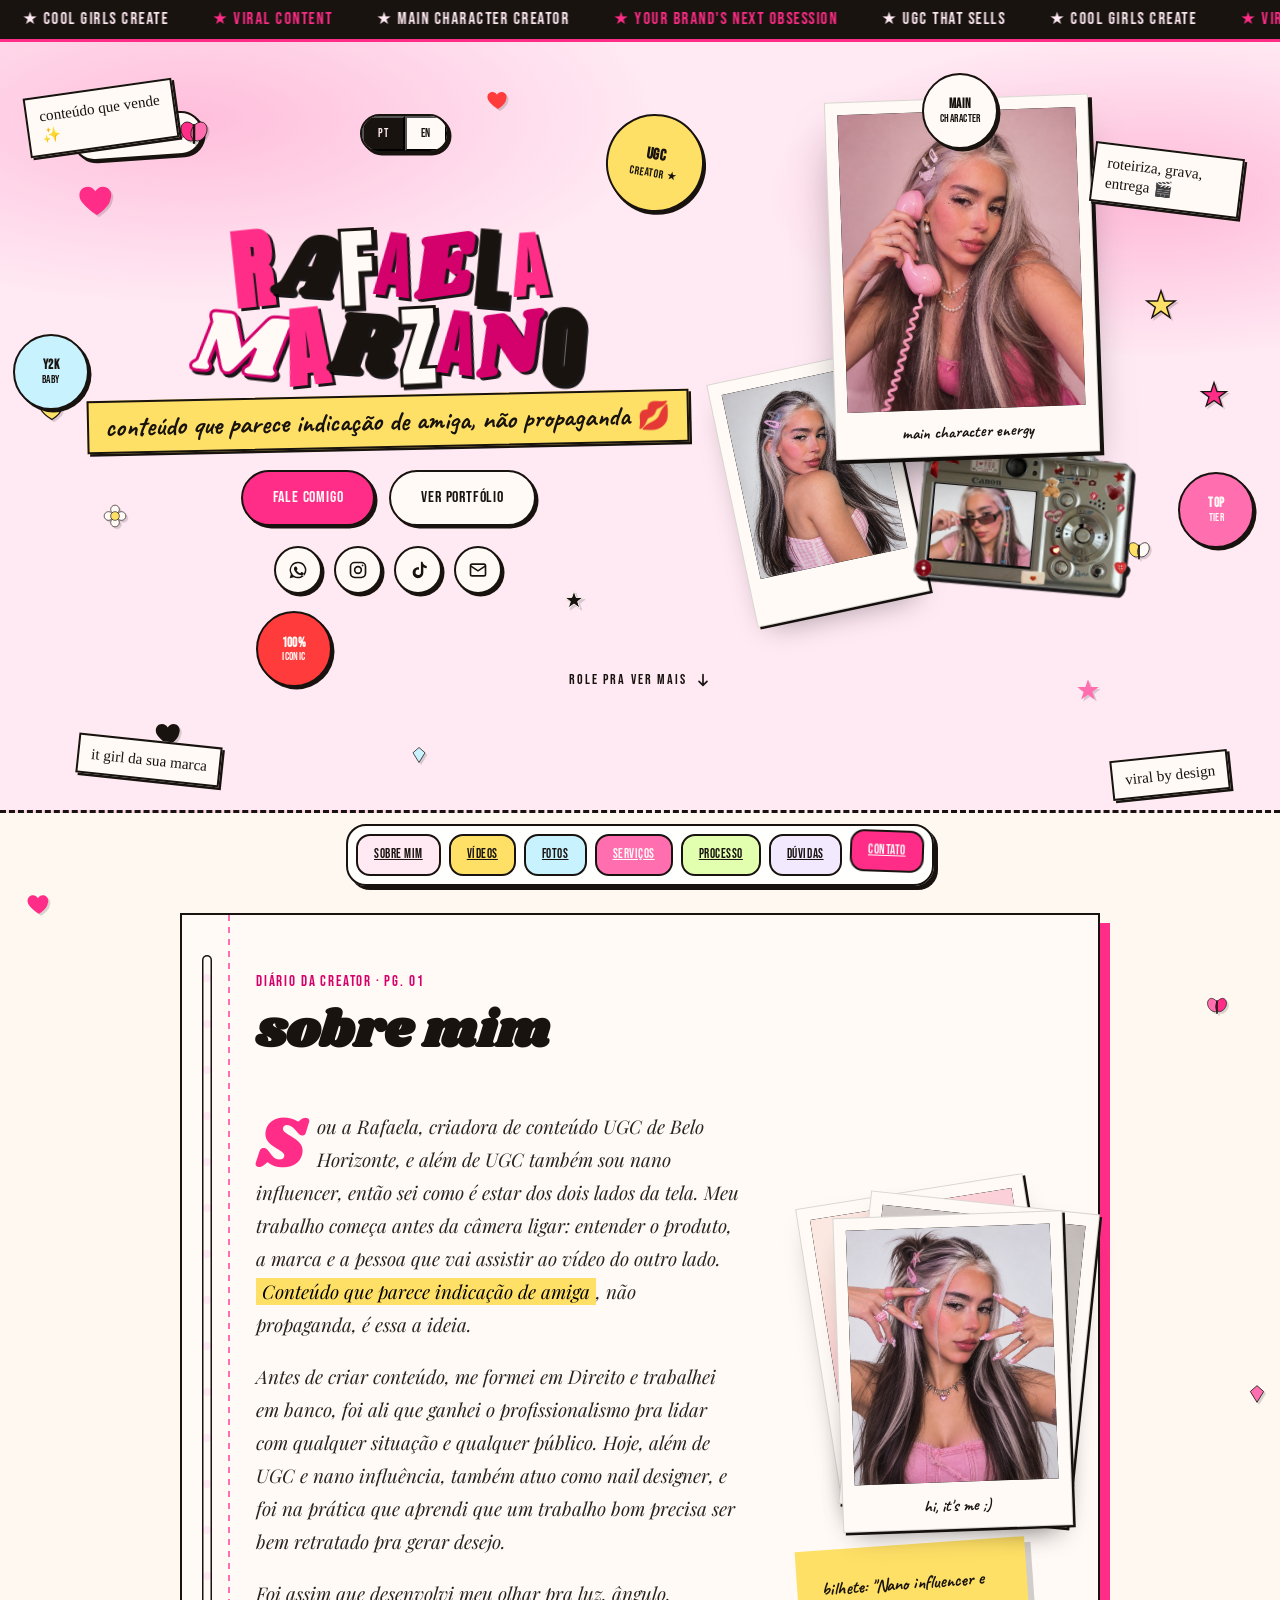
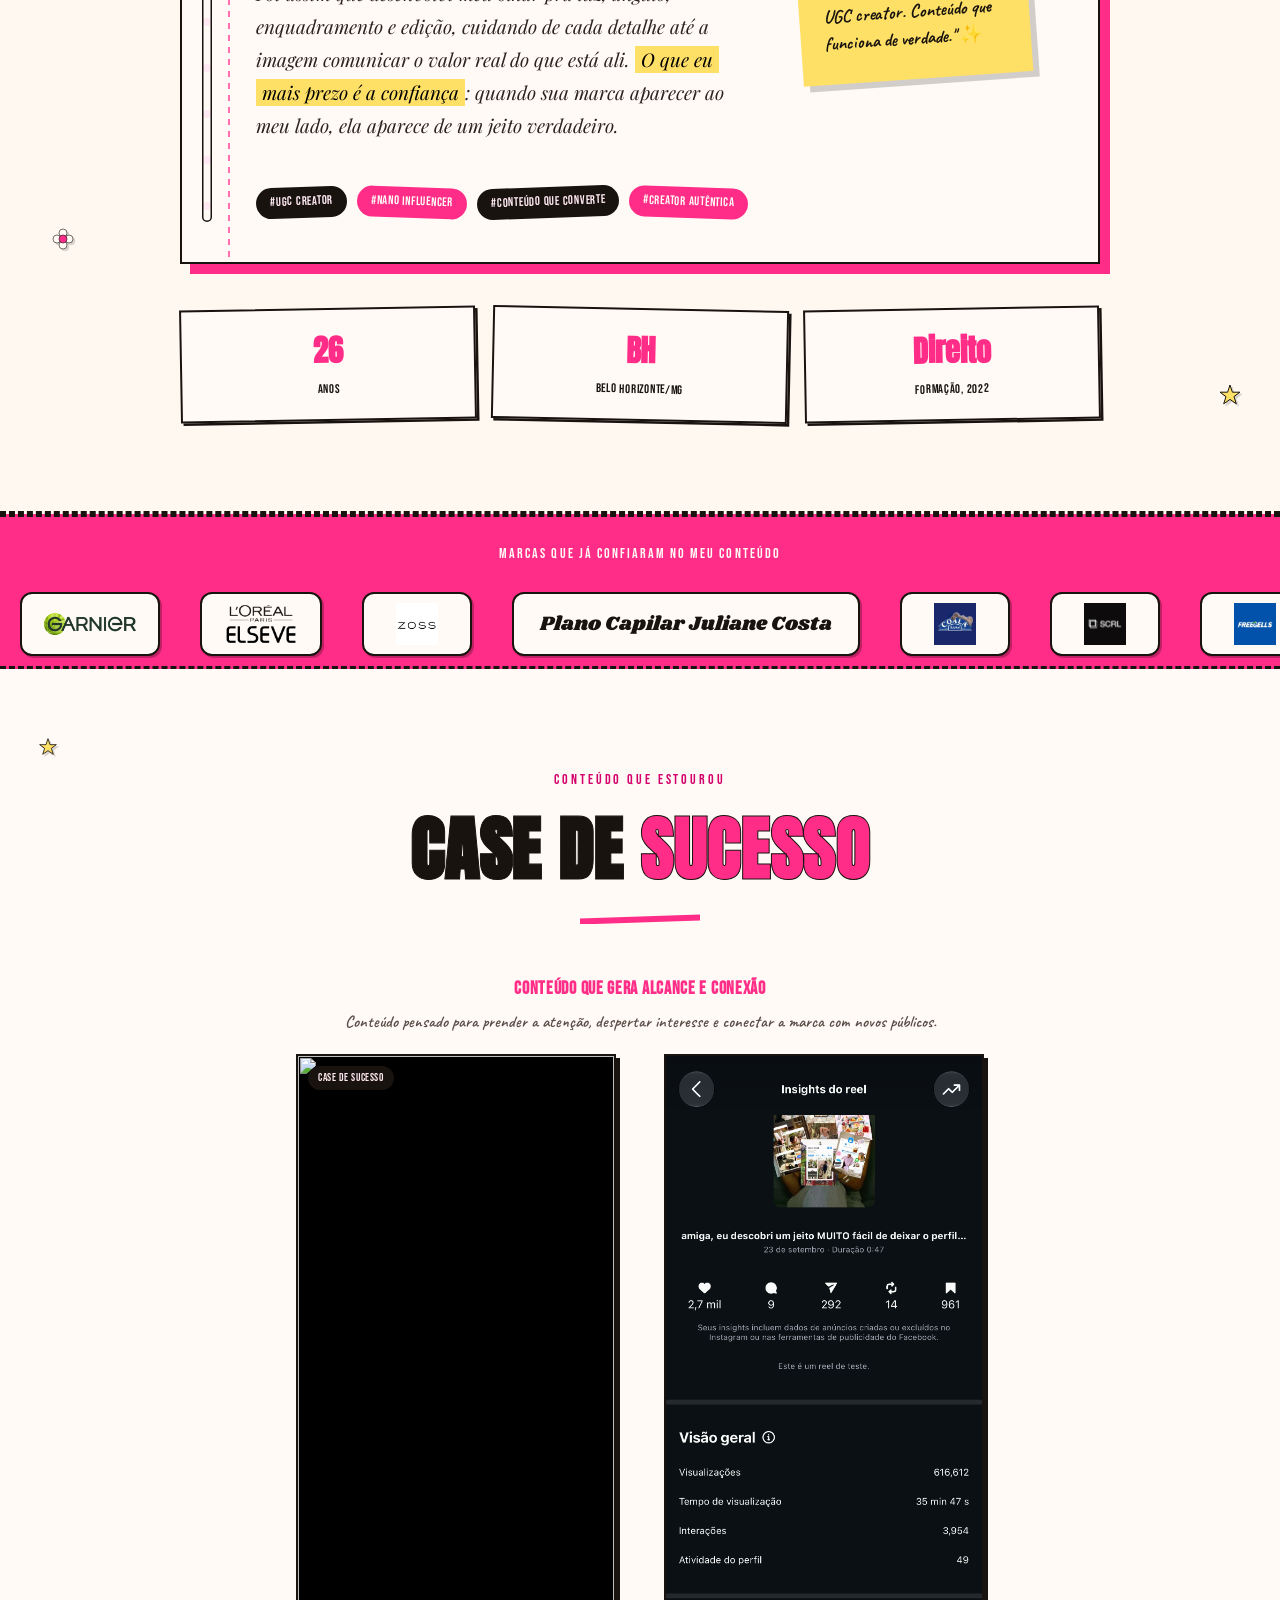
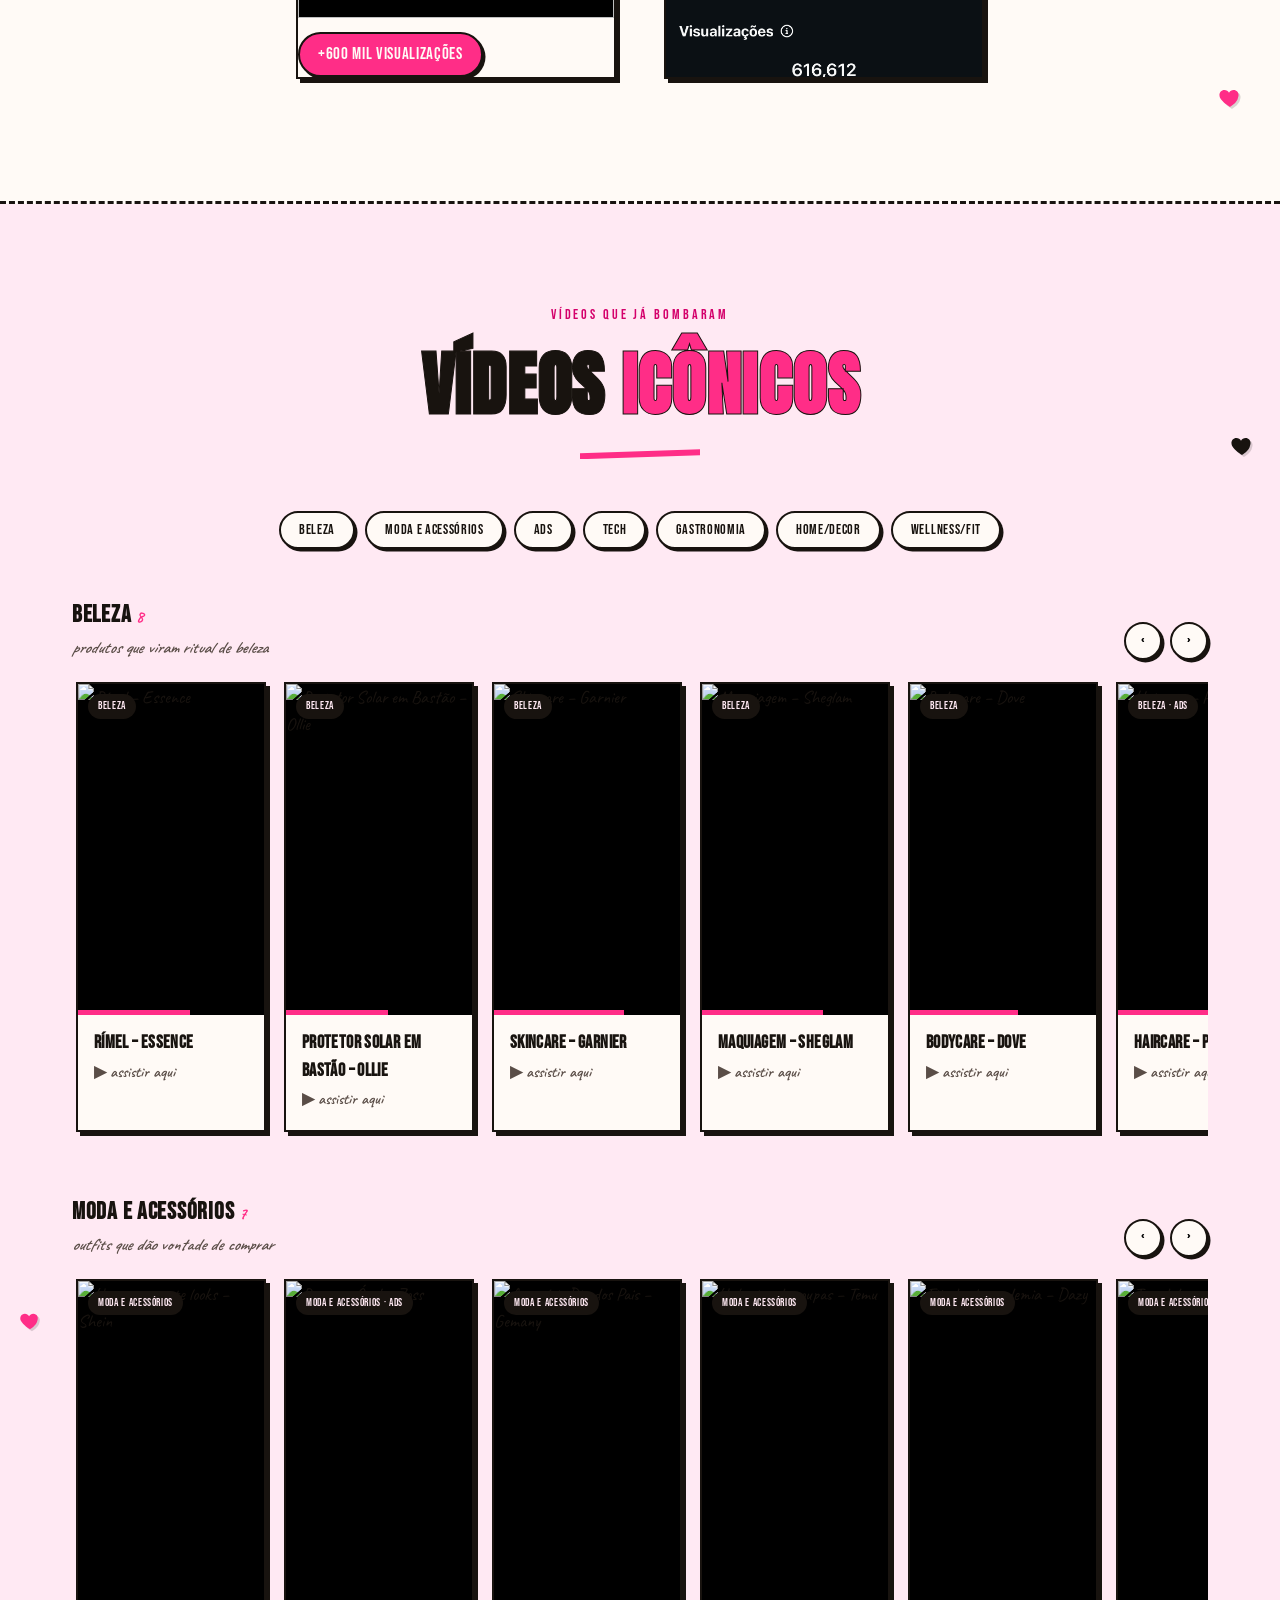
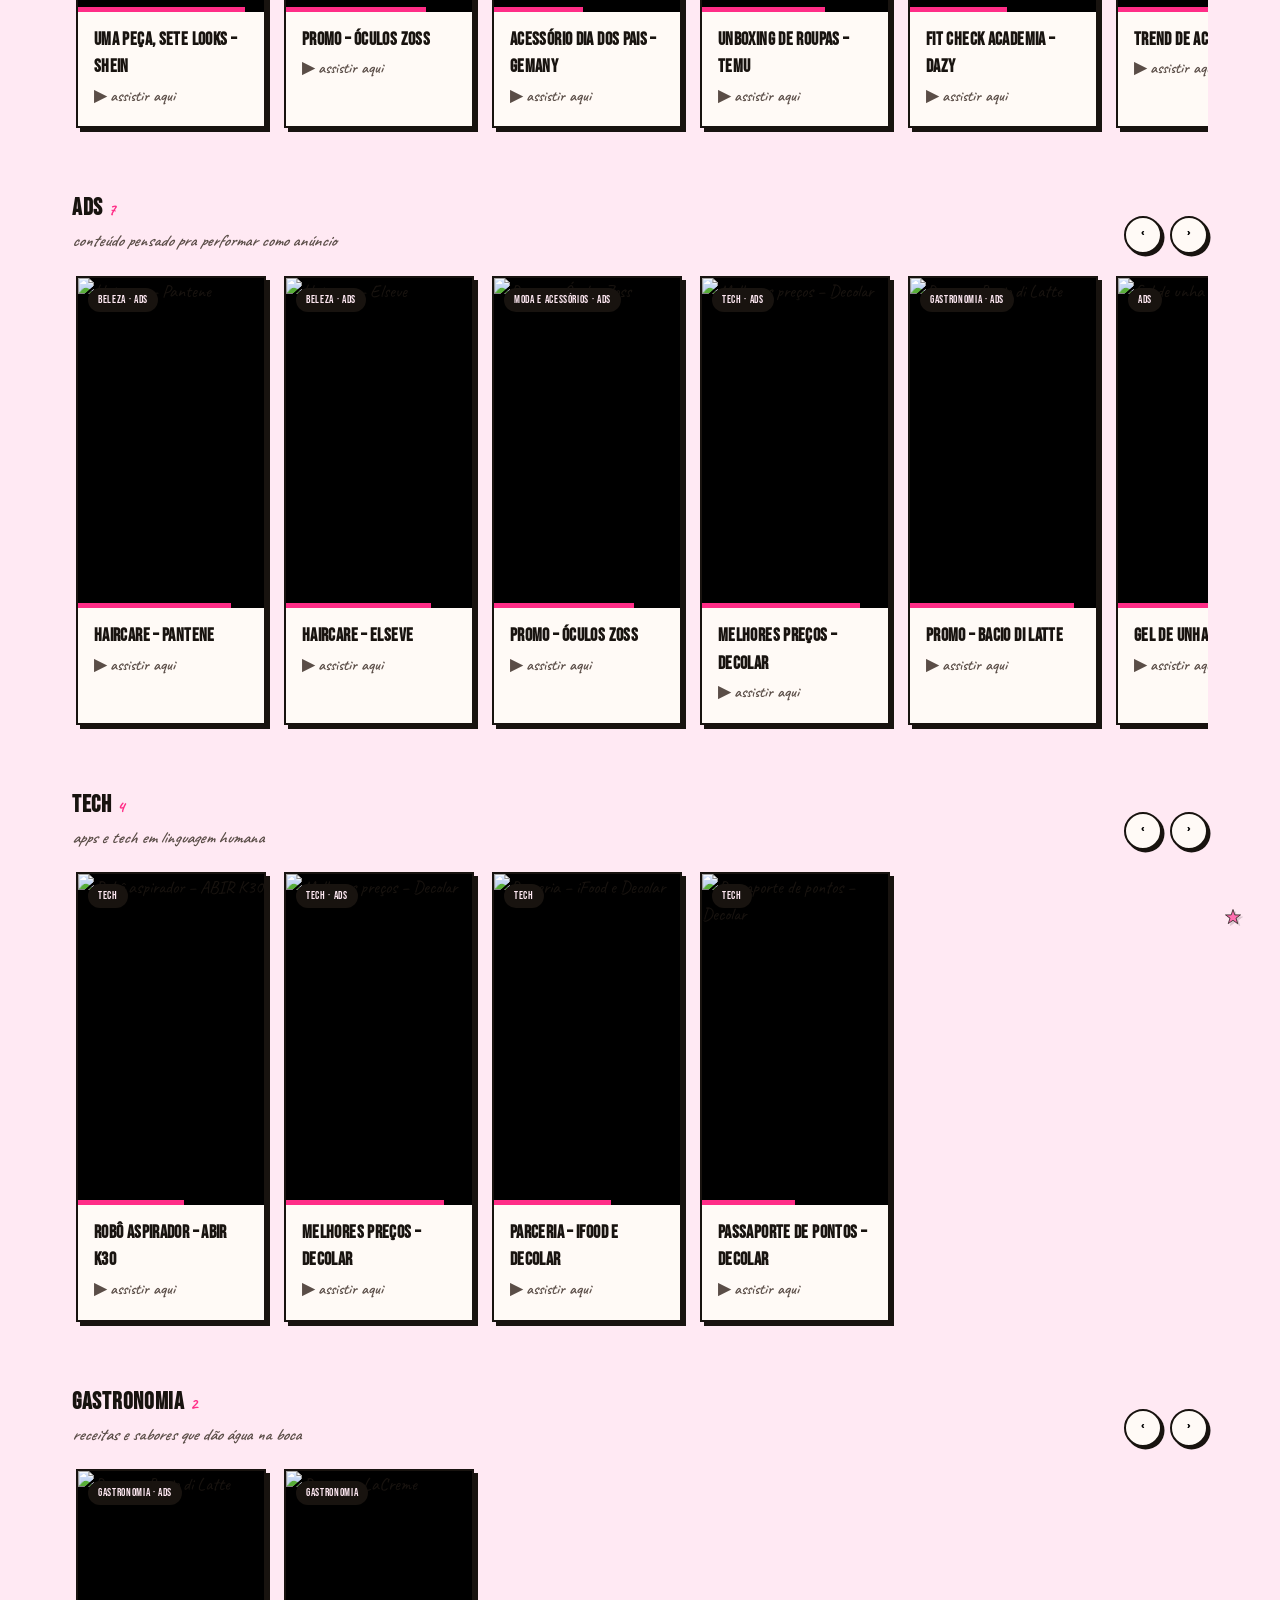
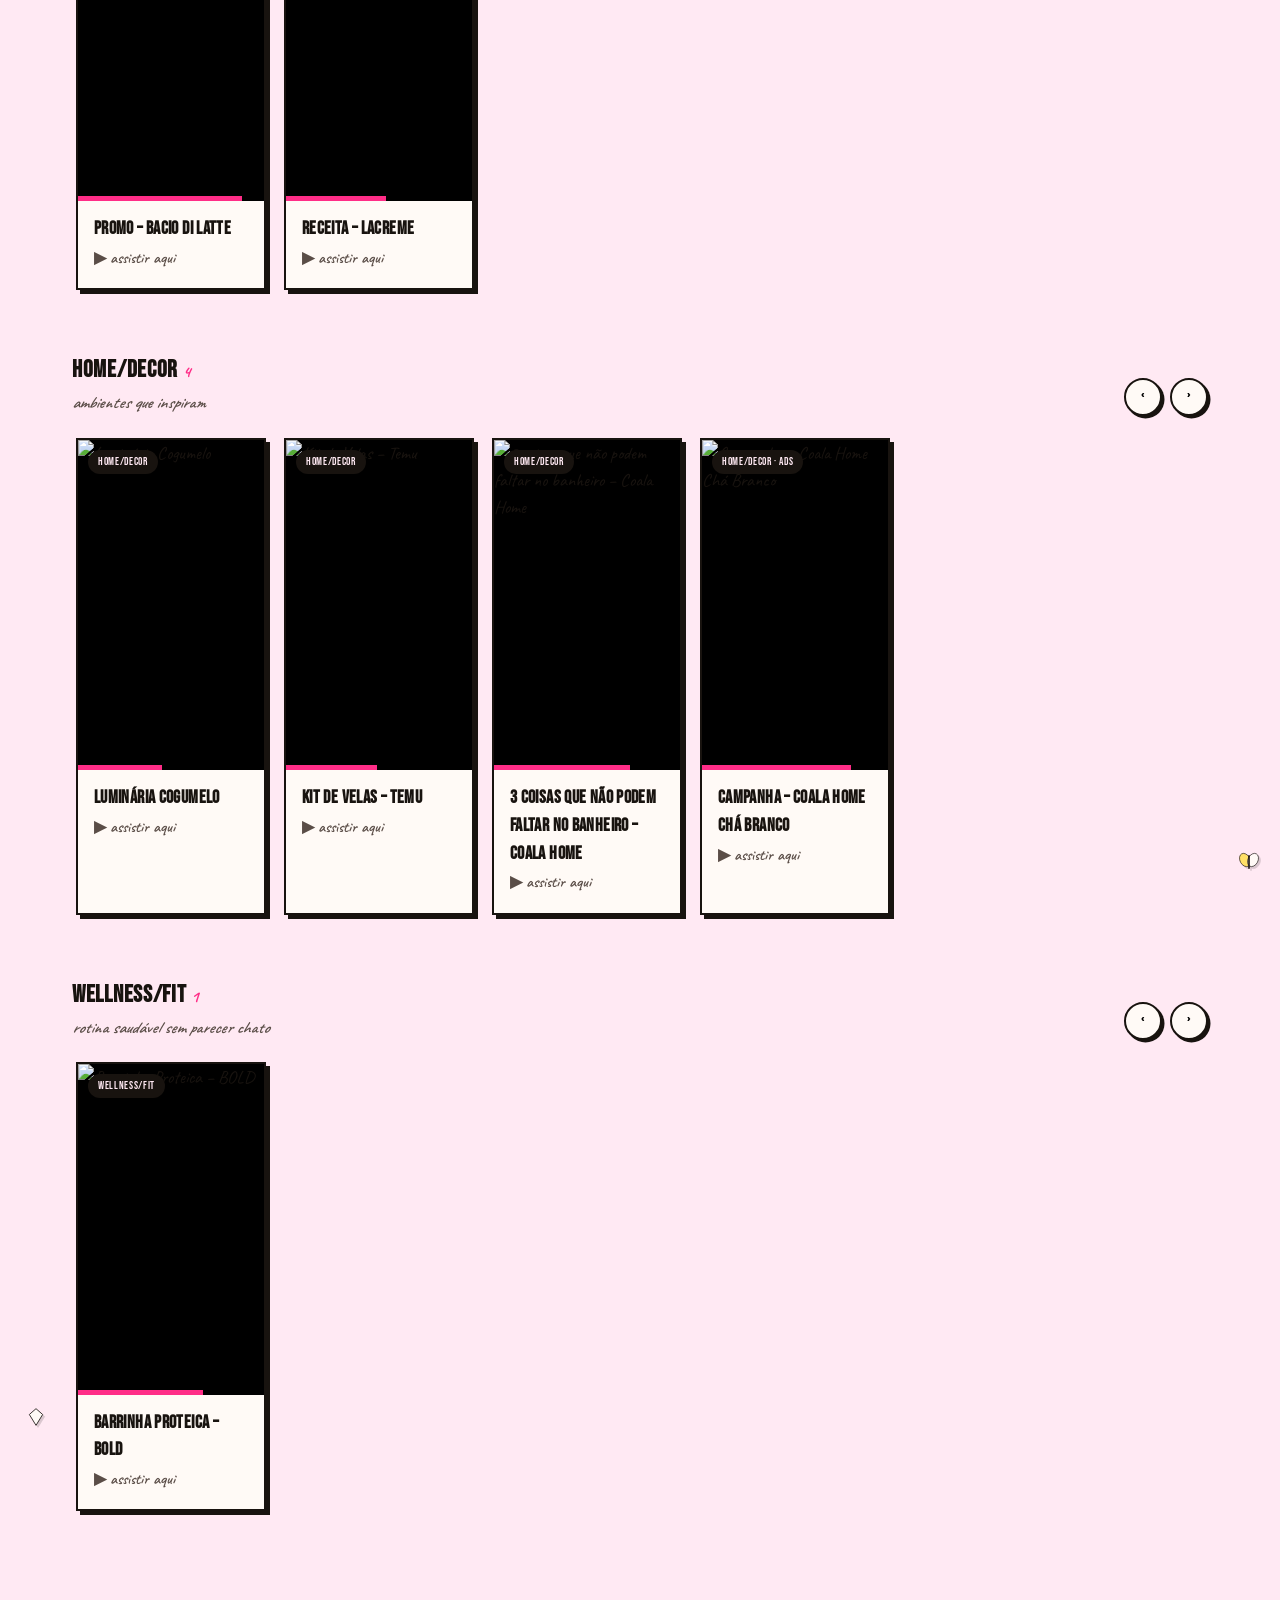
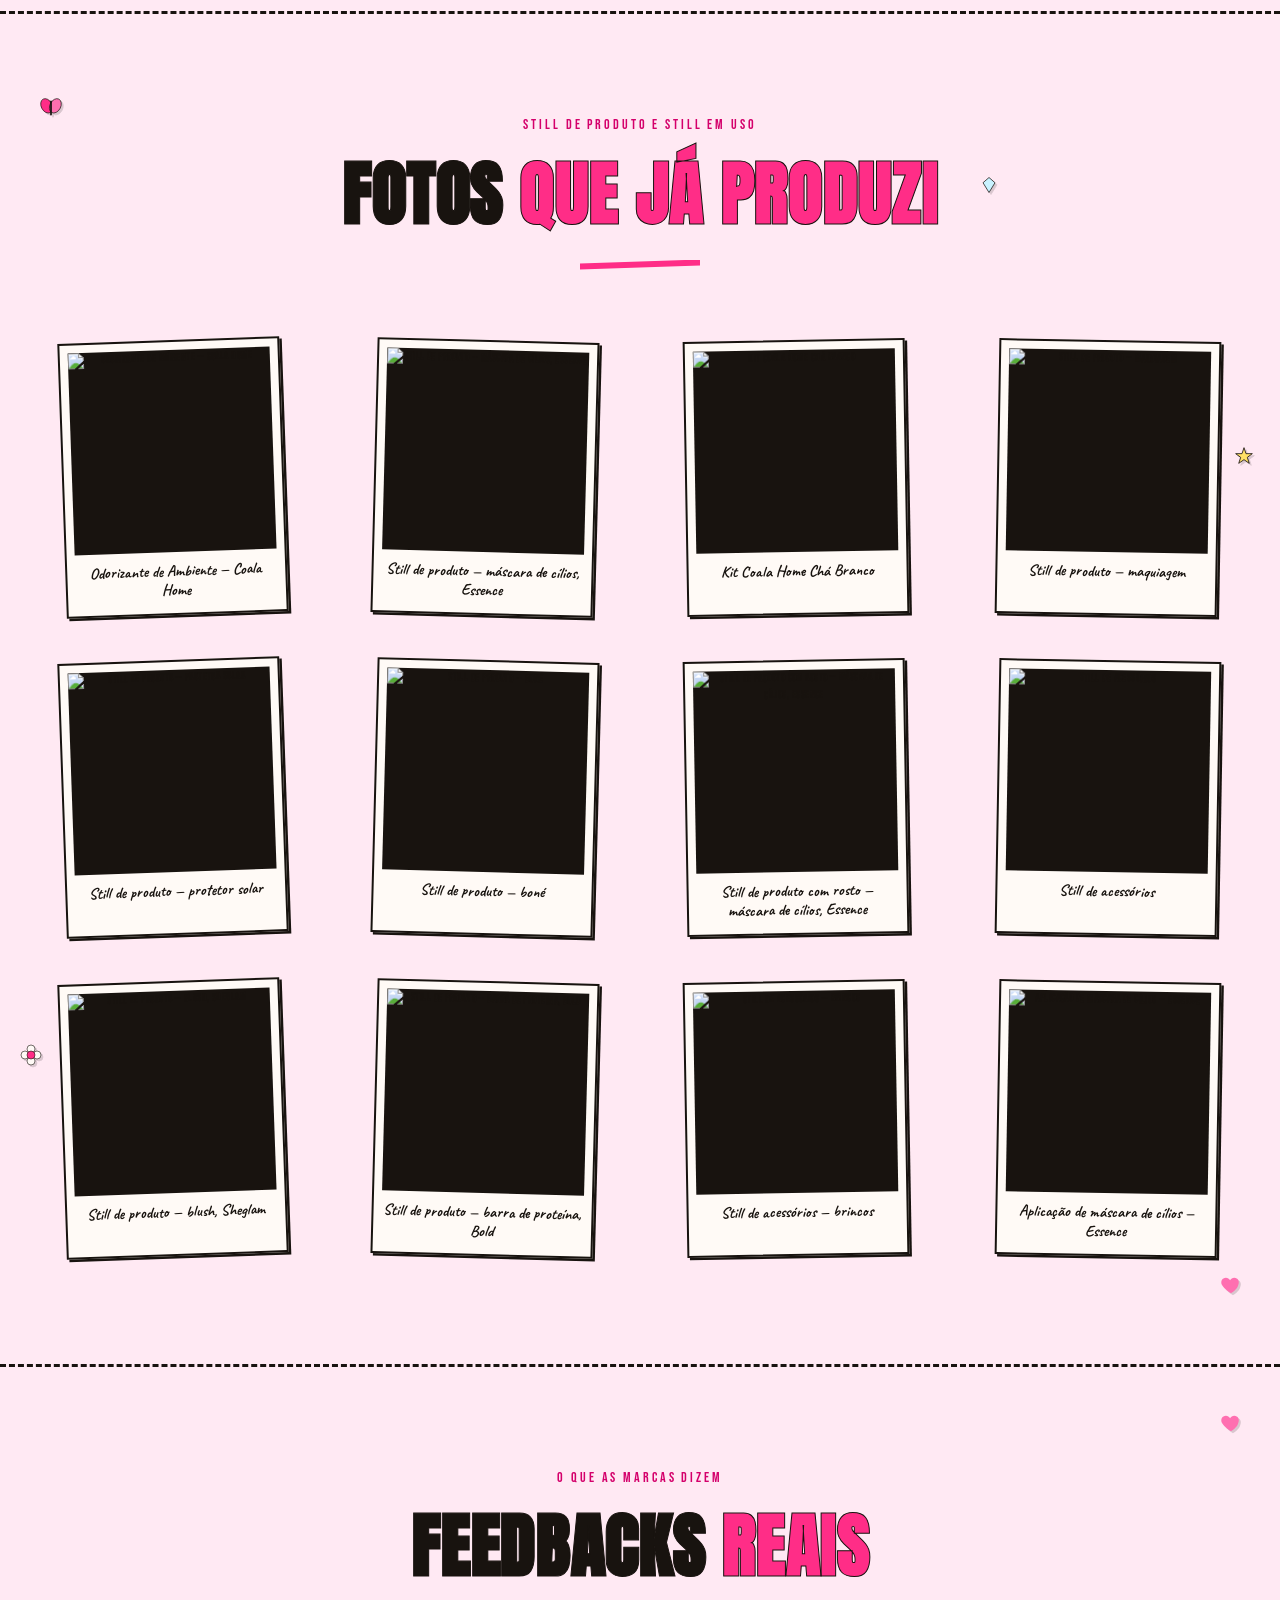
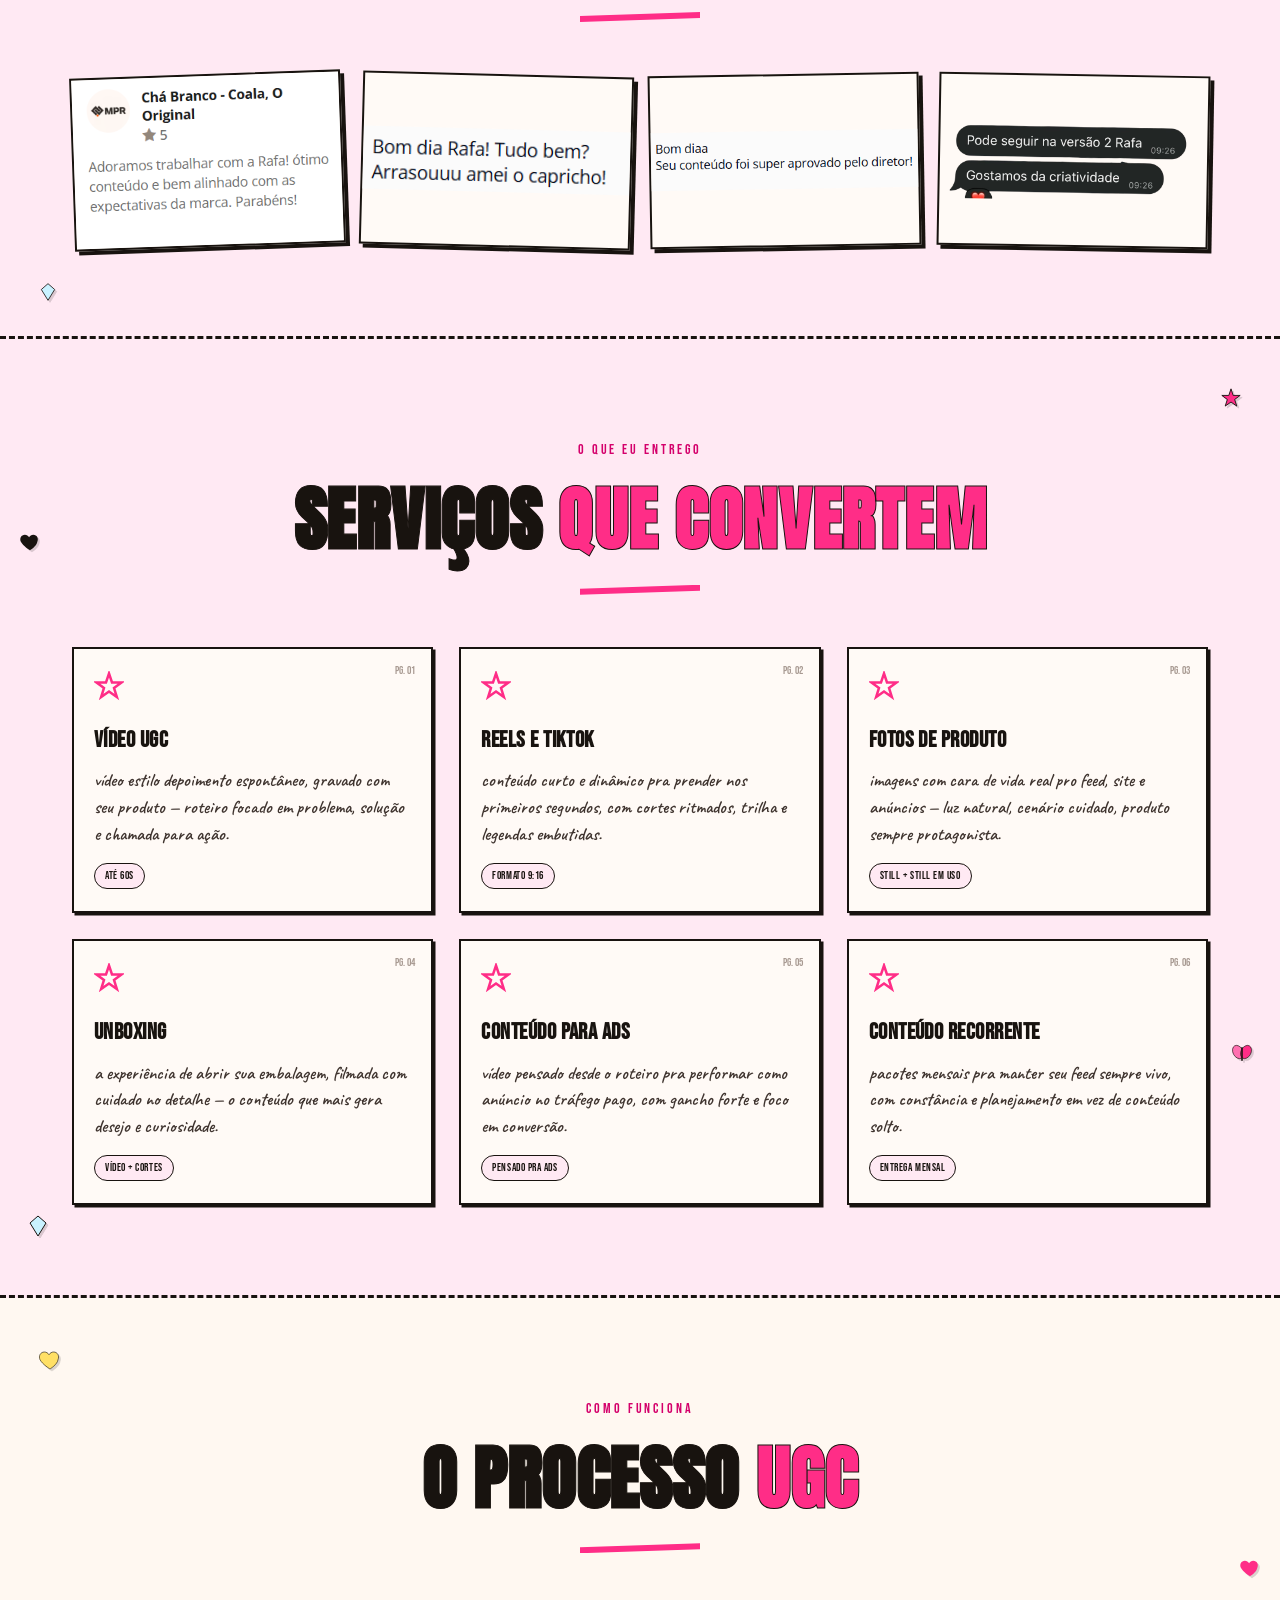
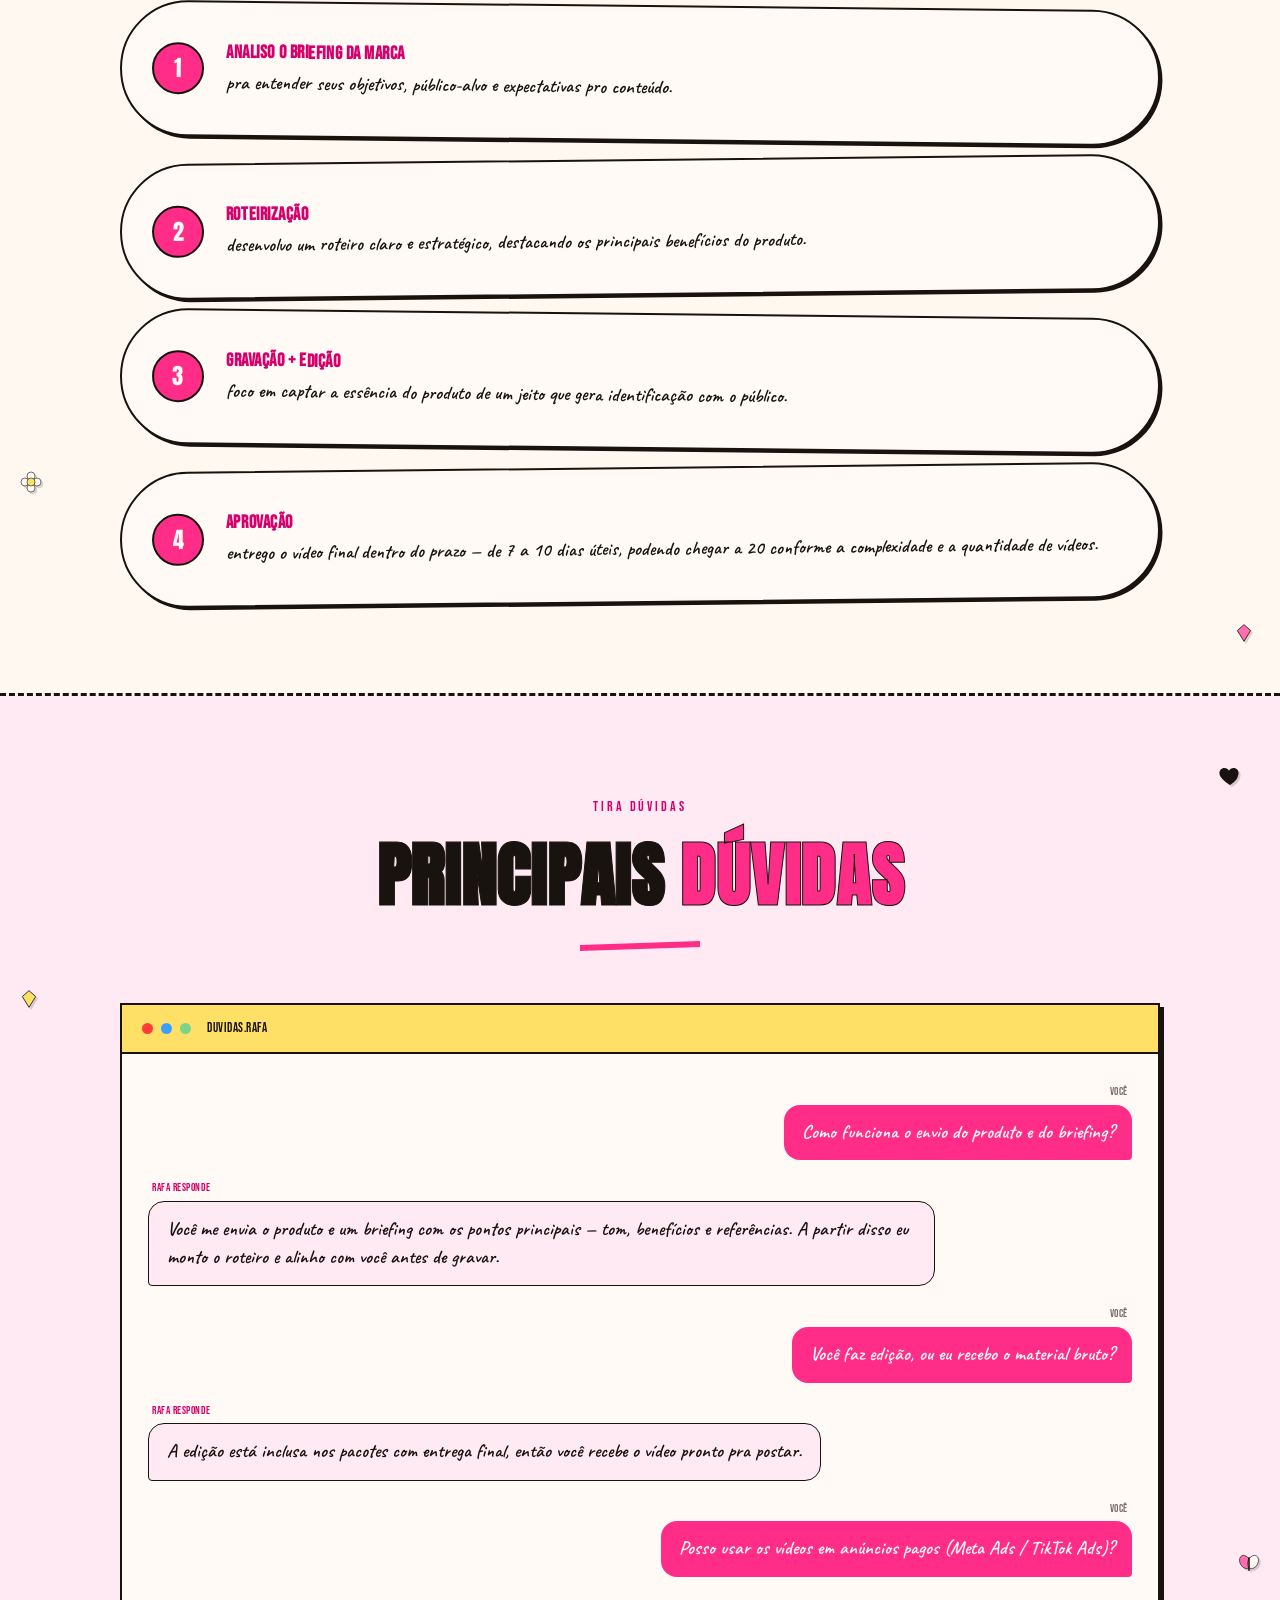
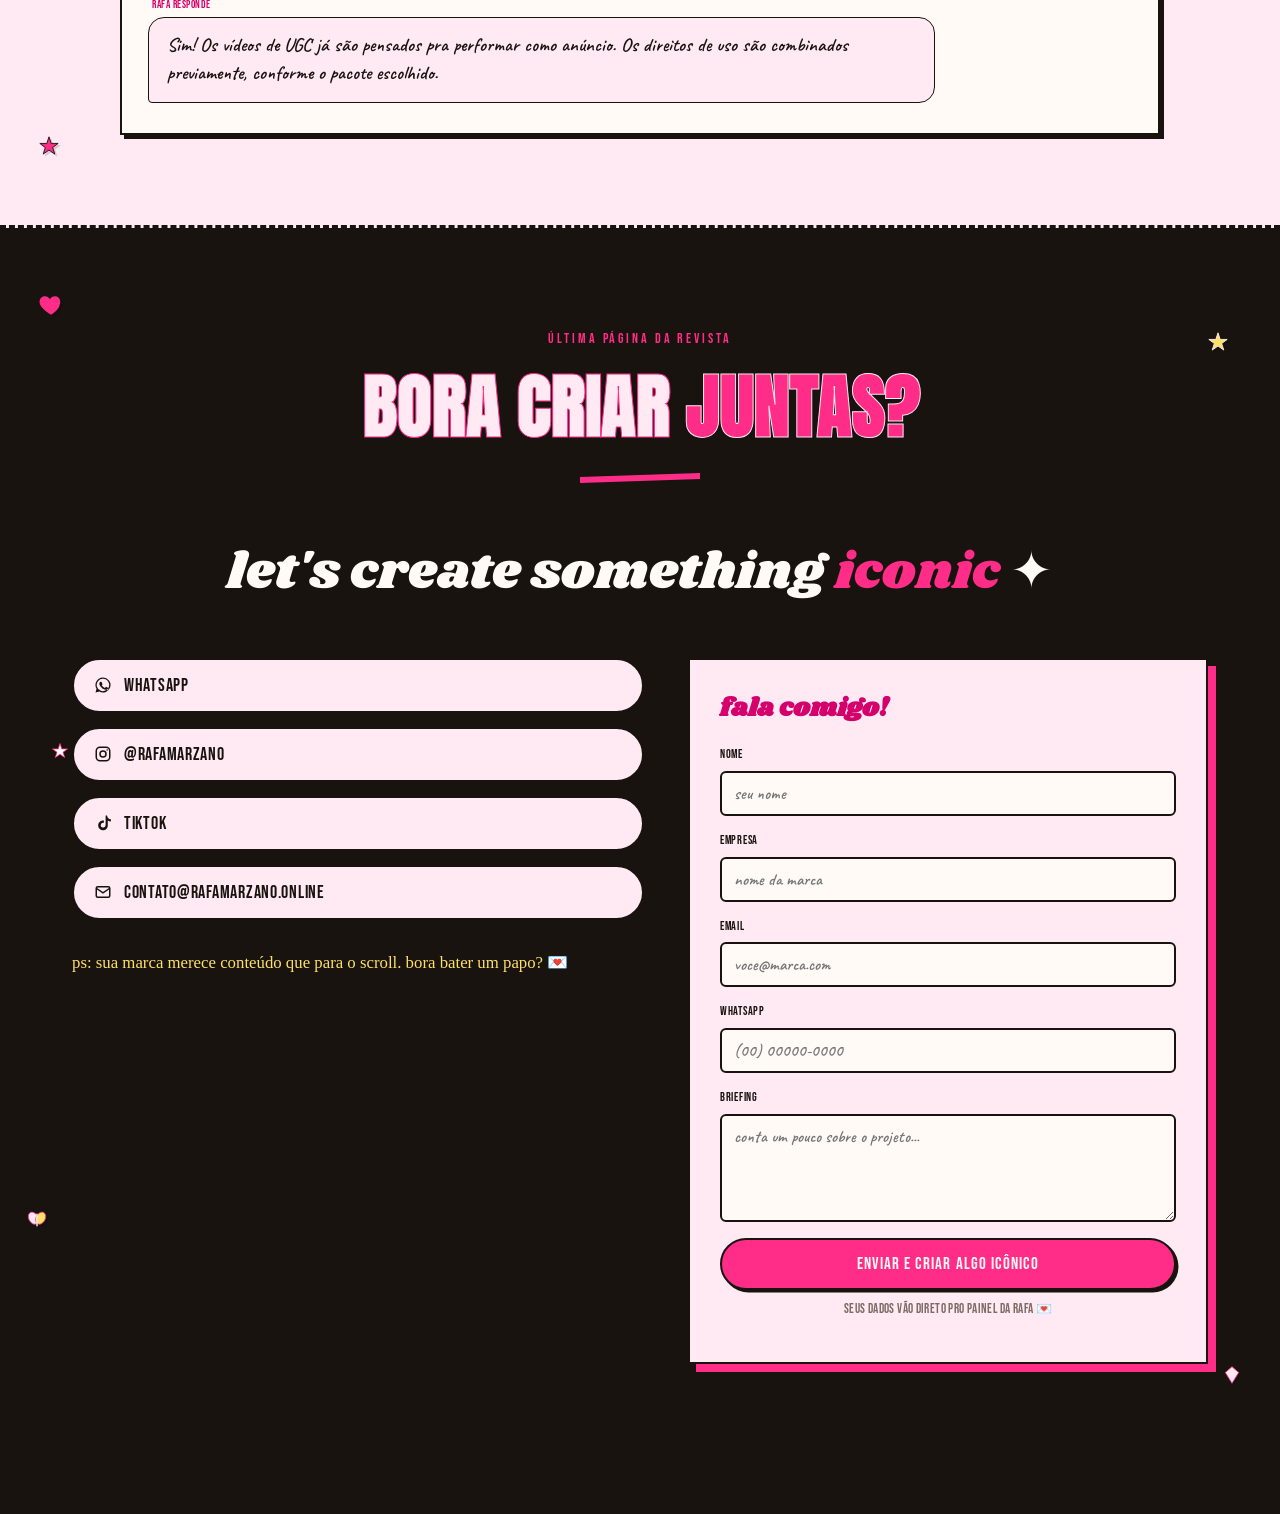
==== index.html @ 855f467f "Vídeos por categoria com subcategorias de beleza, case de sucesso, feedbacks e marcas - Vídeos: subc" ====
<!DOCTYPE html>
<html lang="pt-BR">
<head>
<meta charset="UTF-8">
<meta name="viewport" content="width=device-width, initial-scale=1.0, viewport-fit=cover">
<title>Rafaela Marzano · UGC Creator</title>
<meta name="description" content="Rafaela Marzano — UGC creator. Portfólio editorial pink com vídeos, fotos, serviços e contato.">
<meta name="theme-color" content="#ff2d87">

<!--
  ============================================================================
  PORTFÓLIO UGC — RAFAELA MARZANO
  ============================================================================
  HTML + CSS + JS, sem libs externas além do Google Fonts e do cliente
  Supabase (js/tracking.js), usado só pra registrar visitas, cliques de
  contato, vídeos assistidos e mensagens do formulário no painel
  administrativo existente (painel.html). Ver comentários perto do
  fechamento do <body>.

  COMO EDITAR O CONTEÚDO:
  - Quase todo o conteúdo de texto está direto no HTML abaixo, organizado por
    seções comentadas (TICKER, HERO, SOBRE MIM, TICKER DE MARCAS, VÍDEOS,
    FOTOS, PROCESSO, DÚVIDAS, SERVIÇOS, CONTATO).
  - Vídeos, fotos, marcas e serviços ficam em arrays JS (procure por "DADOS
    EDITÁVEIS" no <script> no final do arquivo).
  - Conteúdo (bio, categorias, títulos de vídeo, legendas de foto, serviços)
    foi migrado do site real rafamarzano.online — ajuste livremente.
  - FOTOS/VÍDEOS: todo lugar que hoje é um gradiente rosa com legenda tipo
    "creator hero 4:5" é placeholder visual. Para trocar por imagem real,
    procure o comentário "TROCAR POR IMAGEM REAL" mais próximo — normalmente
    é só substituir a div.ph por uma <img src="sua-foto.jpg" alt="..."> (ou
    <video> no caso da capa de vídeo) dentro do mesmo container, mantendo as
    classes para não perder o efeito de moldura/glossy/rotação.
  ============================================================================
-->

<link rel="preconnect" href="https://fonts.googleapis.com">
<link rel="preconnect" href="https://fonts.gstatic.com" crossorigin>
<link href="https://fonts.googleapis.com/css2?family=Anton&family=Bebas+Neue&family=Caveat:wght@400;600;700&family=Permanent+Marker&family=Playfair+Display:ital,wght@0,500;0,700;1,500;1,700&family=Shrikhand&display=swap" rel="stylesheet">

<style>
/* ==========================================================================
   TOKENS
   ========================================================================== */
:root{
  --pink-pale:   #ffe9f3;
  --pink-paper:  #fff3f9;
  --pink:        #ff6fb0;
  --pink-hot:    #ff2d87;
  --pink-deep:   #d4006b;
  --black:       #18130f;
  --white:       #fffaf6;
  --cream:       #fff8f1;
  --red:         #ff3b3b;
  --yellow:      #ffe066;
  --line:        rgba(24,19,15,.16);
  --shadow-hard: 4px 4px 0 var(--black);
  --shadow-hard-sm: 2.5px 2.5px 0 var(--black);
  --f-display: 'Anton', sans-serif;
  --f-alt:     'Shrikhand', cursive;
  --f-label:   'Bebas Neue', sans-serif;
  --f-hand:    'Permanent Marker', cursive;
  --f-script:  'Caveat', cursive;
  --f-serif:   'Playfair Display', serif;
}

*,*::before,*::after{ box-sizing:border-box; }
@media (prefers-reduced-motion: reduce){
  *,*::before,*::after{ animation-duration:.001ms !important; transition-duration:.001ms !important; scroll-behavior:auto !important; }
}

html{ scroll-behavior:smooth; }

body{
  margin:0;
  background:var(--pink-paper);
  color:var(--black);
  font-family:var(--f-script);
  font-size:18px;
  line-height:1.5;
  -webkit-font-smoothing:antialiased;
  overflow-x:hidden;
  /* textura de grão/papel sutil */
  background-image:
    radial-gradient(circle at 1px 1px, rgba(24,19,15,.05) 1px, transparent 0);
  background-size:14px 14px;
}

a{ color:inherit; }
img{ max-width:100%; display:block; }
button{ font-family:inherit; cursor:pointer; }
.wrap{ max-width:1180px; margin:0 auto; padding:0 22px; }
section{ position:relative; padding:100px 0 90px; }

::selection{ background:var(--pink-hot); color:var(--white); }

/* placeholder de foto/vídeo — degradê rosa + legenda */
.ph{
  position:relative;
  display:flex; align-items:center; justify-content:center; text-align:center;
  background:linear-gradient(135deg,#ffd1e8 0%, #ff9ecb 45%, #ff5fa2 100%);
  color:var(--black);
  font-family:var(--f-label);
  letter-spacing:.04em;
  padding:14px;
  overflow:hidden;
}
.ph::after{ /* brilho glossy diagonal */
  content:"";
  position:absolute; inset:0;
  background:linear-gradient(115deg, rgba(255,255,255,.55) 0%, rgba(255,255,255,0) 28%, rgba(255,255,255,0) 60%, rgba(255,255,255,.35) 78%, rgba(255,255,255,0) 100%);
  mix-blend-mode:screen;
  transform:translateX(-30%);
  transition:transform .6s ease;
  pointer-events:none;
}
.ph:hover::after{ transform:translateX(10%); }

/* .ph-real: mesma moldura do placeholder, mas com foto de verdade dentro (sem o brilho glossy) */
.ph.ph-real{ padding:0; background:var(--black); }
.ph.ph-real::after{ content:none; }
.ph.ph-real img{ position:absolute; inset:0; width:100%; height:100%; object-fit:cover; }
.ph span{ font-size:.8rem; opacity:.75; }

/* doodle svg base */
.doodle{ position:absolute; pointer-events:none; filter:drop-shadow(2px 2px 0 rgba(0,0,0,.15)); }
.float-a{ animation:floatA 6s ease-in-out infinite; }
.float-b{ animation:floatB 7s ease-in-out infinite; }
.spin-slow{ animation:spinSlow 14s linear infinite; }
@keyframes floatA{ 0%,100%{ transform:translateY(0) rotate(var(--r,0deg)); } 50%{ transform:translateY(-14px) rotate(var(--r,0deg)); } }
@keyframes floatB{ 0%,100%{ transform:translateY(0) rotate(-6deg); } 50%{ transform:translateY(10px) rotate(6deg); } }
@keyframes spinSlow{ from{ transform:rotate(0deg); } to{ transform:rotate(360deg); } }

/* doodles interativos (hero) — clicáveis, reagem no hover e no clique */
.doodle-interactive{ pointer-events:auto; cursor:pointer; }
.doodle-interactive:hover{ transform:scale(1.35) rotate(14deg) !important; }
.doodle-interactive.pop{ animation:doodlePop .5s ease !important; }
@keyframes doodlePop{ 0%{ transform:scale(1); } 45%{ transform:scale(1.7) rotate(20deg); } 100%{ transform:scale(1); } }

/* fita adesiva */
.tape{
  position:absolute;
  width:90px; height:28px;
  background:repeating-linear-gradient(45deg, rgba(255,255,255,.55) 0 6px, rgba(255,224,102,.55) 6px 12px);
  background-color:rgba(255,240,180,.55);
  border:1px solid rgba(0,0,0,.08);
  box-shadow:0 2px 6px rgba(0,0,0,.15);
  opacity:.9;
}

/* sticker redondo com borda preta + sombra dura */
.sticker{
  display:inline-flex; align-items:center; justify-content:center;
  border-radius:999px; border:2.5px solid var(--black);
  box-shadow:var(--shadow-hard-sm);
  font-family:var(--f-label);
  letter-spacing:.04em;
  background:var(--yellow);
}

/* reveal ao rolar */
.reveal{ opacity:0; transform:translateY(28px); transition:opacity .7s ease, transform .7s ease; }
.reveal.in{ opacity:1; transform:translateY(0); }
.reveal.rot{ transform:translateY(28px) rotate(var(--rot,0deg)); }
.reveal.rot.in{ transform:translateY(0) rotate(var(--rot,0deg)); }

/* ==========================================================================
   TICKER
   ========================================================================== */
.ticker{
  position:sticky; top:0; z-index:60;
  background:var(--black); color:var(--pink-pale);
  overflow:hidden; white-space:nowrap;
  border-bottom:3px solid var(--pink-hot);
  height:42px; display:flex; align-items:center;
}
.ticker-track{
  display:inline-flex; align-items:center;
  animation:tickerScroll 26s linear infinite;
  will-change:transform;
}
.ticker:hover .ticker-track{ animation-play-state:paused; }
.ticker-track span{
  font-family:var(--f-label); font-size:1.05rem; letter-spacing:.09em;
  text-transform:uppercase; padding:0 22px; display:inline-flex; align-items:center; gap:10px;
}
.ticker-track span.pink{ color:var(--pink-hot); }
@keyframes tickerScroll{ from{ transform:translateX(0); } to{ transform:translateX(-50%); } }

/* ==========================================================================
   HERO
   ========================================================================== */
.hero{
  padding:56px 0 120px;
  position:relative;
  background:
    radial-gradient(ellipse 60% 40% at 15% 10%, rgba(255,111,176,.35), transparent 60%),
    radial-gradient(ellipse 50% 35% at 90% 20%, rgba(255,45,135,.25), transparent 60%),
    var(--pink-pale);
  border-bottom:3px dashed var(--black);
  overflow:hidden;
}
.hero-grid{
  display:grid; grid-template-columns:1.15fr .85fr; gap:36px; align-items:center;
}
@media (max-width:900px){ .hero-grid{ grid-template-columns:1fr; } }
.hero-col-photo{ display:flex; justify-content:center; }

.hero-top{
  display:flex; justify-content:space-between; align-items:flex-start;
  gap:20px; margin-bottom:20px;
}
.hero-handle{
  font-family:var(--f-hand); color:var(--pink-deep);
  background:var(--white); border:2.5px solid var(--black);
  padding:8px 16px; border-radius:999px; box-shadow:var(--shadow-hard-sm);
  transform:rotate(-4deg); font-size:1rem;
}
.hero-badge{
  width:98px; height:98px; text-align:center; font-size:.72rem; line-height:1.15;
  transform:rotate(9deg); flex-direction:column; gap:2px;
}

.lang-toggle{
  display:flex; border:2.5px solid var(--black); border-radius:999px; overflow:hidden;
  box-shadow:var(--shadow-hard-sm); background:var(--white); flex-shrink:0;
}
.lang-btn{
  font-family:var(--f-label); font-size:.78rem; letter-spacing:.05em;
  padding:8px 14px; background:transparent; color:var(--black);
  transition:background .2s ease, color .2s ease;
}
.lang-btn.active{ background:var(--black); color:var(--pink-pale); }
.hero-badge b{ font-size:1rem; display:block; }

/* mini-stickers y2k espalhados pelo hero pra preencher o espaço */
.hero-mini-badge{
  position:absolute; z-index:7; width:76px; height:76px; text-align:center; font-size:.66rem;
  line-height:1.15; flex-direction:column; gap:1px;
}
.hero-mini-badge b{ font-size:.8rem; display:block; }
.mb1{ top:38%; left:1%; }
.mb2{ top:56%; right:2%; }
.mb3{ top:4%; right:22%; }
.mb4{ bottom:16%; left:20%; }
@media (max-width:820px){ .hero-mini-badge{ display:none; } }

.hero-name{
  text-align:center; margin:10px 0 6px; position:relative; z-index:2;
}
.hero-name .row{ display:flex; justify-content:center; flex-wrap:wrap; gap:.02em; }
.lt{
  display:inline-block;
  font-size:clamp(2.2rem, 7.2vw, 5.4rem);
  line-height:.9;
  filter:drop-shadow(3px 3px 0 rgba(0,0,0,.9));
  padding:0 .015em;
}
@media (max-width:900px){ .lt{ font-size:clamp(2.6rem, 12vw, 8rem); } }
.lt-1{ font-family:var(--f-display); color:var(--pink-hot); transform:rotate(-6deg); }
.lt-2{ font-family:var(--f-alt); color:var(--black); transform:rotate(4deg); }
.lt-3{ font-family:var(--f-display); color:var(--white); -webkit-text-stroke:3px var(--black); transform:rotate(-3deg); }
.lt-4{ font-family:var(--f-label); color:var(--pink-deep); transform:rotate(7deg); }
.lt-5{ font-family:var(--f-alt); color:var(--pink-deep); transform:rotate(-8deg); }
.lt-6{ font-family:var(--f-display); color:var(--black); transform:rotate(5deg); }
.lt-7{ font-family:var(--f-label); color:var(--pink-hot); transform:rotate(-4deg); }
.lt-8{ font-family:var(--f-alt); color:var(--white); -webkit-text-stroke:3px var(--pink-deep); transform:rotate(6deg); }

.hero-sub{
  text-align:center; font-family:var(--f-script); font-weight:700;
  font-size:clamp(1.2rem, 3vw, 1.7rem); color:var(--black); max-width:620px;
  margin:8px auto 0; background:var(--yellow); display:table; padding:4px 16px;
  transform:rotate(-1.2deg); box-shadow:var(--shadow-hard-sm); border:2px solid var(--black);
}

.hero-actions{
  display:flex; justify-content:center; flex-wrap:wrap; gap:14px; margin-top:22px;
}
.hero-btn{
  font-family:var(--f-label); font-size:1rem; letter-spacing:.05em; text-transform:uppercase;
  padding:14px 30px; border-radius:999px; border:2.5px solid var(--black);
  box-shadow:var(--shadow-hard-sm); transition:transform .2s ease, background .2s ease, color .2s ease;
  text-decoration:none;
}
.hero-btn.primary{ background:var(--pink-hot); color:var(--white); }
.hero-btn.outline{ background:var(--white); color:var(--black); }
.hero-btn:hover{ transform:translateY(-3px) rotate(-1.5deg); }

.hero-social{
  display:flex; justify-content:center; flex-wrap:wrap; gap:12px; margin-top:20px;
}
.hero-icon{
  width:48px; height:48px; border-radius:50%; display:flex; align-items:center; justify-content:center;
  background:var(--white); border:2.5px solid var(--black); box-shadow:var(--shadow-hard-sm);
  color:var(--black); transition:transform .2s ease, background .2s ease, color .2s ease;
}
.hero-icon svg{ width:20px; height:20px; }
.hero-icon:hover{ background:var(--pink-hot); color:var(--white); transform:translateY(-3px) rotate(-6deg); }

.scrap-row{
  display:flex; justify-content:center; align-items:flex-end; gap:26px;
  flex-wrap:wrap; margin-top:48px; position:relative;
}
.scrap-row.single{ margin-top:0; }
@media (max-width:900px){ .scrap-row.single{ margin-top:36px; } }
.polaroid{
  background:var(--white); padding:12px 12px 46px; border:1.5px solid rgba(0,0,0,.15);
  box-shadow:0 14px 30px -14px rgba(0,0,0,.4), var(--shadow-hard-sm);
  width:190px; position:relative; transition:transform .35s ease, box-shadow .35s ease;
}
.polaroid:hover{ transform:translateY(-8px) rotate(0deg) scale(1.03); z-index:5; }
.polaroid .ph{ width:100%; aspect-ratio:4/5; font-size:.72rem; }
.polaroid figcaption{
  position:absolute; bottom:10px; left:0; right:0; text-align:center;
  font-family:var(--f-script); font-weight:700; font-size:1.05rem; color:var(--black);
}
.p1{ transform:rotate(-9deg); }
.p2{ transform:rotate(5deg); margin-bottom:26px; }
.p3{ transform:rotate(-3deg); }
.p4{ transform:rotate(10deg); align-self:flex-start; margin-top:10px; }
.polaroid.cover-photo{ width:min(420px,86vw); padding:16px 16px 56px; transform:rotate(-2.5deg); box-shadow:0 24px 50px -18px rgba(0,0,0,.45), 5px 5px 0 var(--black); }
.polaroid.cover-photo .ph{ aspect-ratio:4/5; font-size:1rem; }
.polaroid.cover-photo figcaption{ font-size:1.2rem; bottom:16px; }

.hero-note{
  position:absolute; z-index:7; font-family:var(--f-hand); color:var(--black);
  font-size:.95rem; background:var(--white); border:2px solid var(--black);
  padding:8px 12px; box-shadow:var(--shadow-hard-sm); max-width:150px; line-height:1.3;
}
.n1{ top:6%; left:2%; transform:rotate(-8deg); }
.n2{ top:14%; right:3%; transform:rotate(7deg); }
.n3{ bottom:4%; left:6%; transform:rotate(6deg); }
.n4{ bottom:2%; right:4%; transform:rotate(-6deg); }
@media (max-width:820px){ .hero-note{ display:none; } }

/* colagem de 3 fotos no hero, bem coladas pra ler como uma composição só:
   foto 1 (principal, com a frase) tem o maior z-index e nunca é tampada;
   foto 2 (câmera) e foto 3 (polaroid pequena) se encaixam por baixo/atrás dela,
   podem se cruzar entre si e espiar por baixo da principal, sem cobri-la */
.hero-photo-cluster{
  position:relative;
  width:clamp(240px, 32vw, 400px);
  aspect-ratio:1/1.28;
  margin:0 auto;
}
.hero-photo-cluster .polaroid{ position:absolute; margin:0; transition:transform .3s ease, box-shadow .3s ease; }
.hero-photo-cluster .polaroid .ph{ aspect-ratio:4/5; font-size:.8rem; }

/* foto 1 (principal, com a frase) — maior z-index de todos, nada fica por cima dela */
.hp1{
  width:66%; top:0; left:14%; z-index:5; transform:rotate(-2deg);
  box-shadow:0 26px 46px -16px rgba(0,0,0,.5), var(--shadow-hard);
}
.hp1:hover{ transform:rotate(-2deg) translateY(-6px) scale(1.03); }

/* foto 3 — pequena, encaixada por baixo da principal (só a pontinha espia) */
.hp2{ width:44%; top:52%; left:-11%; z-index:1; transform:rotate(-12deg); }
.hp2:hover{ transform:rotate(-12deg) translateY(-6px) scale(1.05); z-index:4; }

/* foto 2 — moldura real de câmera digital (imagens/moldura-camera/dd.png) com a foto
   encaixada no "vidro" da tela, atrás da moldura; encostada bem junto da principal, sem vão */
.cam-frame{
  position:absolute; z-index:2; width:68%; top:67%; right:1%;
  aspect-ratio:1308/736;
  transform:rotate(5deg);
  transition:transform .3s ease;
  filter:drop-shadow(4px 4px 0 rgba(0,0,0,.9));
}
.cam-frame:hover{ transform:rotate(5deg) translateY(-6px) scale(1.04); z-index:4; }
.cam-photo-wrap{
  position:absolute; z-index:1; overflow:hidden; background:var(--black);
  left:12.77%; top:33.29%; width:37.23%; height:49.32%;
}
.cam-photo-wrap img{ width:100%; height:100%; object-fit:cover; object-position:50% 15%; display:block; }
.cam-overlay{
  position:absolute; inset:0; z-index:2; width:100%; height:100%; pointer-events:none;
}
@media (max-width:640px){ .hero-photo-cluster{ width:min(320px, 80vw); } }

.scroll-cue{
  display:flex; justify-content:center; margin-top:60px;
  font-family:var(--f-label); letter-spacing:.15em; font-size:.85rem; color:var(--black);
  gap:8px; align-items:center;
}
.scroll-cue svg{ animation:floatB 1.6s ease-in-out infinite; }

/* ==========================================================================
   ABOUT — página de diário/revista
   ========================================================================== */
.about{ background:var(--cream); border-bottom:3px dashed var(--black); }
.diary{
  position:relative; background:var(--white);
  border:2px solid var(--black); box-shadow:10px 10px 0 var(--pink-hot);
  padding:52px 44px 44px 74px; max-width:920px; margin:0 auto;
}
.diary::before{ /* margem de caderno */
  content:""; position:absolute; left:46px; top:0; bottom:0; width:2px;
  background:repeating-linear-gradient(var(--pink), var(--pink) 6px, transparent 6px, transparent 12px);
}
.diary::after{ /* furos de caderno */
  content:""; position:absolute; left:20px; top:40px; bottom:40px; width:10px;
  background-image:radial-gradient(circle, var(--pink-pale) 4px, transparent 4.5px);
  background-size:10px 46px; background-repeat:repeat-y;
  box-shadow:0 0 0 1.5px var(--black) inset;
  border-radius:6px;
}
.about-kicker{
  font-family:var(--f-label); letter-spacing:.12em; color:var(--pink-deep);
  font-size:.95rem; margin-bottom:10px;
}
.about-title{ font-family:var(--f-alt); font-size:clamp(2rem,5vw,3.2rem); color:var(--black); margin:0 0 20px; }
.about-body{ display:flex; gap:34px; flex-wrap:wrap; align-items:center; }
.about-text{ flex:1 1 340px; font-family:var(--f-serif); font-style:italic; font-size:1.18rem; line-height:1.75; color:#2b2320; }
.about-text .cap{
  float:left; font-family:var(--f-alt); font-style:normal; font-size:4.6rem; line-height:.8;
  color:var(--pink-hot); padding:6px 10px 0 0;
}
.about-text mark{ background:var(--yellow); padding:1px 6px; box-decoration-break:clone; -webkit-box-decoration-break:clone; }
.about-side{ flex:0 0 280px; display:flex; flex-direction:column; align-items:center; gap:30px; }
.photo-stack{ position:relative; width:230px; height:340px; }
.photo-stack .polaroid{ position:absolute; top:0; left:0; width:230px; transition:transform .3s ease; }
.photo-stack .polaroid:nth-child(1){ transform:rotate(-9deg) translate(-20px,-6px); z-index:1; }
.photo-stack .polaroid:nth-child(2){ transform:rotate(6deg) translate(16px,8px); z-index:2; }
.photo-stack .polaroid:nth-child(3){ transform:rotate(-2deg) translate(-2px,22px); z-index:3; }
.photo-stack:hover .polaroid:nth-child(1){ transform:rotate(-21deg) translate(-92px,-58px); }
.photo-stack:hover .polaroid:nth-child(2){ transform:rotate(15deg) translate(86px,-44px); }
.photo-stack:hover .polaroid:nth-child(3){ transform:rotate(-1deg) translate(0,14px); }
@media (max-width:640px){
  .photo-stack{ width:180px; height:270px; }
  .photo-stack .polaroid{ width:180px; }
}
.postit{
  width:230px; background:var(--yellow); padding:26px 24px; box-shadow:6px 6px 0 rgba(0,0,0,.18);
  font-family:var(--f-script); font-weight:700; font-size:1.15rem; line-height:1.5;
  transform:rotate(-4deg); color:var(--black);
}
@media (max-width:640px){ .postit{ width:180px; } }
.about-tags{ display:flex; flex-wrap:wrap; gap:10px; margin-top:26px; }
.about-tags span{
  font-family:var(--f-label); font-size:.78rem; letter-spacing:.06em;
  background:var(--black); color:var(--pink-pale); padding:6px 14px; border-radius:999px;
  transform:rotate(-2deg);
}
.about-tags span:nth-child(even){ background:var(--pink-hot); color:var(--white); transform:rotate(2deg); }

.stat-strip{
  max-width:920px; margin:44px auto 0; display:grid;
  grid-template-columns:repeat(auto-fit,minmax(140px,1fr)); gap:16px;
}
.stat{
  background:var(--white); border:2.5px solid var(--black); box-shadow:var(--shadow-hard-sm);
  text-align:center; padding:18px 10px; transform:rotate(-1deg);
}
.stat:nth-child(even){ transform:rotate(1.2deg); }
.stat b{ display:block; font-family:var(--f-display); font-size:1.9rem; color:var(--pink-hot); }
.stat span{ font-family:var(--f-label); font-size:.78rem; letter-spacing:.06em; color:var(--black); }

/* ==========================================================================
   SEÇÃO — título estilo revista
   ========================================================================== */
.sec-head{ text-align:center; margin-bottom:52px; position:relative; }
.sec-kicker{
  font-family:var(--f-label); letter-spacing:.2em; text-transform:uppercase;
  color:var(--pink-deep); font-size:.9rem; margin-bottom:6px; display:block;
}
.sec-title{
  font-family:var(--f-display); font-size:clamp(2.4rem,6vw,4.4rem); margin:0;
  color:var(--black); text-transform:uppercase; letter-spacing:.01em;
  -webkit-text-stroke:1px var(--black);
}
.sec-title .hl{ color:var(--pink-hot); -webkit-text-stroke:1px var(--black); }
.sec-underline{ width:120px; height:10px; margin:12px auto 0; background:var(--pink-hot);
  clip-path:polygon(0 40%,100% 0,100% 60%,0 100%); }

/* ==========================================================================
   VÍDEOS
   ========================================================================== */
.videos{ background:var(--pink-pale); border-bottom:3px dashed var(--black); }

/* menuzinho de categorias: pílulas que rolam a página até a linha da categoria */
.cat-nav-pills{
  display:flex; flex-wrap:wrap; gap:10px; align-items:center; justify-content:center; margin-bottom:48px;
}
.cat-nav-pill{
  border:2.5px solid var(--black); background:var(--white); color:var(--black);
  font-family:var(--f-label); letter-spacing:.05em; font-size:.85rem;
  padding:9px 18px; border-radius:999px; box-shadow:var(--shadow-hard-sm);
  transition:transform .2s ease, background .2s ease, color .2s ease;
}
.cat-nav-pill:hover{ transform:translateY(-3px) rotate(-2deg); background:var(--pink-hot); color:var(--white); }
.cat-nav-pill.ativo{ background:var(--pink-hot); color:var(--white); }

/* subpílulas de beleza (makeup/skincare/haircare) — só existem no DOM quando a
   pessoa clica em "beleza", encostadas do lado direito do próprio botão */
.cat-sub-pills-inline{
  display:inline-flex; flex-wrap:wrap; gap:8px; align-items:center;
  padding-left:12px; margin-left:2px; border-left:2px dashed var(--black);
}
.cat-sub-pill{
  border:2px dashed var(--black); background:var(--pink-paper); color:var(--black);
  font-family:var(--f-label); letter-spacing:.05em; font-size:.78rem;
  padding:7px 16px; border-radius:999px; transition:transform .2s ease, background .2s ease, color .2s ease;
}
.cat-sub-pill:hover{ transform:translateY(-2px); }
.cat-sub-pill.ativo{ background:var(--black); color:var(--pink-pale); border-style:solid; }

.video-rows{ display:flex; flex-direction:column; gap:52px; }
.cat-row{ scroll-margin-top:60px; }
.cat-row-head{
  display:flex; justify-content:space-between; align-items:flex-end; gap:20px;
  margin-bottom:18px; flex-wrap:wrap;
}
.cat-row-title-linha{ display:flex; align-items:center; flex-wrap:wrap; gap:4px; }
.cat-row-title{
  font-family:var(--f-label); font-size:1.5rem; letter-spacing:.03em;
  text-transform:uppercase; margin:0;
}
.cat-row-count{ font-family:var(--f-script); font-weight:700; font-size:1.05rem; color:var(--pink-hot); }
.cat-row-sub{ font-family:var(--f-script); font-style:italic; font-weight:600; font-size:1.05rem; color:#5a4d47; margin:2px 0 0; }
.cat-row-nav{ display:flex; gap:8px; flex-shrink:0; }
.cat-nav-btn{
  width:38px; height:38px; border-radius:50%; border:2.5px solid var(--black);
  background:var(--white); box-shadow:var(--shadow-hard-sm); font-family:var(--f-label);
  font-size:1.2rem; line-height:1; display:flex; align-items:center; justify-content:center;
  transition:transform .2s ease, background .2s ease, color .2s ease;
}
.cat-nav-btn:hover{ background:var(--pink-hot); color:var(--white); transform:translateY(-2px); }
.cat-row-scroll{
  display:flex; gap:18px; overflow-x:auto; padding:4px 4px 10px; scroll-behavior:smooth;
  scrollbar-width:none;
}
.cat-row-scroll::-webkit-scrollbar{ display:none; }
.cat-row-scroll .vcard{ flex:0 0 190px; }
@media (max-width:640px){ .cat-row-scroll .vcard{ flex-basis:150px; } }

.vcard{
  display:block; background:var(--white); border:2.5px solid var(--black); box-shadow:var(--shadow-hard);
  overflow:hidden; transition:transform .3s ease, box-shadow .3s ease; cursor:pointer;
}
.vcard:hover{ transform:translateY(-8px) rotate(-1deg); box-shadow:8px 10px 0 var(--pink-hot); }
.vcard .cover{ position:relative; aspect-ratio:9/16; background:#000; overflow:hidden; }
.vcard .cover .ph{ position:absolute; inset:0; font-size:.75rem; overflow-wrap:anywhere; }
.vcard .cover-img{ position:absolute; inset:0; width:100%; height:100%; object-fit:cover; }
.vcard .preview-frame{ position:absolute; inset:0; width:100%; height:100%; z-index:1; border:0; pointer-events:none; }
.vcard .cat-tag{
  position:absolute; top:10px; left:10px; font-family:var(--f-label); font-size:.68rem;
  letter-spacing:.06em; background:var(--black); color:var(--pink-pale); padding:4px 10px;
  border-radius:999px; text-transform:uppercase; z-index:2;
}
.vcard .play{
  position:absolute; inset:0; display:flex; align-items:center; justify-content:center; z-index:2;
  opacity:0; transition:opacity .25s ease;
}
.vcard:hover .play{ opacity:1; }
.vcard .play span{
  width:58px; height:58px; border-radius:50%; background:rgba(255,255,255,.9);
  border:2.5px solid var(--black); display:flex; align-items:center; justify-content:center;
}
.vcard .progress{ position:absolute; left:0; right:0; bottom:0; height:5px; background:rgba(0,0,0,.15); z-index:2; }
.vcard .progress i{ display:block; height:100%; background:var(--pink-hot); width:var(--p,35%); }
.vcard .meta{ padding:14px 16px 18px; }
.vcard .meta h3{ font-family:var(--f-label); font-size:1.15rem; letter-spacing:.02em; margin:0 0 4px; overflow-wrap:anywhere; }
.vcard .meta p{ font-family:var(--f-script); font-weight:600; font-size:.98rem; color:#5a4d47; margin:0; overflow-wrap:anywhere; }

/* ==========================================================================
   CASE DE SUCESSO — antes da seção de vídeos
   ========================================================================== */
.case{ background:var(--white); border-bottom:3px dashed var(--black); }
.case-grid{ display:flex; flex-wrap:wrap; justify-content:center; gap:48px; margin-bottom:32px; }
.case-video{ width:100%; max-width:320px; }
.case-video .cover{ aspect-ratio:9/16; }
.case-video-metric{
  margin-top:14px; display:inline-block; background:var(--pink-hot); color:var(--white);
  font-family:var(--f-label); letter-spacing:.04em; font-size:1.05rem;
  padding:8px 18px; border-radius:999px; border:2.5px solid var(--black); box-shadow:var(--shadow-hard-sm);
}
.case-info{ max-width:680px; margin:0 auto 8px; }
.case-reach{ margin:0 0 20px; text-align:center; }
.case-reach-title{
  font-family:var(--f-label); letter-spacing:.04em; font-size:1.1rem; text-transform:uppercase;
  color:var(--pink-hot); margin:0 0 6px;
}
.case-reach-text{ font-family:var(--f-script); font-weight:600; font-size:1.05rem; color:#5a4d47; margin:0; }

/* placeholder com upload posterior: a pessoa arrasta o print depois e ele aparece
   automaticamente, sem precisar editar código (basta salvar com o nome indicado) */
.ph-upload .ph-img{ display:none; }
.ph-upload.tem-imagem{ padding:0; background:var(--black); }
.ph-upload.tem-imagem::after{ content:none; }
.ph-upload.tem-imagem .ph-img{ display:block; position:absolute; inset:0; width:100%; height:100%; object-fit:cover; }
.ph-upload.tem-imagem .ph-texto{ display:none; }
.ph-texto small{ display:block; font-family:var(--f-script); font-weight:600; opacity:.8; margin-top:6px; font-size:.78rem; letter-spacing:0; text-transform:none; }

.case-metric-ph{ width:100%; max-width:320px; aspect-ratio:9/16; border:2.5px solid var(--black); box-shadow:var(--shadow-hard); }
.case-metric-ph::after{ content:none; }

/* ==========================================================================
   FEEDBACKS
   ========================================================================== */
.feedbacks{ background:var(--pink-pale); border-bottom:3px dashed var(--black); }
.feedback-grid{ display:grid; grid-template-columns:repeat(4,1fr); gap:18px; }
@media (max-width:1000px){ .feedback-grid{ grid-template-columns:repeat(2,1fr); } }
@media (max-width:460px){ .feedback-grid{ grid-template-columns:1fr; } }
.feedback-card{ border:2.5px solid var(--black); box-shadow:var(--shadow-hard); margin:0; }
.feedback-card.tem-imagem{ background:var(--white); display:flex; align-items:center; justify-content:center; }
.feedback-card.tem-imagem .ph-img{ position:static; width:100%; height:auto; object-fit:contain; }
.feedback-card:nth-child(4n+1){ transform:rotate(-2deg); }
.feedback-card:nth-child(4n+2){ transform:rotate(1.5deg); }
.feedback-card:nth-child(4n+3){ transform:rotate(-1deg); }
.feedback-card:nth-child(4n){ transform:rotate(1deg); }
.feedback-card:hover{ transform:translateY(-6px) rotate(0deg) scale(1.03); z-index:3; }
.feedback-card .ph-texto{ font-size:.82rem; }
.feedback-card::after{ content:none; }

/* lightbox: reproduz o vídeo dentro da própria página, sem sair pro youtube */
.video-lightbox{
  position:fixed; inset:0; background:rgba(24,19,15,.85); z-index:100;
  display:flex; align-items:center; justify-content:center; padding:24px;
  opacity:0; pointer-events:none; transition:opacity .3s ease;
}
.video-lightbox.show{ opacity:1; pointer-events:auto; }
.video-lightbox-inner{ position:relative; width:100%; max-width:420px; }
.video-lightbox-frame{
  position:relative; width:100%; aspect-ratio:9/16; background:#000;
  border:3px solid var(--black); box-shadow:8px 8px 0 var(--pink-hot); overflow:hidden;
}
.video-lightbox-frame iframe{ position:absolute; inset:0; width:100%; height:100%; border:0; }
.video-lightbox-close{
  position:absolute; top:-16px; right:-16px; width:38px; height:38px; border-radius:50%;
  background:var(--white); border:2.5px solid var(--black); box-shadow:var(--shadow-hard-sm);
  font-family:var(--f-label); font-size:1.1rem; z-index:2;
}

/* ==========================================================================
   TICKER DE MARCAS (variante não-fixa do ticker do topo)
   ========================================================================== */
.brand-ticker-wrap{ background:var(--pink-hot); border-top:3px dashed var(--black); border-bottom:3px dashed var(--black); }
.brand-ticker-label{
  text-align:center; padding:14px 0 4px; font-family:var(--f-label); letter-spacing:.15em;
  text-transform:uppercase; font-size:.85rem; color:var(--white);
}
.brand-ticker{
  overflow:hidden; white-space:nowrap; height:84px; display:flex; align-items:center;
}
.brand-ticker-track{ display:inline-flex; align-items:center; animation:tickerScroll 32s linear infinite; will-change:transform; }
.brand-ticker:hover .brand-ticker-track{ animation-play-state:paused; }
.brand-ticker-item{ display:inline-flex; align-items:center; padding:0 20px; }
.brand-logo-chip{
  display:inline-flex; align-items:center; justify-content:center;
  background:var(--white); border:2px solid var(--black); border-radius:12px;
  padding:10px 22px; height:64px; min-width:110px; box-shadow:2px 2px 0 rgba(0,0,0,.25);
}
.brand-logo-img{ max-height:42px; max-width:190px; width:auto; height:auto; object-fit:contain; display:block; }
.brand-logo-fallback{ font-family:var(--f-alt); font-size:1.25rem; color:var(--black); padding:0 4px; white-space:nowrap; }

/* ==========================================================================
   FOTOS
   ========================================================================== */
.photos{ background:var(--pink-pale); border-bottom:3px dashed var(--black); }
.photos .wrap{ max-width:1320px; }
.photo-grid{ display:grid; grid-template-columns:repeat(4,1fr); gap:10px; }
@media (max-width:680px){ .photo-grid{ grid-template-columns:repeat(2,1fr); } }
@media (max-width:420px){ .photo-grid{ grid-template-columns:1fr; } }
.pcard{
  background:var(--white); border:2.5px solid var(--black); box-shadow:var(--shadow-hard-sm);
  padding:8px 8px 12px; transition:transform .3s ease, box-shadow .3s ease;
}
.pcard:nth-child(4n+1){ transform:rotate(-2deg); }
.pcard:nth-child(4n+2){ transform:rotate(1.5deg); }
.pcard:nth-child(4n+3){ transform:rotate(-1deg); }
.pcard:nth-child(4n){ transform:rotate(1deg); }
.pcard:hover{ transform:translateY(-8px) rotate(0deg) scale(1.03); z-index:3; box-shadow:6px 8px 0 var(--pink-hot); }
.pcard .ph{ width:100%; aspect-ratio:1/1; font-size:.7rem; }
.pcard figcaption{
  font-family:var(--f-script); font-weight:700; font-size:.98rem; text-align:center;
  padding-top:10px; color:var(--black); line-height:1.25;
}

/* ==========================================================================
   SERVIÇOS
   ========================================================================== */
.services{ background:var(--pink-pale); border-bottom:3px dashed var(--black); }
.serv-grid{ display:grid; grid-template-columns:repeat(3,1fr); gap:26px; }
@media (max-width:900px){ .serv-grid{ grid-template-columns:repeat(2,1fr); } }
@media (max-width:560px){ .serv-grid{ grid-template-columns:1fr; } }
.serv-card{
  background:var(--white); border:2.5px solid var(--black); box-shadow:var(--shadow-hard-sm);
  padding:22px 20px; position:relative; transition:transform .25s ease, box-shadow .25s ease;
}
.serv-card:hover{ transform:translateY(-6px) rotate(1.5deg); box-shadow:6px 8px 0 var(--pink-hot); }
.serv-page{ position:absolute; top:14px; right:16px; font-family:var(--f-label); font-size:.7rem; color:#a89a92; }
.serv-icon{ margin-bottom:14px; }
.serv-card h3{ font-family:var(--f-label); font-size:1.45rem; letter-spacing:.02em; margin:0 0 10px; text-transform:uppercase; }
.serv-card p{ font-family:var(--f-script); font-weight:600; font-size:1.15rem; line-height:1.45; color:#3f342f; margin:0 0 12px; }
.serv-tag{
  display:inline-block; font-family:var(--f-label); font-size:.68rem; letter-spacing:.05em;
  text-transform:uppercase; background:var(--pink-pale); border:1.5px solid var(--black);
  padding:4px 10px; border-radius:999px;
}

/* ==========================================================================
   PROCESSO
   ========================================================================== */
.processo{ background:var(--cream); border-bottom:3px dashed var(--black); }
.processo-list{ display:flex; flex-direction:column; gap:18px; max-width:1040px; margin:0 auto; }
.processo-item{
  display:flex; align-items:center; gap:22px; background:var(--white);
  border:2.5px solid var(--black); border-radius:999px; padding:18px 30px;
  box-shadow:var(--shadow-hard-sm); transition:transform .25s ease, box-shadow .25s ease;
}
.processo-item:nth-child(odd){ transform:rotate(.6deg); }
.processo-item:nth-child(even){ transform:rotate(-.6deg); }
.processo-item:hover{ transform:translateY(-4px) scale(1.01); box-shadow:5px 6px 0 var(--pink-hot); }
.processo-num{
  flex-shrink:0; width:52px; height:52px; border-radius:50%; background:var(--pink-hot);
  border:2.5px solid var(--black); color:var(--white); font-family:var(--f-display);
  font-size:1.4rem; display:flex; align-items:center; justify-content:center;
}
.processo-text{ font-family:var(--f-script); font-weight:600; font-size:1.2rem; line-height:1.45; }
.processo-text strong{
  font-family:var(--f-label); letter-spacing:.03em; text-transform:uppercase;
  color:var(--pink-deep); display:block; margin-bottom:3px; font-size:1.15rem;
}
@media (max-width:640px){
  .processo-item{ border-radius:22px; align-items:flex-start; padding:18px 20px; }
}

/* ==========================================================================
   DÚVIDAS (FAQ estilo chat)
   ========================================================================== */
.duvidas{ background:var(--pink-pale); border-bottom:3px dashed var(--black); }
.chat-window{
  max-width:1040px; margin:0 auto; background:var(--white); border:2.5px solid var(--black);
  box-shadow:var(--shadow-hard); overflow:hidden; transform:rotate(-.6deg);
}
.chat-bar{
  display:flex; align-items:center; gap:8px; padding:14px 20px;
  background:var(--yellow); border-bottom:2.5px solid var(--black);
}
.chat-dot{ width:11px; height:11px; border-radius:50%; }
.chat-dot.red{ background:var(--red); }
.chat-dot.blue{ background:#3aa0ff; }
.chat-dot.green{ background:#7bd389; }
.chat-name{ margin-left:8px; font-family:var(--f-label); font-size:.8rem; letter-spacing:.04em; color:var(--black); }
.chat-body{ padding:30px 26px; display:flex; flex-direction:column; gap:20px; }
.chat-msg{ max-width:80%; display:flex; flex-direction:column; gap:4px; }
.chat-msg.q{ align-self:flex-end; align-items:flex-end; }
.chat-msg.a{ align-self:flex-start; align-items:flex-start; }
.chat-who{
  font-family:var(--f-label); font-size:.68rem; letter-spacing:.05em; text-transform:uppercase;
  padding:0 4px; color:#7a6b64;
}
.chat-msg.a .chat-who{ color:var(--pink-deep); }
.chat-bubble{ padding:14px 18px; border-radius:16px; font-family:var(--f-script); font-weight:600; font-size:1.2rem; line-height:1.45; }
.chat-msg.q .chat-bubble{ background:var(--pink-hot); color:var(--white); border-bottom-right-radius:4px; }
.chat-msg.a .chat-bubble{ background:var(--pink-pale); border:1.5px solid var(--black); border-bottom-left-radius:4px; }
@media (max-width:640px){ .chat-msg{ max-width:92%; } .chat-body{ padding:22px 18px; } }

/* ==========================================================================
   CONTATO
   ========================================================================== */
.contact{ background:var(--black); color:var(--pink-pale); position:relative; overflow:hidden; padding-bottom:150px; }
.contact .sec-title{ color:var(--pink-pale); -webkit-text-stroke:1px var(--pink-hot); }
.contact .sec-title .hl{ color:var(--pink-hot); -webkit-text-stroke:1px var(--pink-pale); }
.contact-cta{
  text-align:center; font-family:var(--f-alt); font-size:clamp(1.8rem,5vw,3.2rem);
  color:var(--white); margin:0 0 46px;
}
.contact-cta span{ color:var(--pink-hot); }

.contact-grid{ display:grid; grid-template-columns:1.1fr 1fr; gap:44px; align-items:start; }
@media (max-width:860px){ .contact-grid{ grid-template-columns:1fr; } }

.social-stickers{ display:flex; flex-direction:column; gap:14px; margin-bottom:30px; }
.social-stickers a{
  text-decoration:none; display:flex; align-items:center; justify-content:flex-start; gap:12px;
  background:var(--pink-pale); color:var(--black); border:2.5px solid var(--black);
  padding:12px 20px; border-radius:999px; font-family:var(--f-label); letter-spacing:.04em;
  box-shadow:var(--shadow-hard-sm); transition:transform .2s ease;
  width:100%;
}
.social-stickers a:hover{ transform:translateX(6px) rotate(-1deg); background:var(--pink-hot); color:var(--white); }
.contact-note{ font-family:var(--f-hand); font-size:1.05rem; color:var(--yellow); line-height:1.5; }

.form{ background:var(--pink-pale); border:2.5px solid var(--black); box-shadow:8px 8px 0 var(--pink-hot); padding:30px; color:var(--black); }
.form h3{ font-family:var(--f-alt); font-size:1.6rem; margin:0 0 18px; color:var(--pink-deep); }
.field{ margin-bottom:16px; display:flex; flex-direction:column; gap:6px; }
.field label{ font-family:var(--f-label); font-size:.78rem; letter-spacing:.06em; text-transform:uppercase; }
.field input, .field textarea{
  font-family:var(--f-script); font-weight:600; font-size:1.05rem;
  border:2px solid var(--black); background:var(--white); padding:10px 12px; border-radius:6px;
  resize:vertical;
}
.field input:focus, .field textarea:focus{ outline:3px solid var(--pink-hot); }
.submit-btn{
  width:100%; font-family:var(--f-label); font-size:1.05rem; letter-spacing:.06em;
  background:var(--pink-hot); color:var(--white); border:2.5px solid var(--black);
  padding:14px; border-radius:999px; box-shadow:var(--shadow-hard-sm); text-transform:uppercase;
  transition:transform .2s ease;
}
.submit-btn:hover{ transform:translateY(-3px) rotate(-1deg); }
.form-note{ font-size:.8rem; text-align:center; margin-top:10px; color:#7a6b64; font-family:var(--f-label); letter-spacing:.03em; }
.form-success{ display:none; text-align:center; font-family:var(--f-alt); color:var(--pink-deep); font-size:1.2rem; padding:20px 0; }

/* ==========================================================================
   MENU FIXO INFERIOR (scrapbook tabs)
   ========================================================================== */
.dock{
  position:fixed; left:0; right:0; bottom:14px; z-index:80;
  display:flex; justify-content:center; padding:0 12px;
  pointer-events:none;
}
.dock-inner{
  pointer-events:auto;
  display:flex; gap:8px; background:rgba(255,255,255,.9); backdrop-filter:blur(6px);
  border:2.5px solid var(--black); border-radius:20px; padding:8px;
  box-shadow:var(--shadow-hard); overflow-x:auto; max-width:100%;
  scrollbar-width:none;
}
.dock-inner::-webkit-scrollbar{ display:none; }
.dock-tab{
  flex:0 0 auto; border:2px solid var(--black); border-radius:14px;
  padding:9px 16px; font-family:var(--f-label); font-size:.82rem; letter-spacing:.04em;
  text-transform:uppercase; background:var(--white); color:var(--black);
  transition:transform .2s ease, background .2s ease, color .2s ease;
  white-space:nowrap;
}
.dock-tab:nth-child(1){ background:var(--pink-pale); }
.dock-tab:nth-child(2){ background:var(--yellow); }
.dock-tab:nth-child(3){ background:#c9f2ff; }
.dock-tab:nth-child(4){ background:var(--pink); color:var(--white); }
.dock-tab:nth-child(5){ background:#e2ffb0; }
.dock-tab:nth-child(6){ background:#f3e9ff; }
.dock-tab:nth-child(7){ background:var(--black); color:var(--pink-pale); }
.dock-tab:hover{ transform:translateY(-6px) rotate(-4deg); }
.dock-tab.active{ background:var(--pink-hot); color:var(--white); transform:translateY(-4px) rotate(2deg); }

/* ==========================================================================
   RESPONSIVE
   ========================================================================== */
@media (max-width:640px){
  section{ padding:70px 0 60px; }
  .diary{ padding:40px 22px 34px 52px; }
  .diary::after, .diary::before{ display:none; }
  .about-body{ gap:24px; }
  .scrap-row{ gap:14px; }
  .polaroid{ width:150px; }
}
</style>
</head>
<body>

<!-- ==========================================================================
     TICKER
     ========================================================================== -->
<div class="ticker" aria-hidden="true">
  <div class="ticker-track" id="tickerTrack"></div>
</div>

<!-- ==========================================================================
     HERO
     ========================================================================== -->
<header class="hero" id="home">
  <div class="wrap">
    <div class="hero-grid">
      <div class="hero-col-text">
        <div class="hero-top">
          <span class="hero-handle">@rafamarzano</span>
          <div class="lang-toggle" role="group" aria-label="Idioma do site">
            <button type="button" class="lang-btn active" data-lang="pt">PT</button>
            <button type="button" class="lang-btn" data-lang="en">EN</button>
          </div>
          <span class="sticker hero-badge"><b>UGC</b>creator ★</span>
        </div>

        <h1 class="hero-name">
          <span class="row">
            <span class="lt lt-1">R</span><span class="lt lt-2">A</span><span class="lt lt-3">F</span><span class="lt lt-4">A</span><span class="lt lt-5">E</span><span class="lt lt-6">L</span><span class="lt lt-7">A</span>
          </span>
          <span class="row">
            <span class="lt lt-8">M</span><span class="lt lt-1">A</span><span class="lt lt-2">R</span><span class="lt lt-3">Z</span><span class="lt lt-4">A</span><span class="lt lt-5">N</span><span class="lt lt-6">O</span>
          </span>
        </h1>

        <!-- frase real, adaptada do site rafamarzano.online -->
        <p class="hero-sub" data-i18n="heroSub">conteúdo que parece indicação de amiga, não propaganda&nbsp;💋</p>

        <div class="hero-actions">
          <a class="hero-btn primary" href="#contact" data-i18n="ctaPrimary">fale comigo</a>
          <a class="hero-btn outline" href="#videos" data-i18n="ctaSecondary">ver portfólio</a>
        </div>
        <div class="hero-social">
          <a class="hero-icon" href="https://wa.me/5531983494752" target="_blank" rel="noopener noreferrer" aria-label="WhatsApp" data-canal="whatsapp">
            <svg viewBox="0 0 24 24" fill="currentColor"><path d="M12 2a10 10 0 0 0-8.6 15.1L2 22l5-1.36A10 10 0 1 0 12 2Zm0 1.8a8.2 8.2 0 0 1 6.98 12.5l-.24.4.7 2.55-2.62-.7-.4.24A8.2 8.2 0 1 1 12 3.8Zm-3.1 3.9c-.2 0-.5.06-.77.36-.26.3-1 .98-1 2.4 0 1.4 1.02 2.76 1.16 2.95.14.2 2 3.2 4.9 4.36 2.4.96 2.9.77 3.42.72.53-.05 1.7-.7 1.94-1.36.24-.67.24-1.24.17-1.36-.07-.13-.26-.2-.53-.34-.28-.14-1.62-.8-1.87-.9-.25-.09-.44-.14-.62.14-.18.28-.7.9-.86 1.08-.16.18-.32.2-.6.07-.28-.14-1.16-.43-2.2-1.37-.82-.73-1.37-1.63-1.53-1.9-.16-.28-.02-.43.12-.57.13-.13.28-.32.42-.48.14-.16.18-.28.28-.46.09-.18.05-.34-.02-.48-.07-.14-.6-1.5-.85-2.05-.22-.5-.44-.5-.62-.5Z"/></svg>
          </a>
          <a class="hero-icon" href="https://instagram.com/rafamarzano" target="_blank" rel="noopener noreferrer" aria-label="Instagram" data-canal="instagram">
            <svg viewBox="0 0 24 24" fill="none" stroke="currentColor" stroke-width="2"><rect x="3" y="3" width="18" height="18" rx="5"/><circle cx="12" cy="12" r="4"/><circle cx="17.5" cy="6.5" r="1" fill="currentColor" stroke="none"/></svg>
          </a>
          <a class="hero-icon" href="https://tiktok.com/@rafamarzano" target="_blank" rel="noopener noreferrer" aria-label="TikTok" data-canal="tiktok">
            <svg viewBox="0 0 24 24" fill="currentColor"><path d="M14.5 2h2.9c.16 1.4.7 2.6 1.6 3.5.9.9 2.1 1.4 3.5 1.6v2.9c-1.5 0-2.9-.4-4.1-1.2v6.6c0 3.5-2.85 6.4-6.4 6.4A6.4 6.4 0 0 1 5.6 15c0-3.5 2.85-6.4 6.4-6.4.4 0 .8.04 1.2.1v3.05a3.2 3.2 0 1 0 2.3 3.07V2Z"/></svg>
          </a>
          <a class="hero-icon" href="mailto:contato@rafamarzano.online" aria-label="E-mail" data-canal="email">
            <svg viewBox="0 0 24 24" fill="none" stroke="currentColor" stroke-width="2"><rect x="3" y="5" width="18" height="14" rx="2"/><path d="m3 7 9 6 9-6"/></svg>
          </a>
        </div>
      </div>

      <div class="hero-col-photo">
        <!-- TROCAR POR IMAGEM REAL: 3 fotos da colagem —
             imagens/hero-1.png = foto principal, em destaque, sempre por cima (tem a frase)
             imagens/hero-2.png = segunda foto, mostrada na tela da câmera
             imagens/hero-3.png = terceira foto, polaroid pequena espalhada embaixo -->
        <div class="hero-photo-cluster">
          <figure class="polaroid hp1">
            <div class="ph ph-real"><img src="imagens/hero-1.png" alt="Rafaela Marzano"></div>
            <figcaption>main character energy</figcaption>
          </figure>
          <figure class="polaroid hp2">
            <div class="ph ph-real"><img src="imagens/hero-3.png" alt="Rafaela Marzano"></div>
          </figure>
          <div class="cam-frame">
            <div class="cam-photo-wrap"><img src="imagens/hero-2.png" alt="Rafaela Marzano"></div>
            <img class="cam-overlay" src="imagens/moldura-camera/dd.png" alt="">
          </div>
        </div>
      </div>
    </div>

    <div class="hero-note n1" data-i18n="note1">conteúdo que vende ✨</div>
    <div class="hero-note n2" data-i18n="note2">roteiriza, grava, entrega 🎬</div>
    <div class="hero-note n3" data-i18n="note3">it girl da sua marca</div>
    <div class="hero-note n4" data-i18n="note4">viral by design</div>

    <!-- mini-stickers y2k pra dar mais textura e preencher o espaço em volta -->
    <span class="sticker hero-mini-badge mb1 float-a" style="background:#c9f2ff; --r:-8deg;"><b>Y2K</b>baby</span>
    <span class="sticker hero-mini-badge mb2 float-b" style="background:var(--pink); color:var(--white);"><b>TOP</b>tier</span>
    <span class="sticker hero-mini-badge mb3 float-a" style="background:var(--white); --r:-6deg;"><b>MAIN</b>character</span>
    <span class="sticker hero-mini-badge mb4 float-b" style="background:var(--red); color:var(--white);"><b>100%</b>iconic</span>

    <div class="scroll-cue">
      <span data-i18n="scrollCue">role pra ver mais</span>
      <svg width="16" height="16" viewBox="0 0 24 24" fill="none" stroke="currentColor" stroke-width="2.5" stroke-linecap="round"><path d="M12 4v16M6 14l6 6 6-6"/></svg>
    </div>
  </div>

  <!-- doodles flutuantes e interativos (clique/hover neles!) -->
  <svg class="doodle float-a doodle-interactive" style="top:18%;left:6%;--r:-8deg" width="40" height="40" viewBox="0 0 24 24" fill="var(--pink-hot)"><path d="M12 21s-7.5-4.6-10-9.3C0.4 8 2.4 4 6.4 4c2 0 3.6 1.1 4.6 2.7C12 5.1 13.6 4 15.6 4c4 0 6 4 4.4 7.7C19.5 16.4 12 21 12 21z"/></svg>
  <svg class="doodle spin-slow doodle-interactive" style="top:32%;right:8%" width="34" height="34" viewBox="0 0 24 24" fill="var(--yellow)" stroke="var(--black)" stroke-width="1"><path d="M12 2l2.4 7.2H22l-6 4.4 2.3 7.2L12 16.4l-6.3 4.4L8 13.6 2 9.2h7.6z"/></svg>
  <svg class="doodle float-b doodle-interactive" style="bottom:8%;left:12%" width="30" height="30" viewBox="0 0 24 24" fill="var(--black)"><path d="M12 21s-7.5-4.6-10-9.3C0.4 8 2.4 4 6.4 4c2 0 3.6 1.1 4.6 2.7C12 5.1 13.6 4 15.6 4c4 0 6 4 4.4 7.7C19.5 16.4 12 21 12 21z"/></svg>
  <svg class="doodle float-a doodle-interactive" style="bottom:14%;right:14%;--r:10deg" width="26" height="26" viewBox="0 0 24 24" fill="var(--pink)"><path d="M12 2l2.4 7.2H22l-6 4.4 2.3 7.2L12 16.4l-6.3 4.4L8 13.6 2 9.2h7.6z"/></svg>
  <svg class="doodle float-b doodle-interactive" style="top:6%;left:38%;--r:6deg" width="24" height="24" viewBox="0 0 24 24" fill="var(--red)"><path d="M12 21s-7.5-4.6-10-9.3C0.4 8 2.4 4 6.4 4c2 0 3.6 1.1 4.6 2.7C12 5.1 13.6 4 15.6 4c4 0 6 4 4.4 7.7C19.5 16.4 12 21 12 21z"/></svg>
  <svg class="doodle spin-slow doodle-interactive" style="bottom:26%;left:44%" width="22" height="22" viewBox="0 0 24 24" fill="var(--black)" stroke="var(--white)" stroke-width="1"><path d="M12 2l2.4 7.2H22l-6 4.4 2.3 7.2L12 16.4l-6.3 4.4L8 13.6 2 9.2h7.6z"/></svg>
  <svg class="doodle float-a doodle-interactive" style="top:46%;left:3%;--r:12deg" width="28" height="28" viewBox="0 0 24 24" fill="var(--yellow)" stroke="var(--black)" stroke-width="1"><path d="M12 21s-7.5-4.6-10-9.3C0.4 8 2.4 4 6.4 4c2 0 3.6 1.1 4.6 2.7C12 5.1 13.6 4 15.6 4c4 0 6 4 4.4 7.7C19.5 16.4 12 21 12 21z"/></svg>
  <svg class="doodle float-b doodle-interactive" style="top:44%;right:4%;--r:-10deg" width="30" height="30" viewBox="0 0 24 24" fill="var(--pink-hot)" stroke="var(--black)" stroke-width="1"><path d="M12 2l2.4 7.2H22l-6 4.4 2.3 7.2L12 16.4l-6.3 4.4L8 13.6 2 9.2h7.6z"/></svg>

  <!-- mais doodles y2k: borboleta, margarida e gema -->
  <svg class="doodle float-a doodle-interactive" style="top:10%;left:14%;--r:-14deg" width="30" height="30" viewBox="0 0 24 24">
    <ellipse cx="8" cy="10" rx="6" ry="8" transform="rotate(-28 8 10)" fill="var(--pink-hot)" stroke="var(--black)" stroke-width=".6"/>
    <ellipse cx="16" cy="10" rx="6" ry="8" transform="rotate(28 16 10)" fill="var(--pink)" stroke="var(--black)" stroke-width=".6"/>
    <rect x="11" y="4" width="2" height="16" rx="1" fill="var(--black)"/>
  </svg>
  <svg class="doodle float-b doodle-interactive" style="bottom:32%;right:10%" width="26" height="26" viewBox="0 0 24 24">
    <ellipse cx="8" cy="10" rx="5" ry="7" transform="rotate(-28 8 10)" fill="var(--yellow)" stroke="var(--black)" stroke-width=".6"/>
    <ellipse cx="16" cy="10" rx="5" ry="7" transform="rotate(28 16 10)" fill="var(--white)" stroke="var(--black)" stroke-width=".6"/>
    <rect x="11.2" y="5" width="1.6" height="14" rx="1" fill="var(--black)"/>
  </svg>
  <svg class="doodle float-a doodle-interactive" style="top:60%;left:8%;--r:8deg" width="26" height="26" viewBox="0 0 24 24">
    <circle cx="12" cy="6" r="4" fill="var(--white)" stroke="var(--black)" stroke-width=".6"/>
    <circle cx="12" cy="18" r="4" fill="var(--white)" stroke="var(--black)" stroke-width=".6"/>
    <circle cx="6" cy="12" r="4" fill="var(--white)" stroke="var(--black)" stroke-width=".6"/>
    <circle cx="18" cy="12" r="4" fill="var(--white)" stroke="var(--black)" stroke-width=".6"/>
    <circle cx="12" cy="12" r="4" fill="var(--yellow)" stroke="var(--black)" stroke-width=".6"/>
  </svg>
  <svg class="doodle spin-slow doodle-interactive" style="top:8%;right:26%" width="20" height="20" viewBox="0 0 24 24"><polygon points="12,2 20,9 12,22 4,9" fill="var(--pink)" stroke="var(--black)" stroke-width="1"/></svg>
  <svg class="doodle float-b doodle-interactive" style="bottom:6%;left:32%;--r:-10deg" width="18" height="18" viewBox="0 0 24 24"><polygon points="12,2 20,9 12,22 4,9" fill="#c9f2ff" stroke="var(--black)" stroke-width="1"/></svg>
</header>

<!-- ==========================================================================
     SOBRE MIM
     ========================================================================== -->
<section class="about" id="about">
  <svg class="doodle doodle-interactive float-a" style="top:6%;left:2%;--r:-10deg" width="26" height="26" viewBox="0 0 24 24" fill="var(--pink-hot)"><path d="M12 21s-7.5-4.6-10-9.3C0.4 8 2.4 4 6.4 4c2 0 3.6 1.1 4.6 2.7C12 5.1 13.6 4 15.6 4c4 0 6 4 4.4 7.7C19.5 16.4 12 21 12 21z"/></svg>
  <svg class="doodle doodle-interactive spin-slow" style="bottom:8%;right:3%" width="24" height="24" viewBox="0 0 24 24" fill="var(--yellow)" stroke="var(--black)" stroke-width="1"><path d="M12 2l2.4 7.2H22l-6 4.4 2.3 7.2L12 16.4l-6.3 4.4L8 13.6 2 9.2h7.6z"/></svg>
  <svg class="doodle doodle-interactive float-b" style="top:14%;right:4%;--r:10deg" width="24" height="24" viewBox="0 0 24 24">
    <ellipse cx="8" cy="10" rx="5" ry="7" transform="rotate(-28 8 10)" fill="var(--pink)" stroke="var(--black)" stroke-width=".6"/>
    <ellipse cx="16" cy="10" rx="5" ry="7" transform="rotate(28 16 10)" fill="var(--pink-hot)" stroke="var(--black)" stroke-width=".6"/>
    <rect x="11.2" y="5" width="1.6" height="14" rx="1" fill="var(--black)"/>
  </svg>
  <svg class="doodle doodle-interactive float-a" style="bottom:20%;left:4%;--r:8deg" width="24" height="24" viewBox="0 0 24 24">
    <circle cx="12" cy="6" r="4" fill="var(--white)" stroke="var(--black)" stroke-width=".6"/>
    <circle cx="12" cy="18" r="4" fill="var(--white)" stroke="var(--black)" stroke-width=".6"/>
    <circle cx="6" cy="12" r="4" fill="var(--white)" stroke="var(--black)" stroke-width=".6"/>
    <circle cx="18" cy="12" r="4" fill="var(--white)" stroke="var(--black)" stroke-width=".6"/>
    <circle cx="12" cy="12" r="4" fill="var(--pink-hot)" stroke="var(--black)" stroke-width=".6"/>
  </svg>
  <svg class="doodle doodle-interactive spin-slow" style="top:44%;right:1%" width="20" height="20" viewBox="0 0 24 24"><polygon points="12,2 20,9 12,22 4,9" fill="var(--pink)" stroke="var(--black)" stroke-width="1"/></svg>
  <div class="wrap">
    <div class="diary reveal">
      <span class="about-kicker" data-i18n="aboutKicker">diário da creator · pg. 01</span>
      <h2 class="about-title" data-i18n="aboutTitle">sobre mim</h2>
      <div class="about-body">
        <div class="about-text" id="aboutText">
          <p><span class="cap">S</span>ou a Rafaela, criadora de conteúdo UGC de Belo Horizonte, e além de UGC também sou nano influencer, então sei como é estar dos dois lados da tela. Meu trabalho começa antes da câmera ligar: entender o produto, a marca e a pessoa que vai assistir ao vídeo do outro lado. <mark>Conteúdo que parece indicação de amiga</mark>, não propaganda, é essa a ideia.</p>
          <p>Antes de criar conteúdo, me formei em Direito e trabalhei em banco, foi ali que ganhei o profissionalismo pra lidar com qualquer situação e qualquer público. Hoje, além de UGC e nano influência, também atuo como nail designer, e foi na prática que aprendi que um trabalho bom precisa ser bem retratado pra gerar desejo.</p>
          <p>Foi assim que desenvolvi meu olhar pra luz, ângulo, enquadramento e edição, cuidando de cada detalhe até a imagem comunicar o valor real do que está ali. <mark>O que eu mais prezo é a confiança</mark>: quando sua marca aparecer ao meu lado, ela aparece de um jeito verdadeiro.</p>
        </div>
        <div class="about-side">
          <div class="photo-stack">
            <figure class="polaroid">
              <div class="ph ph-real"><img src="imagens/3-retrato-hi-its-me.jpg" alt="Rafaela Marzano nos bastidores"></div>
            </figure>
            <figure class="polaroid">
              <div class="ph ph-real"><img src="imagens/2-retrato-hi-its-me.png" alt="Rafaela Marzano"></div>
              <figcaption>hi, it's me</figcaption>
            </figure>
            <figure class="polaroid">
              <div class="ph ph-real"><img src="imagens/hi-its-mee.png" alt="Rafaela Marzano, nano influencer"></div>
              <figcaption>hi, it's me ;)</figcaption>
            </figure>
          </div>
          <div class="postit" data-i18n="aboutPostit">bilhete: "Nano influencer e UGC creator. Conteúdo que funciona de verdade." ✨</div>
        </div>
      </div>
      <div class="about-tags">
        <span data-i18n="tag1">#ugc creator</span><span data-i18n="tag2">#nano influencer</span><span data-i18n="tag3">#conteúdo que converte</span><span data-i18n="tag4">#creator autêntica</span>
      </div>
    </div>

    <div class="stat-strip reveal">
      <div class="stat"><b>26</b><span data-i18n="statYears">anos</span></div>
      <div class="stat"><b>BH</b><span data-i18n="statCity">belo horizonte/mg</span></div>
      <div class="stat"><b data-i18n="statDegree">Direito</b><span data-i18n="statDegreeYear">formação, 2022</span></div>
    </div>
    <!-- [EDITAR] troque por métricas de audiência (seguidores, alcance, engajamento)
         quando fizer sentido divulgar — hoje o site real usa destaques pessoais. -->
  </div>
</section>

<!-- ==========================================================================
     TICKER DE MARCAS — rola antes da seção de vídeos
     ========================================================================== -->
<div class="brand-ticker-wrap reveal">
  <p class="brand-ticker-label" data-i18n="brandTickerLabel">marcas que já confiaram no meu conteúdo</p>
  <div class="brand-ticker" aria-hidden="true">
    <div class="brand-ticker-track" id="brandTickerTrack"></div>
  </div>
</div>

<!-- ==========================================================================
     CASE DE SUCESSO — antes da seção de vídeos
     ========================================================================== -->
<section class="case" id="case">
  <svg class="doodle doodle-interactive spin-slow" style="top:6%;left:3%" width="20" height="20" viewBox="0 0 24 24"><path d="M12 2l2.4 7.2H22l-6 4.4 2.3 7.2L12 16.4l-6.3 4.4L8 13.6 2 9.2h7.6z" fill="var(--yellow)" stroke="var(--black)" stroke-width="1"/></svg>
  <svg class="doodle doodle-interactive float-a" style="bottom:8%;right:3%;--r:10deg" width="24" height="24" viewBox="0 0 24 24" fill="var(--pink-hot)"><path d="M12 21s-7.5-4.6-10-9.3C0.4 8 2.4 4 6.4 4c2 0 3.6 1.1 4.6 2.7C12 5.1 13.6 4 15.6 4c4 0 6 4 4.4 7.7C19.5 16.4 12 21 12 21z"/></svg>
  <div class="wrap">
    <div class="sec-head reveal">
      <span class="sec-kicker" data-i18n="caseKicker">conteúdo que estourou</span>
      <h2 class="sec-title" data-i18n-html="caseTitle">case de <span class="hl">sucesso</span></h2>
      <div class="sec-underline"></div>
    </div>
    <div class="case-info reveal">
      <div class="case-reach">
        <h3 class="case-reach-title" data-i18n="caseIntroTitulo">conteúdo que gera alcance e conexão</h3>
        <p class="case-reach-text" data-i18n="caseIntroTexto">Conteúdo pensado para prender a atenção, despertar interesse e conectar a marca com novos públicos.</p>
      </div>
    </div>
    <div class="case-grid reveal">
      <div class="case-video vcard" tabindex="0" role="button" id="caseVideoCard" aria-label="Assistir case de sucesso" data-video-id="0DwORexkXMs" data-video-url="https://youtube.com/shorts/0DwORexkXMs">
        <div class="cover">
          <span class="cat-tag" data-i18n="caseTag">case de sucesso</span>
          <img class="cover-img" src="https://i.ytimg.com/vi/0DwORexkXMs/maxresdefault.jpg" onerror="this.onerror=null;this.src='https://i.ytimg.com/vi/0DwORexkXMs/hqdefault.jpg';" alt="" loading="lazy">
          <div class="play"><span>
            <svg width="20" height="20" viewBox="0 0 24 24" fill="var(--black)"><path d="M8 5v14l11-7z"/></svg>
          </span></div>
        </div>
        <div class="case-video-metric" data-i18n="caseMetric">+600 mil visualizações</div>
      </div>
      <!-- [EDITAR] depois de salvar o print das métricas em imagens/portfolio-fotos/case-sucesso-metricas.png
           (mesmo nome do arquivo abaixo), ele substitui este quadro automaticamente. O quadro
           fica no mesmo enquadramento 9:16 do vídeo ao lado, pra ficarem do mesmo tamanho. -->
      <div class="ph ph-upload case-metric-ph">
        <img class="ph-img" src="imagens/portfolio-fotos/case-sucesso-metricas.png" alt=""
          onload="this.closest('.ph').classList.add('tem-imagem')"
          onerror="this.remove()">
        <span class="ph-texto" data-i18n-html="casePlaceholder">📊 cole aqui o print das métricas<br><small>imagens/portfolio-fotos/case-sucesso-metricas.png</small></span>
      </div>
    </div>
  </div>
</section>

<!-- ==========================================================================
     VÍDEOS
     ========================================================================== -->
<section class="videos" id="videos">
  <svg class="doodle doodle-interactive float-b" style="top:5%;right:2%;--r:8deg" width="24" height="24" viewBox="0 0 24 24" fill="var(--black)"><path d="M12 21s-7.5-4.6-10-9.3C0.4 8 2.4 4 6.4 4c2 0 3.6 1.1 4.6 2.7C12 5.1 13.6 4 15.6 4c4 0 6 4 4.4 7.7C19.5 16.4 12 21 12 21z"/></svg>
  <svg class="doodle doodle-interactive spin-slow" style="bottom:4%;left:2%" width="20" height="20" viewBox="0 0 24 24" fill="var(--white)" stroke="var(--black)" stroke-width="1"><polygon points="12,2 20,9 12,22 4,9"/></svg>
  <svg class="doodle doodle-interactive float-a" style="top:24%;left:1.5%;--r:-8deg" width="22" height="22" viewBox="0 0 24 24" fill="var(--pink-hot)"><path d="M12 21s-7.5-4.6-10-9.3C0.4 8 2.4 4 6.4 4c2 0 3.6 1.1 4.6 2.7C12 5.1 13.6 4 15.6 4c4 0 6 4 4.4 7.7C19.5 16.4 12 21 12 21z"/></svg>
  <svg class="doodle doodle-interactive float-b" style="bottom:16%;right:1.5%;--r:12deg" width="24" height="24" viewBox="0 0 24 24">
    <ellipse cx="8" cy="10" rx="5" ry="7" transform="rotate(-28 8 10)" fill="var(--yellow)" stroke="var(--black)" stroke-width=".6"/>
    <ellipse cx="16" cy="10" rx="5" ry="7" transform="rotate(28 16 10)" fill="var(--white)" stroke="var(--black)" stroke-width=".6"/>
    <rect x="11.2" y="5" width="1.6" height="14" rx="1" fill="var(--black)"/>
  </svg>
  <svg class="doodle doodle-interactive spin-slow" style="top:50%;right:3%" width="18" height="18" viewBox="0 0 24 24" fill="var(--pink)" stroke="var(--black)" stroke-width="1"><path d="M12 2l2.4 7.2H22l-6 4.4 2.3 7.2L12 16.4l-6.3 4.4L8 13.6 2 9.2h7.6z"/></svg>
  <div class="wrap">
    <div class="sec-head reveal">
      <span class="sec-kicker" data-i18n="videosKicker">vídeos que já bombaram</span>
      <h2 class="sec-title" data-i18n-html="videosTitle">vídeos <span class="hl">icônicos</span></h2>
      <div class="sec-underline"></div>
    </div>

    <div class="cat-nav-pills" id="catNavPills"></div>
    <div class="video-rows" id="videoRows"></div>
  </div>
</section>

<!-- ==========================================================================
     FOTOS
     ========================================================================== -->
<section class="photos" id="photos">
  <svg class="doodle doodle-interactive float-a" style="top:6%;left:3%;--r:12deg" width="26" height="26" viewBox="0 0 24 24">
    <ellipse cx="8" cy="10" rx="5" ry="7" transform="rotate(-28 8 10)" fill="var(--pink-hot)" stroke="var(--black)" stroke-width=".6"/>
    <ellipse cx="16" cy="10" rx="5" ry="7" transform="rotate(28 16 10)" fill="var(--pink)" stroke="var(--black)" stroke-width=".6"/>
    <rect x="11.2" y="5" width="1.6" height="14" rx="1" fill="var(--black)"/>
  </svg>
  <svg class="doodle doodle-interactive float-b" style="bottom:5%;right:3%;--r:-8deg" width="22" height="22" viewBox="0 0 24 24" fill="var(--pink)"><path d="M12 21s-7.5-4.6-10-9.3C0.4 8 2.4 4 6.4 4c2 0 3.6 1.1 4.6 2.7C12 5.1 13.6 4 15.6 4c4 0 6 4 4.4 7.7C19.5 16.4 12 21 12 21z"/></svg>
  <svg class="doodle doodle-interactive spin-slow" style="top:32%;right:2%" width="20" height="20" viewBox="0 0 24 24" fill="var(--yellow)" stroke="var(--black)" stroke-width="1"><path d="M12 2l2.4 7.2H22l-6 4.4 2.3 7.2L12 16.4l-6.3 4.4L8 13.6 2 9.2h7.6z"/></svg>
  <svg class="doodle doodle-interactive float-a" style="bottom:22%;left:1.5%;--r:14deg" width="24" height="24" viewBox="0 0 24 24">
    <circle cx="12" cy="6" r="4" fill="var(--white)" stroke="var(--black)" stroke-width=".6"/>
    <circle cx="12" cy="18" r="4" fill="var(--white)" stroke="var(--black)" stroke-width=".6"/>
    <circle cx="6" cy="12" r="4" fill="var(--white)" stroke="var(--black)" stroke-width=".6"/>
    <circle cx="18" cy="12" r="4" fill="var(--white)" stroke="var(--black)" stroke-width=".6"/>
    <circle cx="12" cy="12" r="4" fill="var(--pink-hot)" stroke="var(--black)" stroke-width=".6"/>
  </svg>
  <svg class="doodle doodle-interactive spin-slow" style="top:12%;right:22%" width="18" height="18" viewBox="0 0 24 24" fill="#c9f2ff" stroke="var(--black)" stroke-width="1"><polygon points="12,2 20,9 12,22 4,9"/></svg>
  <div class="wrap">
    <div class="sec-head reveal">
      <span class="sec-kicker" data-i18n="photosKicker">still de produto e still em uso</span>
      <h2 class="sec-title" data-i18n-html="photosTitle">fotos <span class="hl">que já produzi</span></h2>
      <div class="sec-underline"></div>
    </div>

    <div class="photo-grid" id="photoGrid"></div>
  </div>
</section>

<!-- ==========================================================================
     FEEDBACKS
     ========================================================================== -->
<section class="feedbacks" id="feedbacks">
  <svg class="doodle doodle-interactive float-b" style="top:8%;right:3%;--r:-8deg" width="22" height="22" viewBox="0 0 24 24" fill="var(--pink)"><path d="M12 21s-7.5-4.6-10-9.3C0.4 8 2.4 4 6.4 4c2 0 3.6 1.1 4.6 2.7C12 5.1 13.6 4 15.6 4c4 0 6 4 4.4 7.7C19.5 16.4 12 21 12 21z"/></svg>
  <svg class="doodle doodle-interactive spin-slow" style="bottom:6%;left:3%" width="20" height="20" viewBox="0 0 24 24"><polygon points="12,2 20,9 12,22 4,9" fill="#c9f2ff" stroke="var(--black)" stroke-width="1"/></svg>
  <div class="wrap">
    <div class="sec-head reveal">
      <span class="sec-kicker" data-i18n="feedbacksKicker">o que as marcas dizem</span>
      <h2 class="sec-title" data-i18n-html="feedbacksTitle">feedbacks <span class="hl">reais</span></h2>
      <div class="sec-underline"></div>
    </div>
    <!-- [EDITAR] cada card espera um print salvo em imagens/portfolio-fotos/ com o
         nome indicado (feedback-1.jpg, feedback-2.jpg...) — veja o array FEEDBACKS
         no <script> no final do arquivo para adicionar mais cards. -->
    <div class="feedback-grid reveal" id="feedbackGrid"></div>
  </div>
</section>

<!-- ==========================================================================
     SERVIÇOS
     ========================================================================== -->
<section class="services" id="services">
  <svg class="doodle doodle-interactive spin-slow" style="top:5%;right:3%" width="22" height="22" viewBox="0 0 24 24" fill="var(--pink-hot)" stroke="var(--black)" stroke-width="1"><path d="M12 2l2.4 7.2H22l-6 4.4 2.3 7.2L12 16.4l-6.3 4.4L8 13.6 2 9.2h7.6z"/></svg>
  <svg class="doodle doodle-interactive float-a" style="bottom:6%;left:2%;--r:-10deg" width="24" height="24" viewBox="0 0 24 24" fill="#c9f2ff" stroke="var(--black)" stroke-width="1"><polygon points="12,2 20,9 12,22 4,9"/></svg>
  <svg class="doodle doodle-interactive float-b" style="top:20%;left:1.5%;--r:10deg" width="22" height="22" viewBox="0 0 24 24" fill="var(--black)"><path d="M12 21s-7.5-4.6-10-9.3C0.4 8 2.4 4 6.4 4c2 0 3.6 1.1 4.6 2.7C12 5.1 13.6 4 15.6 4c4 0 6 4 4.4 7.7C19.5 16.4 12 21 12 21z"/></svg>
  <svg class="doodle doodle-interactive spin-slow" style="bottom:24%;right:2%" width="24" height="24" viewBox="0 0 24 24">
    <ellipse cx="8" cy="10" rx="5" ry="7" transform="rotate(-28 8 10)" fill="var(--pink)" stroke="var(--black)" stroke-width=".6"/>
    <ellipse cx="16" cy="10" rx="5" ry="7" transform="rotate(28 16 10)" fill="var(--pink-hot)" stroke="var(--black)" stroke-width=".6"/>
    <rect x="11.2" y="5" width="1.6" height="14" rx="1" fill="var(--black)"/>
  </svg>
  <div class="wrap">
    <div class="sec-head reveal">
      <span class="sec-kicker" data-i18n="servicesKicker">o que eu entrego</span>
      <h2 class="sec-title" data-i18n-html="servicesTitle">serviços <span class="hl">que convertem</span></h2>
      <div class="sec-underline"></div>
    </div>

    <div class="serv-grid" id="servGrid"></div>
  </div>
</section>

<!-- ==========================================================================
     PROCESSO
     ========================================================================== -->
<section class="processo" id="processo">
  <svg class="doodle doodle-interactive float-b" style="top:5%;left:3%;--r:6deg" width="24" height="24" viewBox="0 0 24 24" fill="var(--yellow)" stroke="var(--black)" stroke-width=".6"><path d="M12 21s-7.5-4.6-10-9.3C0.4 8 2.4 4 6.4 4c2 0 3.6 1.1 4.6 2.7C12 5.1 13.6 4 15.6 4c4 0 6 4 4.4 7.7C19.5 16.4 12 21 12 21z"/></svg>
  <svg class="doodle doodle-interactive spin-slow" style="bottom:5%;right:2%" width="20" height="20" viewBox="0 0 24 24" fill="var(--pink)" stroke="var(--black)" stroke-width="1"><polygon points="12,2 20,9 12,22 4,9"/></svg>
  <svg class="doodle doodle-interactive float-a" style="top:26%;right:1.5%;--r:-12deg" width="22" height="22" viewBox="0 0 24 24" fill="var(--pink-hot)"><path d="M12 21s-7.5-4.6-10-9.3C0.4 8 2.4 4 6.4 4c2 0 3.6 1.1 4.6 2.7C12 5.1 13.6 4 15.6 4c4 0 6 4 4.4 7.7C19.5 16.4 12 21 12 21z"/></svg>
  <svg class="doodle doodle-interactive float-b" style="bottom:20%;left:1.5%;--r:8deg" width="24" height="24" viewBox="0 0 24 24">
    <circle cx="12" cy="6" r="4" fill="var(--white)" stroke="var(--black)" stroke-width=".6"/>
    <circle cx="12" cy="18" r="4" fill="var(--white)" stroke="var(--black)" stroke-width=".6"/>
    <circle cx="6" cy="12" r="4" fill="var(--white)" stroke="var(--black)" stroke-width=".6"/>
    <circle cx="18" cy="12" r="4" fill="var(--white)" stroke="var(--black)" stroke-width=".6"/>
    <circle cx="12" cy="12" r="4" fill="var(--yellow)" stroke="var(--black)" stroke-width=".6"/>
  </svg>
  <div class="wrap">
    <div class="sec-head reveal">
      <span class="sec-kicker" data-i18n="processoKicker">como funciona</span>
      <h2 class="sec-title" data-i18n-html="processoTitle">o processo <span class="hl">ugc</span></h2>
      <div class="sec-underline"></div>
    </div>

    <div class="processo-list" id="processoList"></div>
  </div>
</section>

<!-- ==========================================================================
     DÚVIDAS
     ========================================================================== -->
<section class="duvidas" id="duvidas">
  <svg class="doodle doodle-interactive float-a" style="top:6%;right:3%;--r:-8deg" width="24" height="24" viewBox="0 0 24 24" fill="var(--black)"><path d="M12 21s-7.5-4.6-10-9.3C0.4 8 2.4 4 6.4 4c2 0 3.6 1.1 4.6 2.7C12 5.1 13.6 4 15.6 4c4 0 6 4 4.4 7.7C19.5 16.4 12 21 12 21z"/></svg>
  <svg class="doodle doodle-interactive spin-slow" style="bottom:6%;left:3%" width="22" height="22" viewBox="0 0 24 24" fill="var(--pink-hot)" stroke="var(--black)" stroke-width="1"><path d="M12 2l2.4 7.2H22l-6 4.4 2.3 7.2L12 16.4l-6.3 4.4L8 13.6 2 9.2h7.6z"/></svg>
  <svg class="doodle doodle-interactive float-b" style="top:26%;left:1.5%;--r:10deg" width="20" height="20" viewBox="0 0 24 24" fill="var(--yellow)" stroke="var(--black)" stroke-width="1"><polygon points="12,2 20,9 12,22 4,9"/></svg>
  <svg class="doodle doodle-interactive float-a" style="bottom:22%;right:1.5%;--r:-10deg" width="24" height="24" viewBox="0 0 24 24">
    <ellipse cx="8" cy="10" rx="5" ry="7" transform="rotate(-28 8 10)" fill="var(--pink)" stroke="var(--black)" stroke-width=".6"/>
    <ellipse cx="16" cy="10" rx="5" ry="7" transform="rotate(28 16 10)" fill="var(--white)" stroke="var(--black)" stroke-width=".6"/>
    <rect x="11.2" y="5" width="1.6" height="14" rx="1" fill="var(--black)"/>
  </svg>
  <div class="wrap">
    <div class="sec-head reveal">
      <span class="sec-kicker" data-i18n="duvidasKicker">tira dúvidas</span>
      <h2 class="sec-title" data-i18n-html="duvidasTitle">principais <span class="hl">dúvidas</span></h2>
      <div class="sec-underline"></div>
    </div>

    <div class="chat-window reveal">
      <div class="chat-bar">
        <span class="chat-dot red"></span><span class="chat-dot blue"></span><span class="chat-dot green"></span>
        <span class="chat-name">duvidas.rafa</span>
      </div>
      <div class="chat-body" id="chatBody"></div>
    </div>
  </div>
</section>

<!-- ==========================================================================
     CONTATO
     ========================================================================== -->
<section class="contact" id="contact">
  <svg class="doodle doodle-interactive float-b" style="top:5%;left:3%;--r:-10deg" width="26" height="26" viewBox="0 0 24 24" fill="var(--pink-hot)"><path d="M12 21s-7.5-4.6-10-9.3C0.4 8 2.4 4 6.4 4c2 0 3.6 1.1 4.6 2.7C12 5.1 13.6 4 15.6 4c4 0 6 4 4.4 7.7C19.5 16.4 12 21 12 21z"/></svg>
  <svg class="doodle doodle-interactive spin-slow" style="top:8%;right:4%" width="22" height="22" viewBox="0 0 24 24" fill="var(--yellow)" stroke="var(--pink-pale)" stroke-width="1"><path d="M12 2l2.4 7.2H22l-6 4.4 2.3 7.2L12 16.4l-6.3 4.4L8 13.6 2 9.2h7.6z"/></svg>
  <svg class="doodle doodle-interactive float-a" style="bottom:10%;right:3%;--r:8deg" width="20" height="20" viewBox="0 0 24 24" fill="var(--pink-pale)" stroke="var(--pink-hot)" stroke-width="1"><polygon points="12,2 20,9 12,22 4,9"/></svg>
  <svg class="doodle doodle-interactive float-b" style="bottom:22%;left:2%;--r:-6deg" width="22" height="22" viewBox="0 0 24 24">
    <ellipse cx="8" cy="10" rx="5" ry="7" transform="rotate(-28 8 10)" fill="var(--pink-pale)" stroke="var(--pink-hot)" stroke-width=".8"/>
    <ellipse cx="16" cy="10" rx="5" ry="7" transform="rotate(28 16 10)" fill="var(--yellow)" stroke="var(--pink-hot)" stroke-width=".8"/>
    <rect x="11.2" y="5" width="1.6" height="14" rx="1" fill="var(--pink-pale)"/>
  </svg>
  <svg class="doodle doodle-interactive spin-slow" style="top:40%;left:4%" width="18" height="18" viewBox="0 0 24 24" fill="var(--white)" stroke="var(--pink-hot)" stroke-width="1"><path d="M12 2l2.4 7.2H22l-6 4.4 2.3 7.2L12 16.4l-6.3 4.4L8 13.6 2 9.2h7.6z"/></svg>
  <div class="wrap">
    <div class="sec-head reveal">
      <span class="sec-kicker" style="color:var(--pink-hot)" data-i18n="contactKicker">última página da revista</span>
      <h2 class="sec-title" data-i18n-html="contactTitle">bora criar <span class="hl">juntas?</span></h2>
      <div class="sec-underline"></div>
    </div>

    <p class="contact-cta reveal">let's create something <span>iconic</span> ✦</p>

    <div class="contact-grid">
      <div class="reveal">
        <div class="social-stickers">
          <a href="https://wa.me/5531983494752" target="_blank" rel="noopener noreferrer" data-canal="whatsapp">
            <svg width="18" height="18" viewBox="0 0 24 24" fill="currentColor"><path d="M12 2a10 10 0 0 0-8.6 15.1L2 22l5-1.36A10 10 0 1 0 12 2Zm0 1.8a8.2 8.2 0 0 1 6.98 12.5l-.24.4.7 2.55-2.62-.7-.4.24A8.2 8.2 0 1 1 12 3.8Zm-3.1 3.9c-.2 0-.5.06-.77.36-.26.3-1 .98-1 2.4 0 1.4 1.02 2.76 1.16 2.95.14.2 2 3.2 4.9 4.36 2.4.96 2.9.77 3.42.72.53-.05 1.7-.7 1.94-1.36.24-.67.24-1.24.17-1.36-.07-.13-.26-.2-.53-.34-.28-.14-1.62-.8-1.87-.9-.25-.09-.44-.14-.62.14-.18.28-.7.9-.86 1.08-.16.18-.32.2-.6.07-.28-.14-1.16-.43-2.2-1.37-.82-.73-1.37-1.63-1.53-1.9-.16-.28-.02-.43.12-.57.13-.13.28-.32.42-.48.14-.16.18-.28.28-.46.09-.18.05-.34-.02-.48-.07-.14-.6-1.5-.85-2.05-.22-.5-.44-.5-.62-.5Z"/></svg>
            whatsapp
          </a>
          <a href="https://instagram.com/rafamarzano" target="_blank" rel="noopener noreferrer" data-canal="instagram">
            <svg width="18" height="18" viewBox="0 0 24 24" fill="none" stroke="currentColor" stroke-width="2"><rect x="3" y="3" width="18" height="18" rx="5"/><circle cx="12" cy="12" r="4"/><circle cx="17.5" cy="6.5" r="1" fill="currentColor" stroke="none"/></svg>
            @rafamarzano
          </a>
          <a href="https://tiktok.com/@rafamarzano" target="_blank" rel="noopener noreferrer" data-canal="tiktok">
            <svg width="18" height="18" viewBox="0 0 24 24" fill="currentColor"><path d="M14.5 2h2.9c.16 1.4.7 2.6 1.6 3.5.9.9 2.1 1.4 3.5 1.6v2.9c-1.5 0-2.9-.4-4.1-1.2v6.6c0 3.5-2.85 6.4-6.4 6.4A6.4 6.4 0 0 1 5.6 15c0-3.5 2.85-6.4 6.4-6.4.4 0 .8.04 1.2.1v3.05a3.2 3.2 0 1 0 2.3 3.07V2Z"/></svg>
            tiktok
          </a>
          <a href="mailto:contato@rafamarzano.online" data-canal="email">
            <svg width="18" height="18" viewBox="0 0 24 24" fill="none" stroke="currentColor" stroke-width="2"><rect x="3" y="5" width="18" height="14" rx="2"/><path d="m3 7 9 6 9-6"/></svg>
            contato@rafamarzano.online
          </a>
        </div>
        <p class="contact-note" data-i18n="contactPs">ps: sua marca merece conteúdo que para o scroll. bora bater um papo? 💌</p>
      </div>

      <form class="form reveal" id="mainForm">
        <h3 data-i18n="formTitle">fala comigo!</h3>
        <div class="field"><label for="mf-nome" data-i18n="formLabelName">nome</label><input id="mf-nome" name="nome" type="text" required data-i18n-placeholder="formPlaceholderName" placeholder="seu nome"></div>
        <div class="field"><label for="mf-empresa" data-i18n="formLabelBrand">empresa</label><input id="mf-empresa" name="empresa" type="text" data-i18n-placeholder="formPlaceholderBrand" placeholder="nome da marca"></div>
        <div class="field"><label for="mf-email" data-i18n="formLabelEmail">email</label><input id="mf-email" name="email" type="email" required data-i18n-placeholder="formPlaceholderEmail" placeholder="voce@marca.com"></div>
        <div class="field"><label for="mf-whats" data-i18n="formLabelWhats">whatsapp</label><input id="mf-whats" name="whatsapp" type="tel" data-i18n-placeholder="formPlaceholderWhats" placeholder="(00) 00000-0000"></div>
        <div class="field"><label for="mf-brief" data-i18n="formLabelBrief">briefing</label><textarea id="mf-brief" name="briefing" rows="4" data-i18n-placeholder="formPlaceholderBrief" placeholder="conta um pouco sobre o projeto..."></textarea></div>
        <button class="submit-btn" type="submit" data-i18n="formSubmit">enviar e criar algo icônico</button>
        <p class="form-success" id="mainFormSuccess" data-i18n="formSuccess">recebido! 💌 em breve eu te chamo.</p>
        <!-- Envia o lead pro Supabase (mesma tabela portfolio_leads do painel.html),
             via window.Tracking.lead(), definido em js/tracking.js. -->
        <p class="form-note" data-i18n="formNote">seus dados vão direto pro painel da Rafa 💌</p>
      </form>
    </div>
  </div>
</section>

<!-- ==========================================================================
     LIGHTBOX DE VÍDEO — abre e reproduz dentro da própria página
     ========================================================================== -->
<div class="video-lightbox" id="videoLightbox">
  <div class="video-lightbox-inner">
    <button class="video-lightbox-close" id="videoLightboxClose" aria-label="Fechar">✕</button>
    <div class="video-lightbox-frame" id="videoLightboxFrame"></div>
  </div>
</div>

<!-- ==========================================================================
     MENU FIXO (dock)
     ========================================================================== -->
<nav class="dock" aria-label="Navegação do portfólio">
  <div class="dock-inner">
    <a class="dock-tab" href="#about" data-target="about" data-i18n="navAbout">sobre mim</a>
    <a class="dock-tab" href="#videos" data-target="videos" data-i18n="navVideos">vídeos</a>
    <a class="dock-tab" href="#photos" data-target="photos" data-i18n="navPhotos">fotos</a>
    <a class="dock-tab" href="#services" data-target="services" data-i18n="navServices">serviços</a>
    <a class="dock-tab" href="#processo" data-target="processo" data-i18n="navProcesso">processo</a>
    <a class="dock-tab" href="#duvidas" data-target="duvidas" data-i18n="navDuvidas">dúvidas</a>
    <a class="dock-tab" href="#contact" data-target="contact" data-i18n="navContact">contato</a>
  </div>
</nav>

<script src="https://cdn.jsdelivr.net/npm/@supabase/supabase-js@2"></script>
<script src="js/tracking.js"></script>

<script>
/* ============================================================================
   DADOS EDITÁVEIS — troque aqui sem mexer no resto do código
   ============================================================================ */

// TICKER — frases que rolam no topo
const TICKER_PHRASES = {
  pt: ["cool girls create", "viral content", "main character creator", "your brand's next obsession", "ugc that sells"],
  en: ["cool girls create", "viral content", "main character creator", "your brand's next obsession", "ugc that sells"],
};

// MARCAS TRABALHADAS — ticker rolante antes da seção de vídeos, agora com logo.
// [EDITAR] lista confirmada pela Rafa: só as marcas reais que já confiaram no trabalho.
// "logo" é o nome do arquivo em imagens/portfolio-fotos/ — se o arquivo ainda não
// existir, aparece o nome da marca em texto no lugar do logo (sem quebrar nada).
const BRANDS = [
  { nome: "Garnier", logo: "garnier.png" },
  { nome: "L'Oréal Paris Elseve", logo: "loreal.png" },
  { nome: "ZOSS", logo: "zoss.png" },
  { nome: "Plano Capilar Juliane Costa", logo: "" },
  { nome: "Coala Home", logo: "coala.jpg" },
  { nome: "SCRL", logo: "scrl.png" },
  { nome: "Freegells", logo: "freegells.jpg" },
];

// DADOS DOS VÍDEOS — categorias reais do portfólio rafamarzano.online.
// "cats" é uma lista (um vídeo pode estar em mais de uma linha, ex. ads).
// A ordem aqui é a ordem das linhas na seção de vídeos (ads fica na 3ª linha).
const CATEGORIES = [
  { key: "beleza", labelPt: "beleza", labelEn: "beauty", subPt: "produtos que viram ritual de beleza", subEn: "products that become a beauty ritual" },
  { key: "moda", labelPt: "moda e acessórios", labelEn: "fashion & accessories", subPt: "outfits que dão vontade de comprar", subEn: "outfits that make you want to shop" },
  { key: "ads", labelPt: "ads", labelEn: "ads", subPt: "conteúdo pensado pra performar como anúncio", subEn: "content designed to perform as an ad" },
  { key: "tech", labelPt: "tech", labelEn: "tech", subPt: "apps e tech em linguagem humana", subEn: "apps and tech in human language" },
  { key: "gastronomia", labelPt: "gastronomia", labelEn: "food", subPt: "receitas e sabores que dão água na boca", subEn: "recipes and flavors that make your mouth water" },
  { key: "decor", labelPt: "home/decor", labelEn: "home/decor", subPt: "ambientes que inspiram", subEn: "spaces that inspire" },
  { key: "wellness-fit", labelPt: "wellness/fit", labelEn: "wellness/fit", subPt: "rotina saudável sem parecer chato", subEn: "healthy routine that doesn't feel boring" },
];

// Subcategorias de beleza — aparecem como pílulas abaixo do menu de categorias
// quando a pessoa clica em "beleza". Cada vídeo de beleza tem um campo "subcat"
// (ver array VIDEOS acima) que diz em qual delas ele entra.
const BELEZA_SUBCATS = [
  { key: "todos", labelPt: "todos", labelEn: "all" },
  { key: "makeup", labelPt: "makeup", labelEn: "makeup" },
  { key: "skincare", labelPt: "skincare", labelEn: "skincare" },
  { key: "haircare", labelPt: "haircare", labelEn: "haircare" },
];

// Vídeos reais do portfólio (rafamarzano.online) — "id" é o ID do vídeo no
// YouTube (o trecho depois de /shorts/), usado pra montar a capa (thumbnail
// real) e o link "assistir no youtube". "progress" é só decorativo (barra
// de progresso do card).
const VIDEOS = [
  { title: "Rímel – Essence", id: "g5e03lePN-s", cats: ["beleza"], subcat: "makeup", progress: 60 },
  { title: "Protetor Solar em Bastão – Ollie", id: "ftPZUbps5l4", cats: ["beleza"], subcat: "skincare", progress: 55 },
  { title: "Skincare – Garnier", id: "4-u_Ixr91U0", capa: "capa-skincare-garnier.jpg", cats: ["beleza"], subcat: "skincare", progress: 70 },
  { title: "Maquiagem – Sheglam", id: "9oCH6CQwJ8w", cats: ["beleza"], subcat: "makeup", progress: 65 },
  { title: "Bodycare – Dove", id: "Wc8cZthCIqY", capa: "capa-bodycare-dove.jpg", cats: ["beleza"], subcat: "skincare", progress: 58 },
  { title: "Haircare – Pantene", id: "OqADOIezdro", capa: "capa-haircare-pantene.jpg", cats: ["beleza", "ads"], subcat: "haircare", progress: 82 },
  { title: "Haircare – Elseve", id: "MhpClbp7ydE", capa: "capa-haircare-elseve.jpg", cats: ["beleza", "ads"], subcat: "haircare", progress: 78 },
  { title: "Skincare ASMR – Garnier", id: "kfmjTGT1gL0", capa: "capa-skincare-garnier-asmr.jpg", cats: ["beleza"], subcat: "skincare", progress: 74 },
  { title: "Uma peça, sete looks – Shein", id: "msCW92ZLvnU", capa: "capa-shein-sete-looks.jpg", cats: ["moda"], progress: 90 },
  { title: "Promo – Óculos Zoss", id: "sEZFEhOwtE0", cats: ["moda", "ads"], progress: 75 },
  { title: "Acessório Dia dos Pais – Gemany", id: "D1PXnbh-mig", cats: ["moda"], progress: 48 },
  { title: "Unboxing de roupas – Temu", id: "h8v-Lkg7GYw", capa: "capa-unboxing-temu.jpg", cats: ["moda"], progress: 66 },
  { title: "Fit check academia – Dazy", id: "3g3cJjOntMw", cats: ["moda"], progress: 52 },
  { title: "Trend de acessórios", id: "hp0bmPDBuFg", cats: ["moda"], progress: 61 },
  { title: "Trend de acessórios", id: "LmCsCfUcFuc", cats: ["moda"], progress: 59 },
  { title: "Robô aspirador – ABIR K30", id: "ZYt1VQgzwhg", cats: ["tech"], progress: 57 },
  { title: "Melhores preços – Decolar", id: "0CGx4KUVYXI", cats: ["tech", "ads"], progress: 85 },
  { title: "Parceria – iFood e Decolar", id: "jE8p0SM-2Ck", cats: ["tech"], progress: 63 },
  { title: "Passaporte de pontos – Decolar", id: "DnmtUWxcj-0", cats: ["tech"], progress: 50 },
  { title: "Promo – Bacio di Latte", id: "PZXHUwaRA58", cats: ["gastronomia", "ads"], progress: 88 },
  { title: "Receita – LaCreme", id: "Bv-hVPY1w54", cats: ["gastronomia"], progress: 54 },
  { title: "Gel de unha – Bluwe", id: "kwDV78lrpYU", cats: ["ads"], progress: 69 },
  { title: "Luminária Cogumelo", id: "udcFJBn_Ycw", cats: ["decor"], progress: 45 },
  { title: "Kit de Velas – Temu", id: "1BbS9kiljks", cats: ["decor"], progress: 49 },
  { title: "3 coisas que não podem faltar no banheiro – Coala Home", id: "QffvCfZHFA8", cats: ["decor"], progress: 73 },
  { title: "Campanha – Coala Home Chá Branco", id: "tN9Ph0Oj8do", cats: ["decor", "ads"], progress: 80 },
  { title: "Barrinha Proteica – BOLD", id: "gODmi9ct7a0", cats: ["wellness-fit"], progress: 67 },
];

// FOTOS — galeria com as fotos reais em imagens/portfolio-fotos/ (já existentes no repositório).
// "pos" é object-position, pra enquadrar melhor o recorte quadrado do card.
const PHOTOS = [
  { caption: "Odorizante de Ambiente — Coala Home", img: "coala-home-odorizante.jpg", pos: "center 15%" },
  { caption: "Still de produto — máscara de cílios, Essence", img: "essence-still.jpg", pos: "center 52%" },
  { caption: "Kit Coala Home Chá Branco", img: "coala-home-kit-cha-branco.png", pos: "center 15%" },
  { caption: "Still de produto — maquiagem", img: "still-maquiagem.jpg", pos: "center" },
  { caption: "Still de produto — protetor solar", img: "protetor-solar.jpg", pos: "center" },
  { caption: "Still de produto — boné", img: "bone.jpg", pos: "center 20%" },
  { caption: "Still de produto com rosto — máscara de cílios, Essence", img: "essence-rosto.jpg", pos: "center 50%" },
  { caption: "Still de acessórios", img: "still-acessorios.jpg", pos: "center 30%" },
  { caption: "Still de produto — blush, Sheglam", img: "sheglam-blush.png", pos: "center 15%" },
  { caption: "Still de produto — barra de proteína, Bold", img: "bold.jpg", pos: "center 85%" },
  { caption: "Still de acessórios — brincos", img: "acessorios-copa.jpg", pos: "center 20%" },
  { caption: "Aplicação de máscara de cílios — Essence", img: "essence-aplicacao.jpg", pos: "center 60%" },
];

// SERVIÇOS — pacotes reais oferecidos hoje (rafamarzano.online).
const SERVICES = [
  { n: "01", titlePt: "Vídeo UGC", titleEn: "UGC Video", descPt: "vídeo estilo depoimento espontâneo, gravado com seu produto — roteiro focado em problema, solução e chamada para ação.", descEn: "spontaneous testimonial-style video, filmed with your product — script focused on problem, solution and call to action.", tagPt: "até 60s", tagEn: "up to 60s" },
  { n: "02", titlePt: "Reels e TikTok", titleEn: "Reels & TikTok", descPt: "conteúdo curto e dinâmico pra prender nos primeiros segundos, com cortes ritmados, trilha e legendas embutidas.", descEn: "short, dynamic content to hook viewers in the first seconds, with rhythmic cuts, music and embedded captions.", tagPt: "formato 9:16", tagEn: "9:16 format" },
  { n: "03", titlePt: "Fotos de Produto", titleEn: "Product Photos", descPt: "imagens com cara de vida real pro feed, site e anúncios — luz natural, cenário cuidado, produto sempre protagonista.", descEn: "real-life-feel images for your feed, site and ads — natural light, curated setting, product always the star.", tagPt: "still + still em uso", tagEn: "still + lifestyle" },
  { n: "04", titlePt: "Unboxing", titleEn: "Unboxing", descPt: "a experiência de abrir sua embalagem, filmada com cuidado no detalhe — o conteúdo que mais gera desejo e curiosidade.", descEn: "the experience of opening your packaging, filmed with careful attention to detail — the content that sparks the most desire and curiosity.", tagPt: "vídeo + cortes", tagEn: "video + cutaways" },
  { n: "05", titlePt: "Conteúdo para Ads", titleEn: "Content for Ads", descPt: "vídeo pensado desde o roteiro pra performar como anúncio no tráfego pago, com gancho forte e foco em conversão.", descEn: "video designed from the script to perform as a paid ad, with a strong hook and focus on conversion.", tagPt: "pensado pra ads", tagEn: "built for ads" },
  { n: "06", titlePt: "Conteúdo Recorrente", titleEn: "Recurring Content", descPt: "pacotes mensais pra manter seu feed sempre vivo, com constância e planejamento em vez de conteúdo solto.", descEn: "monthly packages to keep your feed always alive, with consistency and planning instead of one-off content.", tagPt: "entrega mensal", tagEn: "monthly delivery" },
];

// PROCESSO — passo a passo real, do briefing à aprovação final.
const PROCESSO = [
  { titlePt: "analiso o briefing da marca", titleEn: "I review the brand's briefing", descPt: "pra entender seus objetivos, público-alvo e expectativas pro conteúdo.", descEn: "to understand your goals, target audience and expectations for the content." },
  { titlePt: "roteirização", titleEn: "scripting", descPt: "desenvolvo um roteiro claro e estratégico, destacando os principais benefícios do produto.", descEn: "I develop a clear, strategic script, highlighting the product's key benefits." },
  { titlePt: "gravação + edição", titleEn: "filming + editing", descPt: "foco em captar a essência do produto de um jeito que gera identificação com o público.", descEn: "I focus on capturing the product's essence in a way that connects with the audience." },
  { titlePt: "aprovação", titleEn: "approval", descPt: "entrego o vídeo final dentro do prazo — de 7 a 10 dias úteis, podendo chegar a 20 conforme a complexidade e a quantidade de vídeos.", descEn: "I deliver the final video within the agreed deadline — 7 to 10 business days, up to 20 depending on complexity and number of videos." },
];

// DÚVIDAS — perguntas frequentes em formato de chat.
const FAQ = [
  { qPt: "Como funciona o envio do produto e do briefing?", qEn: "How does sending the product and briefing work?", aPt: "Você me envia o produto e um briefing com os pontos principais — tom, benefícios e referências. A partir disso eu monto o roteiro e alinho com você antes de gravar.", aEn: "You send me the product and a briefing with the key points — tone, benefits and references. From there I build the script and align it with you before filming." },
  { qPt: "Você faz edição, ou eu recebo o material bruto?", qEn: "Do you edit the videos, or do I get the raw footage?", aPt: "A edição está inclusa nos pacotes com entrega final, então você recebe o vídeo pronto pra postar.", aEn: "Editing is included in packages with final delivery, so you receive the video ready to post." },
  { qPt: "Posso usar os vídeos em anúncios pagos (Meta Ads / TikTok Ads)?", qEn: "Can I use the videos in paid ads (Meta Ads / TikTok Ads)?", aPt: "Sim! Os vídeos de UGC já são pensados pra performar como anúncio. Os direitos de uso são combinados previamente, conforme o pacote escolhido.", aEn: "Yes! UGC videos are already designed to perform as ads. Usage rights are agreed on beforehand, according to the chosen package." },
];

/* ============================================================================
   RENDERIZAÇÃO
   ============================================================================ */

// ---- scroll reveal (definido cedo pra poder ser reusado após trocar de idioma) ----
const io = new IntersectionObserver((entries) => {
  entries.forEach(entry => {
    if(entry.isIntersecting){
      entry.target.classList.add('in');
      io.unobserve(entry.target);
    }
  });
}, { threshold: 0.15 });
function observeReveals(){
  document.querySelectorAll('.reveal:not(.in)').forEach(el => io.observe(el));
}

// ---- idioma atual (pt/en) e helper de tradução inline ----
let idiomaAtual = 'pt';
function L(pt, en){ return idiomaAtual === 'pt' ? pt : en; }

// ---- ticker do topo (duplica a lista pra loop infinito sem "salto") ----
function renderTickerTrack(){
  const track = document.getElementById('tickerTrack');
  const build = () => TICKER_PHRASES[idiomaAtual].map((p,i) =>
    `<span class="${i%2===0?'':'pink'}">★ ${p}</span>`
  ).join('');
  track.innerHTML = build() + build();
}

// ---- ticker de marcas trabalhadas (antes da seção de vídeos) — nomes de marca não traduzem ----
(function renderBrandTicker(){
  const track = document.getElementById('brandTickerTrack');
  const build = () => BRANDS.map(b => b.logo
    ? `
    <span class="brand-ticker-item">
      <span class="brand-logo-chip">
        <img class="brand-logo-img" src="imagens/portfolio-fotos/${b.logo}" alt="${b.nome}"
          onerror="this.style.display='none'; this.nextElementSibling.style.display='inline';">
        <span class="brand-logo-fallback" style="display:none;">${b.nome}</span>
      </span>
    </span>`
    : `
    <span class="brand-ticker-item">
      <span class="brand-logo-chip"><span class="brand-logo-fallback">${b.nome}</span></span>
    </span>`
  ).join('');
  track.innerHTML = build() + build();
})();

// ---- vídeos: uma linha por categoria (ver print de referência), com preview
//      silencioso no hover e reprodução dentro da própria página (lightbox) ----
const videoRowsEl = document.getElementById('videoRows');
const catNavPillsEl = document.getElementById('catNavPills');
let belezaSubcatAberto = false;
let belezaSubcatAtivo = 'todos';

function videoCardHtml(v){
  const catLabels = v.cats.map(k => {
    const c = CATEGORIES.find(c => c.key === k);
    return c ? L(c.labelPt, c.labelEn) : k;
  });
  // usa a capa local (imagens/portfolio-videos/) quando existir; senão, a thumbnail do youtube
  const coverImg = v.capa
    ? `<img class="cover-img" src="imagens/portfolio-videos/${v.capa}" alt="${v.title}" loading="lazy">`
    : `<img class="cover-img" src="https://i.ytimg.com/vi/${v.id}/maxresdefault.jpg" onerror="this.onerror=null;this.src='https://i.ytimg.com/vi/${v.id}/hqdefault.jpg';" alt="${v.title}" loading="lazy">`;
  return `
    <div class="vcard reveal in" tabindex="0" role="button" aria-label="${L('Assistir','Watch')}: ${v.title}" data-video-id="${v.id}" data-video-title="${v.title}">
      <div class="cover">
        <span class="cat-tag">${catLabels.join(' · ')}</span>
        ${coverImg}
        <div class="play"><span>
          <svg width="20" height="20" viewBox="0 0 24 24" fill="var(--black)"><path d="M8 5v14l11-7z"/></svg>
        </span></div>
        <div class="progress"><i style="--p:${v.progress}%"></i></div>
      </div>
      <div class="meta">
        <h3>${v.title}</h3>
        <p>${L('▶ assistir aqui', '▶ watch here')}</p>
      </div>
    </div>`;
}

function renderVideosSection(){
  const catsComVideo = CATEGORIES.filter(cat => VIDEOS.some(v => v.cats.includes(cat.key)));

  // menuzinho de pílulas: rola suavemente até a linha da categoria clicada; clicar em
  // "beleza" abre/fecha as subpílulas de makeup/skincare/haircare, que aparecem coladas
  // no título "beleza" de dentro da própria linha de vídeos (não aqui no menu)
  catNavPillsEl.innerHTML = catsComVideo.map(cat =>
    `<button class="cat-nav-pill${cat.key === 'beleza' && belezaSubcatAberto ? ' ativo' : ''}" data-goto="cat-row-${cat.key}">${L(cat.labelPt, cat.labelEn)}</button>`
  ).join('');

  catNavPillsEl.onclick = (e) => {
    const btn = e.target.closest('.cat-nav-pill');
    if(!btn) return;
    const cat = btn.dataset.goto.replace('cat-row-', '');
    if(cat === 'beleza'){
      belezaSubcatAberto = !belezaSubcatAberto;
      if(!belezaSubcatAberto) belezaSubcatAtivo = 'todos';
      renderVideosSection();
    }
    const el = document.getElementById(btn.dataset.goto);
    if(el) el.scrollIntoView({ behavior: 'smooth', block: 'start' });
  };

  videoRowsEl.innerHTML = catsComVideo.map(cat => {
    let vids = VIDEOS.filter(v => v.cats.includes(cat.key));
    if(cat.key === 'beleza' && belezaSubcatAtivo !== 'todos'){
      vids = vids.filter(v => v.subcat === belezaSubcatAtivo);
    }
    const subPillsHtml = (cat.key === 'beleza' && belezaSubcatAberto)
      ? '<span class="cat-sub-pills-inline">' + BELEZA_SUBCATS.map(s =>
          `<button class="cat-sub-pill${s.key === belezaSubcatAtivo ? ' ativo' : ''}" data-subcat="${s.key}">${L(s.labelPt, s.labelEn)}</button>`
        ).join('') + '</span>'
      : '';
    return `
    <div class="cat-row" id="cat-row-${cat.key}">
      <div class="cat-row-head">
        <div>
          <div class="cat-row-title-linha">
            <h3 class="cat-row-title">${L(cat.labelPt, cat.labelEn)} <span class="cat-row-count">${vids.length}</span></h3>
            ${subPillsHtml}
          </div>
          <p class="cat-row-sub">${L(cat.subPt, cat.subEn) || ''}</p>
        </div>
        <div class="cat-row-nav">
          <button class="cat-nav-btn cat-nav-prev" aria-label="${L('voltar','previous')}">‹</button>
          <button class="cat-nav-btn cat-nav-next" aria-label="${L('avançar','next')}">›</button>
        </div>
      </div>
      <div class="cat-row-scroll">${vids.map(videoCardHtml).join('')}</div>
    </div>`;
  }).join('');

  videoRowsEl.querySelectorAll('.cat-sub-pill').forEach(botao => {
    botao.addEventListener('click', (e) => {
      e.stopPropagation();
      belezaSubcatAtivo = botao.dataset.subcat;
      renderVideosSection();
    });
  });

  // setas de navegação horizontal de cada linha
  videoRowsEl.querySelectorAll('.cat-row').forEach(row => {
    const scroller = row.querySelector('.cat-row-scroll');
    row.querySelector('.cat-nav-prev').addEventListener('click', () => scroller.scrollBy({ left: -420, behavior: 'smooth' }));
    row.querySelector('.cat-nav-next').addEventListener('click', () => scroller.scrollBy({ left: 420, behavior: 'smooth' }));
  });

  // hover: preview silencioso (autoplay + mute) direto no card; sai ao tirar o mouse
  videoRowsEl.querySelectorAll('.vcard').forEach(card => {
    const id = card.dataset.videoId;
    const cover = card.querySelector('.cover');
    card.addEventListener('mouseenter', () => {
      if(cover.querySelector('.preview-frame')) return;
      const frame = document.createElement('iframe');
      frame.className = 'preview-frame';
      frame.src = `https://www.youtube.com/embed/${id}?autoplay=1&mute=1&controls=0&loop=1&playlist=${id}&playsinline=1&modestbranding=1&rel=0`;
      frame.setAttribute('allow', 'autoplay; encrypted-media');
      frame.setAttribute('frameborder', '0');
      cover.appendChild(frame);
    });
    card.addEventListener('mouseleave', () => {
      const frame = cover.querySelector('.preview-frame');
      if(frame) frame.remove();
    });
    const abrir = () => openVideoLightbox(id, card.dataset.videoTitle);
    card.addEventListener('click', abrir);
    card.addEventListener('keydown', (e) => { if(e.key === 'Enter' || e.key === ' '){ e.preventDefault(); abrir(); } });
  });

  observeReveals();
}

// lightbox: clique no card reproduz o vídeo (com som) dentro da própria página, sem sair pro youtube
const videoLightbox = document.getElementById('videoLightbox');
const videoLightboxFrame = document.getElementById('videoLightboxFrame');
const videoLightboxClose = document.getElementById('videoLightboxClose');
function openVideoLightbox(id, title){
  videoLightboxFrame.innerHTML = `<iframe src="https://www.youtube.com/embed/${id}?autoplay=1&playsinline=1&rel=0" title="${title}" allow="autoplay; encrypted-media; fullscreen" allowfullscreen></iframe>`;
  videoLightbox.classList.add('show');
  if(window.Tracking) Tracking.evento('video_view', id, { title });
}
function closeVideoLightbox(){
  videoLightbox.classList.remove('show');
  videoLightboxFrame.innerHTML = '';
}
videoLightboxClose.addEventListener('click', closeVideoLightbox);
videoLightbox.addEventListener('click', (e) => { if(e.target === videoLightbox) closeVideoLightbox(); });

// ---- cards de foto (legendas não traduzem — descrições curtas de produto) ----
const photoGrid = document.getElementById('photoGrid');
photoGrid.innerHTML = PHOTOS.map(p => `
  <figure class="pcard reveal in">
    <div class="ph ph-real"><img src="imagens/portfolio-fotos/${p.img}" alt="${p.caption}" style="object-position:${p.pos || 'center'}" loading="lazy"></div>
    <figcaption>${p.caption}</figcaption>
  </figure>
`).join('');

// ---- case de sucesso: clique no card abre o mesmo lightbox usado pelos vídeos ----
// [ATENÇÃO] esse vídeo específico (0DwORexkXMs) está com "reprodução em outros sites"
// desativada nas configurações dele no YouTube/Instagram — por isso o player mostra
// erro 153 ao tentar tocar aqui dentro. Pra tocar dentro do site, like os outros vídeos,
// é preciso habilitar isso nas configurações avançadas do vídeo (ou trocar por outro
// vídeo que já permita). Até lá, o card abre e mostra esse erro do próprio YouTube.
const caseVideoCard = document.getElementById('caseVideoCard');
if(caseVideoCard){
  const abrirCase = () => openVideoLightbox(caseVideoCard.dataset.videoId, L('Case de sucesso', 'Success case'));
  caseVideoCard.addEventListener('click', abrirCase);
  caseVideoCard.addEventListener('keydown', (e) => { if(e.key === 'Enter' || e.key === ' '){ e.preventDefault(); abrirCase(); } });
}

// ---- feedbacks: cada card espera um print em imagens/portfolio-fotos/ com o nome
//      abaixo. Enquanto o arquivo não existir, aparece um quadro tracejado de
//      espaço reservado; assim que você salvar o arquivo com o mesmo nome, o
//      print aparece sozinho (não precisa editar código). Para adicionar mais
//      cards, inclua mais linhas aqui. ----
const FEEDBACKS = [
  { img: "feedback-1.png" },
  { img: "feedback-2.png" },
  { img: "feedback-3.png" },
  { img: "feedback-4.png" },
];
function feedbackCardHtml(f){
  return `
    <figure class="ph ph-upload feedback-card">
      <img class="ph-img" src="imagens/portfolio-fotos/${f.img}" alt=""
        onload="this.closest('.ph').classList.add('tem-imagem')"
        onerror="this.remove()">
      <span class="ph-texto">${L('cole aqui o print do feedback', 'paste the feedback screenshot here')}<br><small>imagens/portfolio-fotos/${f.img}</small></span>
    </figure>`;
}
function renderFeedbacks(){
  const feedbackGrid = document.getElementById('feedbackGrid');
  if(!feedbackGrid) return;
  feedbackGrid.innerHTML = FEEDBACKS.map(feedbackCardHtml).join('');
}

// ---- serviços ----
const servGrid = document.getElementById('servGrid');
function renderServices(){
  servGrid.innerHTML = SERVICES.map(s => `
    <div class="serv-card reveal">
      <span class="serv-page">pg. ${s.n}</span>
      <div class="serv-icon">
        <svg width="30" height="30" viewBox="0 0 24 24" fill="none" stroke="var(--pink-hot)" stroke-width="2"><path d="M12 2l2.4 7.2H22l-6 4.4 2.3 7.2L12 16.4l-6.3 4.4L8 13.6 2 9.2h7.6z"/></svg>
      </div>
      <h3>${L(s.titlePt, s.titleEn)}</h3>
      <p>${L(s.descPt, s.descEn)}</p>
      ${s.tagPt ? `<span class="serv-tag">${L(s.tagPt, s.tagEn)}</span>` : ''}
    </div>
  `).join('');
  observeReveals();
}

// ---- processo (passo a passo) ----
const processoList = document.getElementById('processoList');
function renderProcesso(){
  processoList.innerHTML = PROCESSO.map((p, i) => `
    <div class="processo-item reveal">
      <span class="processo-num">${i + 1}</span>
      <p class="processo-text"><strong>${L(p.titlePt, p.titleEn)}</strong>${L(p.descPt, p.descEn)}</p>
    </div>
  `).join('');
  observeReveals();
}

// ---- dúvidas (chat de faq) ----
const chatBody = document.getElementById('chatBody');
function renderFaq(){
  chatBody.innerHTML = FAQ.map(item => `
    <div class="chat-msg q reveal">
      <span class="chat-who">${L('você', 'you')}</span>
      <div class="chat-bubble">${L(item.qPt, item.qEn)}</div>
    </div>
    <div class="chat-msg a reveal">
      <span class="chat-who">${L('rafa responde', 'rafa answers')}</span>
      <div class="chat-bubble">${L(item.aPt, item.aEn)}</div>
    </div>
  `).join('');
  observeReveals();
}

// ---- textos estáticos (tudo com data-i18n / data-i18n-html / data-i18n-placeholder) ----
const TEXTOS = {
  heroSub: { pt: "conteúdo que parece indicação de amiga, não propaganda&nbsp;💋", en: "content that feels like a friend's recommendation, not an ad&nbsp;💋" },
  ctaPrimary: { pt: "fale comigo", en: "get in touch" },
  ctaSecondary: { pt: "ver portfólio", en: "see portfolio" },
  note1: { pt: "conteúdo que vende ✨", en: "content that sells ✨" },
  note2: { pt: "roteiriza, grava, entrega 🎬", en: "script, film, deliver 🎬" },
  note3: { pt: "it girl da sua marca", en: "your brand's it girl" },
  note4: { pt: "viral by design", en: "viral by design" },
  scrollCue: { pt: "role pra ver mais", en: "scroll for more" },
  aboutKicker: { pt: "diário da creator · pg. 01", en: "creator's diary · pg. 01" },
  aboutTitle: { pt: "sobre mim", en: "about me" },
  aboutPostit: { pt: "bilhete: \"Nano influencer e UGC creator. Conteúdo que funciona de verdade.\" ✨", en: "note: \"Nano influencer and UGC creator. Content that actually works.\" ✨" },
  tag1: { pt: "#ugc creator", en: "#ugc creator" },
  tag2: { pt: "#nano influencer", en: "#nano influencer" },
  tag3: { pt: "#conteúdo que converte", en: "#content that converts" },
  tag4: { pt: "#creator autêntica", en: "#authentic creator" },
  statYears: { pt: "anos", en: "years old" },
  statCity: { pt: "belo horizonte/mg", en: "belo horizonte, brazil" },
  statDegree: { pt: "Direito", en: "Law" },
  statDegreeYear: { pt: "formação, 2022", en: "degree, 2022" },
  brandTickerLabel: { pt: "marcas que já confiaram no meu conteúdo", en: "brands that already trusted my content" },
  caseKicker: { pt: "conteúdo que estourou", en: "content that blew up" },
  caseTitle: { pt: 'case de <span class="hl">sucesso</span>', en: '<span class="hl">success</span> case' },
  caseTag: { pt: "case de sucesso", en: "success case" },
  caseMetric: { pt: "+600 mil visualizações", en: "+600k views" },
  caseIntroTitulo: { pt: "conteúdo que gera alcance e conexão", en: "content that drives reach and connection" },
  caseIntroTexto: { pt: "Conteúdo pensado para prender a atenção, despertar interesse e conectar a marca com novos públicos.", en: "Content designed to grab attention, spark interest and connect the brand with new audiences." },
  casePlaceholder: { pt: "📊 cole aqui o print das métricas<br><small>imagens/portfolio-fotos/case-sucesso-metricas.png</small>", en: "📊 paste the metrics screenshot here<br><small>imagens/portfolio-fotos/case-sucesso-metricas.png</small>" },
  videosKicker: { pt: "vídeos que já bombaram", en: "videos that already blew up" },
  videosTitle: { pt: 'vídeos <span class="hl">icônicos</span>', en: '<span class="hl">iconic</span> videos' },
  photosKicker: { pt: "still de produto e still em uso", en: "product stills and lifestyle shots" },
  photosTitle: { pt: 'fotos <span class="hl">que já produzi</span>', en: 'photos <span class="hl">I\'ve shot</span>' },
  feedbacksKicker: { pt: "o que as marcas dizem", en: "what brands say" },
  feedbacksTitle: { pt: 'feedbacks <span class="hl">reais</span>', en: '<span class="hl">real</span> feedback' },
  servicesKicker: { pt: "o que eu entrego", en: "what I deliver" },
  servicesTitle: { pt: 'serviços <span class="hl">que convertem</span>', en: 'services <span class="hl">that convert</span>' },
  processoKicker: { pt: "como funciona", en: "how it works" },
  processoTitle: { pt: 'o processo <span class="hl">ugc</span>', en: 'the <span class="hl">ugc</span> process' },
  duvidasKicker: { pt: "tira dúvidas", en: "questions answered" },
  duvidasTitle: { pt: 'principais <span class="hl">dúvidas</span>', en: 'frequently <span class="hl">asked</span>' },
  contactKicker: { pt: "última página da revista", en: "the magazine's last page" },
  contactTitle: { pt: 'bora criar <span class="hl">juntas?</span>', en: "let's create <span class=\"hl\">together?</span>" },
  contactPs: { pt: "ps: sua marca merece conteúdo que para o scroll. bora bater um papo? 💌", en: "ps: your brand deserves content that stops the scroll. let's talk? 💌" },
  formTitle: { pt: "fala comigo!", en: "talk to me!" },
  formLabelName: { pt: "nome", en: "name" },
  formLabelBrand: { pt: "empresa", en: "brand" },
  formLabelEmail: { pt: "email", en: "email" },
  formLabelWhats: { pt: "whatsapp", en: "whatsapp" },
  formLabelBrief: { pt: "briefing", en: "briefing" },
  formPlaceholderName: { pt: "seu nome", en: "your name" },
  formPlaceholderBrand: { pt: "nome da marca", en: "brand name" },
  formPlaceholderEmail: { pt: "voce@marca.com", en: "you@brand.com" },
  formPlaceholderWhats: { pt: "(00) 00000-0000", en: "+1 (000) 000-0000" },
  formPlaceholderBrief: { pt: "conta um pouco sobre o projeto...", en: "tell me a bit about the project..." },
  formSubmit: { pt: "enviar e criar algo icônico", en: "send and create something iconic" },
  formSuccess: { pt: "recebido! 💌 em breve eu te chamo.", en: "got it! 💌 talk to you soon." },
  formNote: { pt: "seus dados vão direto pro painel da Rafa 💌", en: "your info goes straight to Rafa's dashboard 💌" },
  navAbout: { pt: "sobre mim", en: "about" },
  navVideos: { pt: "vídeos", en: "videos" },
  navPhotos: { pt: "fotos", en: "photos" },
  navServices: { pt: "serviços", en: "services" },
  navProcesso: { pt: "processo", en: "process" },
  navDuvidas: { pt: "dúvidas", en: "faq" },
  navContact: { pt: "contato", en: "contact" },
};

// os 3 parágrafos do "sobre mim" (com <mark> e capitular) trocam de bloco inteiro
const ABOUT_TEXT_HTML = {
  pt: `<p><span class="cap">S</span>ou a Rafaela, criadora de conteúdo UGC de Belo Horizonte, e além de UGC também sou nano influencer, então sei como é estar dos dois lados da tela. Meu trabalho começa antes da câmera ligar: entender o produto, a marca e a pessoa que vai assistir ao vídeo do outro lado. <mark>Conteúdo que parece indicação de amiga</mark>, não propaganda, é essa a ideia.</p>
    <p>Antes de criar conteúdo, me formei em Direito e trabalhei em banco, foi ali que ganhei o profissionalismo pra lidar com qualquer situação e qualquer público. Hoje, além de UGC e nano influência, também atuo como nail designer, e foi na prática que aprendi que um trabalho bom precisa ser bem retratado pra gerar desejo.</p>
    <p>Foi assim que desenvolvi meu olhar pra luz, ângulo, enquadramento e edição, cuidando de cada detalhe até a imagem comunicar o valor real do que está ali. <mark>O que eu mais prezo é a confiança</mark>: quando sua marca aparecer ao meu lado, ela aparece de um jeito verdadeiro.</p>`,
  en: `<p><span class="cap">I</span>'m Rafaela, a UGC content creator from Belo Horizonte, and besides UGC I'm also a nano influencer, so I know what it's like to be on both sides of the screen. My work starts before the camera turns on: understanding the product, the brand, and the person who'll watch the video on the other side. <mark>Content that feels like a friend's recommendation</mark>, not an ad, that's the idea.</p>
    <p>Before creating content, I got a Law degree and worked at a bank, that's where I picked up the professionalism to handle any situation and any audience. Today, besides UGC and nano influencing, I also work as a nail designer, and it was in practice that I learned good work needs to be well portrayed to create desire.</p>
    <p>That's how I developed my eye for light, angle, framing and editing, taking care of every detail until the image communicates the real value of what's there. <mark>What I value most is trust</mark>: when your brand appears next to mine, it shows up in a genuine way.</p>`,
};

function applyIdioma(lang){
  idiomaAtual = lang;
  document.querySelectorAll('.lang-btn').forEach(b => b.classList.toggle('active', b.dataset.lang === lang));

  document.querySelectorAll('[data-i18n]').forEach(el => {
    const t = TEXTOS[el.dataset.i18n];
    if(t) el.innerHTML = t[lang];
  });
  document.querySelectorAll('[data-i18n-html]').forEach(el => {
    const t = TEXTOS[el.dataset.i18nHtml];
    if(t) el.innerHTML = t[lang];
  });
  document.querySelectorAll('[data-i18n-placeholder]').forEach(el => {
    const t = TEXTOS[el.dataset.i18nPlaceholder];
    if(t) el.setAttribute('placeholder', t[lang]);
  });
  document.getElementById('aboutText').innerHTML = ABOUT_TEXT_HTML[lang];

  renderTickerTrack();
  renderVideosSection();
  renderFeedbacks();
  renderServices();
  renderProcesso();
  renderFaq();
}

document.querySelectorAll('.lang-btn').forEach(btn => {
  btn.addEventListener('click', () => {
    if(btn.dataset.lang !== idiomaAtual) applyIdioma(btn.dataset.lang);
  });
});

applyIdioma('pt');

/* ============================================================================
   INTERAÇÕES
   ============================================================================ */

// (scroll reveal já foi observado nas funções de render acima, via observeReveals())

// ---- rastreamento de cliques nos canais de contato (hero e seção de contato) ----
// Mesma convenção do painel: cliques em whatsapp/instagram/email contam como
// "contact_<canal>"; tiktok é registrado sem o prefixo (não é intenção de contato).
function rastrearCliqueDeCanal(e){
  const link = e.target.closest('[data-canal]');
  if(!link) return;
  const canal = link.dataset.canal;
  const canaisDeContato = ['whatsapp', 'email', 'instagram'];
  const nomeEvento = canaisDeContato.includes(canal) ? 'contact_' + canal : canal;
  if(window.Tracking) Tracking.evento('button_click', nomeEvento);
}
document.querySelectorAll('.hero-social, .social-stickers').forEach(el =>
  el.addEventListener('click', rastrearCliqueDeCanal)
);

// ---- doodles interativos do hero: hover já reage via CSS, clique dá um "pop" ----
document.querySelectorAll('.doodle-interactive').forEach(el => {
  el.addEventListener('click', () => {
    el.classList.remove('pop');
    void el.offsetWidth; // reinicia a animação mesmo em cliques seguidos
    el.classList.add('pop');
  });
  el.addEventListener('animationend', () => el.classList.remove('pop'));
});

// ---- dock: marca aba ativa conforme seção visível ----
const sections = ['about','videos','photos','services','processo','duvidas','contact'].map(id => document.getElementById(id));
const dockTabs = document.querySelectorAll('.dock-tab');
const sectionIo = new IntersectionObserver((entries) => {
  entries.forEach(entry => {
    if(entry.isIntersecting){
      dockTabs.forEach(t => t.classList.toggle('active', t.dataset.target === entry.target.id));
    }
  });
}, { threshold: 0.4 });
sections.forEach(s => s && sectionIo.observe(s));

// ---- formulário de contato: grava o lead na mesma tabela do painel (portfolio_leads) ----
function handleFormSubmit(form, successEl){
  form.addEventListener('submit', (e) => {
    e.preventDefault();
    const dados = new FormData(form);
    if(window.Tracking){
      Tracking.lead({
        name: dados.get('nome') || null,
        email: dados.get('email') || null,
        phone: dados.get('whatsapp') || null,
        brand: dados.get('empresa') || null,
        message: dados.get('briefing') || null,
        source: 'contact',
      });
    }
    form.style.display = 'none';
    successEl.style.display = 'block';
  });
}
handleFormSubmit(document.getElementById('mainForm'), document.getElementById('mainFormSuccess'));
</script>
</body>
</html>
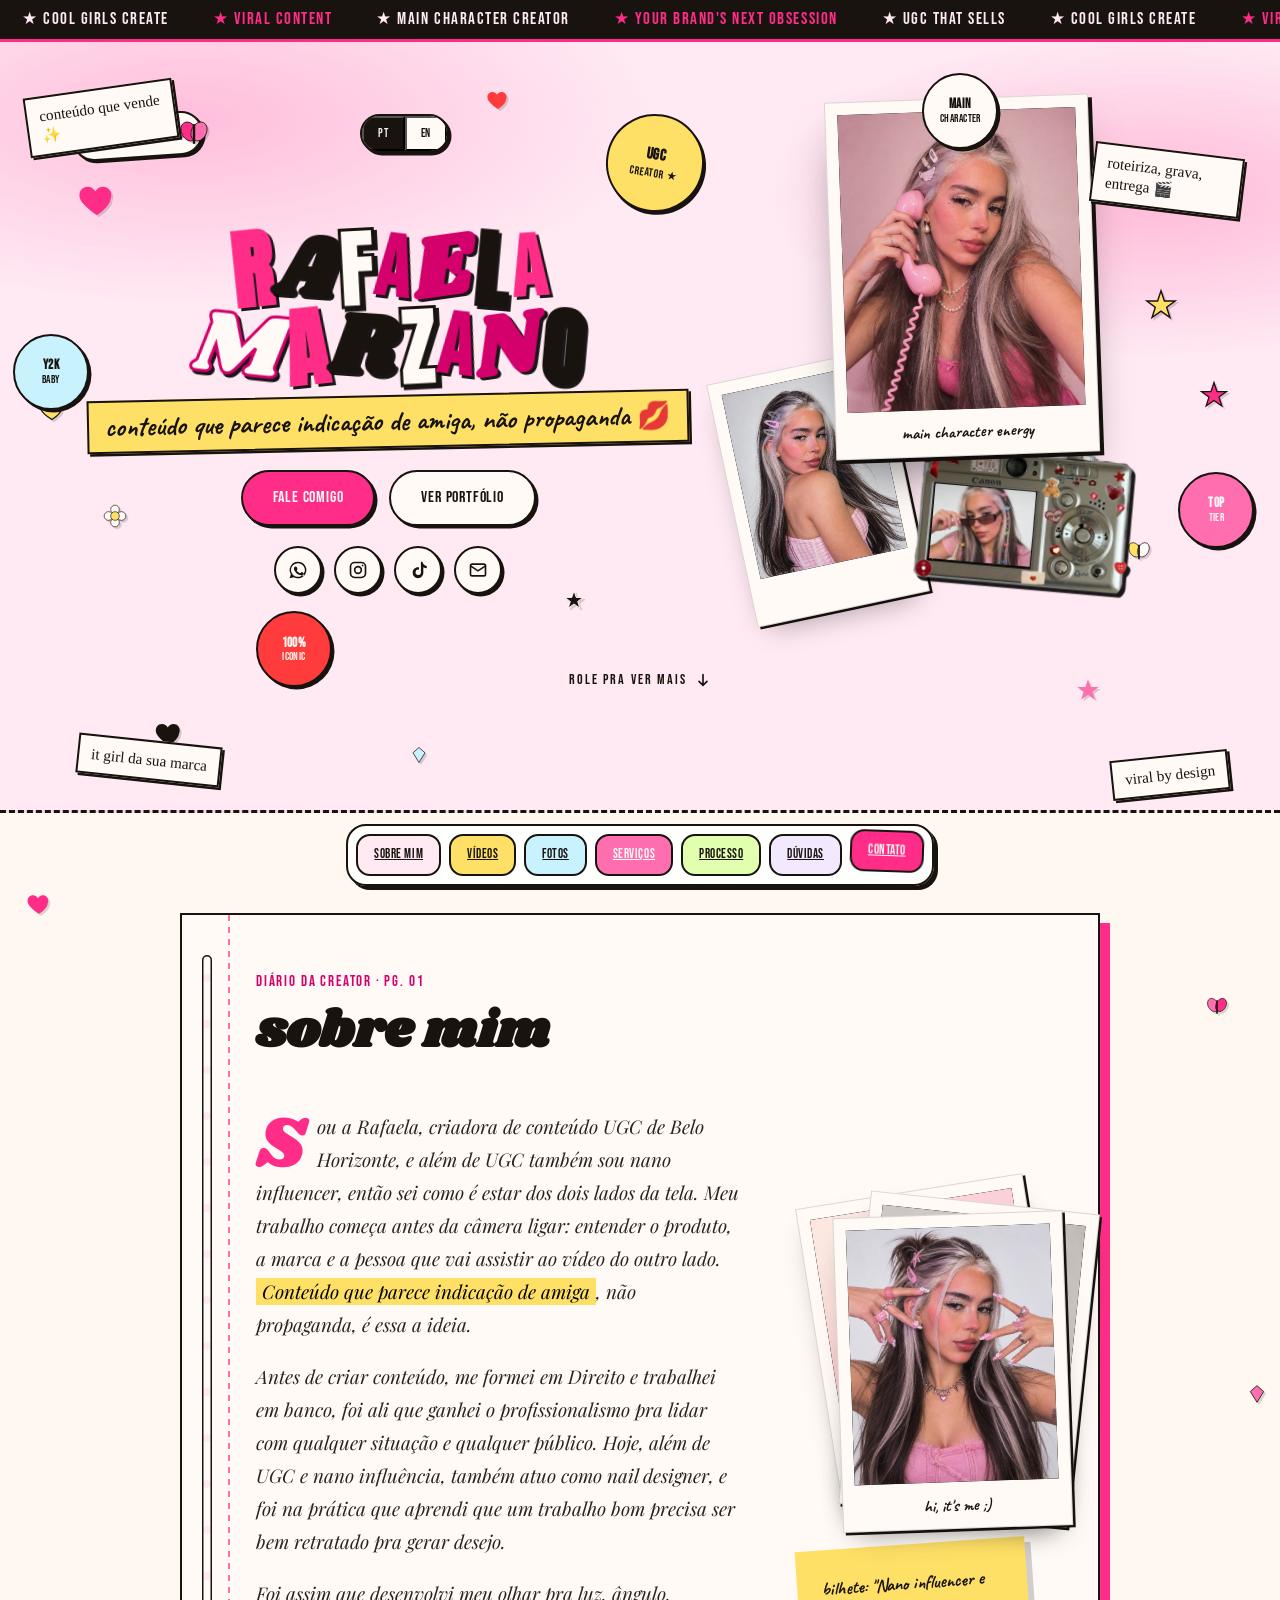
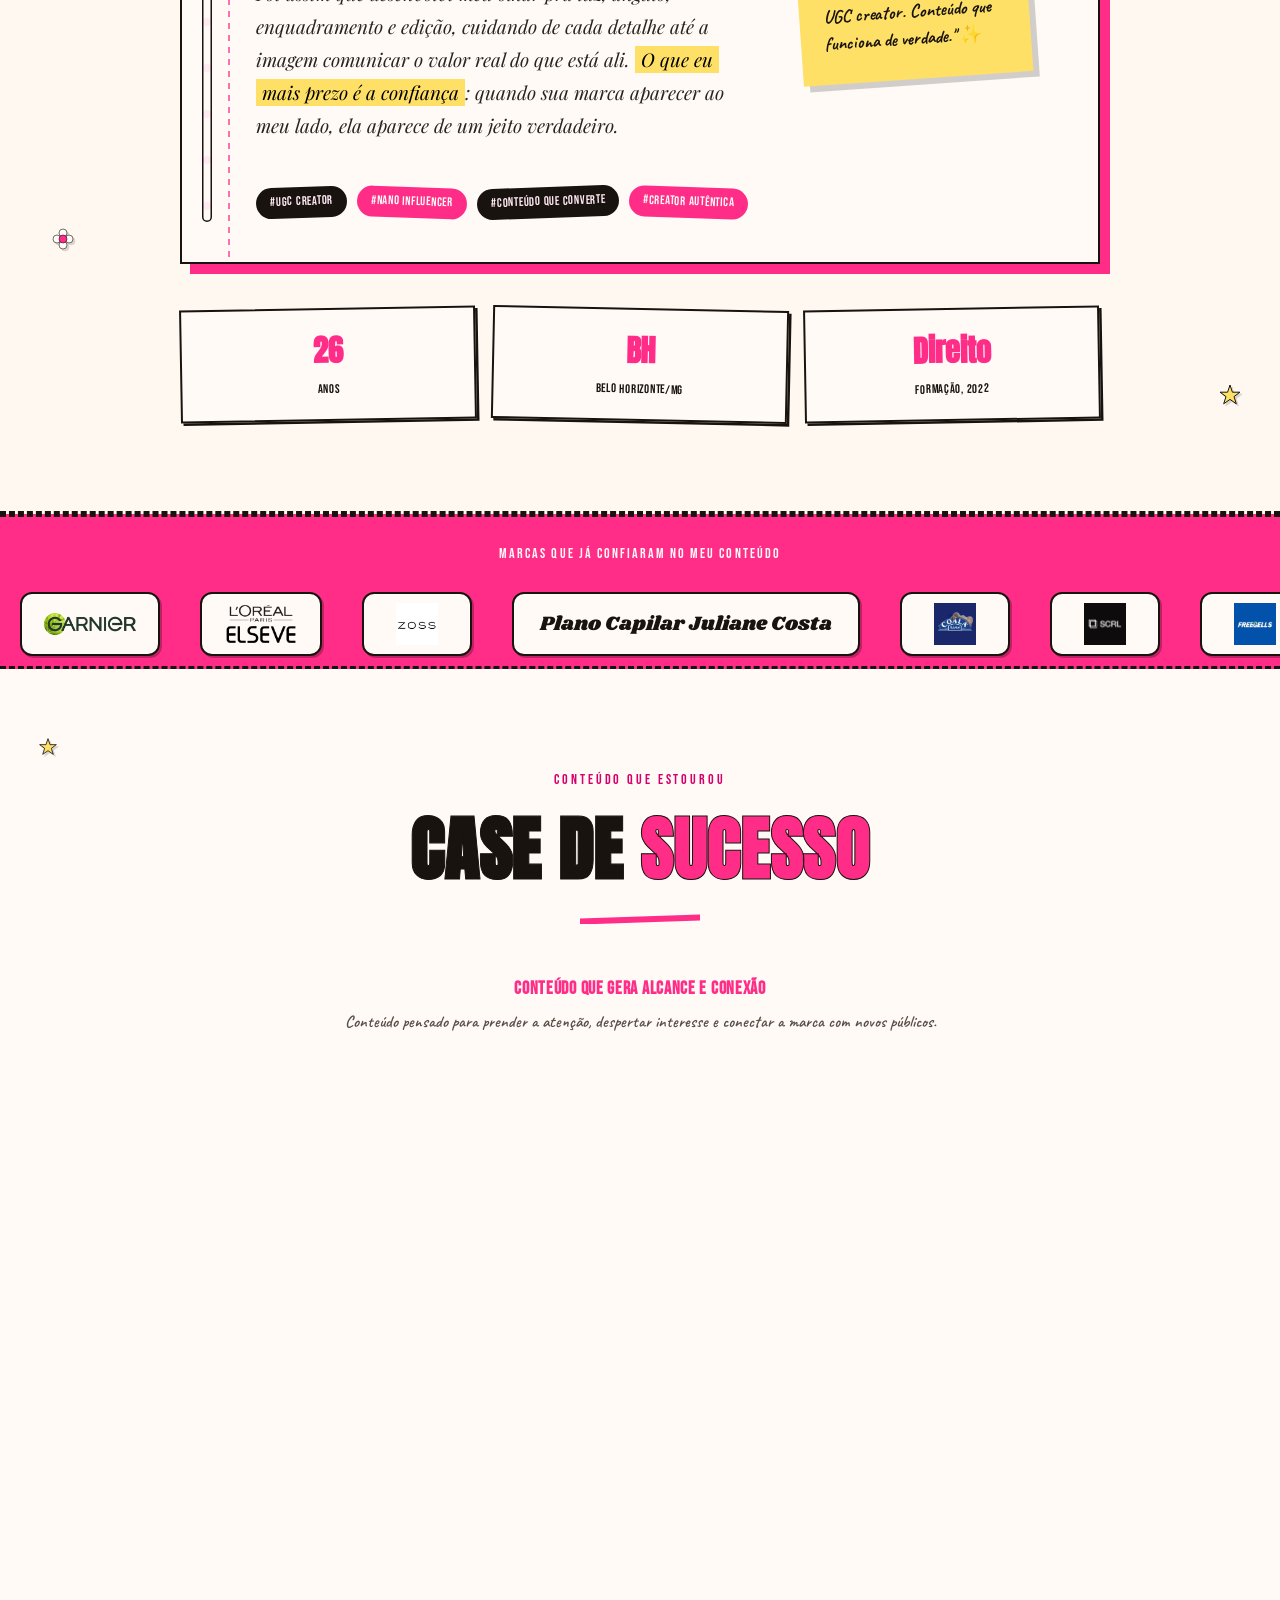
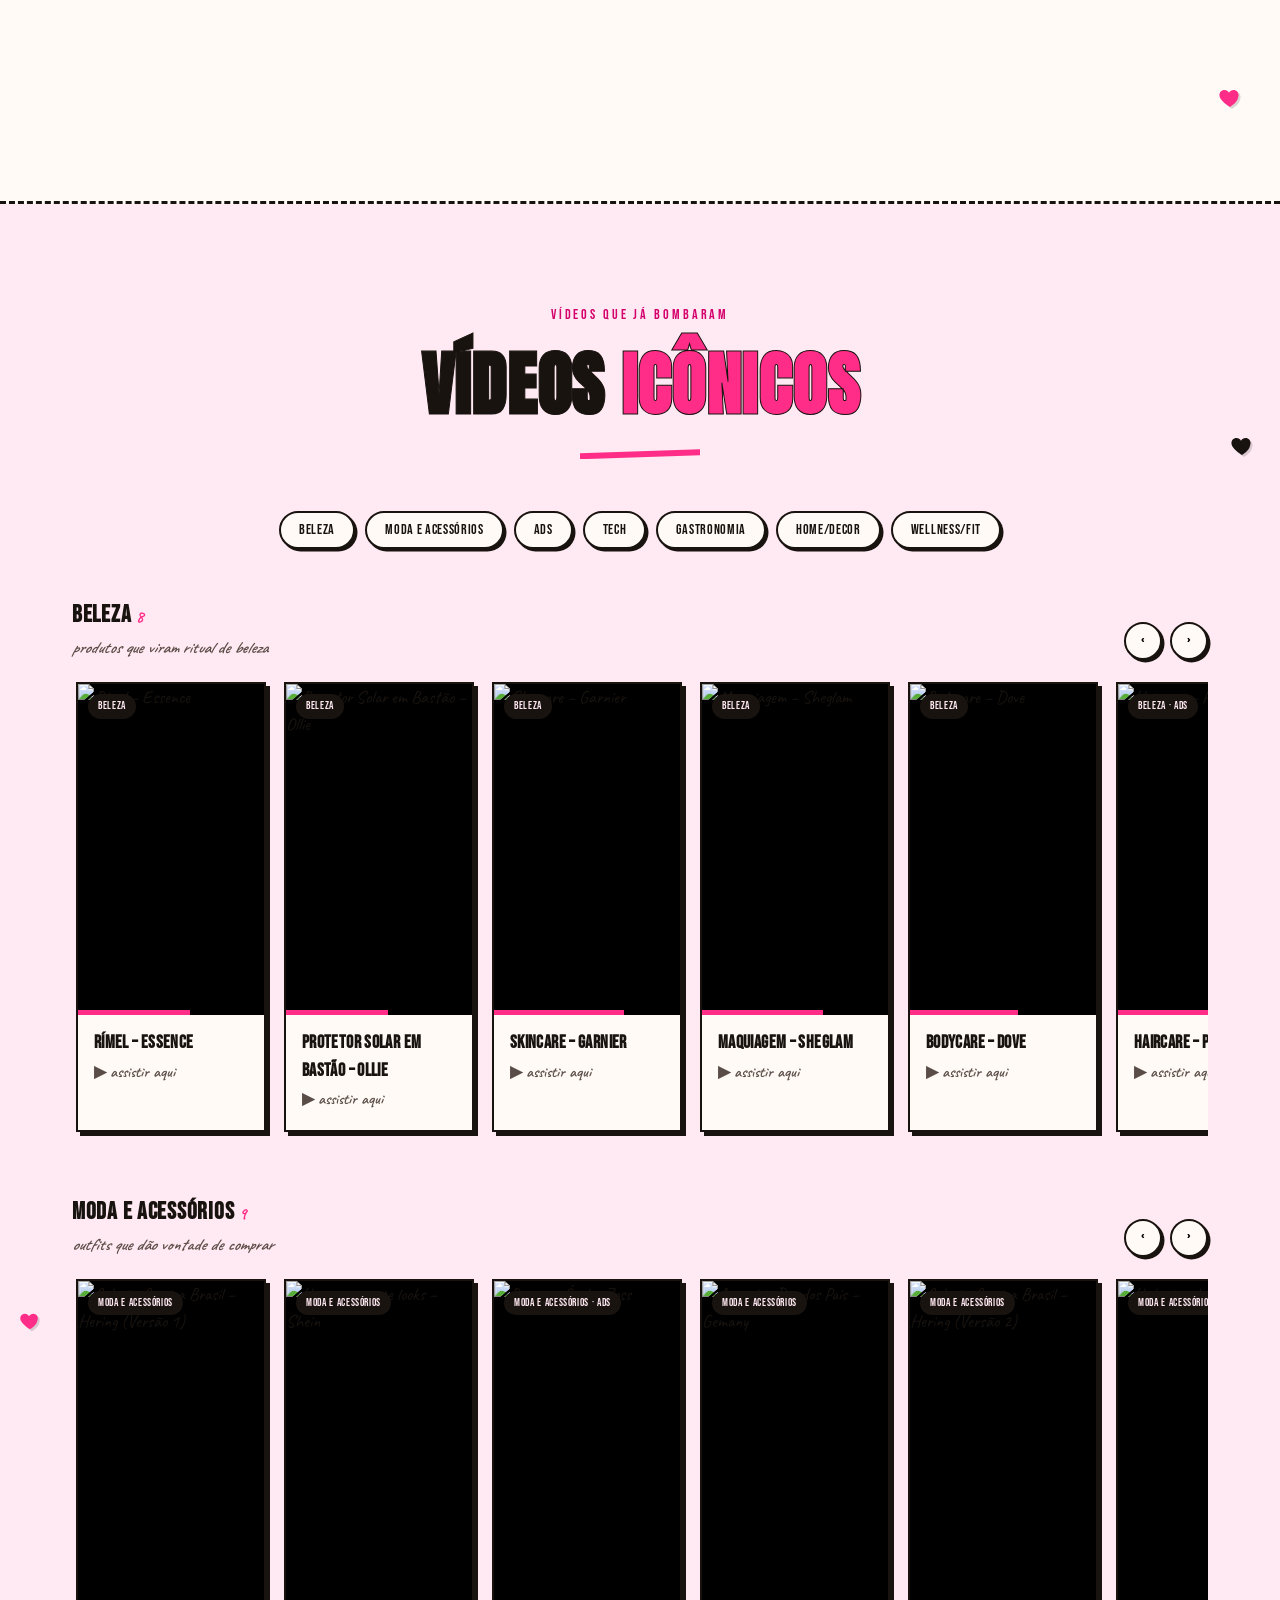
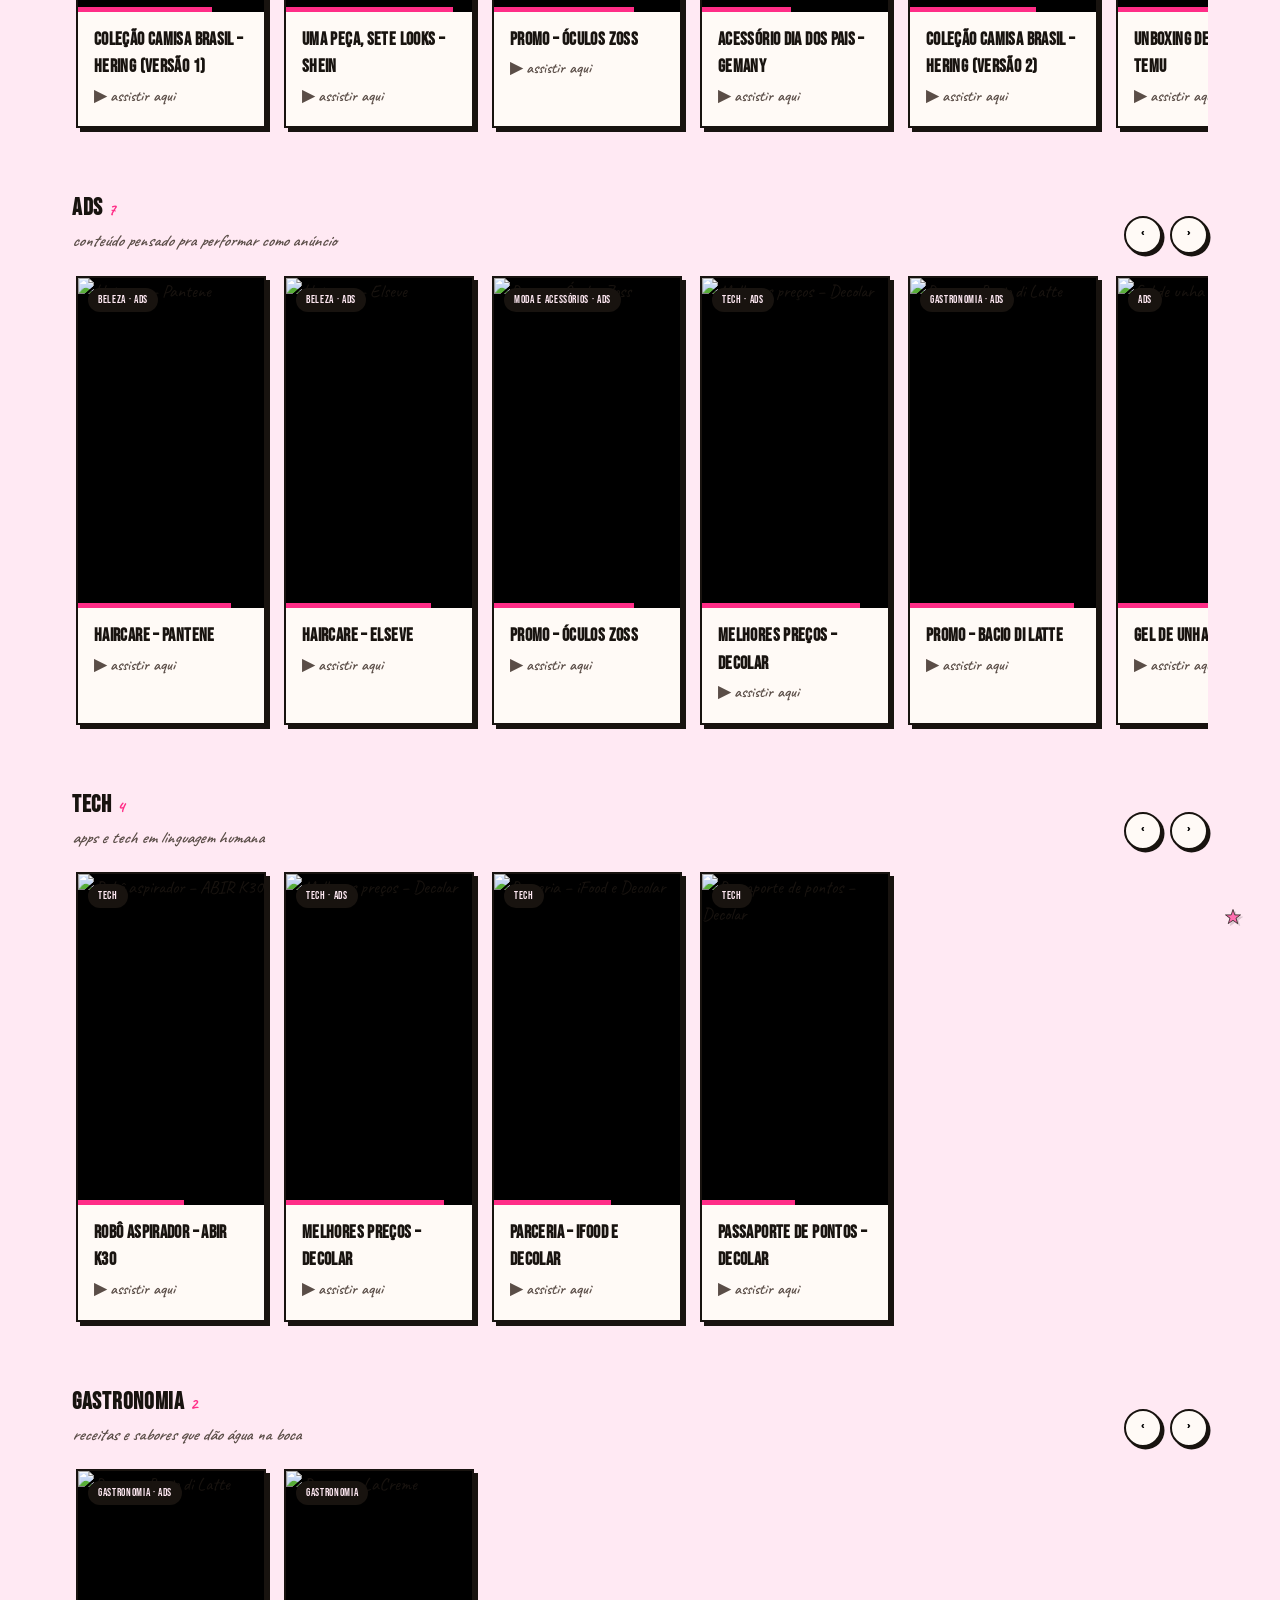
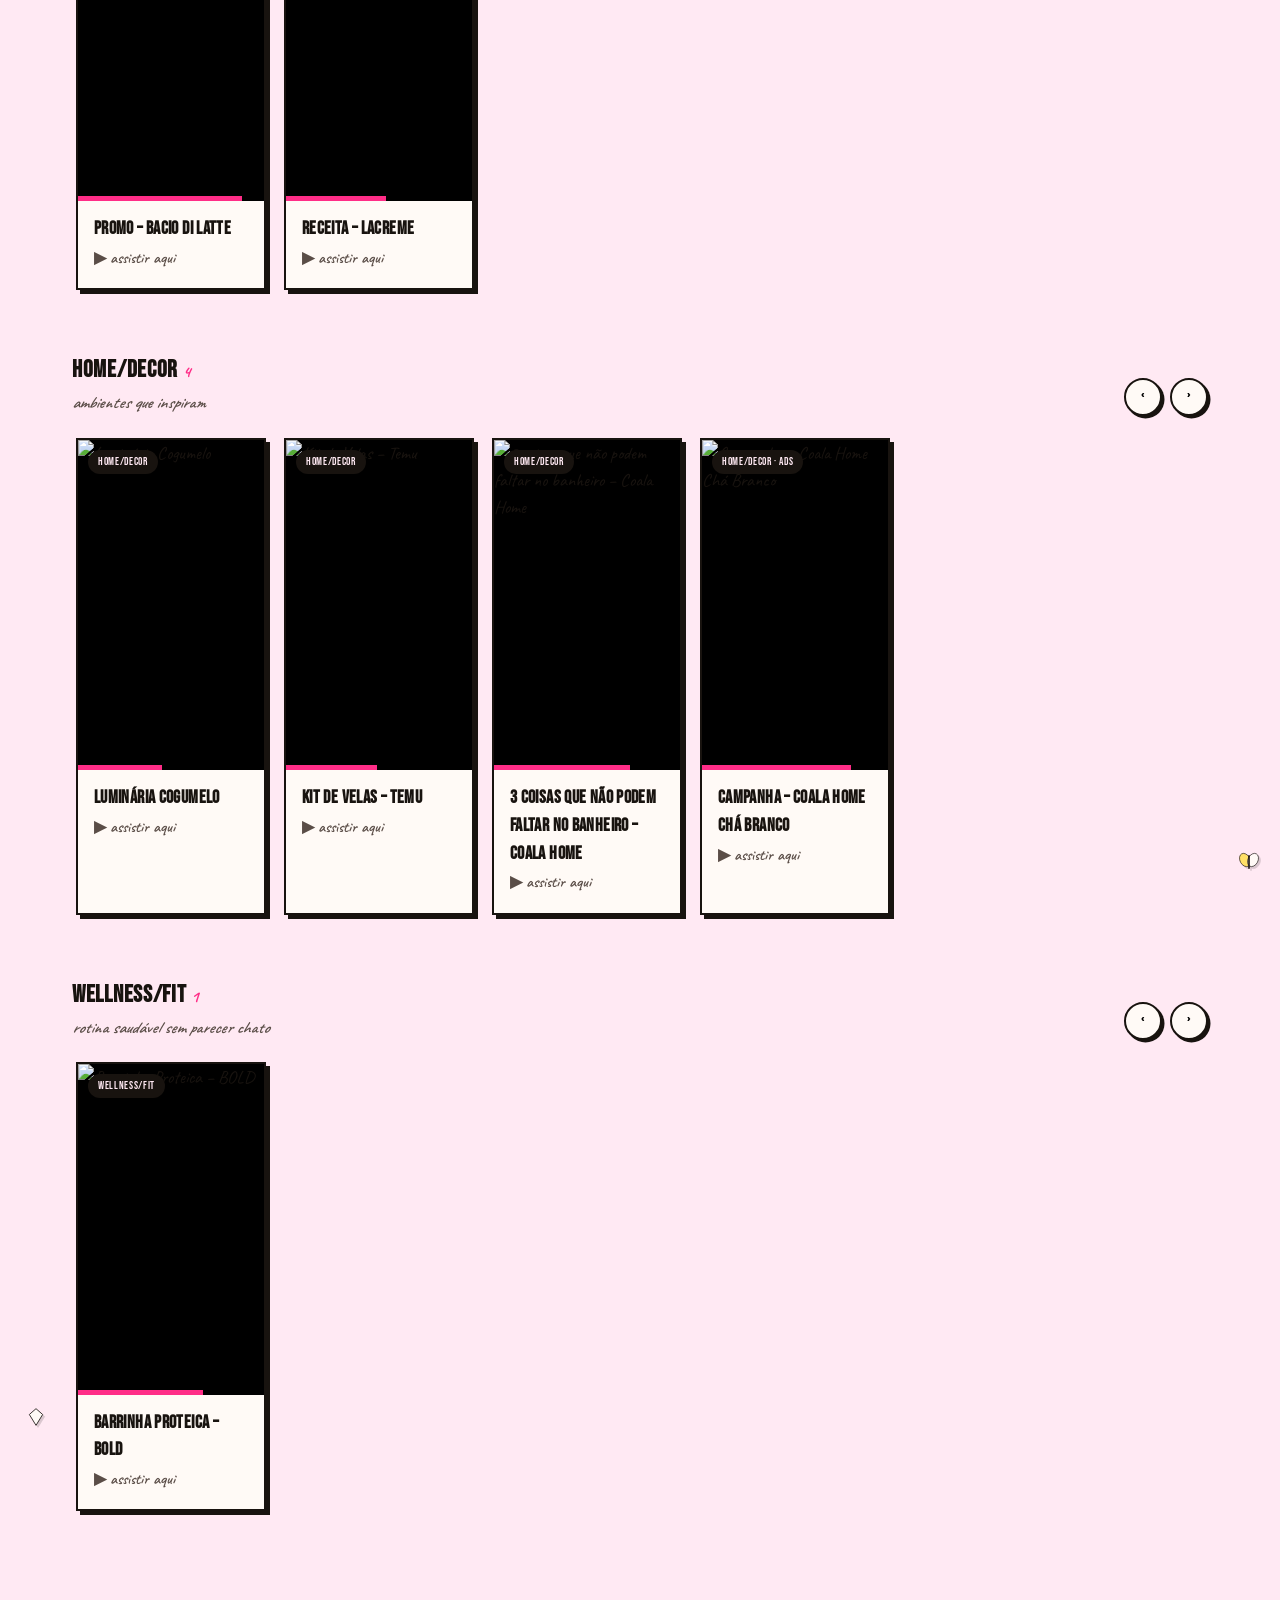
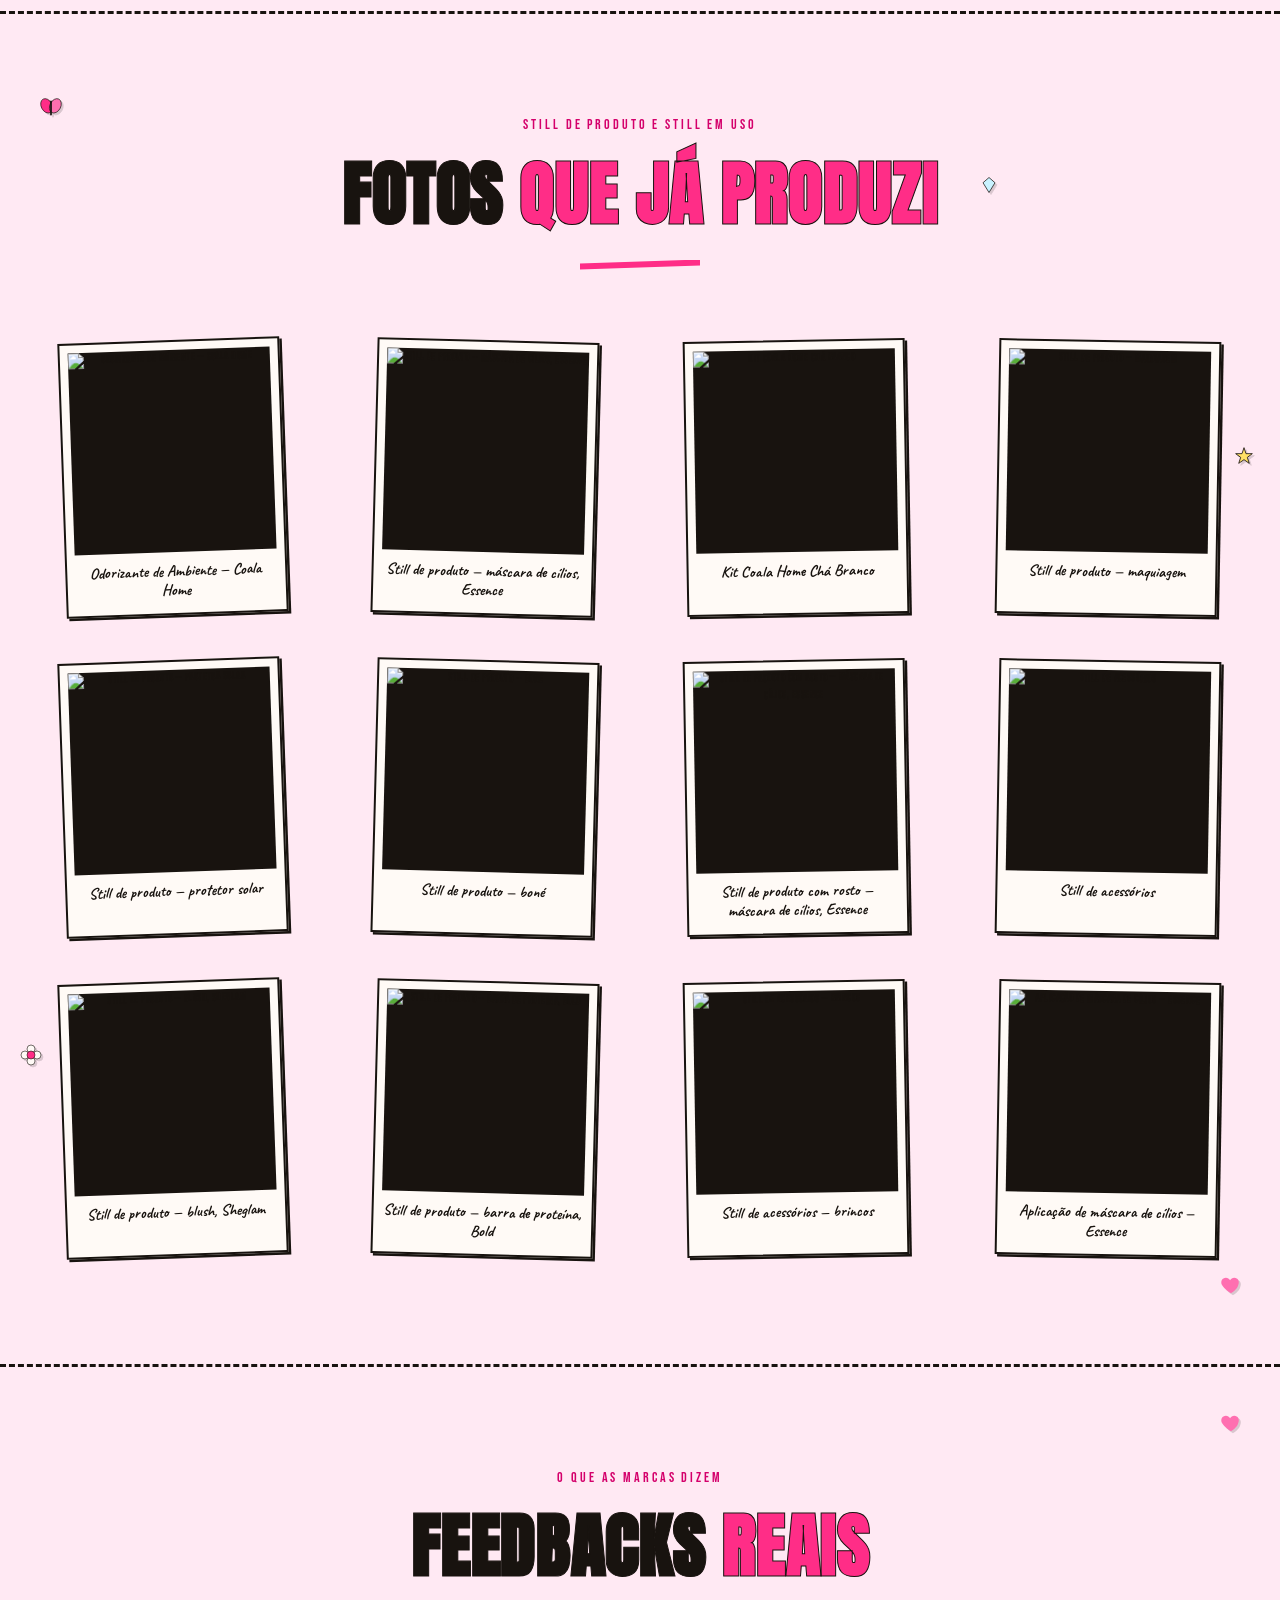
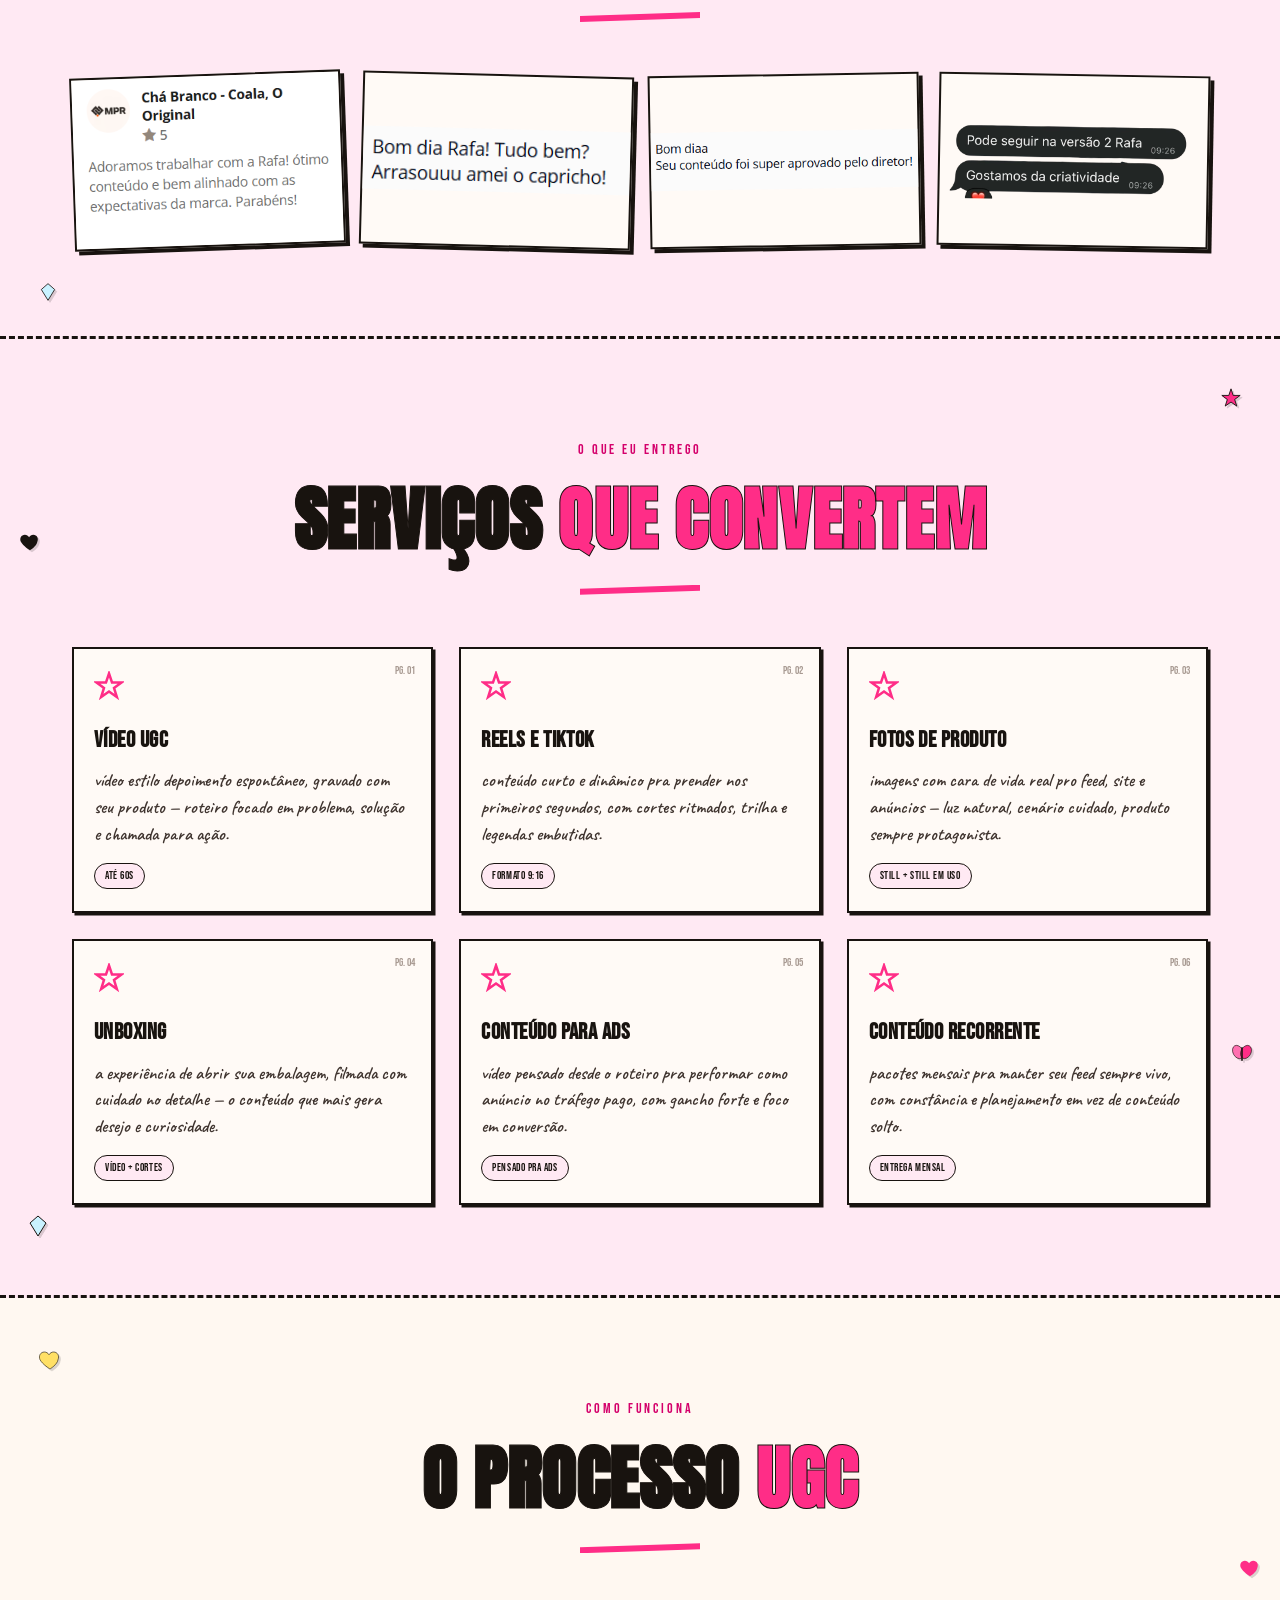
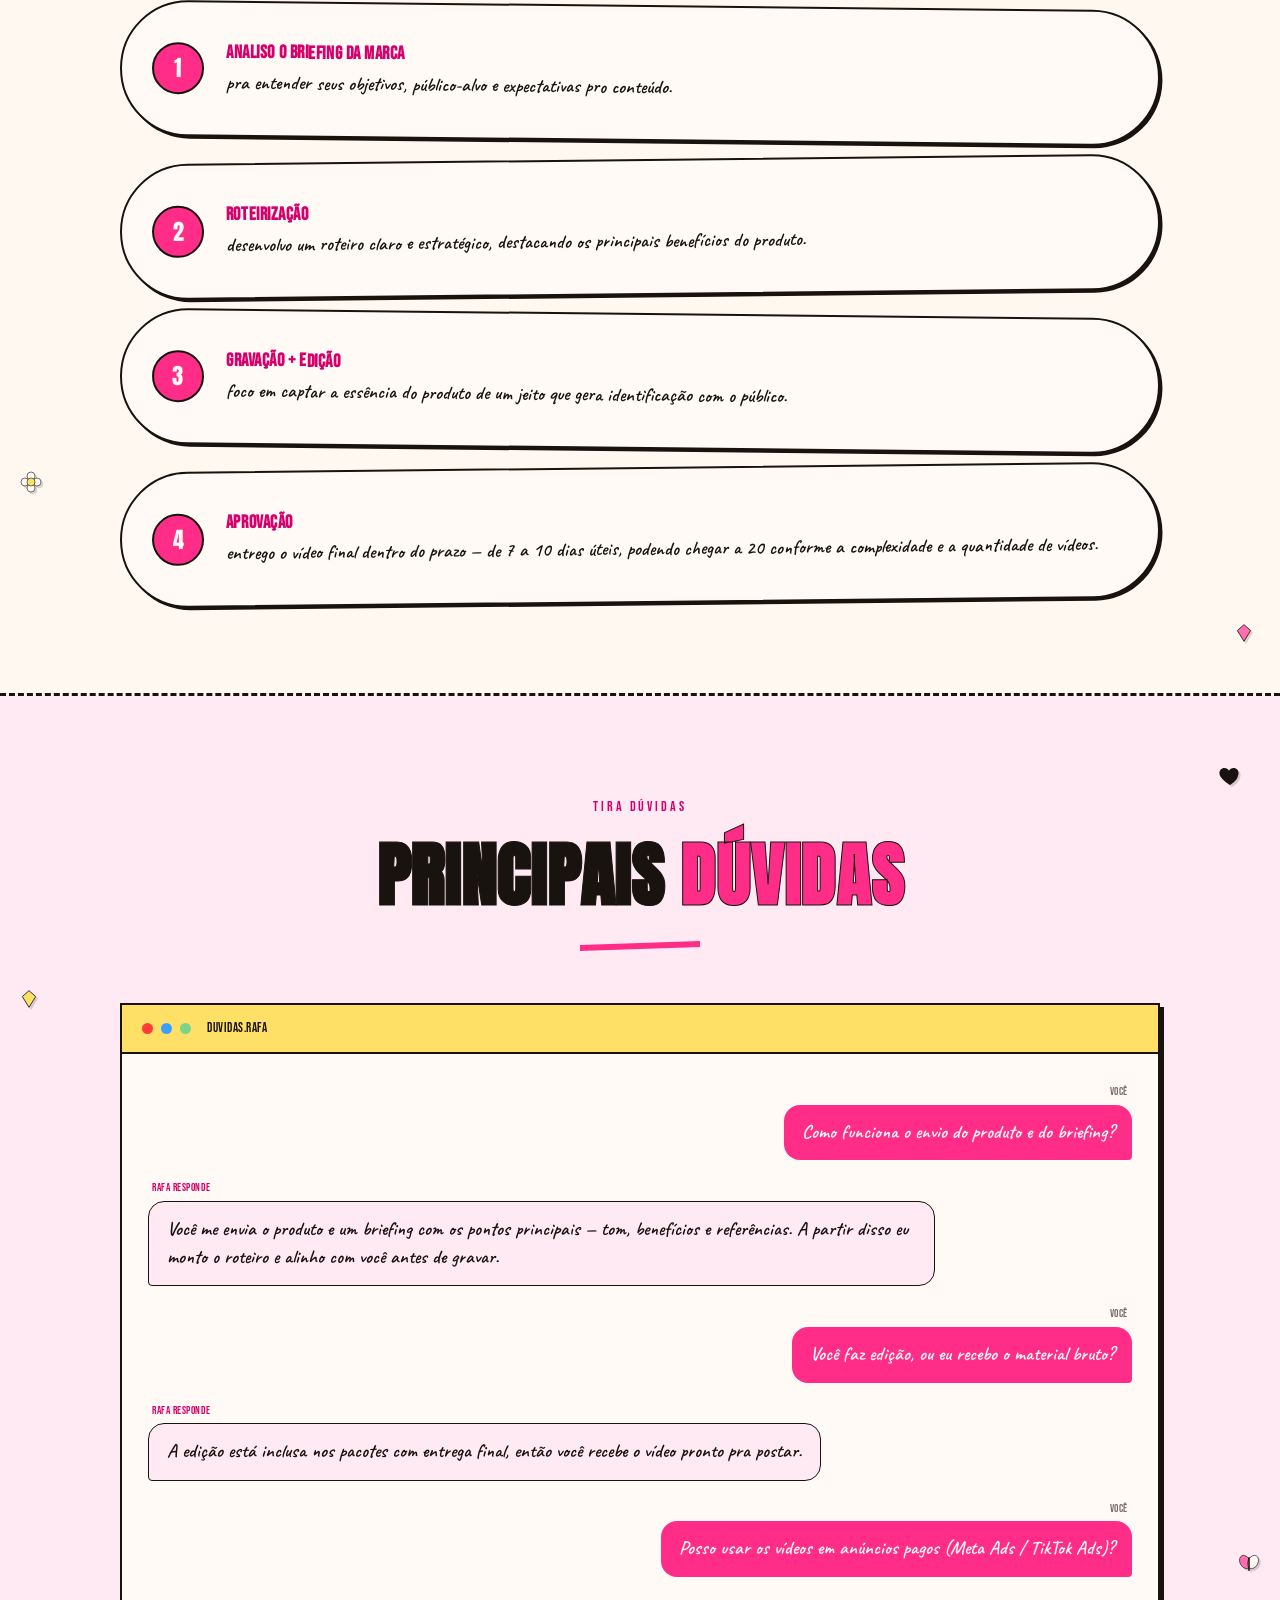
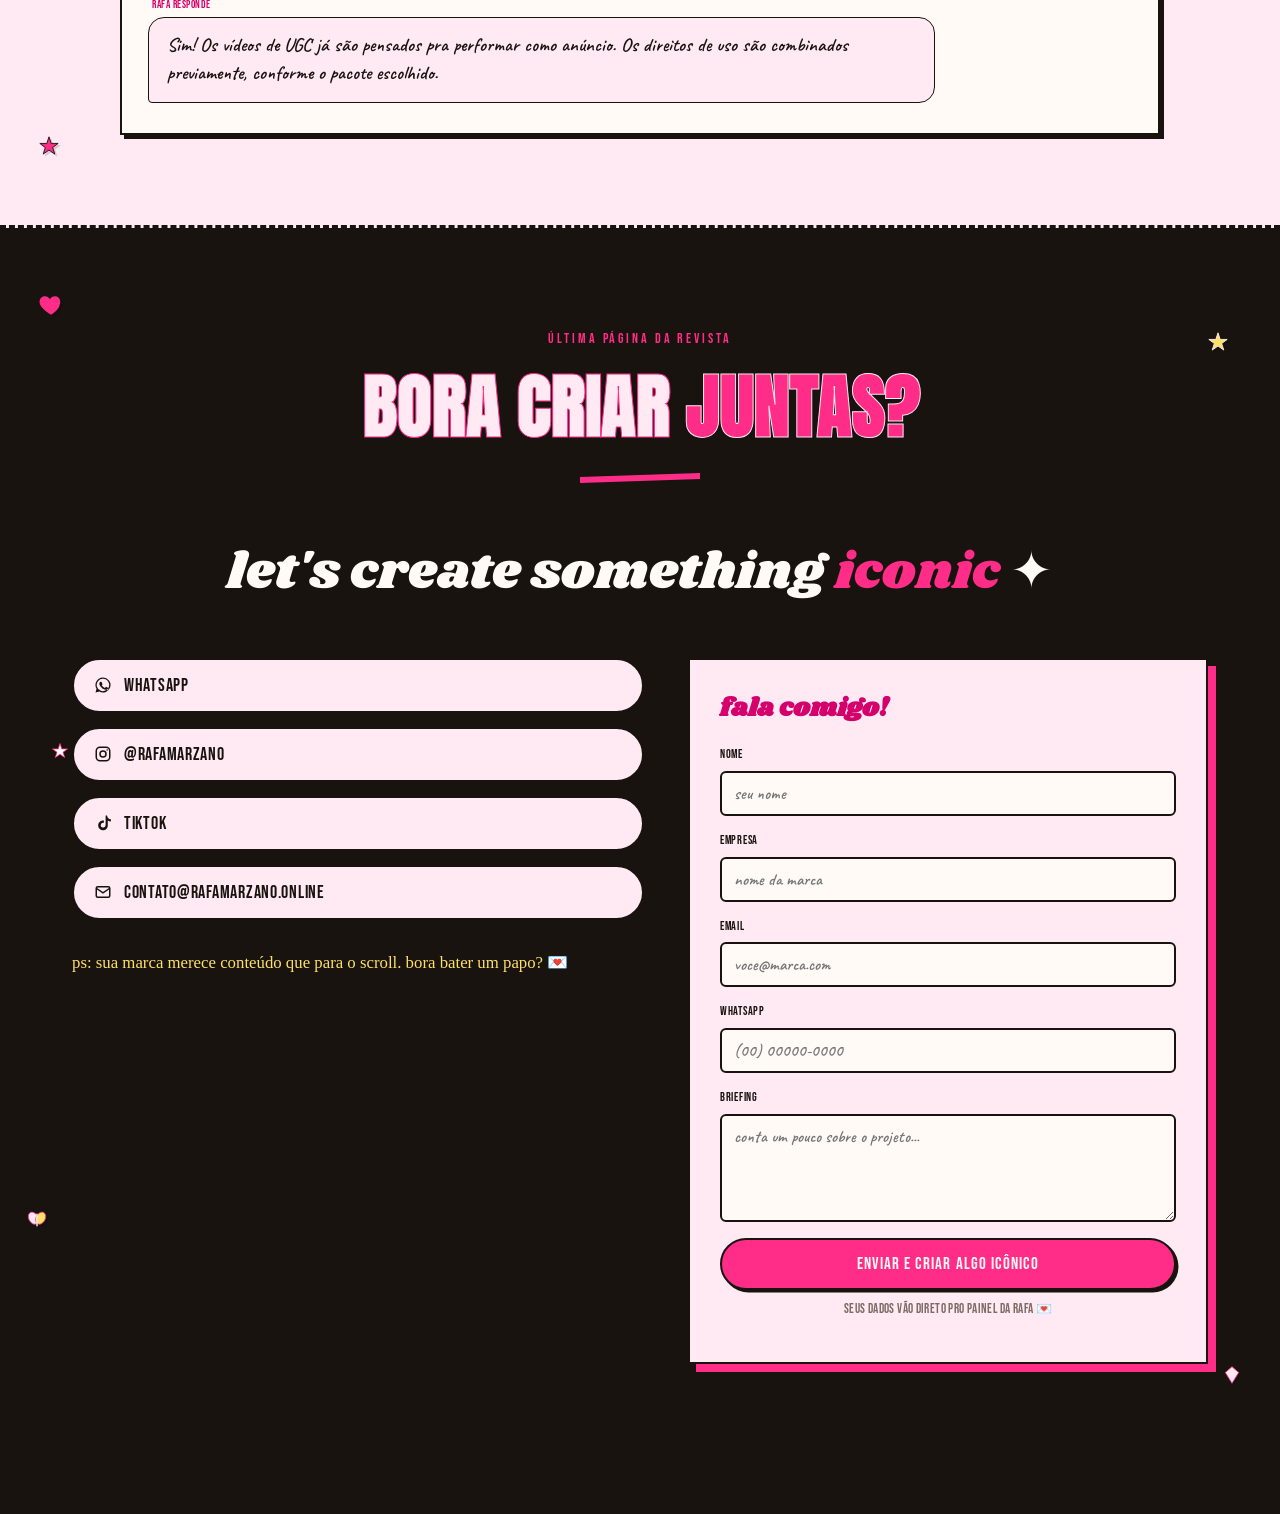
==== commit 311bf602: "Adiciona vídeos Coleção Camisa Brasil Hering (Versão 1 e 2) em moda Co-Authored-By: Claude Sonnet 5." ====
--- a/index.html
+++ b/index.html
@@ -1390,9 +1390,11 @@
   { title: "Haircare – Pantene", id: "OqADOIezdro", capa: "capa-haircare-pantene.jpg", cats: ["beleza", "ads"], subcat: "haircare", progress: 82 },
   { title: "Haircare – Elseve", id: "MhpClbp7ydE", capa: "capa-haircare-elseve.jpg", cats: ["beleza", "ads"], subcat: "haircare", progress: 78 },
   { title: "Skincare ASMR – Garnier", id: "kfmjTGT1gL0", capa: "capa-skincare-garnier-asmr.jpg", cats: ["beleza"], subcat: "skincare", progress: 74 },
+  { title: "Coleção Camisa Brasil – Hering (Versão 1)", id: "VJhkm73EYhU", cats: ["moda"], progress: 72 },
   { title: "Uma peça, sete looks – Shein", id: "msCW92ZLvnU", capa: "capa-shein-sete-looks.jpg", cats: ["moda"], progress: 90 },
   { title: "Promo – Óculos Zoss", id: "sEZFEhOwtE0", cats: ["moda", "ads"], progress: 75 },
   { title: "Acessório Dia dos Pais – Gemany", id: "D1PXnbh-mig", cats: ["moda"], progress: 48 },
+  { title: "Coleção Camisa Brasil – Hering (Versão 2)", id: "TyRHn7K93JM", cats: ["moda"], progress: 68 },
   { title: "Unboxing de roupas – Temu", id: "h8v-Lkg7GYw", capa: "capa-unboxing-temu.jpg", cats: ["moda"], progress: 66 },
   { title: "Fit check academia – Dazy", id: "3g3cJjOntMw", cats: ["moda"], progress: 52 },
   { title: "Trend de acessórios", id: "hp0bmPDBuFg", cats: ["moda"], progress: 61 },
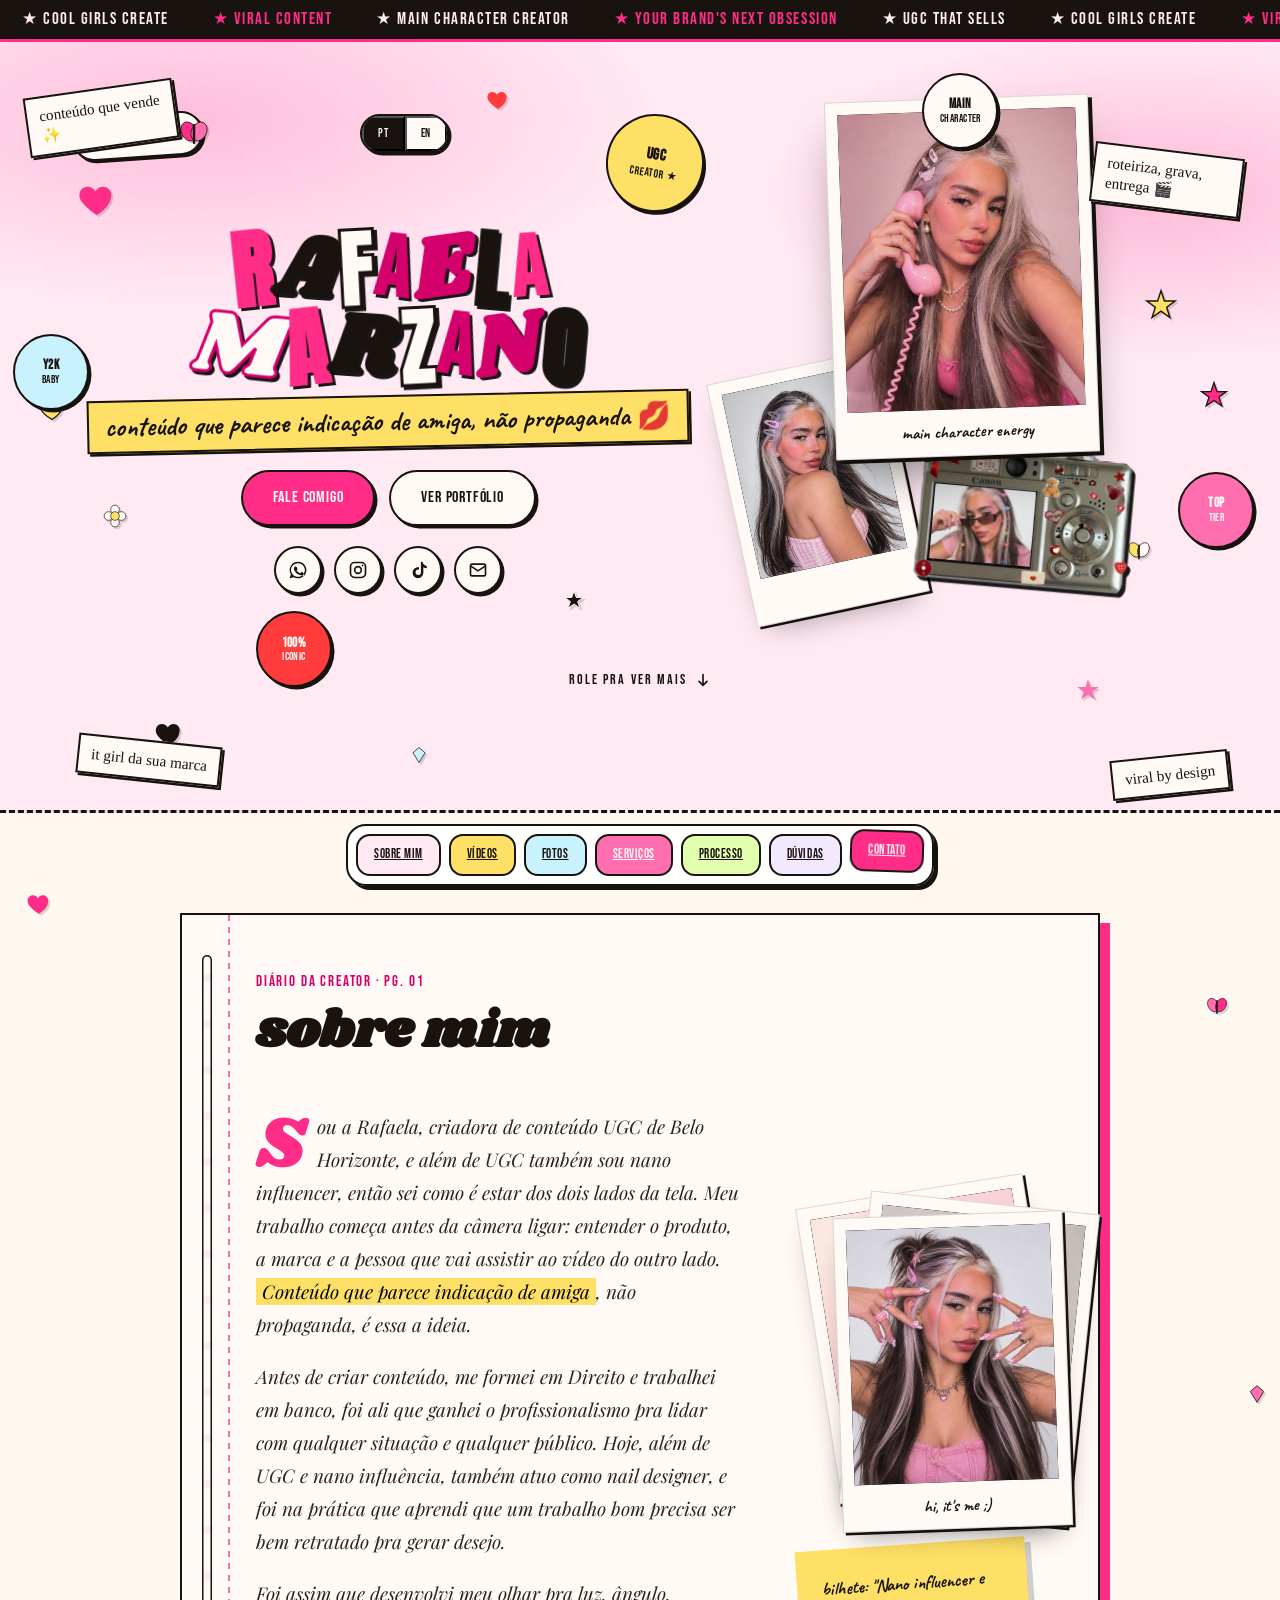
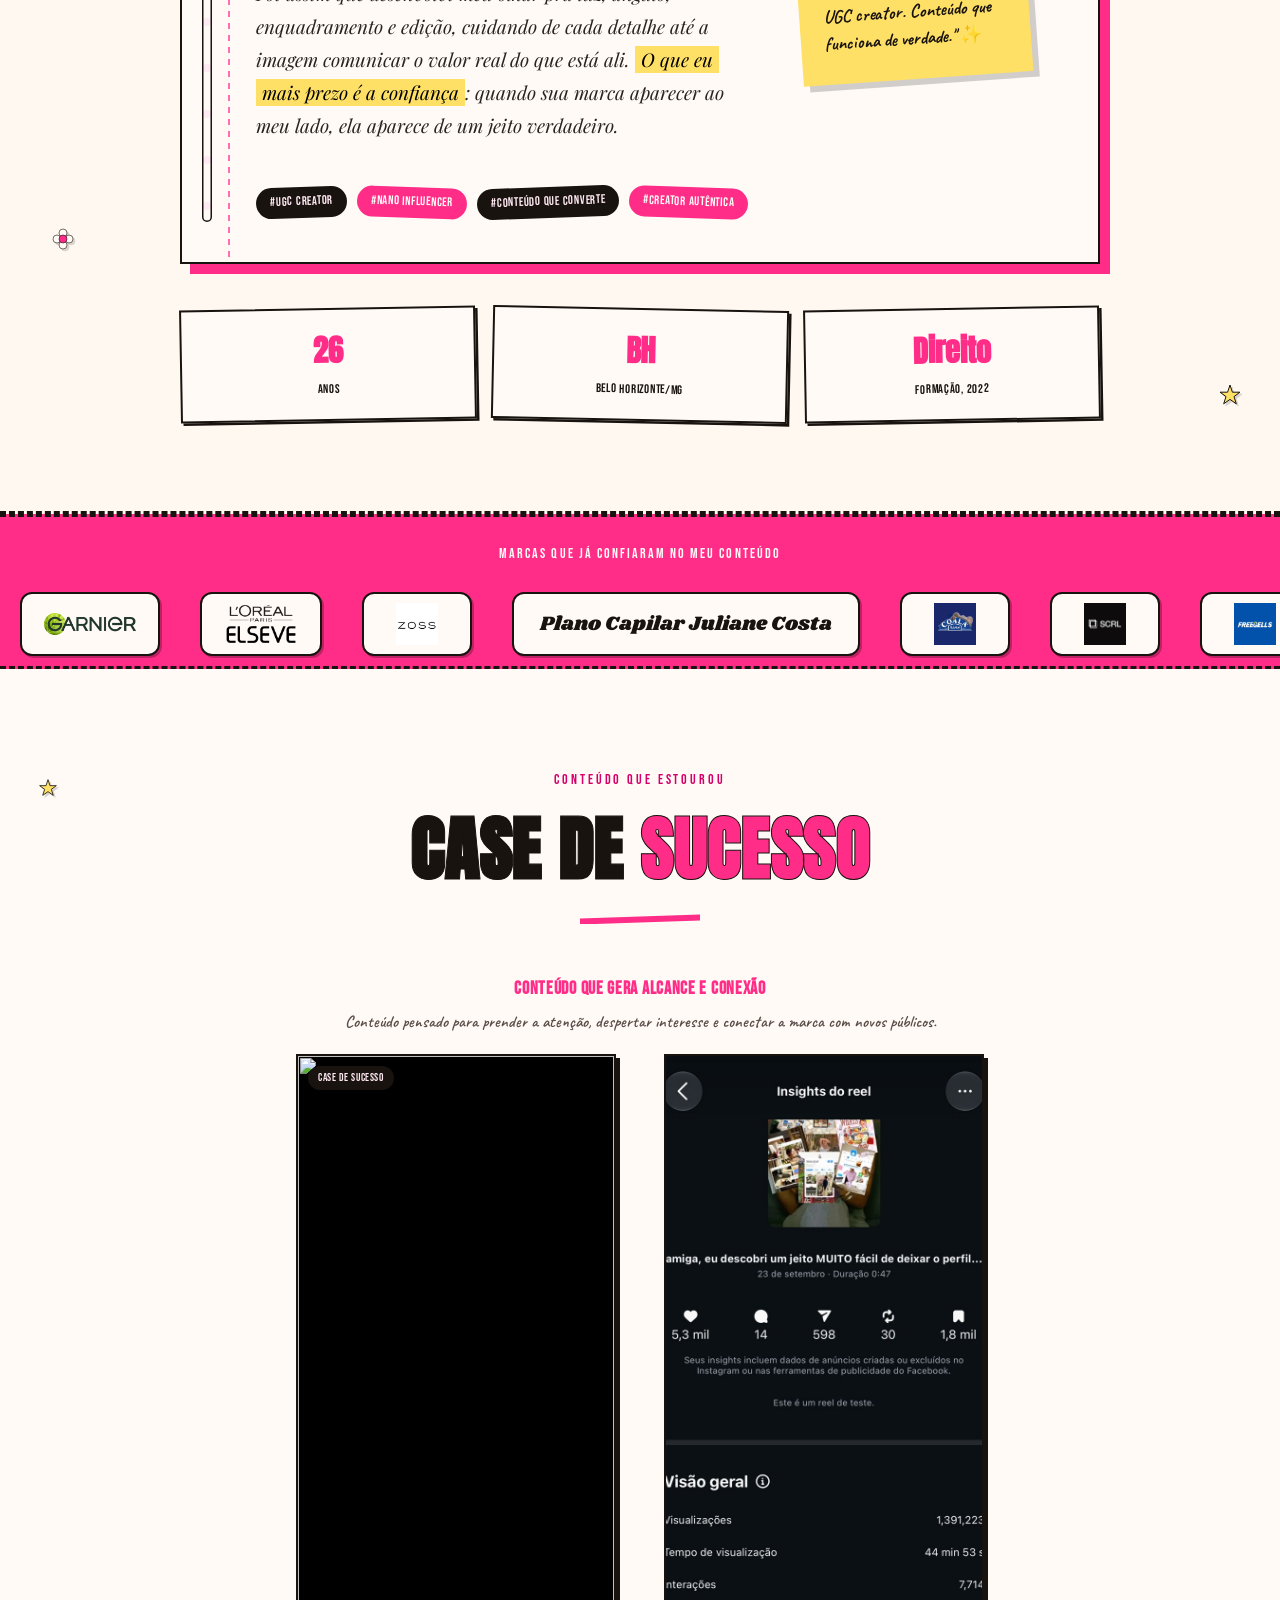
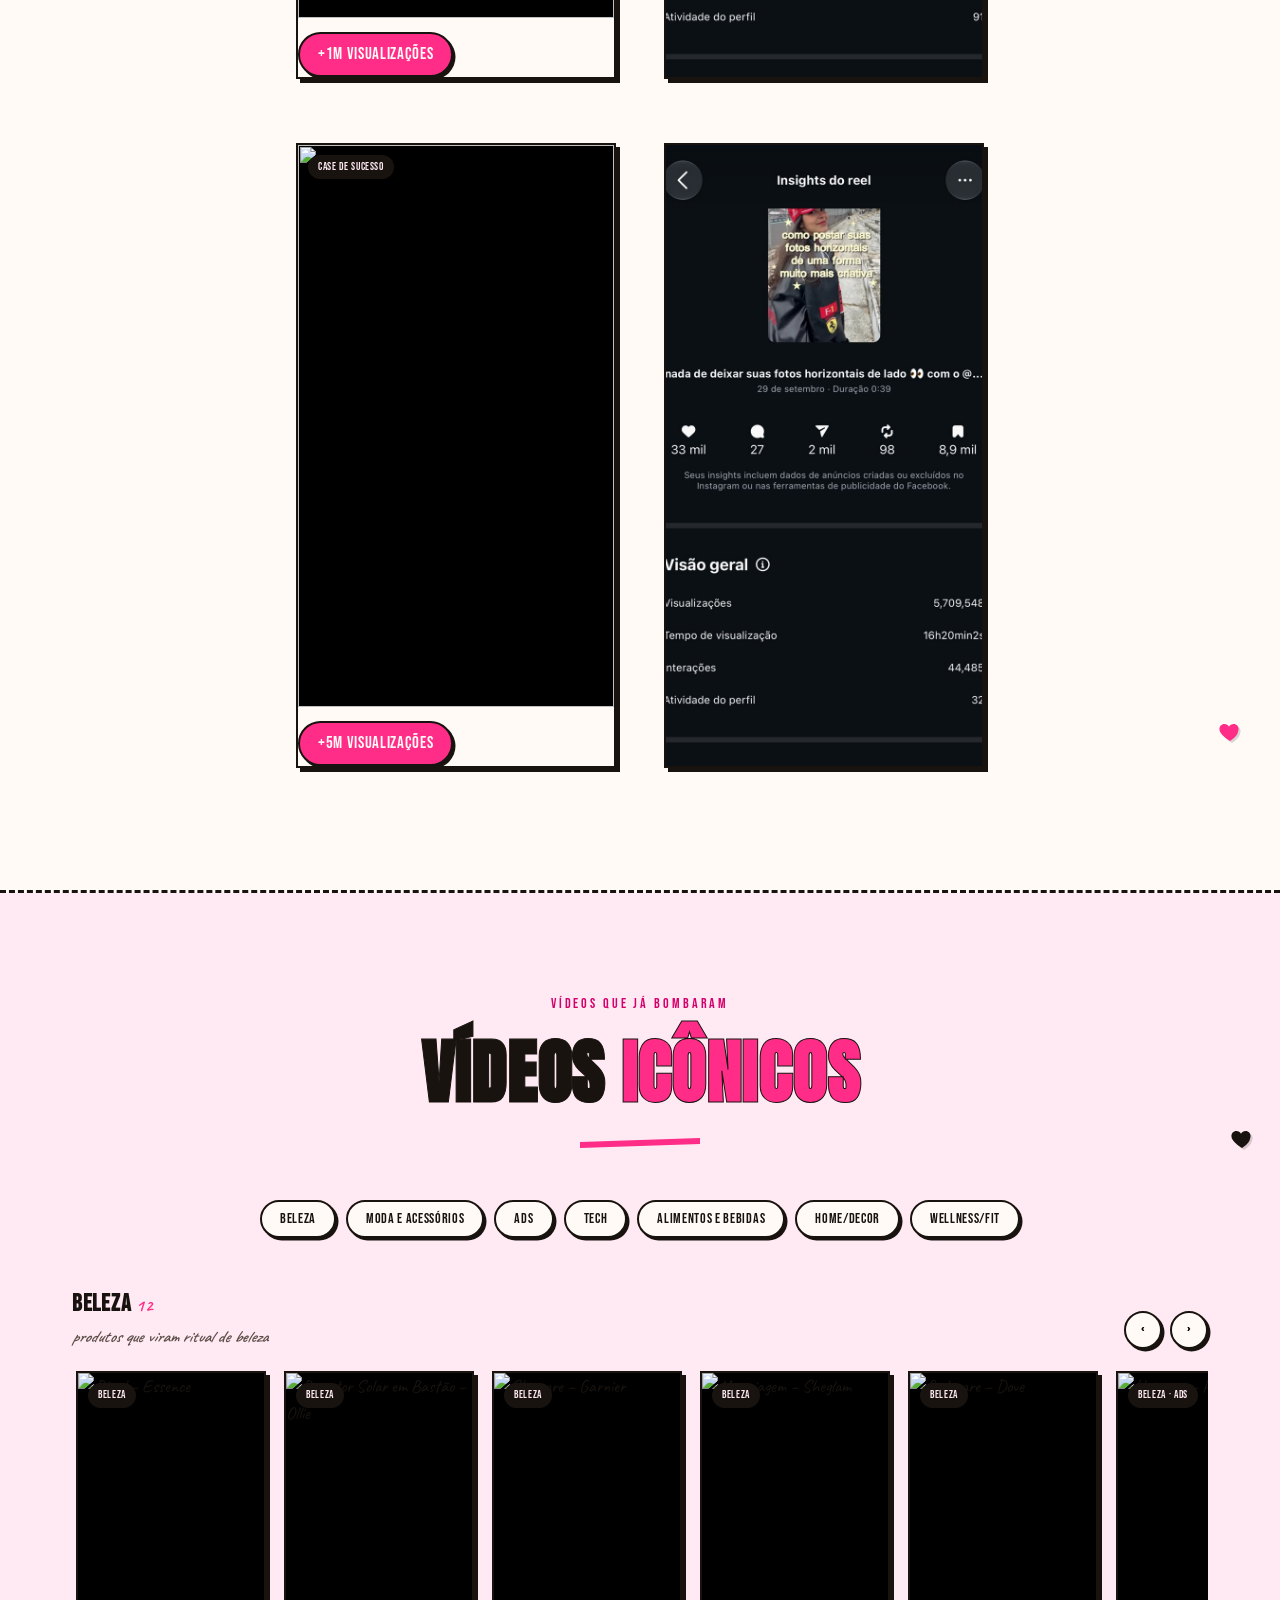
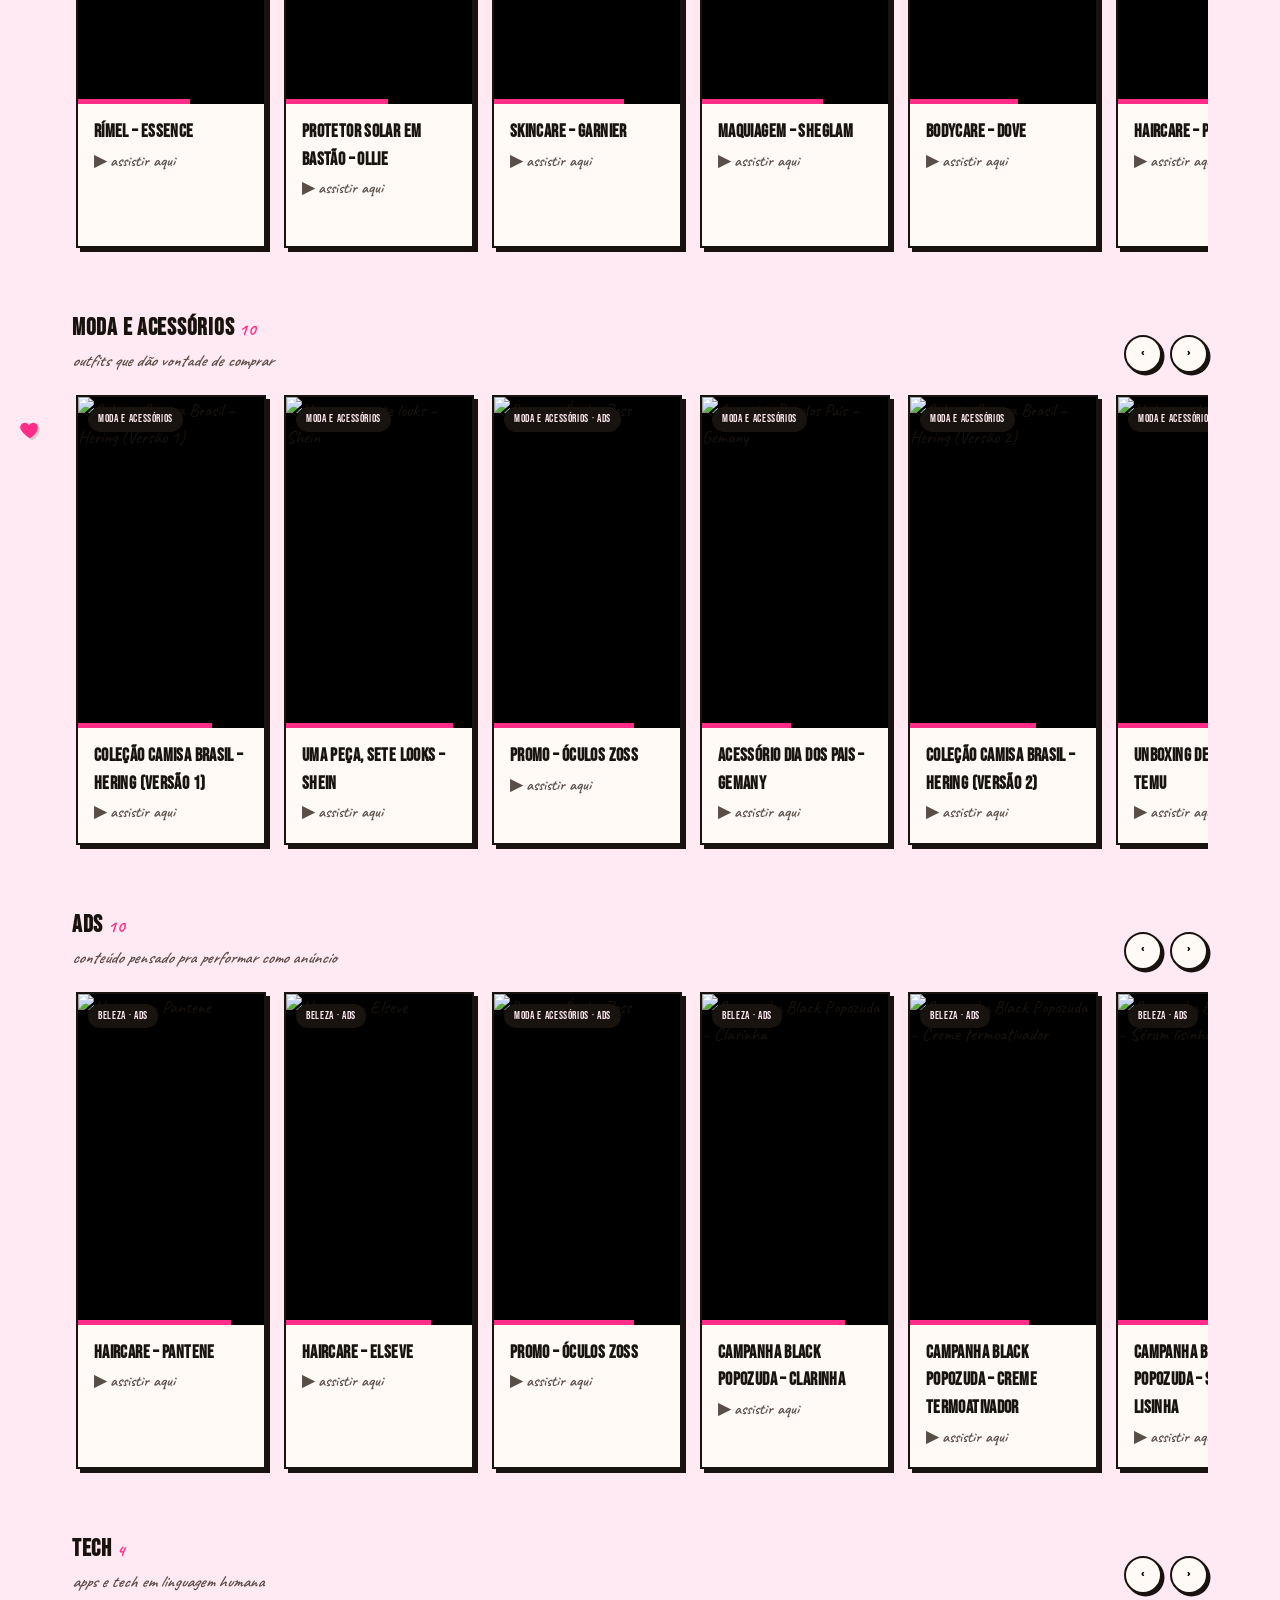
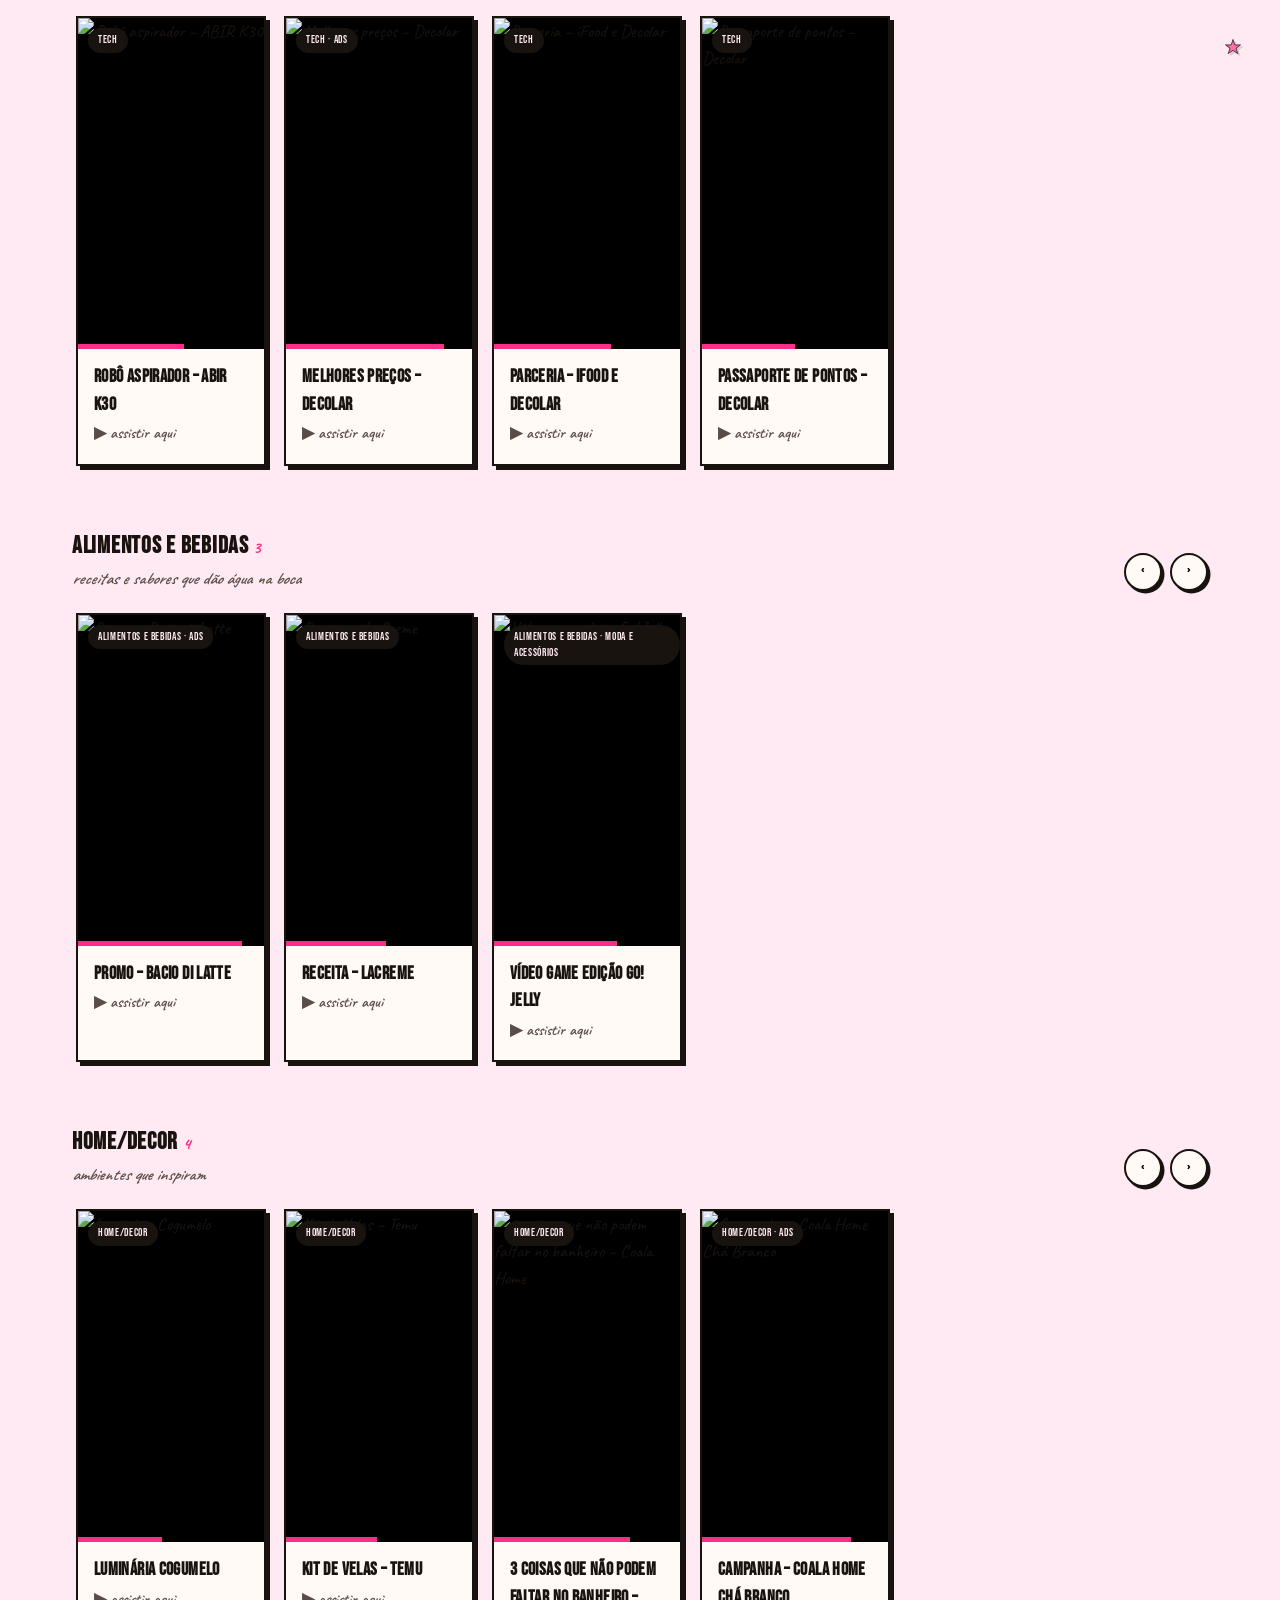
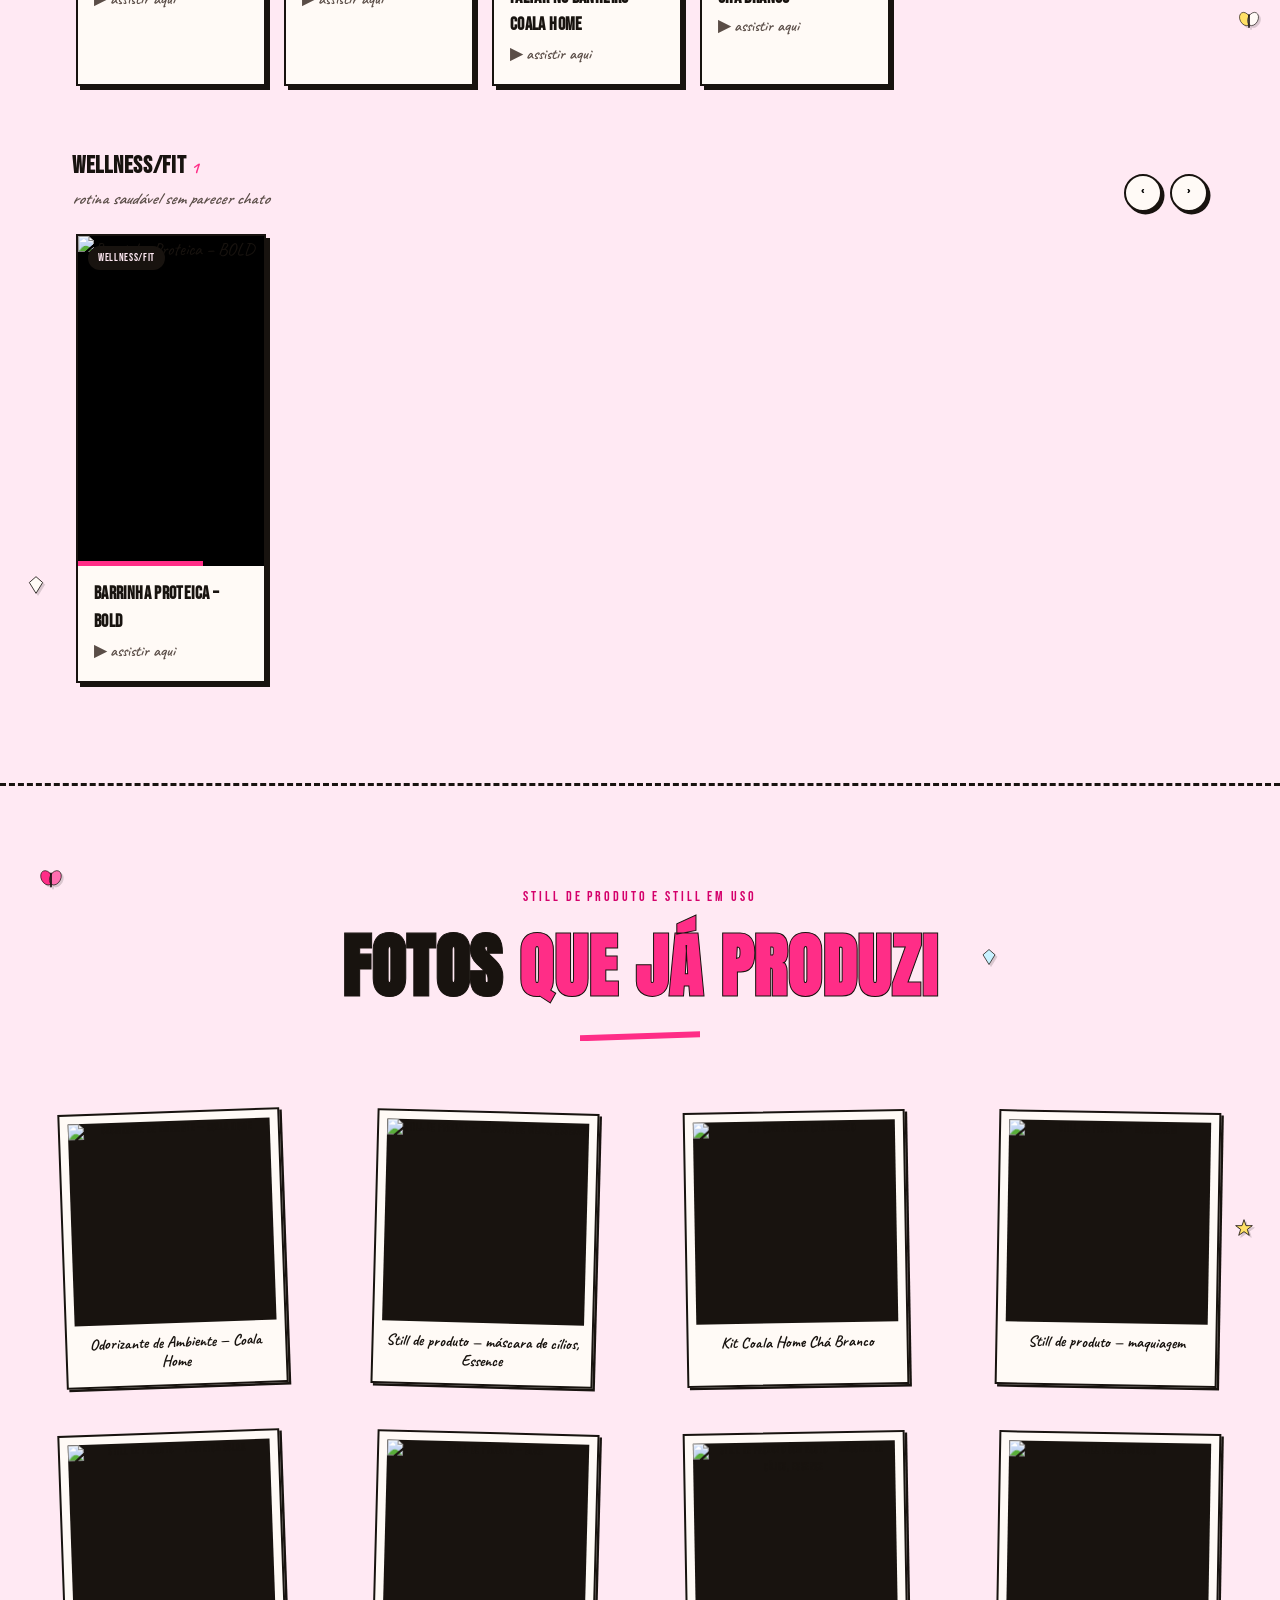
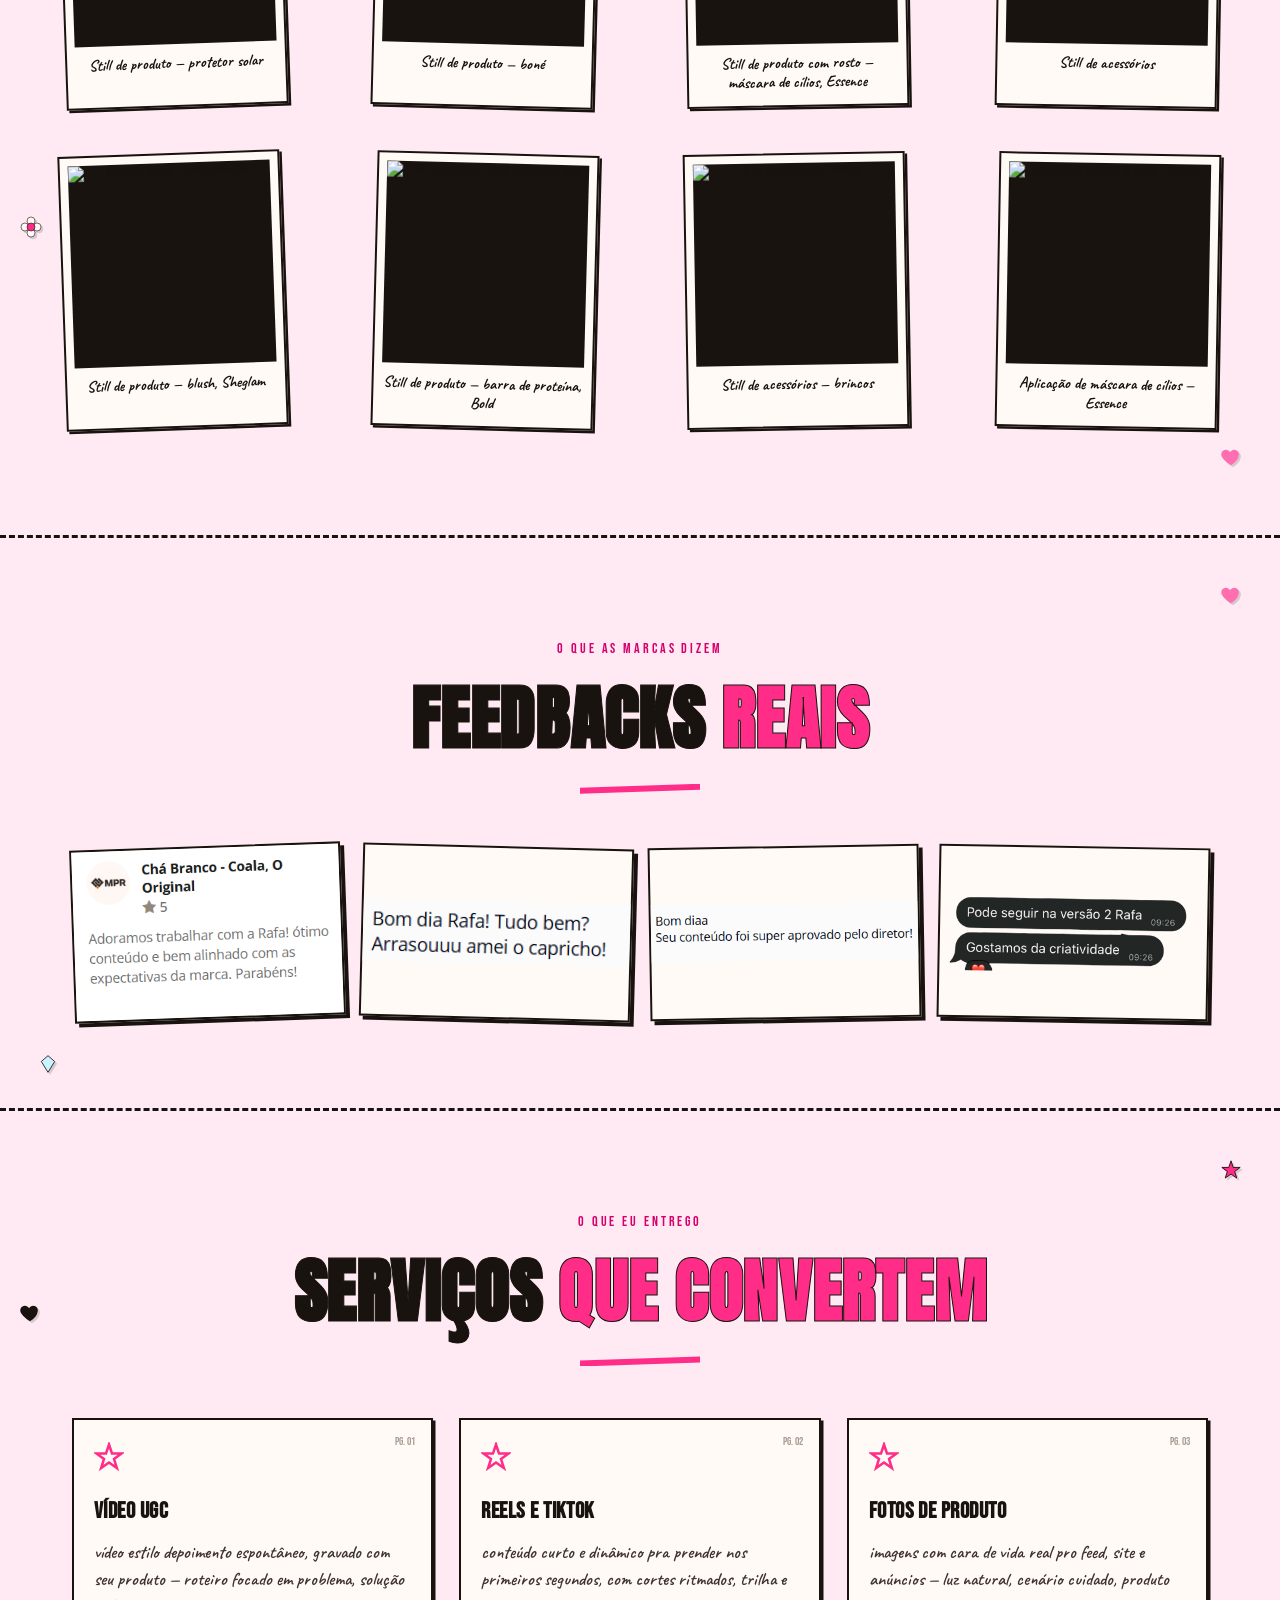
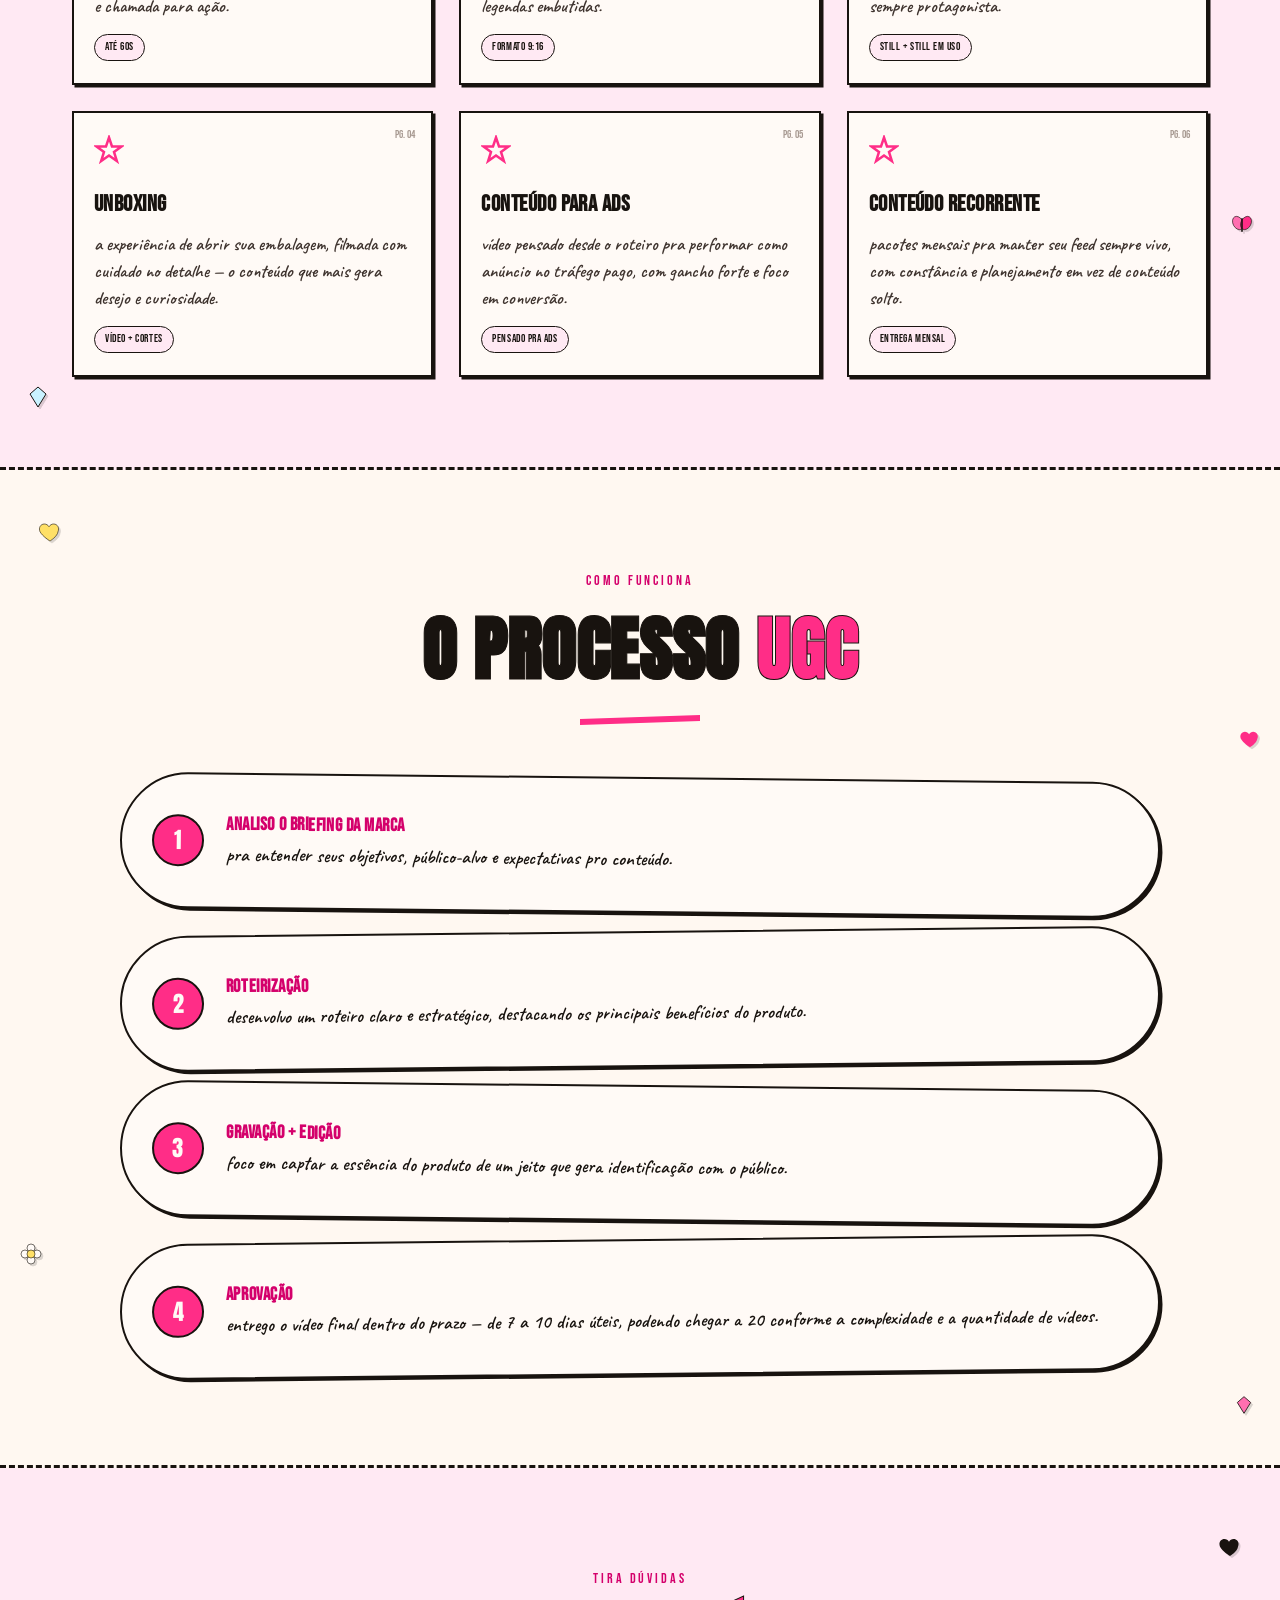
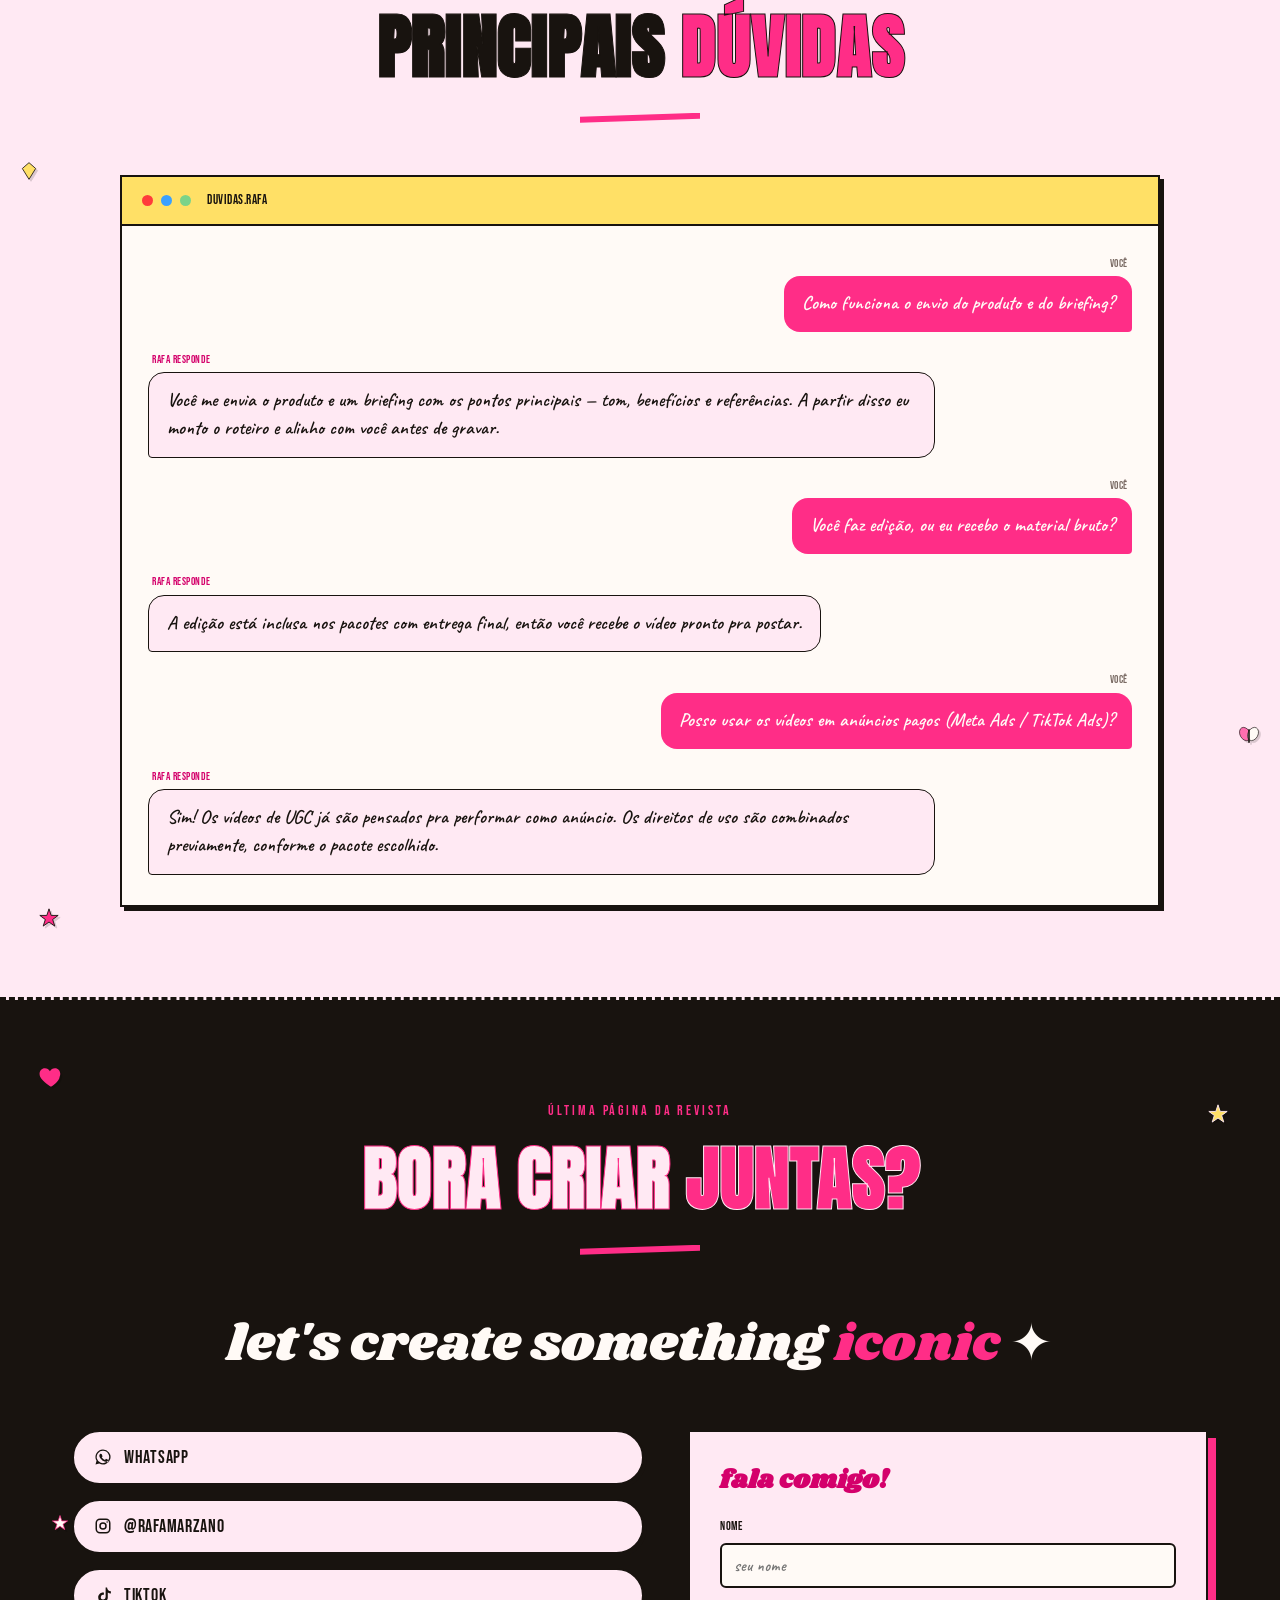
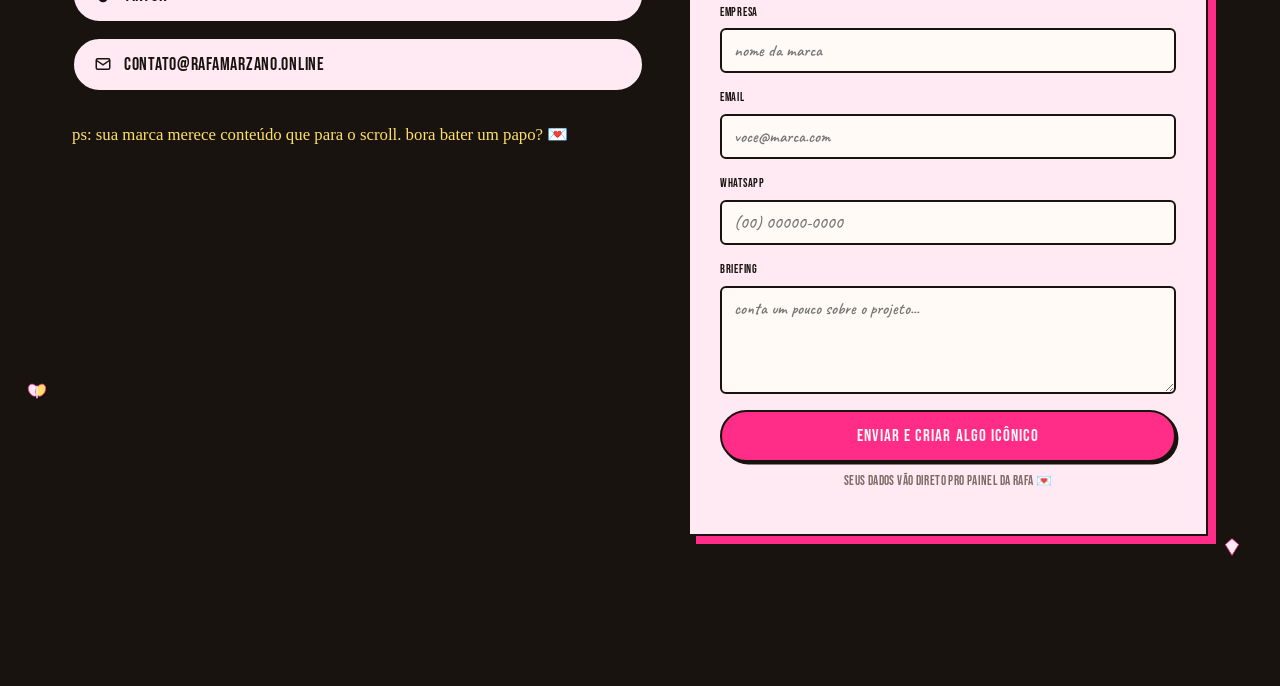
==== commit 4586c66e: "Atualiza case de sucesso (+1M e +5M), renomeia Gastronomia para Alimentos e bebidas e adiciona novos" ====
--- a/index.html
+++ b/index.html
@@ -566,7 +566,8 @@
    CASE DE SUCESSO — antes da seção de vídeos
    ========================================================================== */
 .case{ background:var(--white); border-bottom:3px dashed var(--black); }
-.case-grid{ display:flex; flex-wrap:wrap; justify-content:center; gap:48px; margin-bottom:32px; }
+.case-grid{ display:flex; flex-direction:column; align-items:center; gap:64px; margin-bottom:32px; }
+.case-par{ display:flex; flex-wrap:wrap; justify-content:center; gap:48px; width:100%; }
 .case-video{ width:100%; max-width:320px; }
 .case-video .cover{ aspect-ratio:9/16; }
 .case-video-metric{
@@ -1065,6 +1066,7 @@
       </div>
     </div>
     <div class="case-grid reveal">
+      <div class="case-par">
       <div class="case-video vcard" tabindex="0" role="button" id="caseVideoCard" aria-label="Assistir case de sucesso" data-video-id="0DwORexkXMs" data-video-url="https://youtube.com/shorts/0DwORexkXMs">
         <div class="cover">
           <span class="cat-tag" data-i18n="caseTag">case de sucesso</span>
@@ -1073,7 +1075,7 @@
             <svg width="20" height="20" viewBox="0 0 24 24" fill="var(--black)"><path d="M8 5v14l11-7z"/></svg>
           </span></div>
         </div>
-        <div class="case-video-metric" data-i18n="caseMetric">+600 mil visualizações</div>
+        <div class="case-video-metric" data-i18n="caseMetric">+1M visualizações</div>
       </div>
       <!-- [EDITAR] depois de salvar o print das métricas em imagens/portfolio-fotos/case-sucesso-metricas.png
            (mesmo nome do arquivo abaixo), ele substitui este quadro automaticamente. O quadro
@@ -1083,6 +1085,28 @@
           onload="this.closest('.ph').classList.add('tem-imagem')"
           onerror="this.remove()">
         <span class="ph-texto" data-i18n-html="casePlaceholder">📊 cole aqui o print das métricas<br><small>imagens/portfolio-fotos/case-sucesso-metricas.png</small></span>
+      </div>
+      </div>
+      <div class="case-par">
+      <div class="case-video vcard" tabindex="0" role="button" id="caseVideoCard2" aria-label="Assistir case de sucesso" data-video-id="Vmw91tOkkgs" data-video-url="https://youtube.com/shorts/Vmw91tOkkgs">
+        <div class="cover">
+          <span class="cat-tag" data-i18n="caseTag">case de sucesso</span>
+          <img class="cover-img" src="https://i.ytimg.com/vi/Vmw91tOkkgs/maxresdefault.jpg" onerror="this.onerror=null;this.src='https://i.ytimg.com/vi/Vmw91tOkkgs/hqdefault.jpg';" alt="" loading="lazy">
+          <div class="play"><span>
+            <svg width="20" height="20" viewBox="0 0 24 24" fill="var(--black)"><path d="M8 5v14l11-7z"/></svg>
+          </span></div>
+        </div>
+        <div class="case-video-metric" data-i18n="caseMetric2">+5M visualizações</div>
+      </div>
+      <!-- [EDITAR] depois de salvar o print das métricas em imagens/portfolio-fotos/case-sucesso-metricas-2.png
+           (mesmo nome do arquivo abaixo), ele substitui este quadro automaticamente. O quadro
+           fica no mesmo enquadramento 9:16 do vídeo ao lado, pra ficarem do mesmo tamanho. -->
+      <div class="ph ph-upload case-metric-ph">
+        <img class="ph-img" src="imagens/portfolio-fotos/case-sucesso-metricas-2.png" alt=""
+          onload="this.closest('.ph').classList.add('tem-imagem')"
+          onerror="this.remove()">
+        <span class="ph-texto" data-i18n-html="casePlaceholder">📊 cole aqui o print das métricas<br><small>imagens/portfolio-fotos/case-sucesso-metricas-2.png</small></span>
+      </div>
       </div>
     </div>
   </div>
@@ -1362,7 +1386,7 @@
   { key: "moda", labelPt: "moda e acessórios", labelEn: "fashion & accessories", subPt: "outfits que dão vontade de comprar", subEn: "outfits that make you want to shop" },
   { key: "ads", labelPt: "ads", labelEn: "ads", subPt: "conteúdo pensado pra performar como anúncio", subEn: "content designed to perform as an ad" },
   { key: "tech", labelPt: "tech", labelEn: "tech", subPt: "apps e tech em linguagem humana", subEn: "apps and tech in human language" },
-  { key: "gastronomia", labelPt: "gastronomia", labelEn: "food", subPt: "receitas e sabores que dão água na boca", subEn: "recipes and flavors that make your mouth water" },
+  { key: "gastronomia", labelPt: "alimentos e bebidas", labelEn: "food & beverages", subPt: "receitas e sabores que dão água na boca", subEn: "recipes and flavors that make your mouth water" },
   { key: "decor", labelPt: "home/decor", labelEn: "home/decor", subPt: "ambientes que inspiram", subEn: "spaces that inspire" },
   { key: "wellness-fit", labelPt: "wellness/fit", labelEn: "wellness/fit", subPt: "rotina saudável sem parecer chato", subEn: "healthy routine that doesn't feel boring" },
 ];
@@ -1390,9 +1414,13 @@
   { title: "Haircare – Pantene", id: "OqADOIezdro", capa: "capa-haircare-pantene.jpg", cats: ["beleza", "ads"], subcat: "haircare", progress: 82 },
   { title: "Haircare – Elseve", id: "MhpClbp7ydE", capa: "capa-haircare-elseve.jpg", cats: ["beleza", "ads"], subcat: "haircare", progress: 78 },
   { title: "Skincare ASMR – Garnier", id: "kfmjTGT1gL0", capa: "capa-skincare-garnier-asmr.jpg", cats: ["beleza"], subcat: "skincare", progress: 74 },
+  { title: "Haircare cachos esculturais – Dove", id: "Q50pEzG35QU", cats: ["beleza"], subcat: "haircare", progress: 71 },
   { title: "Coleção Camisa Brasil – Hering (Versão 1)", id: "VJhkm73EYhU", cats: ["moda"], progress: 72 },
   { title: "Uma peça, sete looks – Shein", id: "msCW92ZLvnU", capa: "capa-shein-sete-looks.jpg", cats: ["moda"], progress: 90 },
   { title: "Promo – Óculos Zoss", id: "sEZFEhOwtE0", cats: ["moda", "ads"], progress: 75 },
+  { title: "Campanha Black Popozuda – Clarinha", id: "6Wmtfopr-88", cats: ["beleza", "ads"], subcat: "skincare", progress: 77 },
+  { title: "Campanha Black Popozuda – Creme termoativador", id: "rIrspTnrkOk", cats: ["beleza", "ads"], subcat: "skincare", progress: 64 },
+  { title: "Campanha Black Popozuda – Sérum lisinha", id: "MOWcaNUOhdw", cats: ["beleza", "ads"], subcat: "skincare", progress: 69 },
   { title: "Acessório Dia dos Pais – Gemany", id: "D1PXnbh-mig", cats: ["moda"], progress: 48 },
   { title: "Coleção Camisa Brasil – Hering (Versão 2)", id: "TyRHn7K93JM", cats: ["moda"], progress: 68 },
   { title: "Unboxing de roupas – Temu", id: "h8v-Lkg7GYw", capa: "capa-unboxing-temu.jpg", cats: ["moda"], progress: 66 },
@@ -1405,6 +1433,7 @@
   { title: "Passaporte de pontos – Decolar", id: "DnmtUWxcj-0", cats: ["tech"], progress: 50 },
   { title: "Promo – Bacio di Latte", id: "PZXHUwaRA58", cats: ["gastronomia", "ads"], progress: 88 },
   { title: "Receita – LaCreme", id: "Bv-hVPY1w54", cats: ["gastronomia"], progress: 54 },
+  { title: "Vídeo game edição Go! Jelly", id: "1vv2NzLQ9dI", cats: ["gastronomia", "moda"], progress: 66 },
   { title: "Gel de unha – Bluwe", id: "kwDV78lrpYU", cats: ["ads"], progress: 69 },
   { title: "Luminária Cogumelo", id: "udcFJBn_Ycw", cats: ["decor"], progress: 45 },
   { title: "Kit de Velas – Temu", id: "1BbS9kiljks", cats: ["decor"], progress: 49 },
@@ -1661,12 +1690,13 @@
 // erro 153 ao tentar tocar aqui dentro. Pra tocar dentro do site, like os outros vídeos,
 // é preciso habilitar isso nas configurações avançadas do vídeo (ou trocar por outro
 // vídeo que já permita). Até lá, o card abre e mostra esse erro do próprio YouTube.
-const caseVideoCard = document.getElementById('caseVideoCard');
-if(caseVideoCard){
+['caseVideoCard', 'caseVideoCard2'].forEach(idCard => {
+  const caseVideoCard = document.getElementById(idCard);
+  if(!caseVideoCard) return;
   const abrirCase = () => openVideoLightbox(caseVideoCard.dataset.videoId, L('Case de sucesso', 'Success case'));
   caseVideoCard.addEventListener('click', abrirCase);
   caseVideoCard.addEventListener('keydown', (e) => { if(e.key === 'Enter' || e.key === ' '){ e.preventDefault(); abrirCase(); } });
-}
+});
 
 // ---- feedbacks: cada card espera um print em imagens/portfolio-fotos/ com o nome
 //      abaixo. Enquanto o arquivo não existir, aparece um quadro tracejado de
@@ -1764,7 +1794,8 @@
   caseKicker: { pt: "conteúdo que estourou", en: "content that blew up" },
   caseTitle: { pt: 'case de <span class="hl">sucesso</span>', en: '<span class="hl">success</span> case' },
   caseTag: { pt: "case de sucesso", en: "success case" },
-  caseMetric: { pt: "+600 mil visualizações", en: "+600k views" },
+  caseMetric: { pt: "+1M visualizações", en: "+1M views" },
+  caseMetric2: { pt: "+5M visualizações", en: "+5M views" },
   caseIntroTitulo: { pt: "conteúdo que gera alcance e conexão", en: "content that drives reach and connection" },
   caseIntroTexto: { pt: "Conteúdo pensado para prender a atenção, despertar interesse e conectar a marca com novos públicos.", en: "Content designed to grab attention, spark interest and connect the brand with new audiences." },
   casePlaceholder: { pt: "📊 cole aqui o print das métricas<br><small>imagens/portfolio-fotos/case-sucesso-metricas.png</small>", en: "📊 paste the metrics screenshot here<br><small>imagens/portfolio-fotos/case-sucesso-metricas.png</small>" },
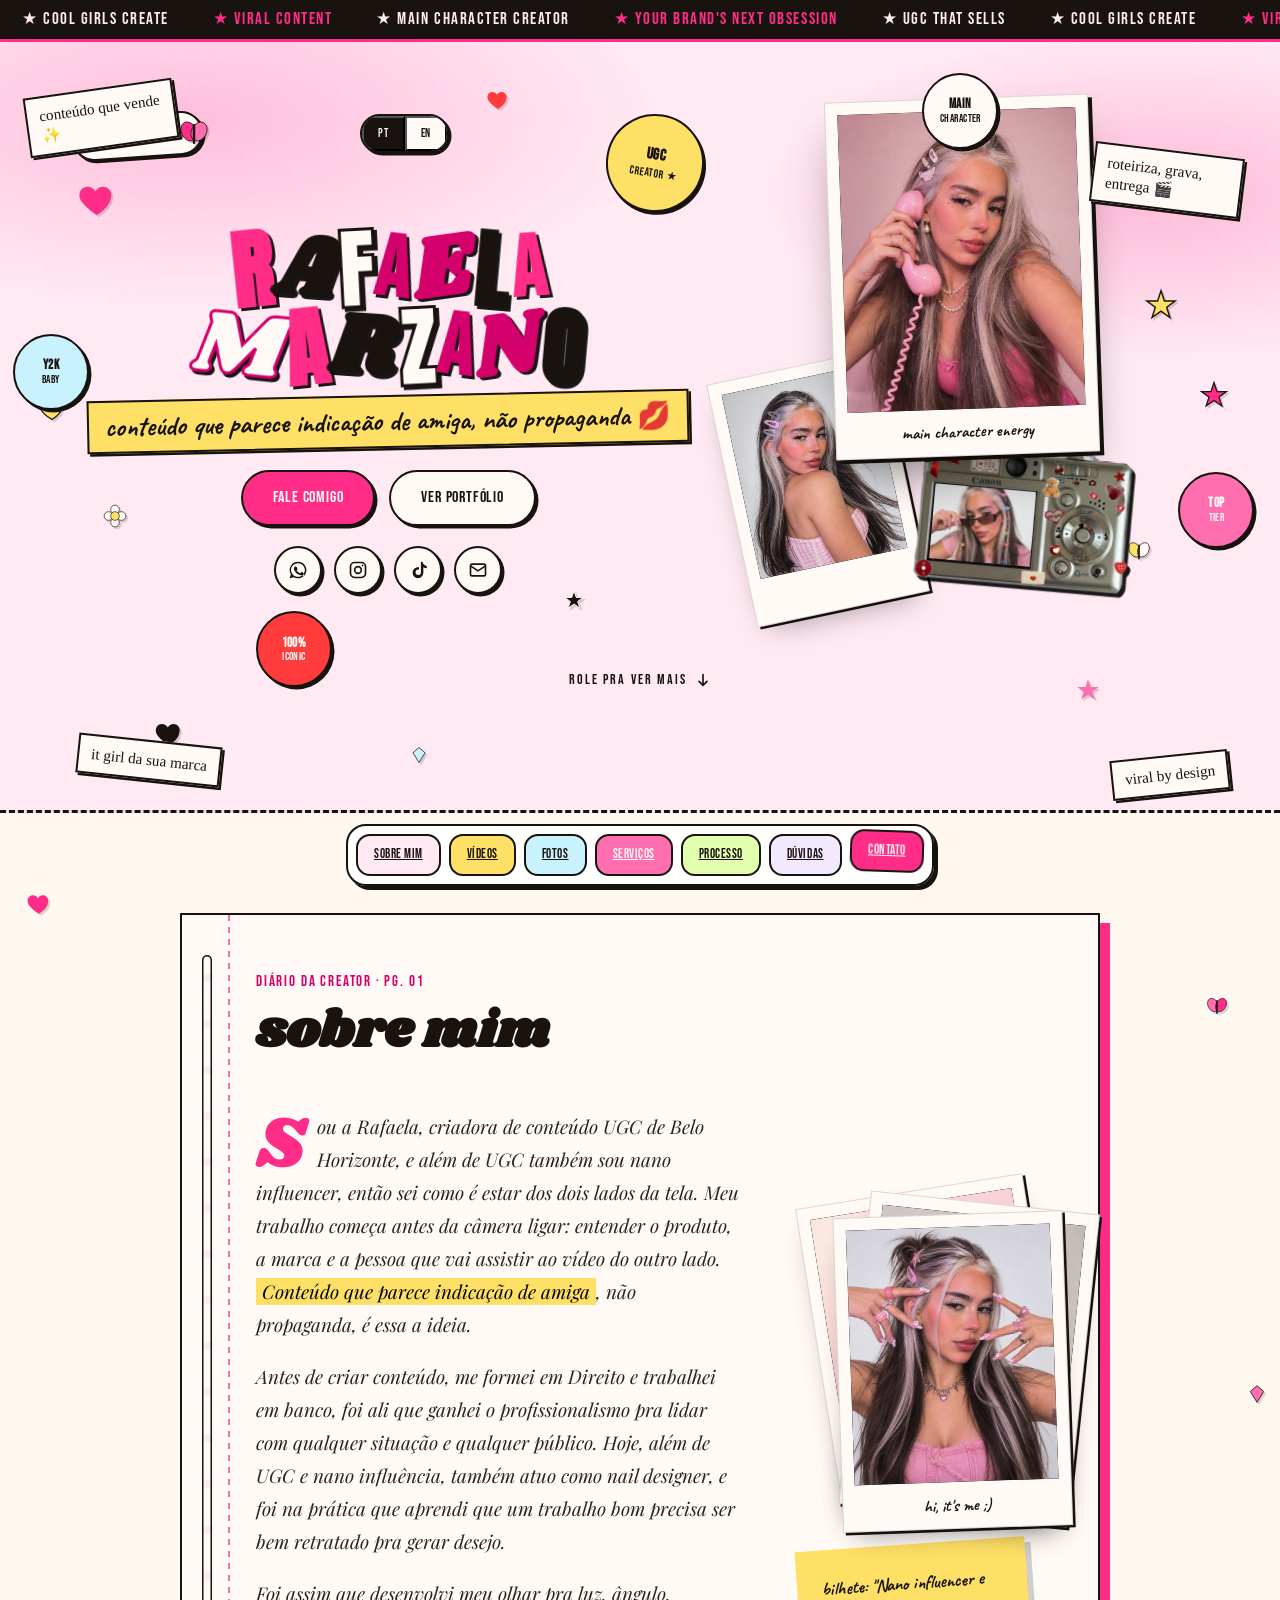
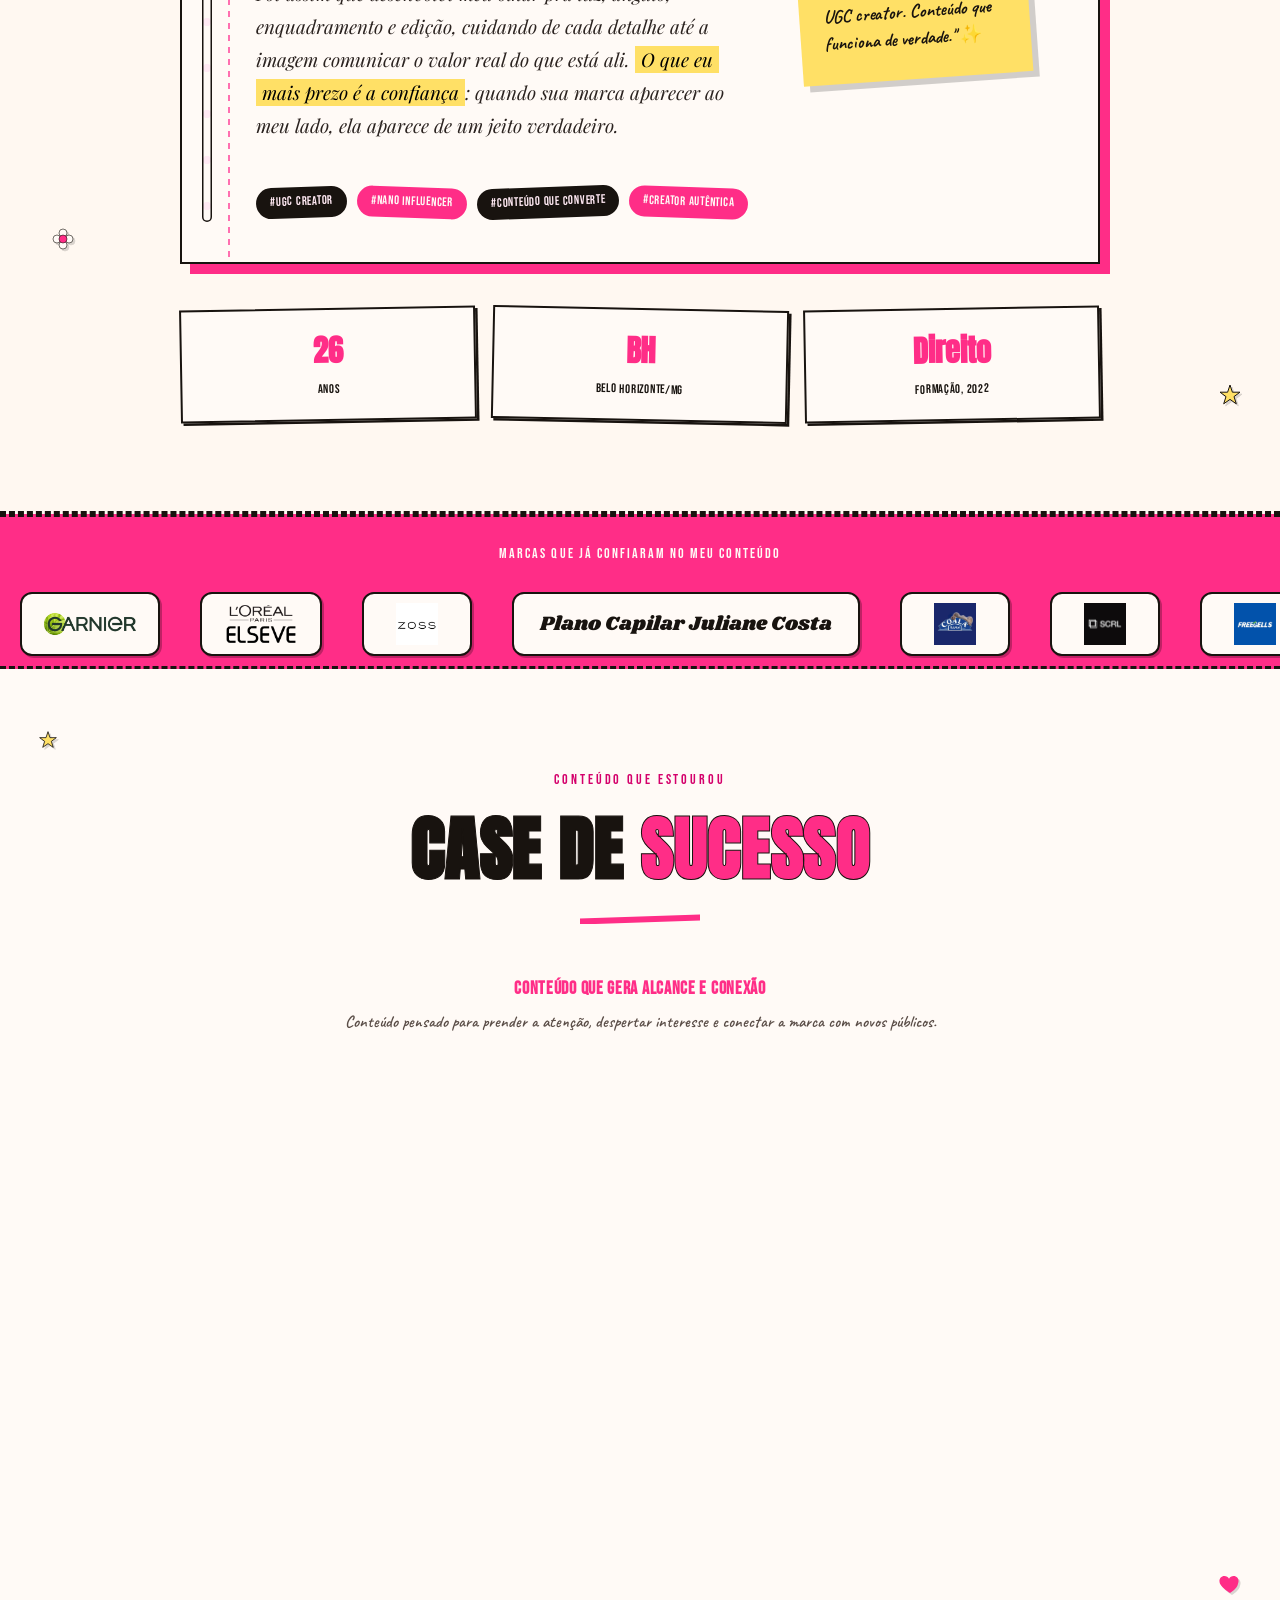
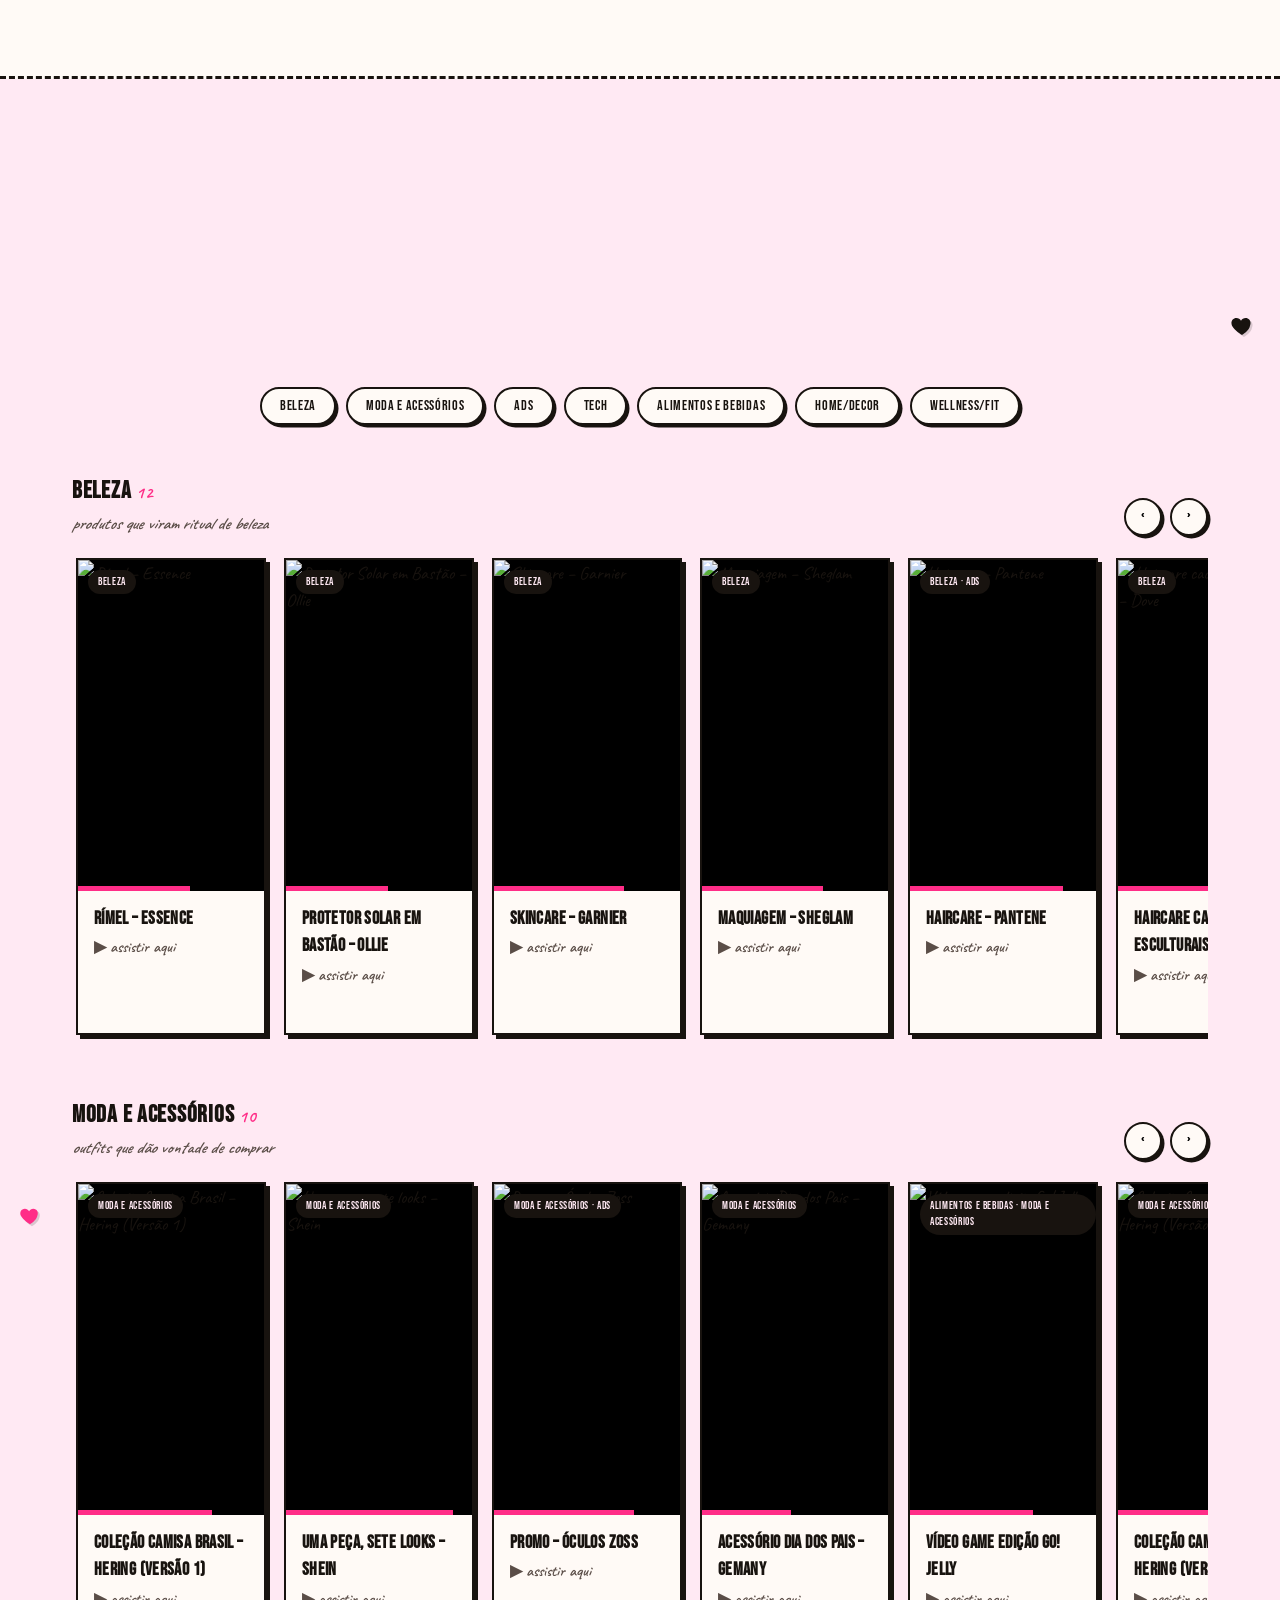
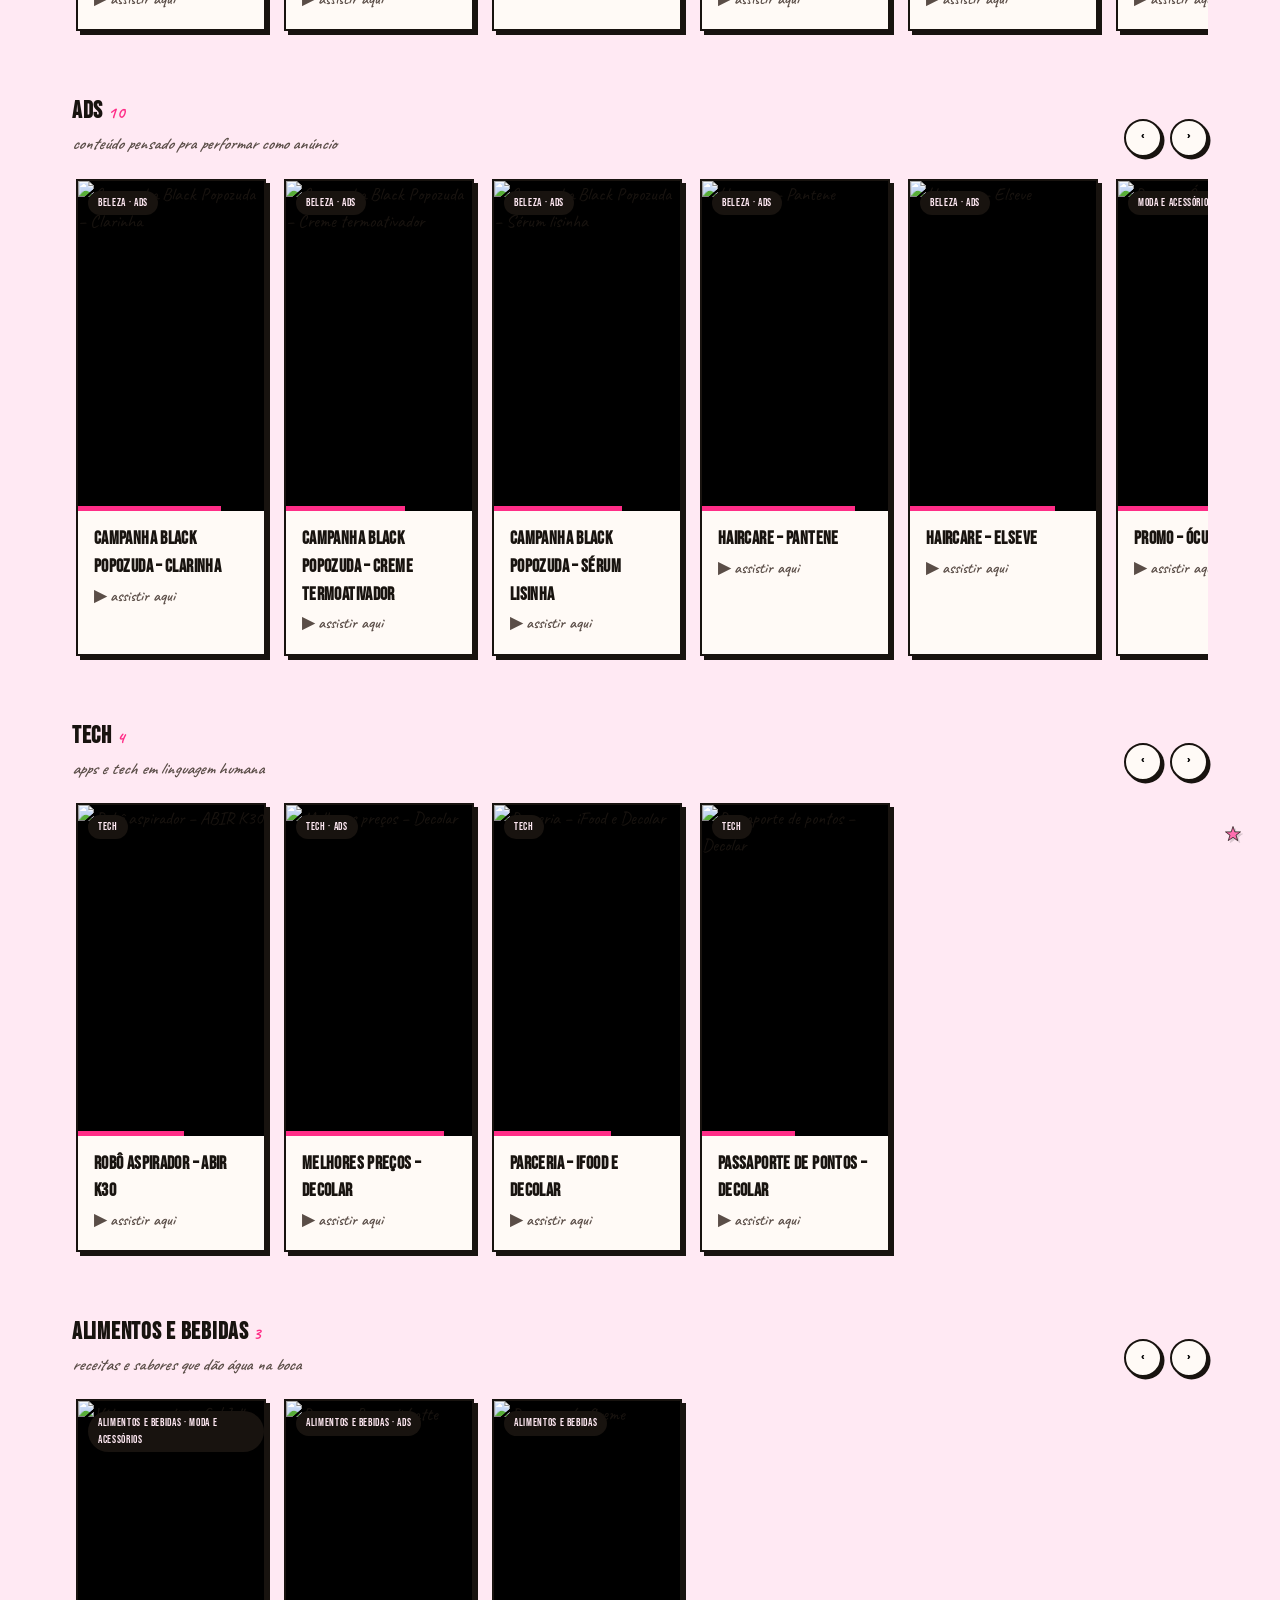
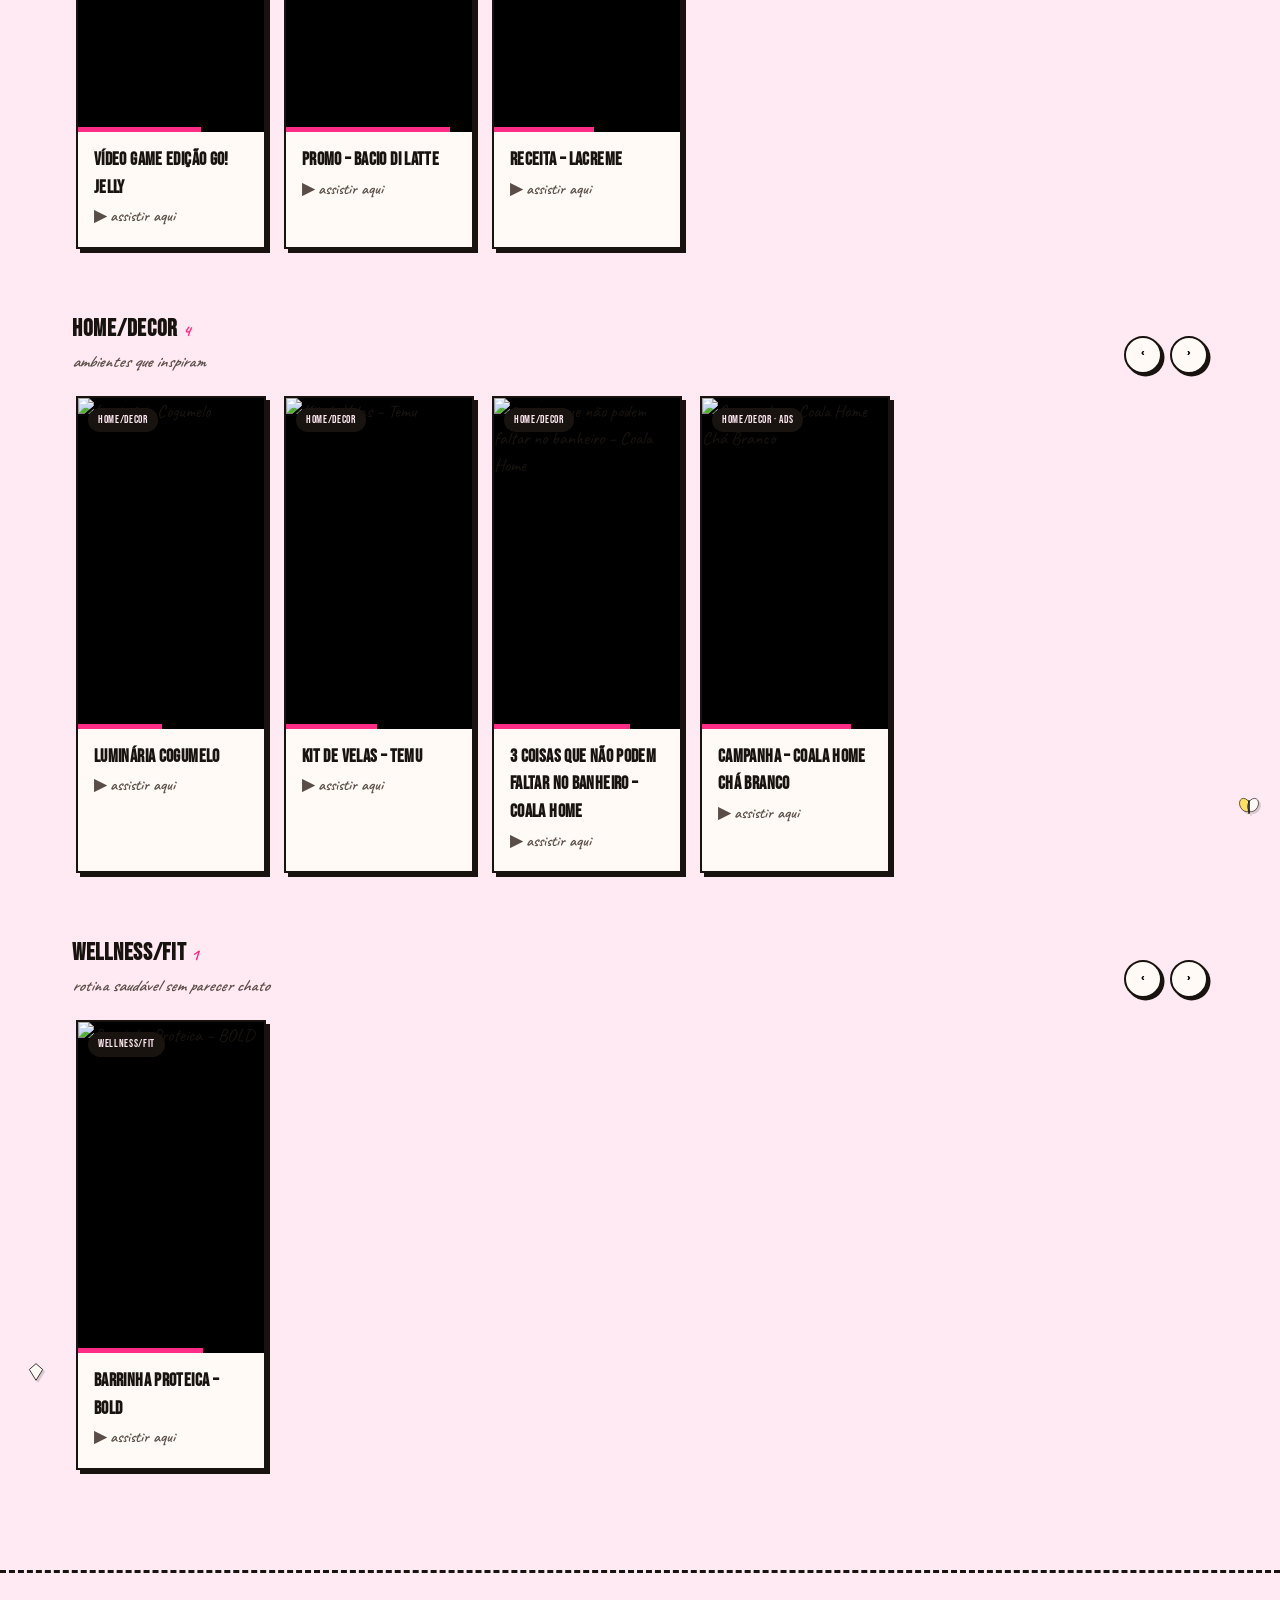
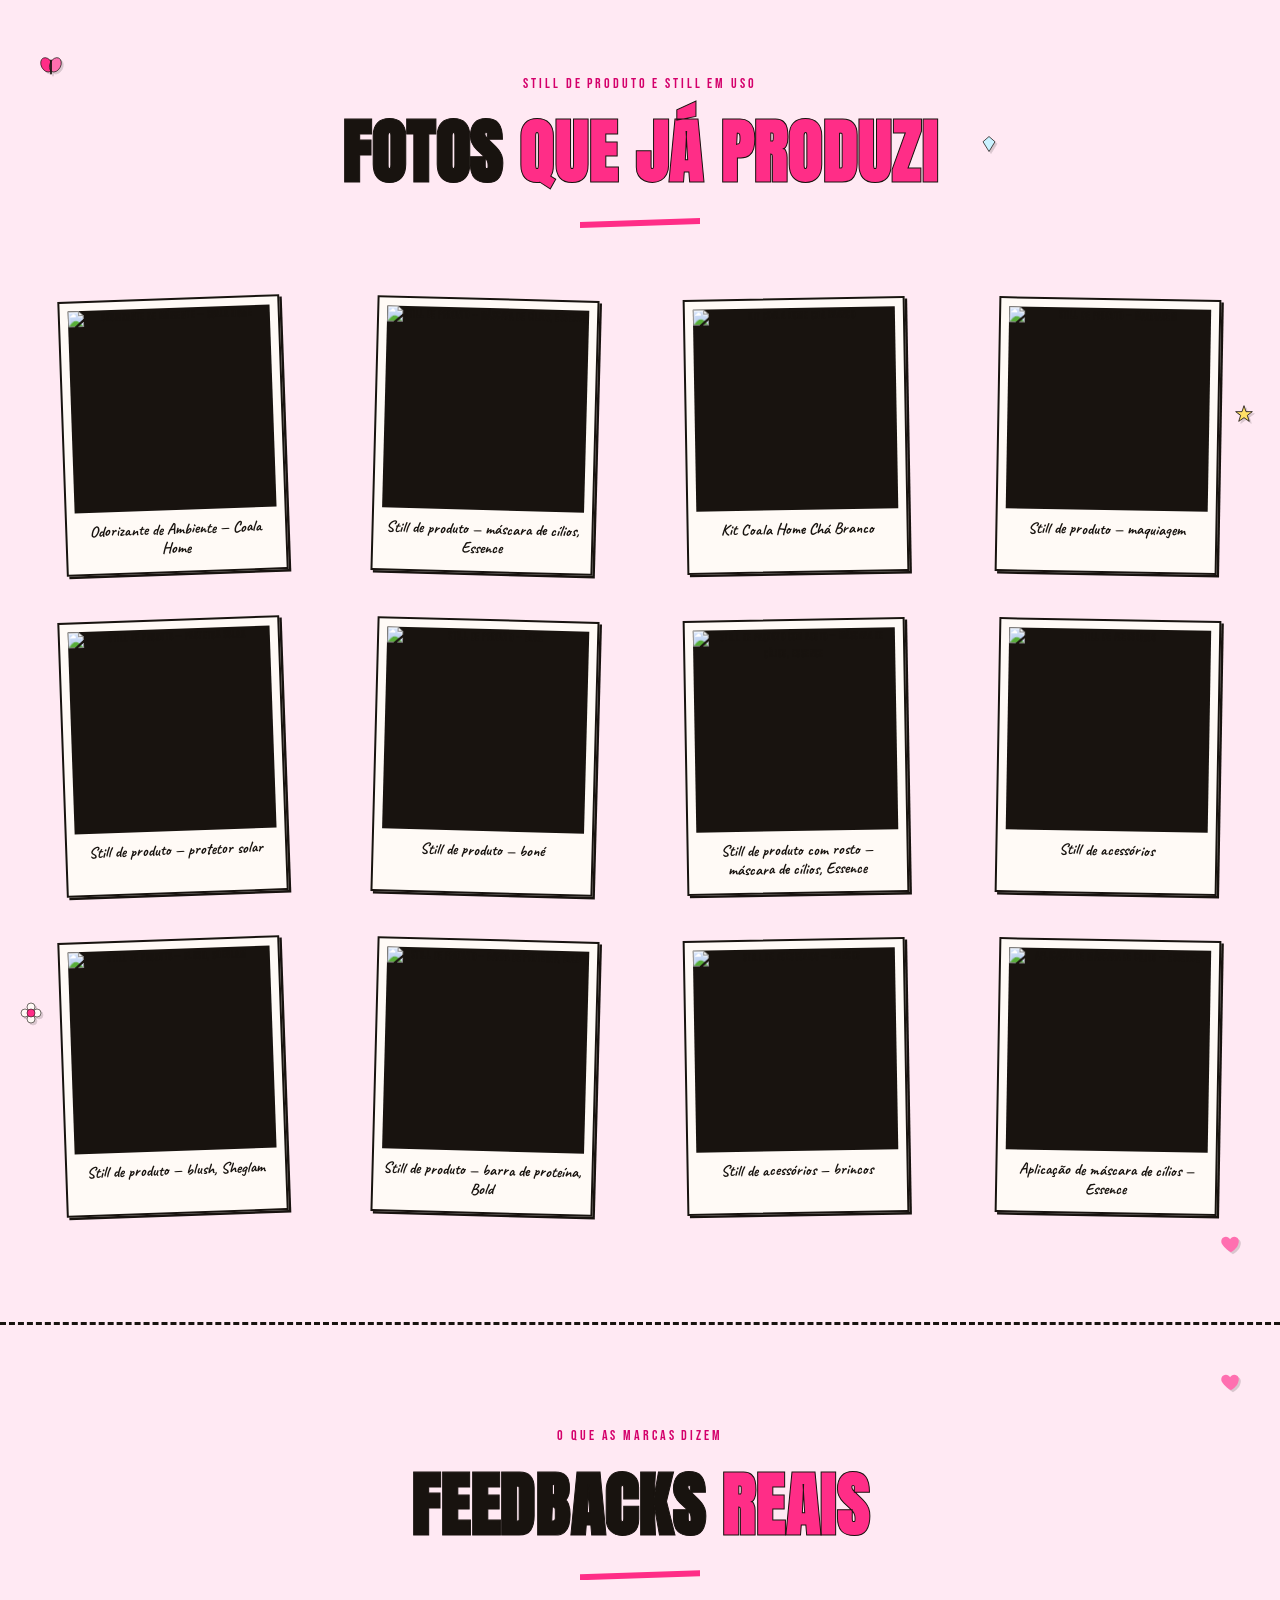
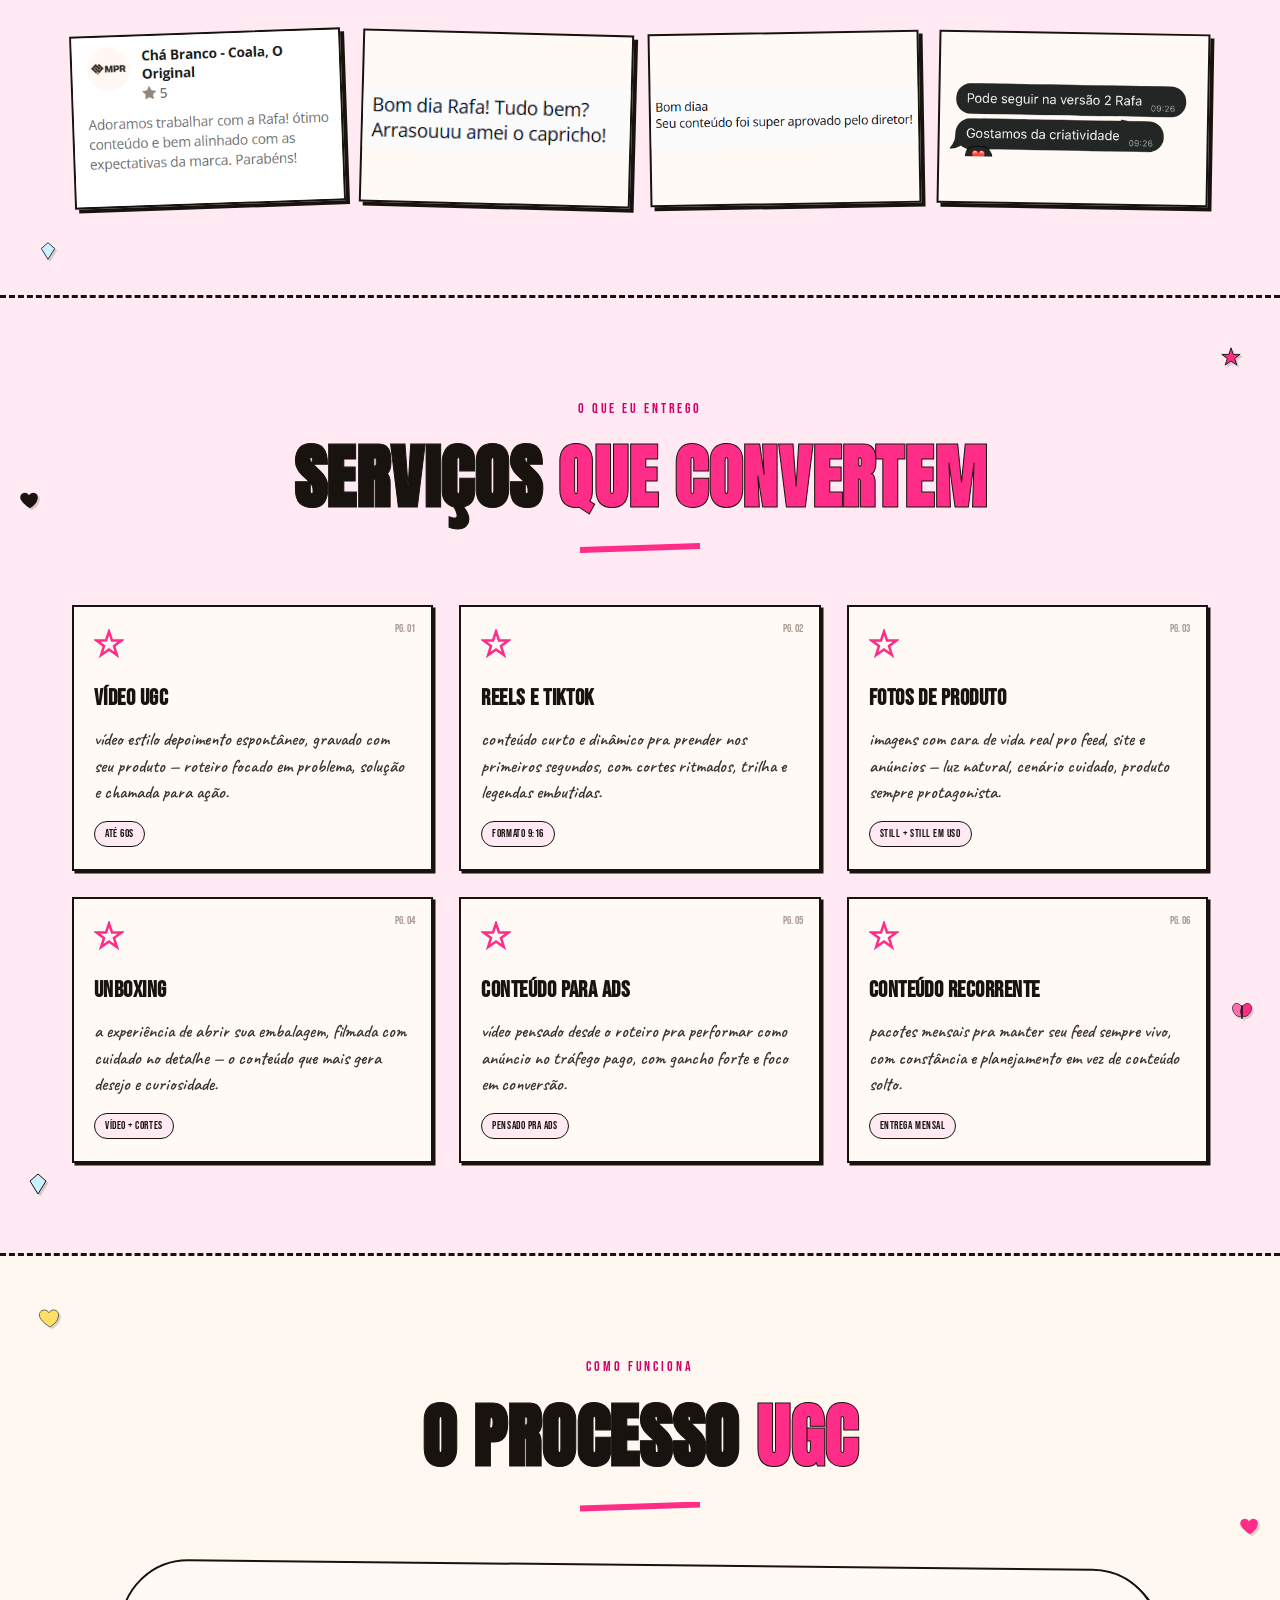
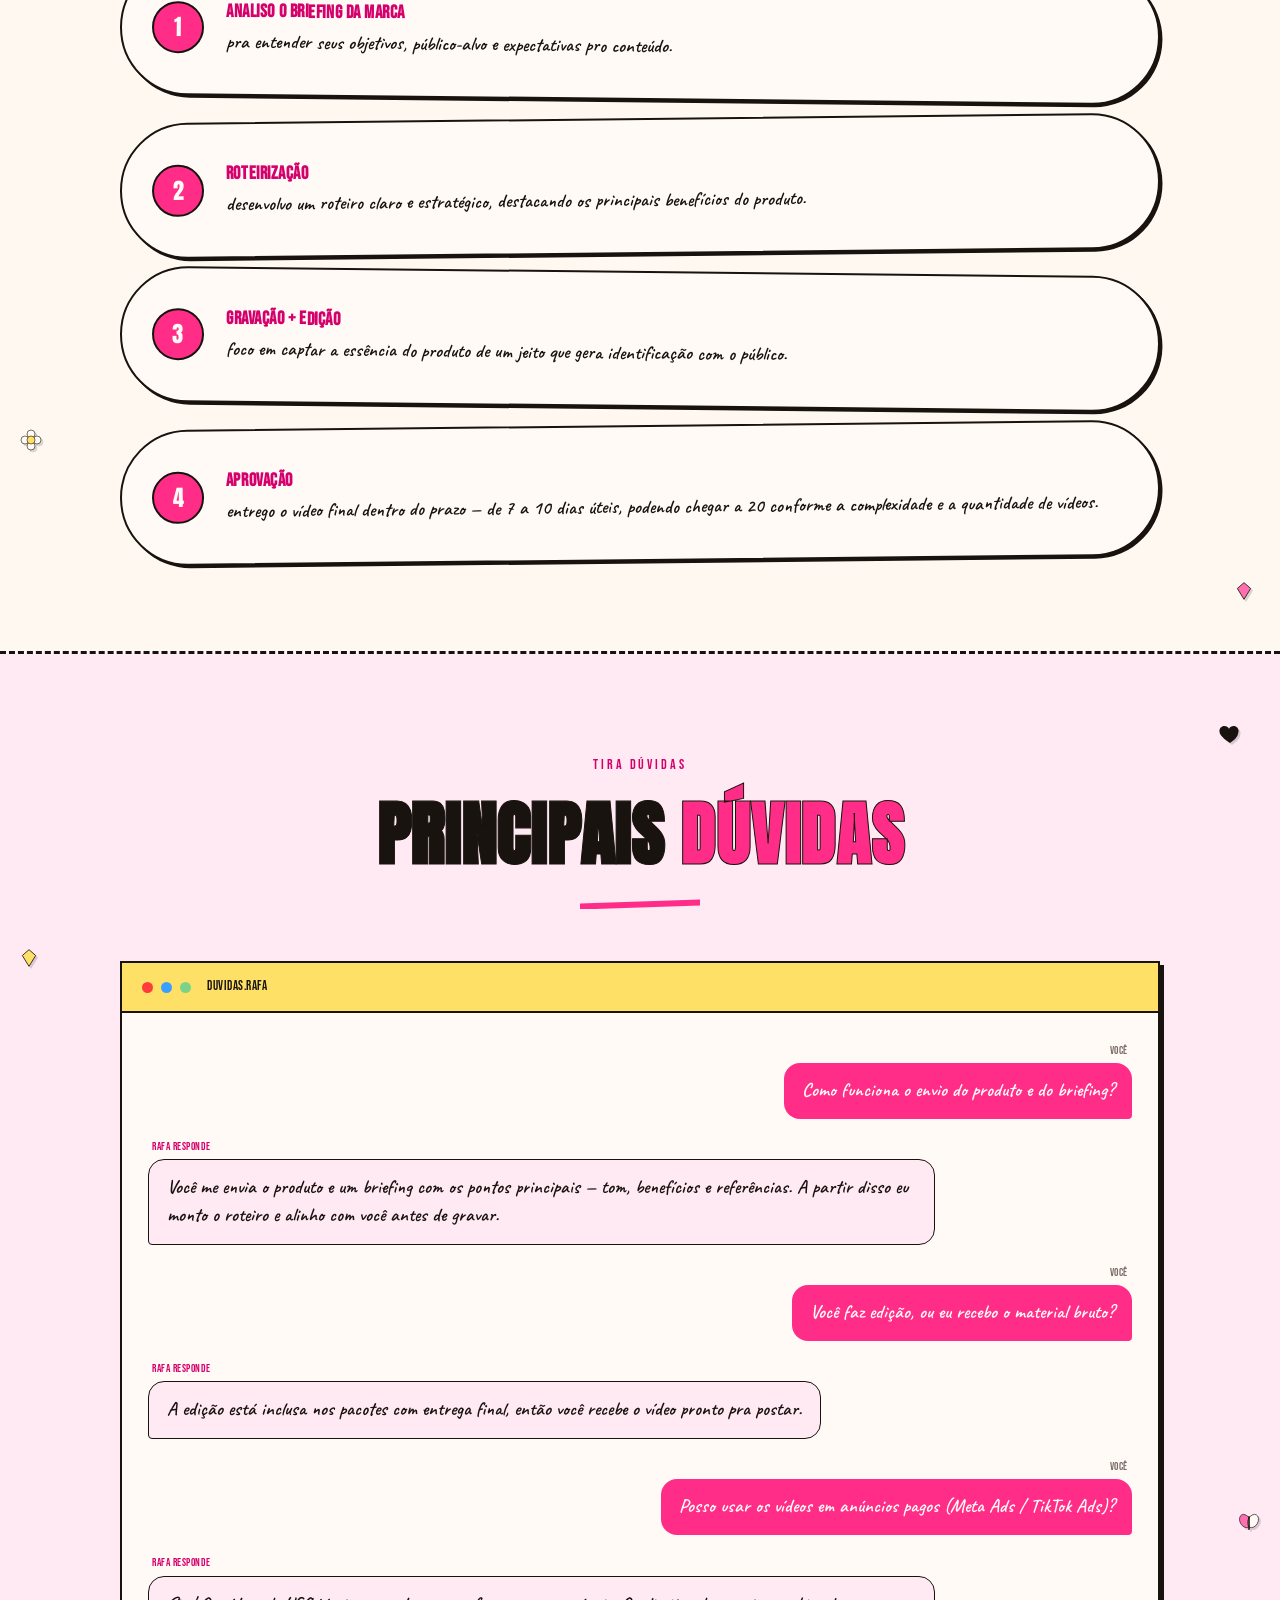
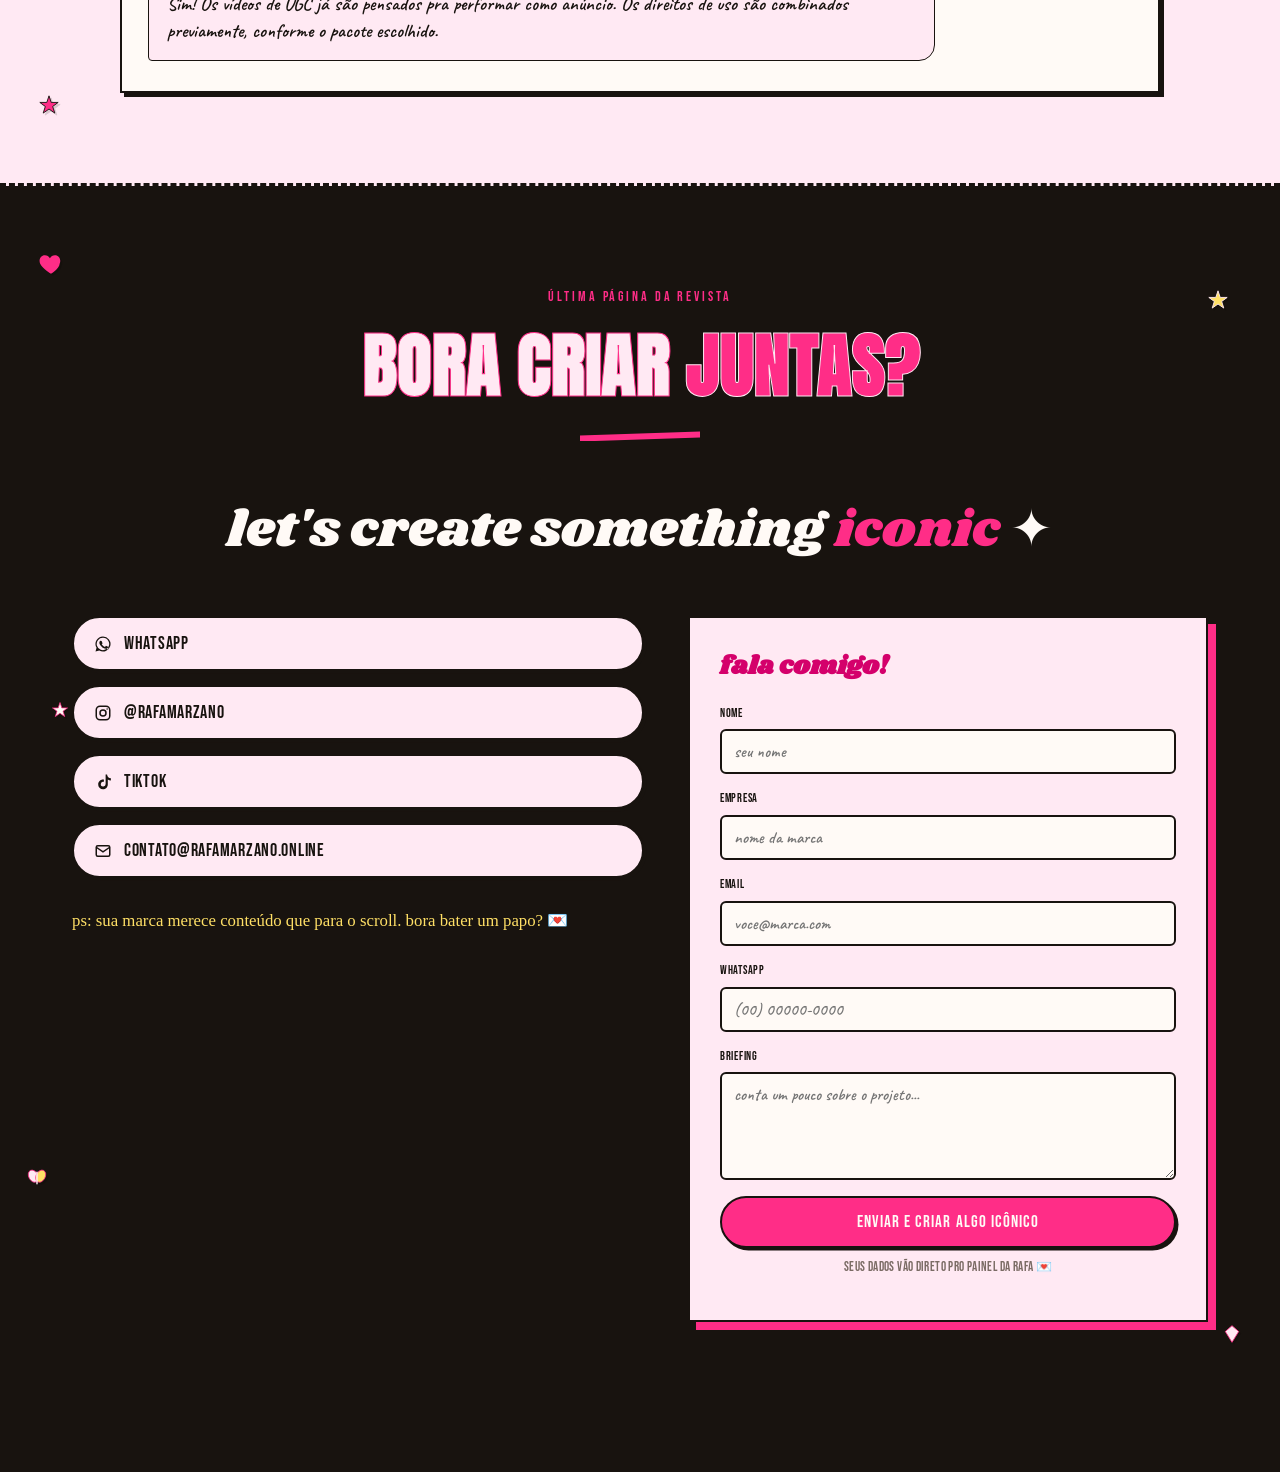
==== commit 6cf0b047: "Case de sucesso lado a lado e nova ordem dos vídeos (beleza, moda e ads) Co-Authored-By: Claude Sonn" ====
--- a/index.html
+++ b/index.html
@@ -566,8 +566,9 @@
    CASE DE SUCESSO — antes da seção de vídeos
    ========================================================================== */
 .case{ background:var(--white); border-bottom:3px dashed var(--black); }
-.case-grid{ display:flex; flex-direction:column; align-items:center; gap:64px; margin-bottom:32px; }
-.case-par{ display:flex; flex-wrap:wrap; justify-content:center; gap:48px; width:100%; }
+.case-grid{ display:flex; flex-wrap:wrap; justify-content:center; align-items:flex-start; gap:40px; margin-bottom:32px; }
+.case-par{ display:flex; flex-wrap:wrap; justify-content:center; align-items:flex-start; gap:24px; }
+.case-par .case-video, .case-par .case-metric-ph{ flex:0 1 250px; width:250px; max-width:100%; }
 .case-video{ width:100%; max-width:320px; }
 .case-video .cover{ aspect-ratio:9/16; }
 .case-video-metric{
@@ -1410,18 +1411,19 @@
   { title: "Protetor Solar em Bastão – Ollie", id: "ftPZUbps5l4", cats: ["beleza"], subcat: "skincare", progress: 55 },
   { title: "Skincare – Garnier", id: "4-u_Ixr91U0", capa: "capa-skincare-garnier.jpg", cats: ["beleza"], subcat: "skincare", progress: 70 },
   { title: "Maquiagem – Sheglam", id: "9oCH6CQwJ8w", cats: ["beleza"], subcat: "makeup", progress: 65 },
+  { title: "Haircare – Pantene", id: "OqADOIezdro", capa: "capa-haircare-pantene.jpg", cats: ["beleza", "ads"], subcat: "haircare", progress: 82 },
+  { title: "Haircare cachos esculturais – Dove", id: "Q50pEzG35QU", cats: ["beleza"], subcat: "haircare", progress: 71 },
+  { adsPrimeiro: true, title: "Campanha Black Popozuda – Clarinha", id: "6Wmtfopr-88", cats: ["beleza", "ads"], subcat: "skincare", progress: 77 },
+  { adsPrimeiro: true, title: "Campanha Black Popozuda – Creme termoativador", id: "rIrspTnrkOk", cats: ["beleza", "ads"], subcat: "skincare", progress: 64 },
+  { adsPrimeiro: true, title: "Campanha Black Popozuda – Sérum lisinha", id: "MOWcaNUOhdw", cats: ["beleza", "ads"], subcat: "skincare", progress: 69 },
   { title: "Bodycare – Dove", id: "Wc8cZthCIqY", capa: "capa-bodycare-dove.jpg", cats: ["beleza"], subcat: "skincare", progress: 58 },
-  { title: "Haircare – Pantene", id: "OqADOIezdro", capa: "capa-haircare-pantene.jpg", cats: ["beleza", "ads"], subcat: "haircare", progress: 82 },
   { title: "Haircare – Elseve", id: "MhpClbp7ydE", capa: "capa-haircare-elseve.jpg", cats: ["beleza", "ads"], subcat: "haircare", progress: 78 },
   { title: "Skincare ASMR – Garnier", id: "kfmjTGT1gL0", capa: "capa-skincare-garnier-asmr.jpg", cats: ["beleza"], subcat: "skincare", progress: 74 },
-  { title: "Haircare cachos esculturais – Dove", id: "Q50pEzG35QU", cats: ["beleza"], subcat: "haircare", progress: 71 },
   { title: "Coleção Camisa Brasil – Hering (Versão 1)", id: "VJhkm73EYhU", cats: ["moda"], progress: 72 },
   { title: "Uma peça, sete looks – Shein", id: "msCW92ZLvnU", capa: "capa-shein-sete-looks.jpg", cats: ["moda"], progress: 90 },
   { title: "Promo – Óculos Zoss", id: "sEZFEhOwtE0", cats: ["moda", "ads"], progress: 75 },
-  { title: "Campanha Black Popozuda – Clarinha", id: "6Wmtfopr-88", cats: ["beleza", "ads"], subcat: "skincare", progress: 77 },
-  { title: "Campanha Black Popozuda – Creme termoativador", id: "rIrspTnrkOk", cats: ["beleza", "ads"], subcat: "skincare", progress: 64 },
-  { title: "Campanha Black Popozuda – Sérum lisinha", id: "MOWcaNUOhdw", cats: ["beleza", "ads"], subcat: "skincare", progress: 69 },
   { title: "Acessório Dia dos Pais – Gemany", id: "D1PXnbh-mig", cats: ["moda"], progress: 48 },
+  { title: "Vídeo game edição Go! Jelly", id: "1vv2NzLQ9dI", cats: ["gastronomia", "moda"], progress: 66 },
   { title: "Coleção Camisa Brasil – Hering (Versão 2)", id: "TyRHn7K93JM", cats: ["moda"], progress: 68 },
   { title: "Unboxing de roupas – Temu", id: "h8v-Lkg7GYw", capa: "capa-unboxing-temu.jpg", cats: ["moda"], progress: 66 },
   { title: "Fit check academia – Dazy", id: "3g3cJjOntMw", cats: ["moda"], progress: 52 },
@@ -1433,7 +1435,6 @@
   { title: "Passaporte de pontos – Decolar", id: "DnmtUWxcj-0", cats: ["tech"], progress: 50 },
   { title: "Promo – Bacio di Latte", id: "PZXHUwaRA58", cats: ["gastronomia", "ads"], progress: 88 },
   { title: "Receita – LaCreme", id: "Bv-hVPY1w54", cats: ["gastronomia"], progress: 54 },
-  { title: "Vídeo game edição Go! Jelly", id: "1vv2NzLQ9dI", cats: ["gastronomia", "moda"], progress: 66 },
   { title: "Gel de unha – Bluwe", id: "kwDV78lrpYU", cats: ["ads"], progress: 69 },
   { title: "Luminária Cogumelo", id: "udcFJBn_Ycw", cats: ["decor"], progress: 45 },
   { title: "Kit de Velas – Temu", id: "1BbS9kiljks", cats: ["decor"], progress: 49 },
@@ -1592,6 +1593,8 @@
 
   videoRowsEl.innerHTML = catsComVideo.map(cat => {
     let vids = VIDEOS.filter(v => v.cats.includes(cat.key));
+    // na fileira de ads, os vídeos com adsPrimeiro vêm antes dos demais
+    if(cat.key === 'ads') vids = vids.filter(v => v.adsPrimeiro).concat(vids.filter(v => !v.adsPrimeiro));
     if(cat.key === 'beleza' && belezaSubcatAtivo !== 'todos'){
       vids = vids.filter(v => v.subcat === belezaSubcatAtivo);
     }
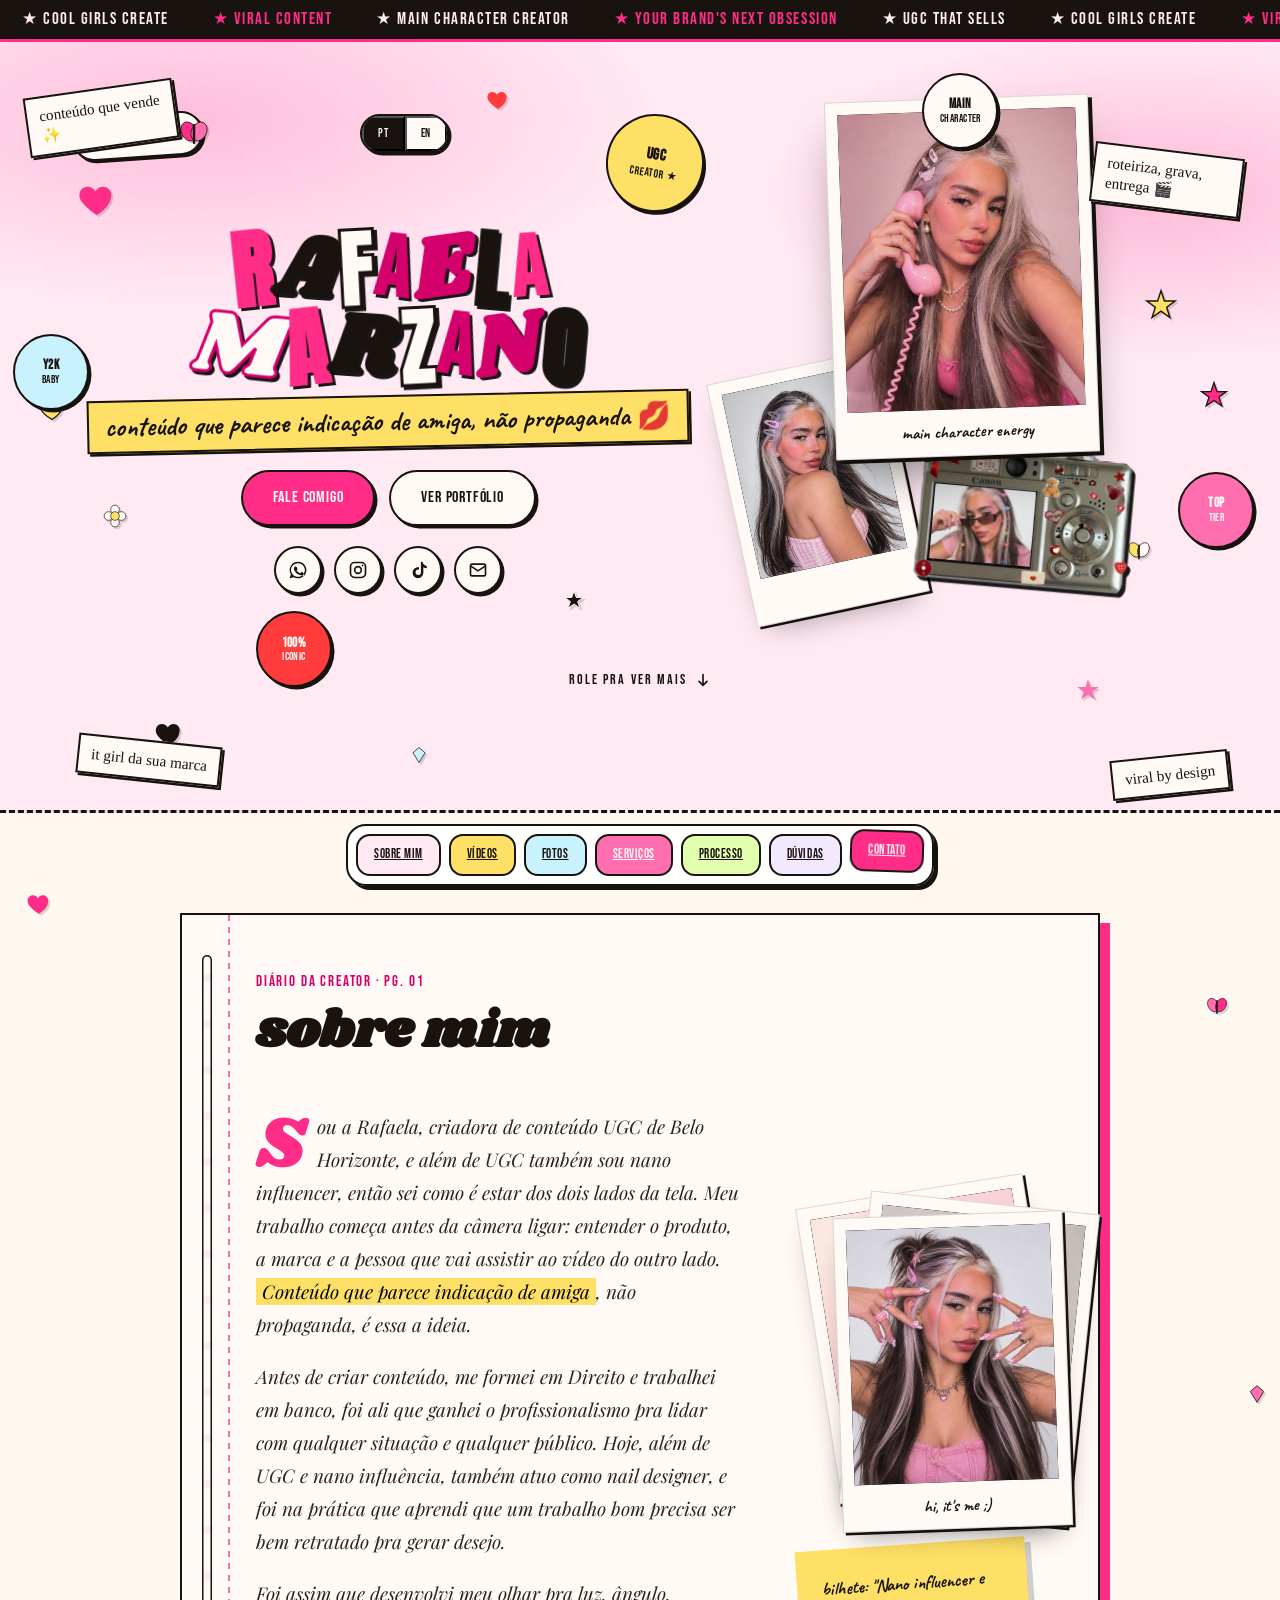
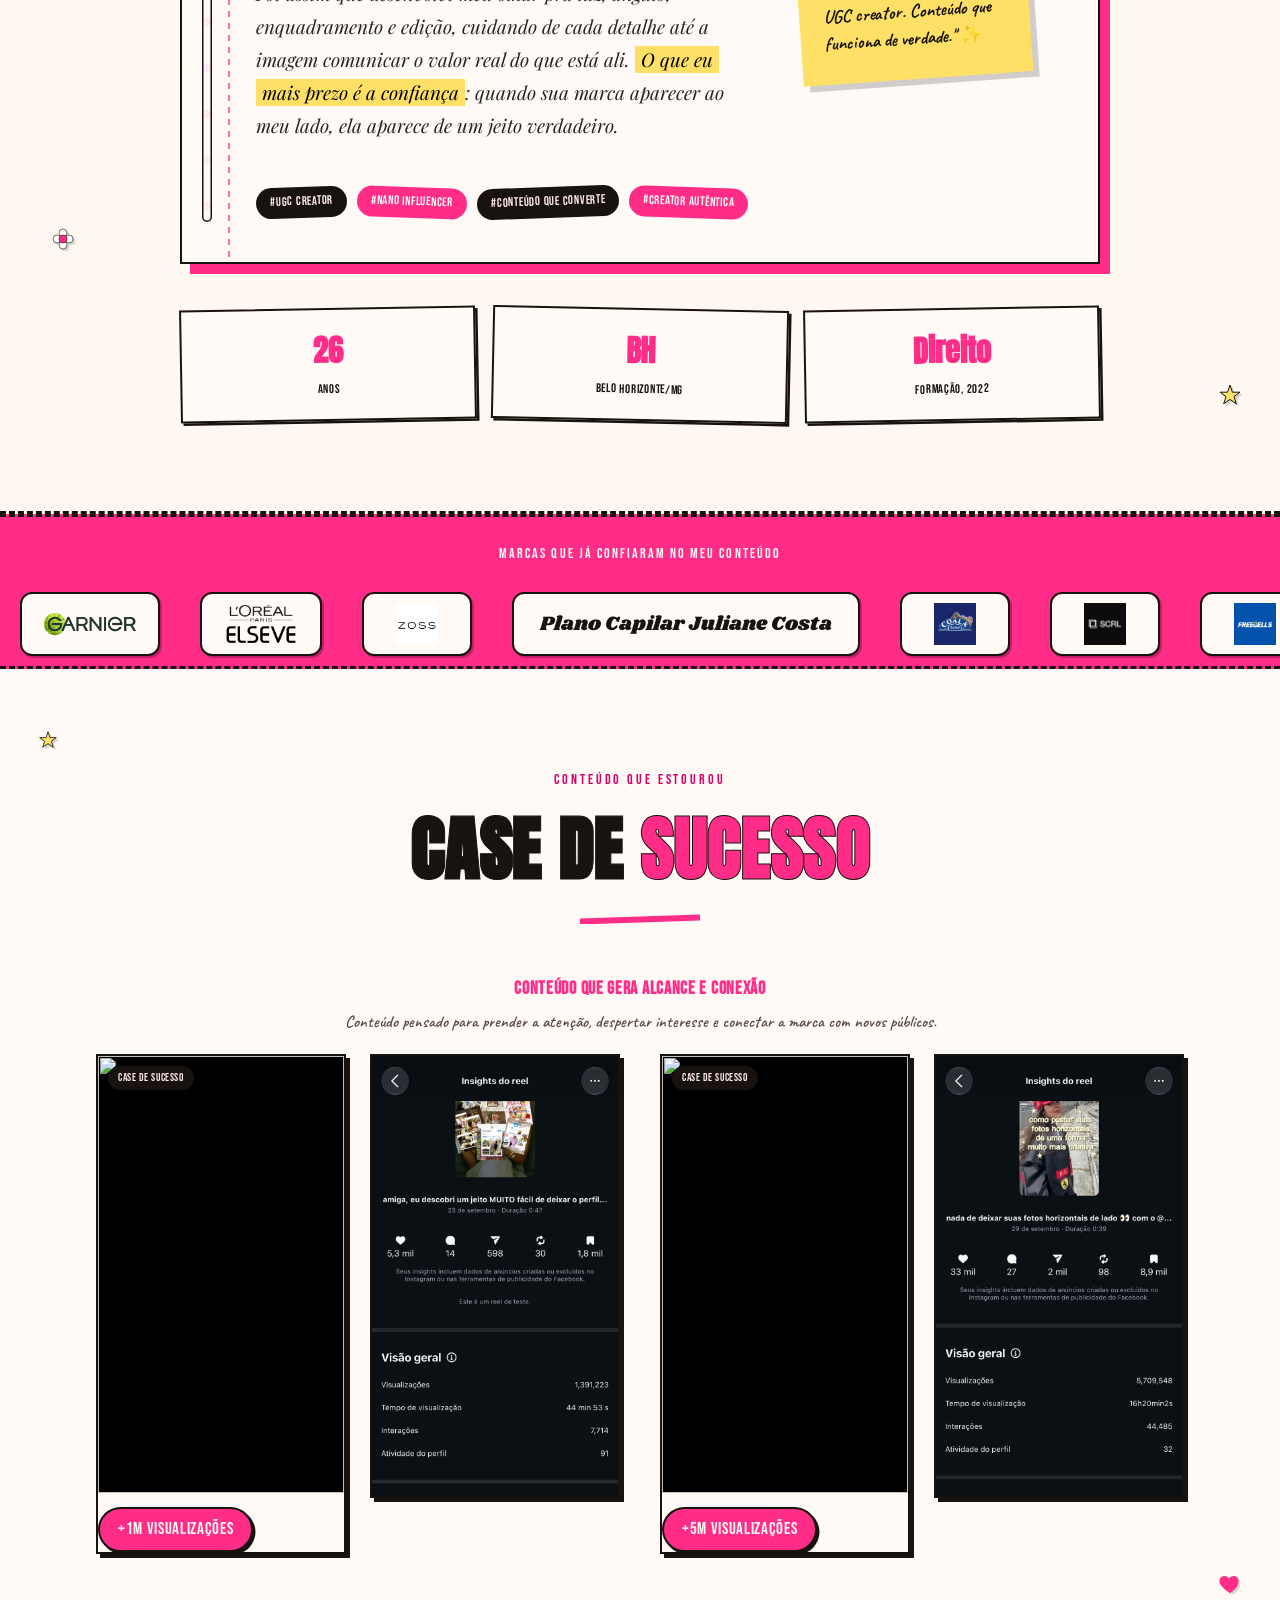
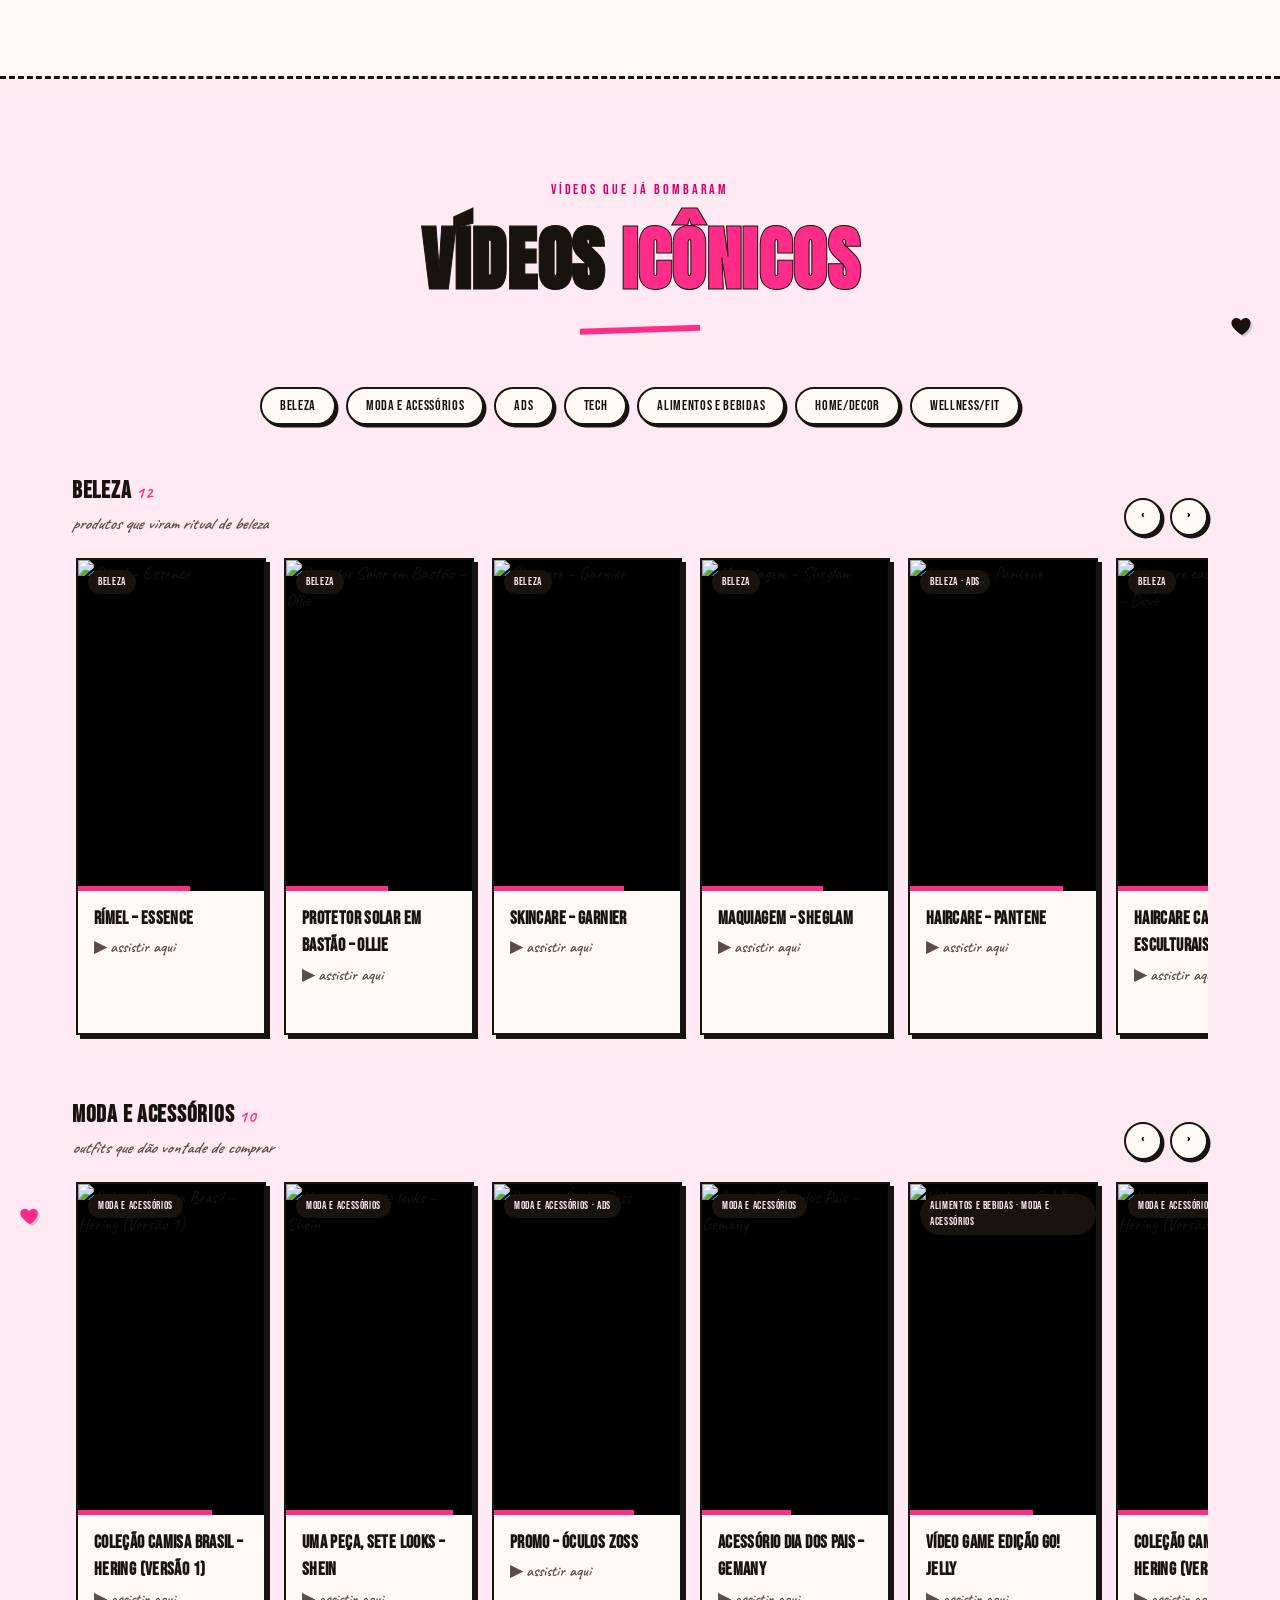
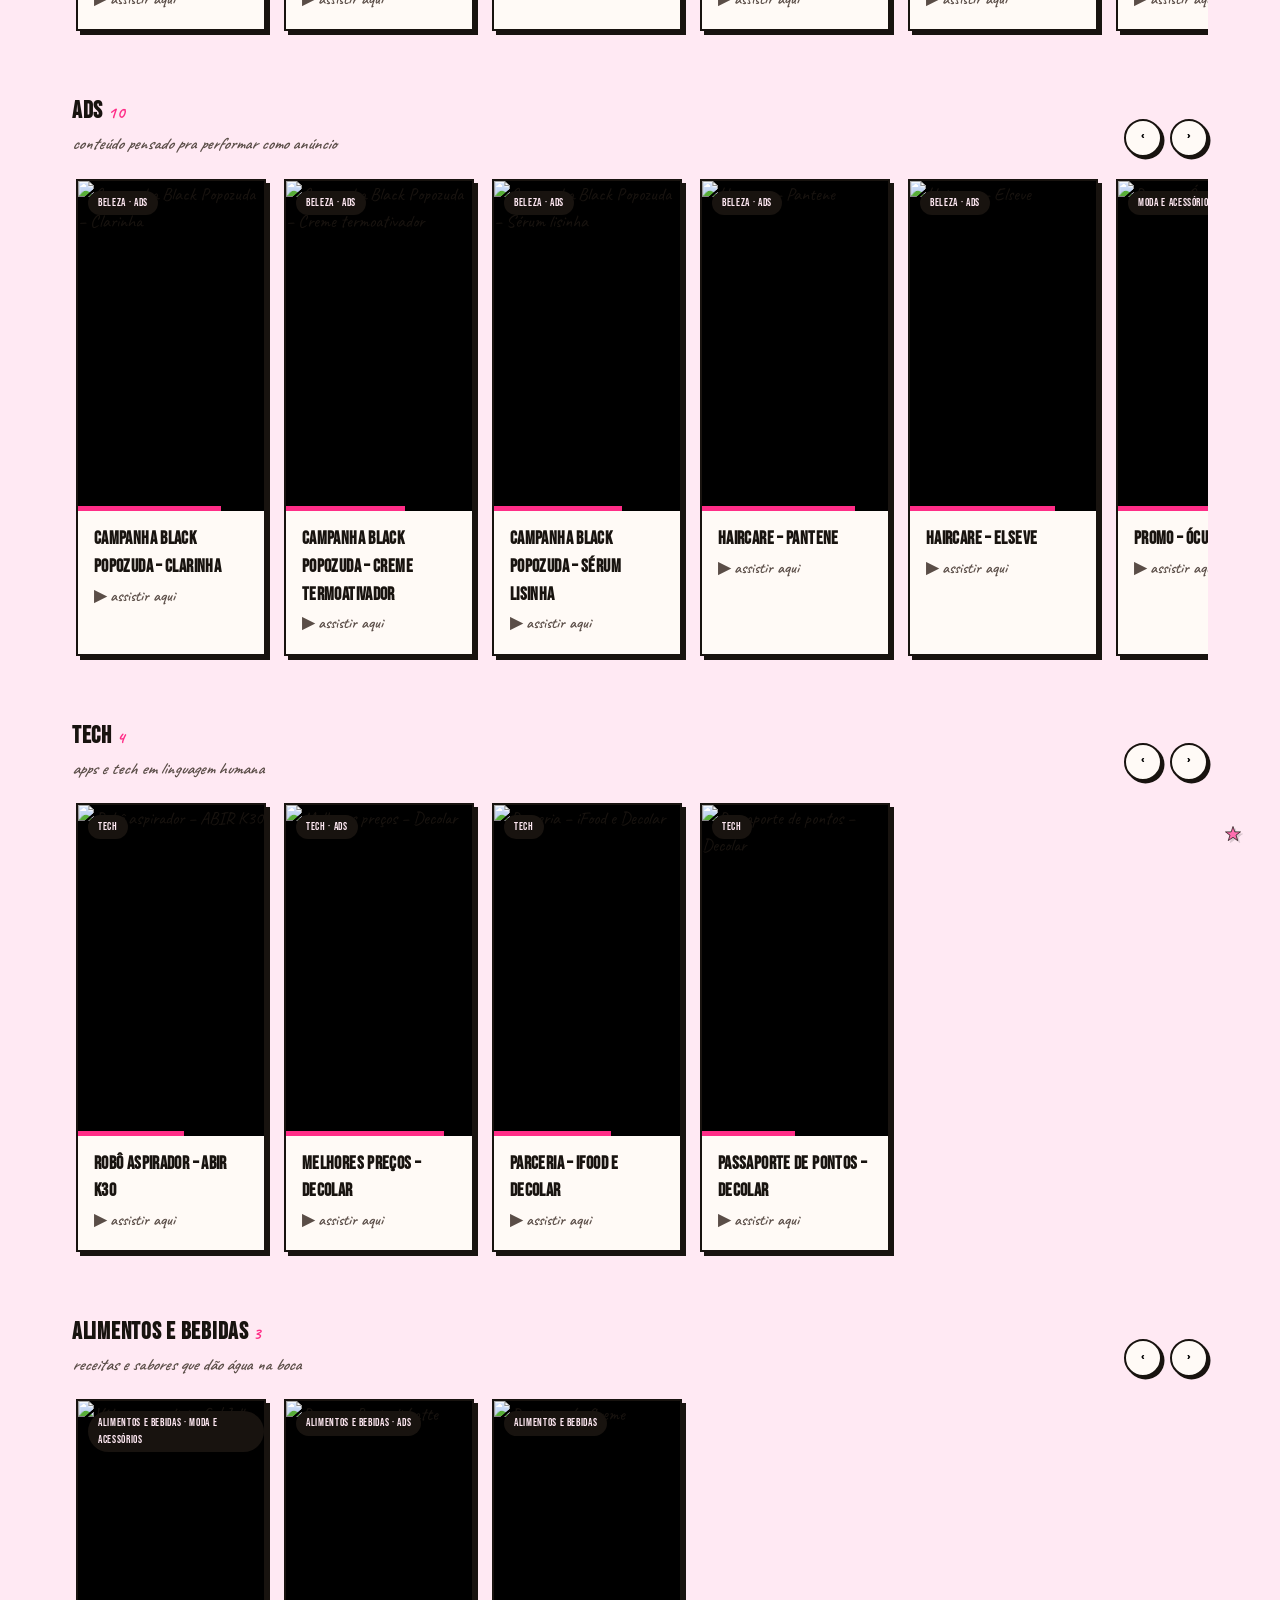
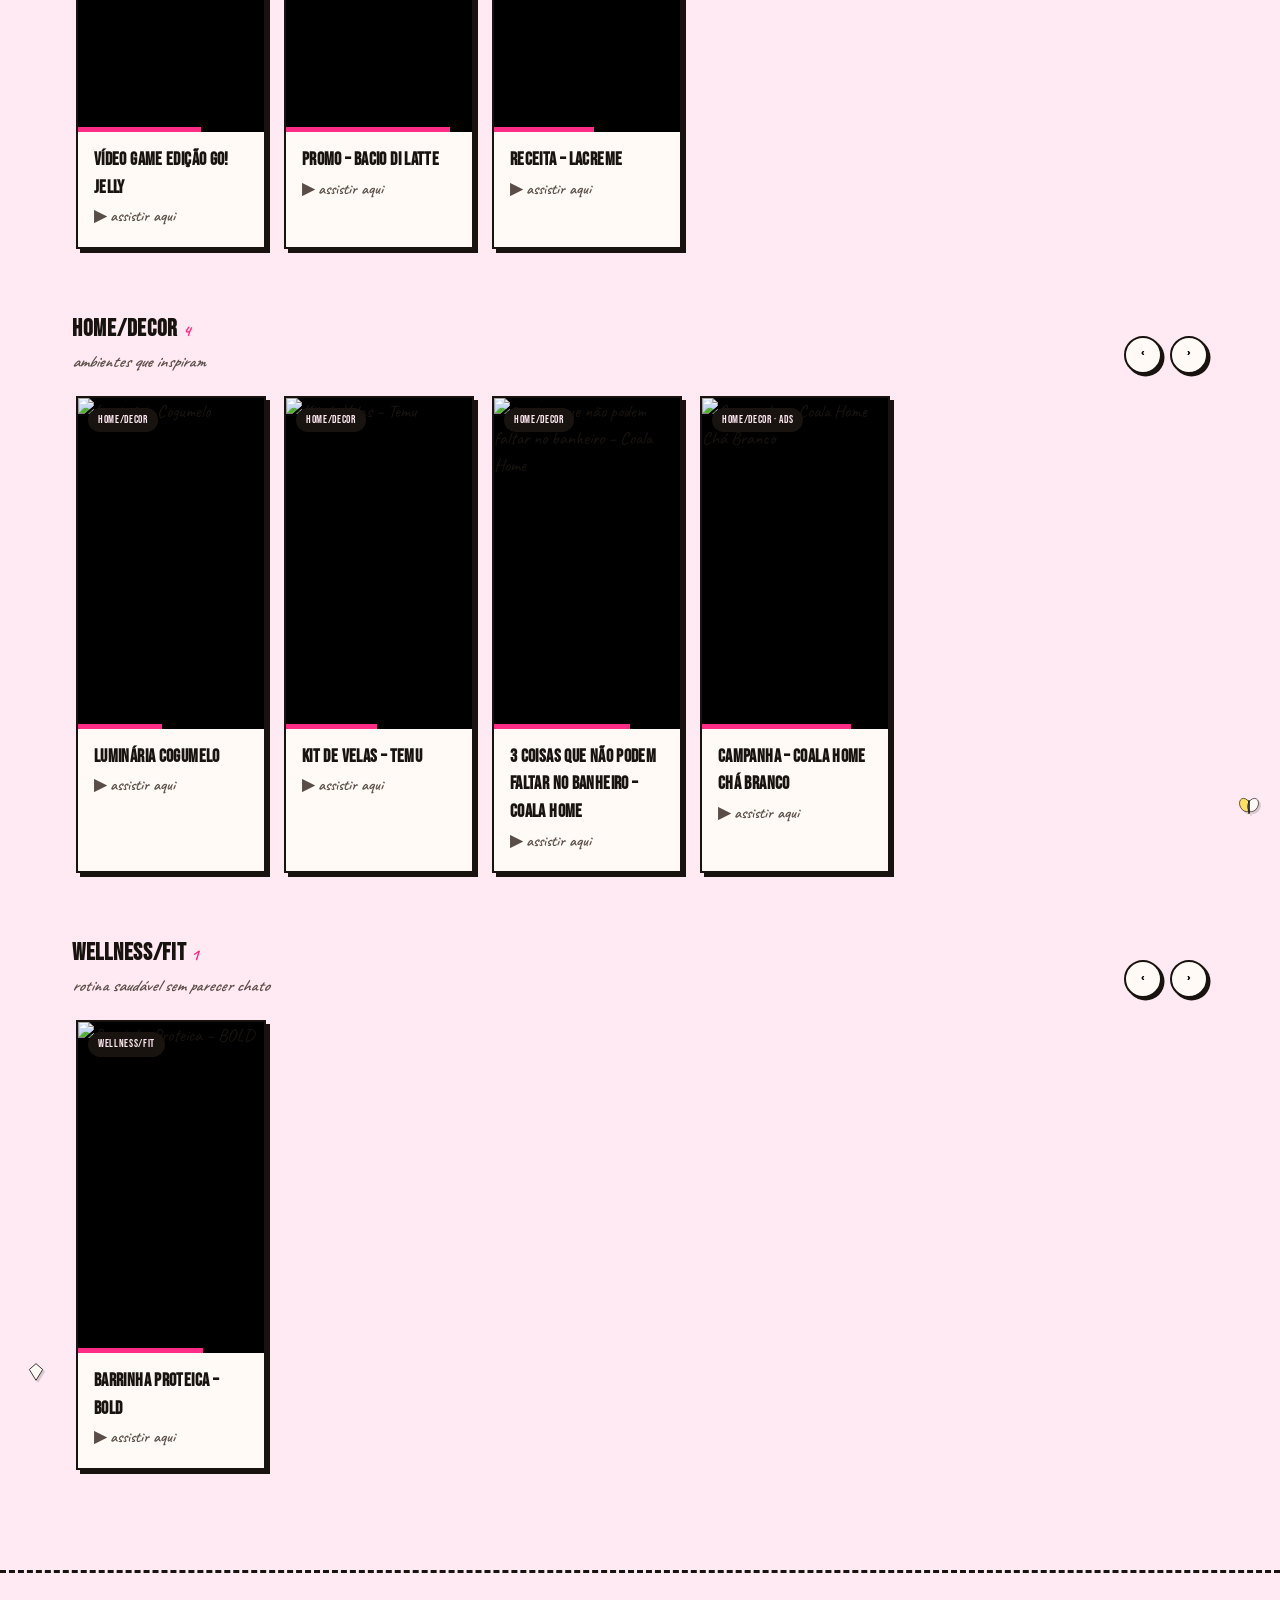
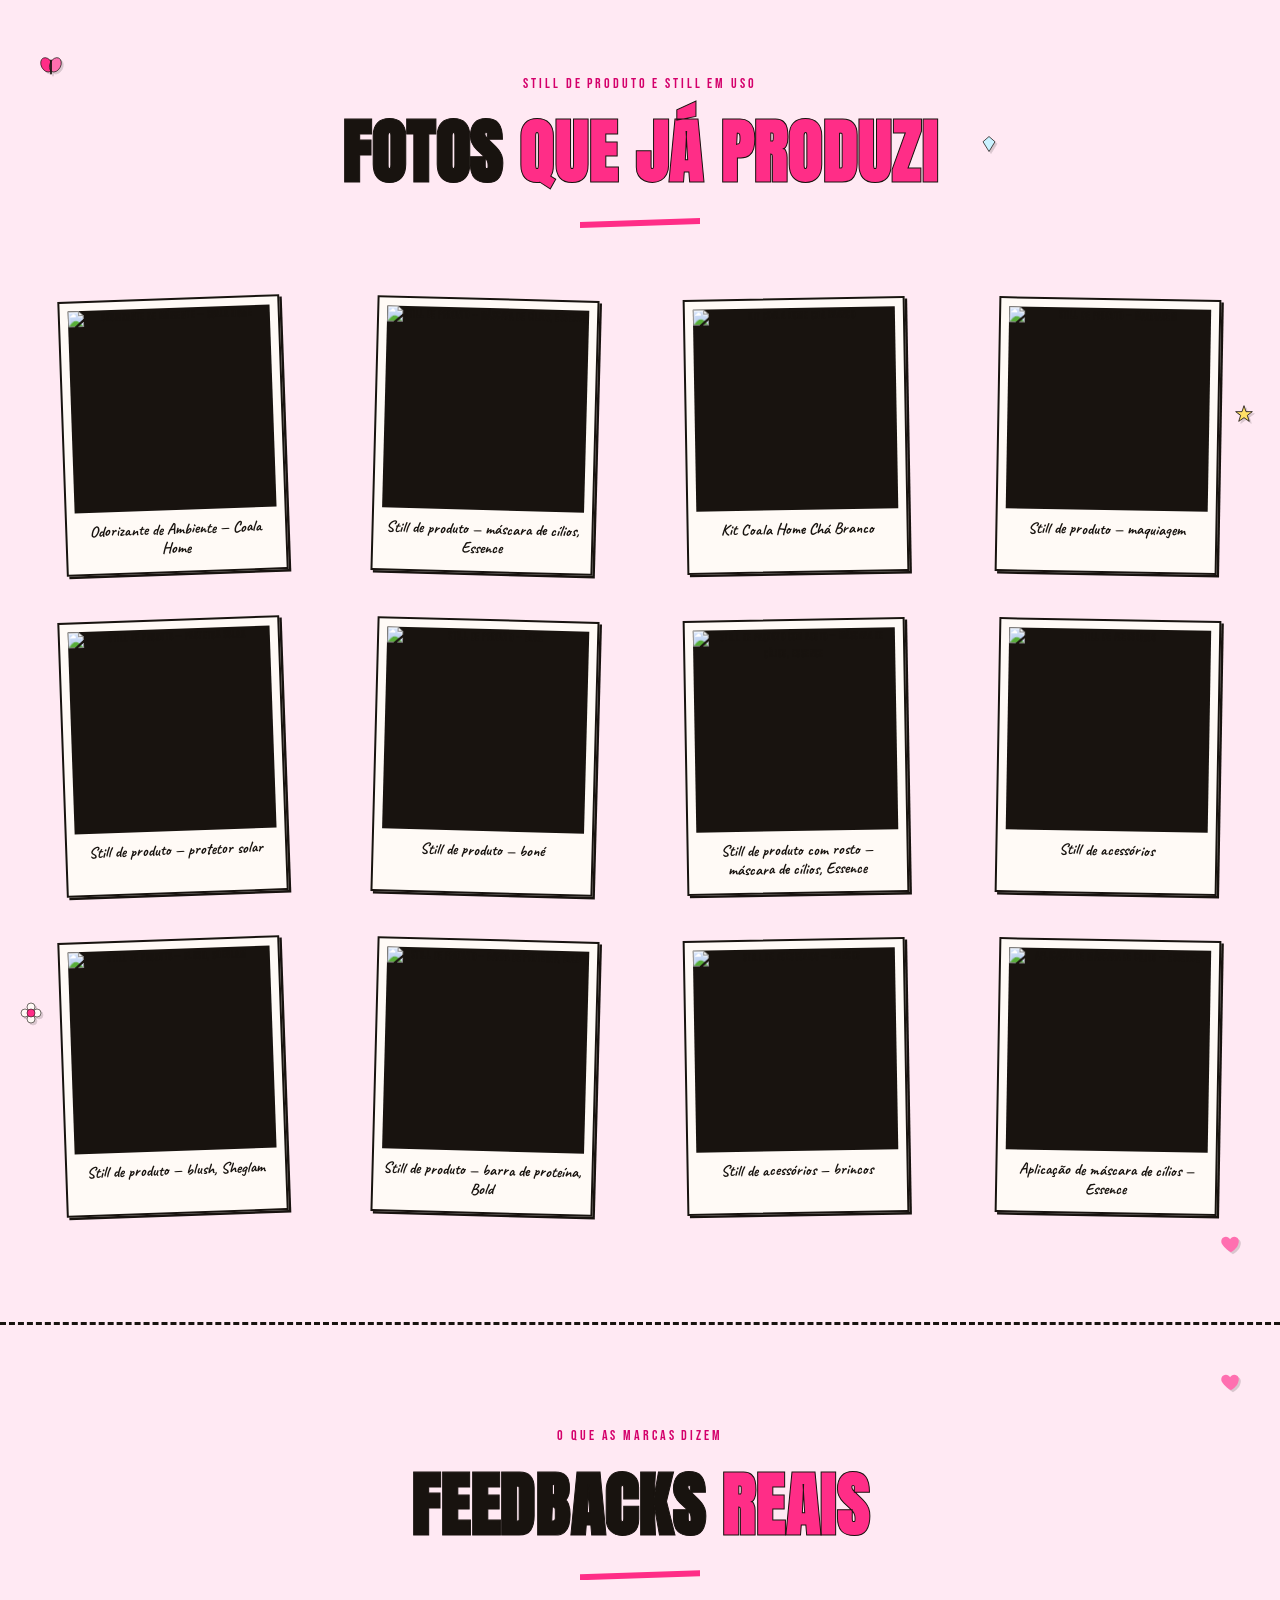
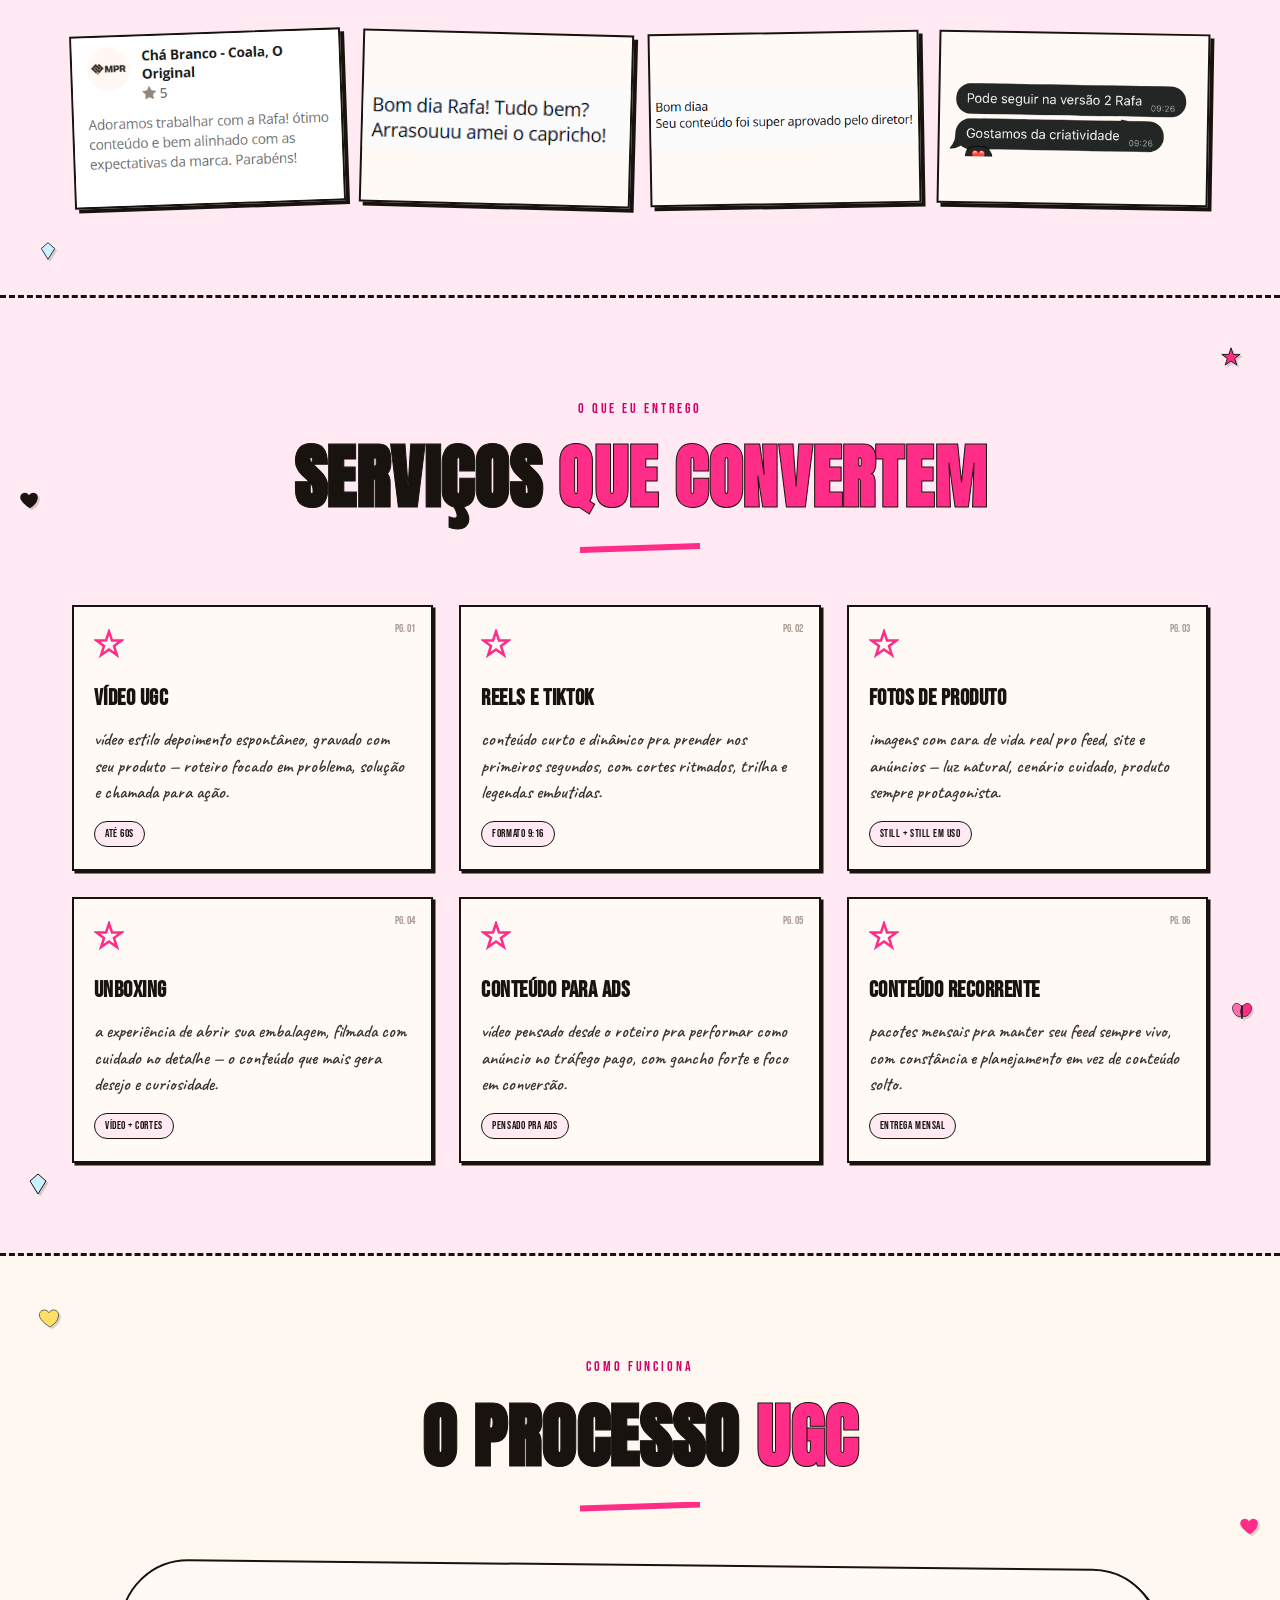
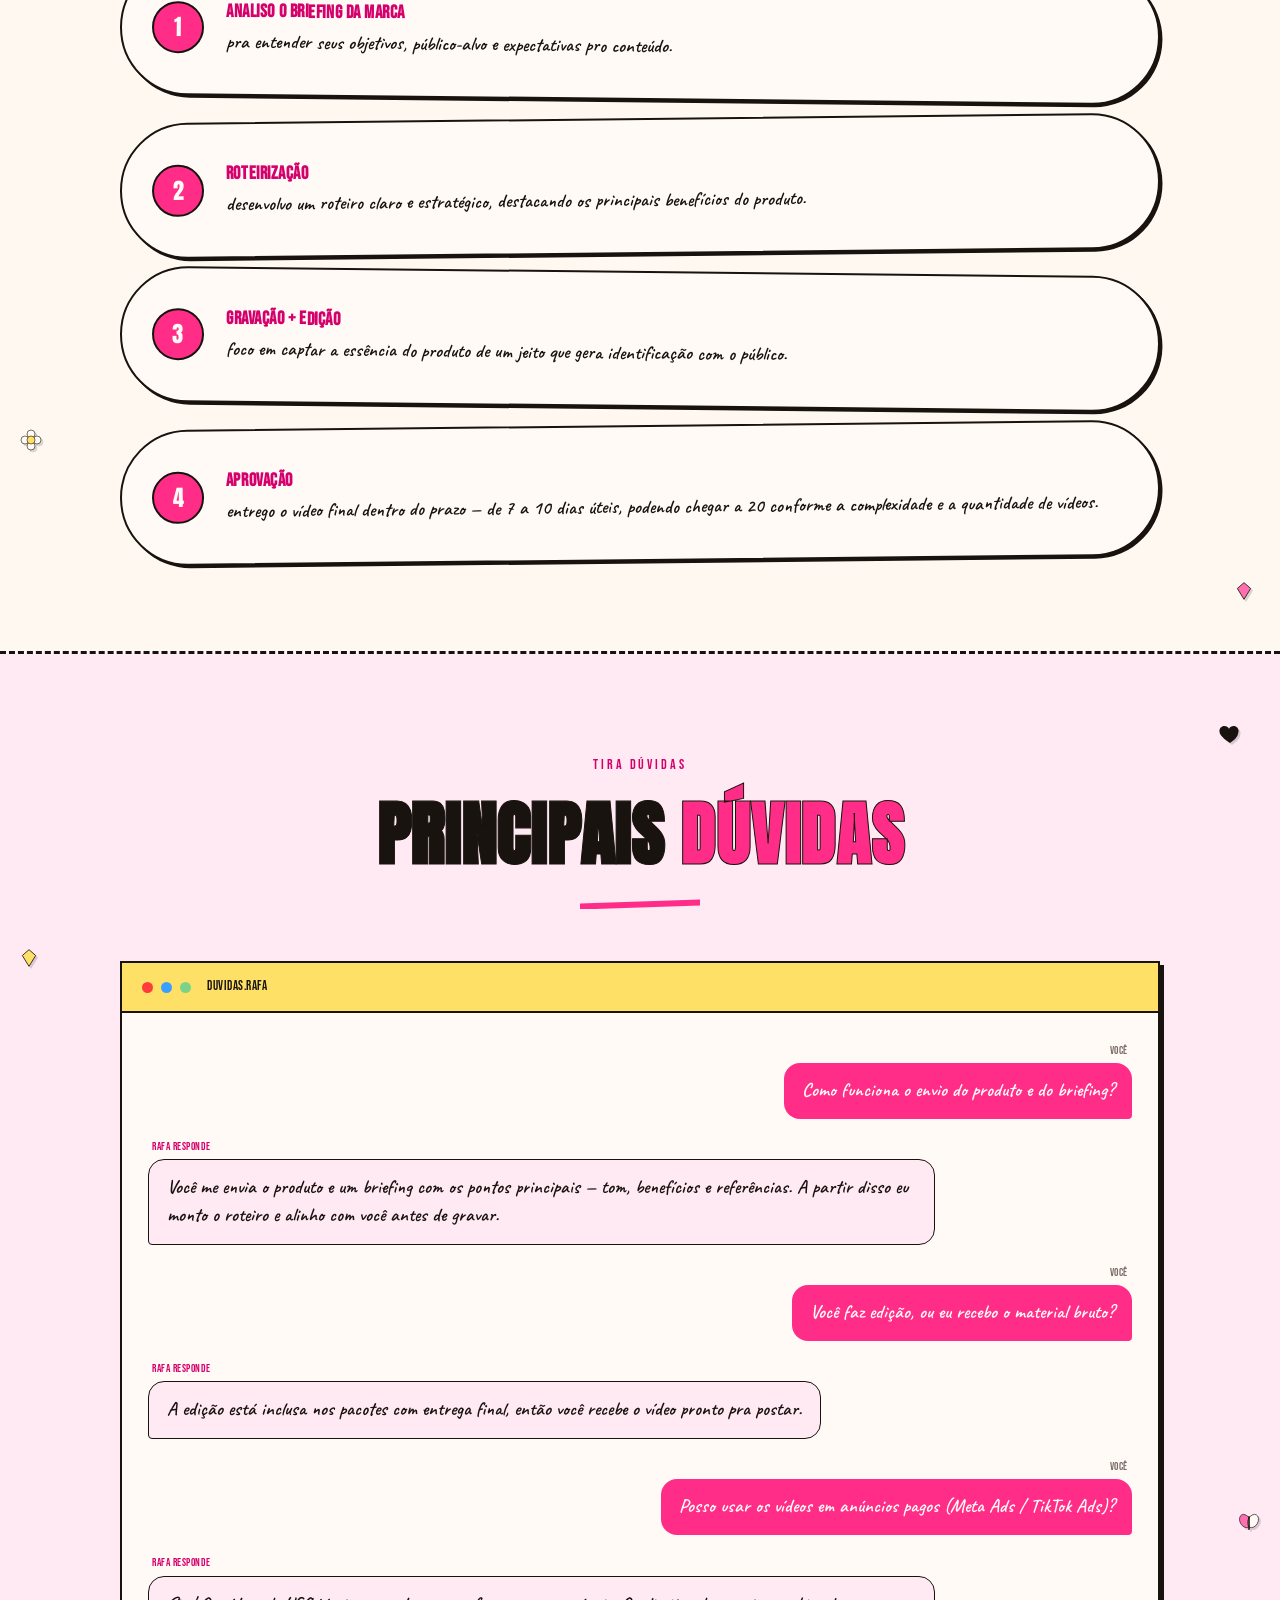
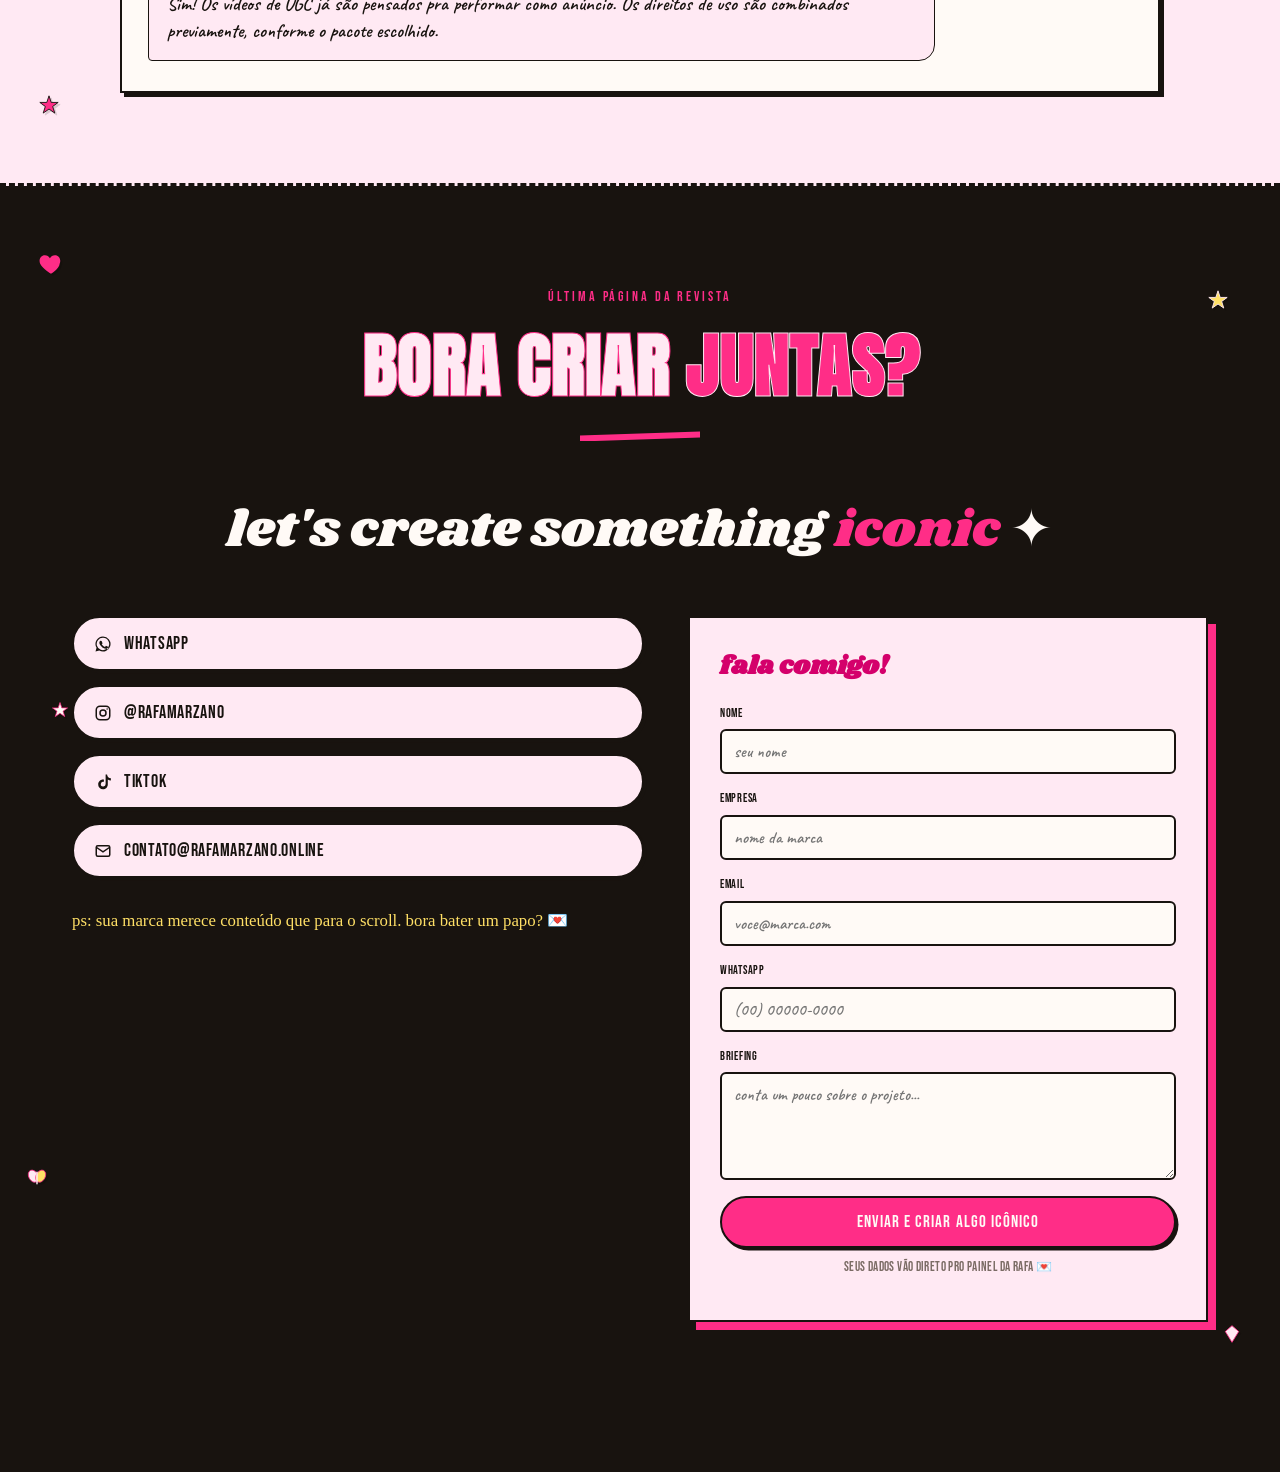
==== commit 00d8c3c9: "Adiciona Dove, Popozuda e Go! Jelly nas marcas trabalhadas Co-Authored-By: Claude Sonnet 5.5 <norepl" ====
--- a/index.html
+++ b/index.html
@@ -1377,6 +1377,9 @@
   { nome: "Coala Home", logo: "coala.jpg" },
   { nome: "SCRL", logo: "scrl.png" },
   { nome: "Freegells", logo: "freegells.jpg" },
+  { nome: "Dove", logo: "dove.jpg" },
+  { nome: "Popozuda", logo: "popozuda.jpg" },
+  { nome: "Go! Jelly", logo: "go-jelly.jpg" },
 ];
 
 // DADOS DOS VÍDEOS — categorias reais do portfólio rafamarzano.online.
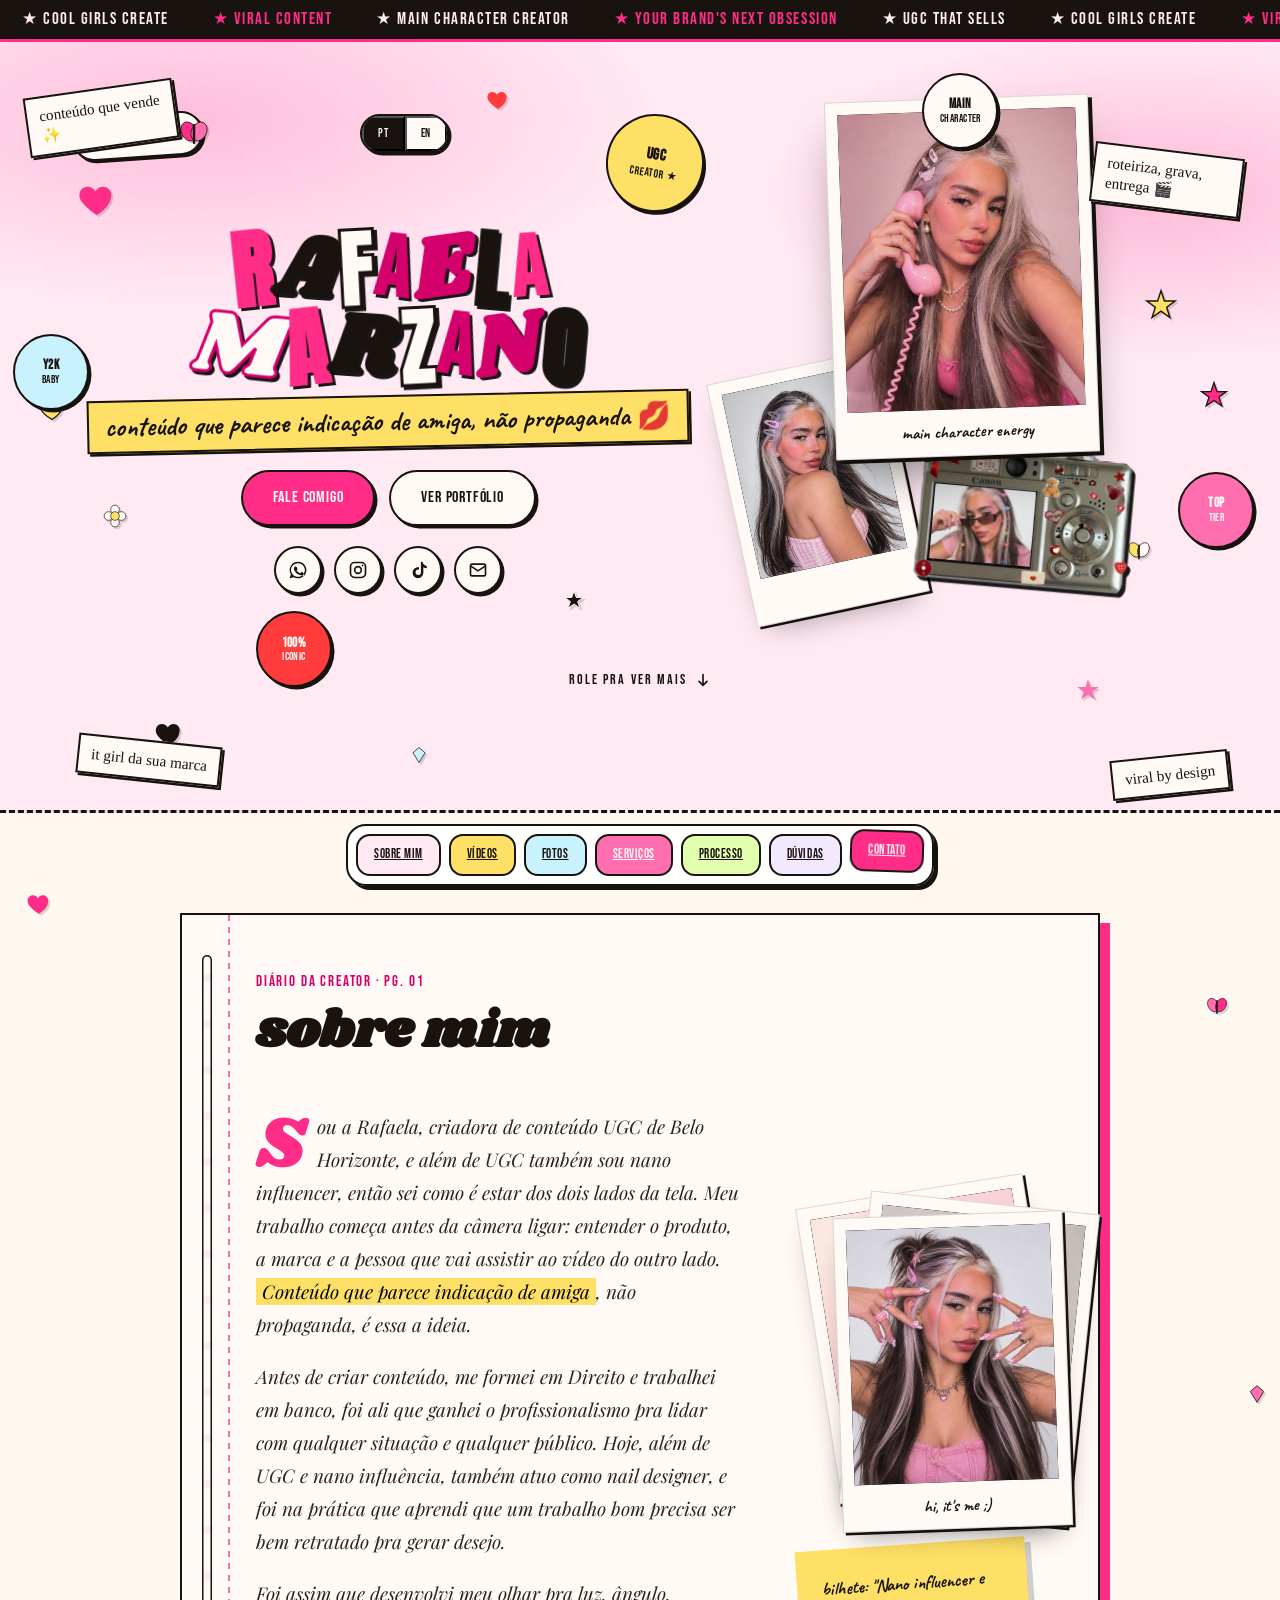
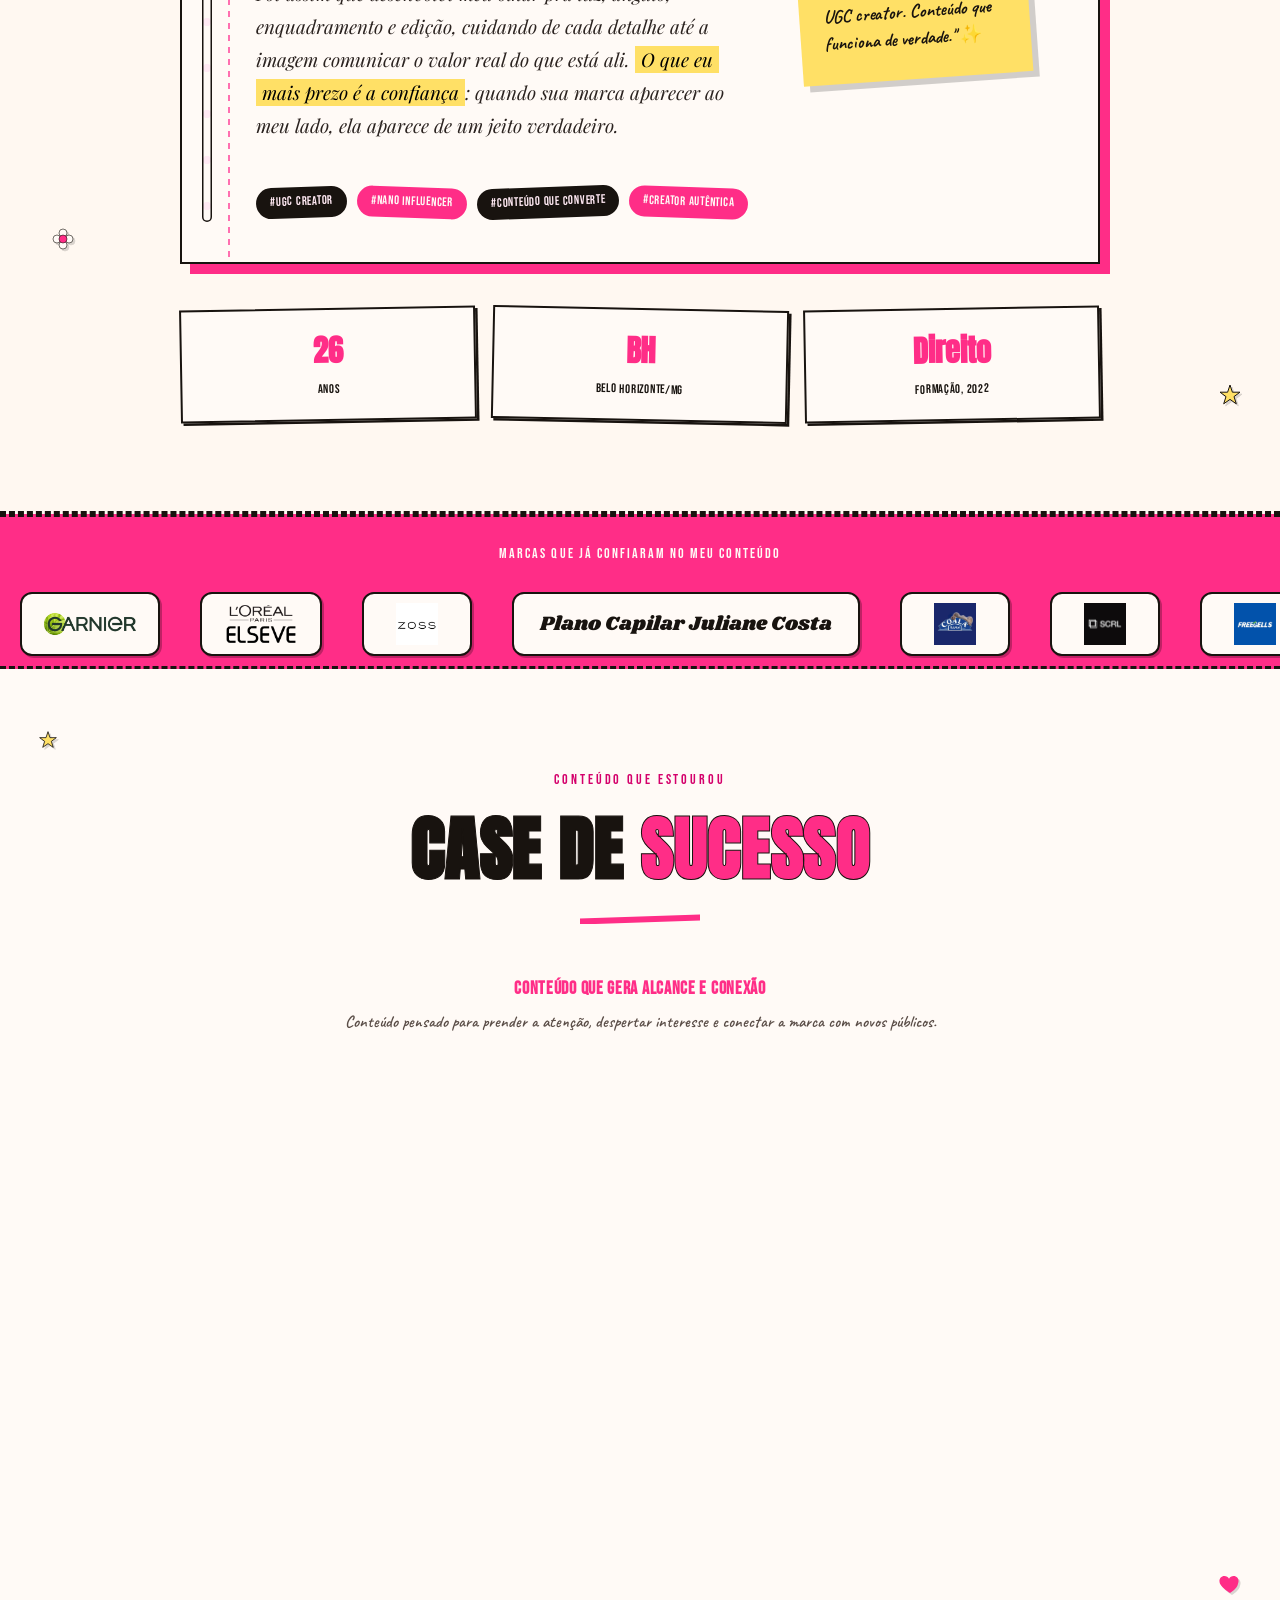
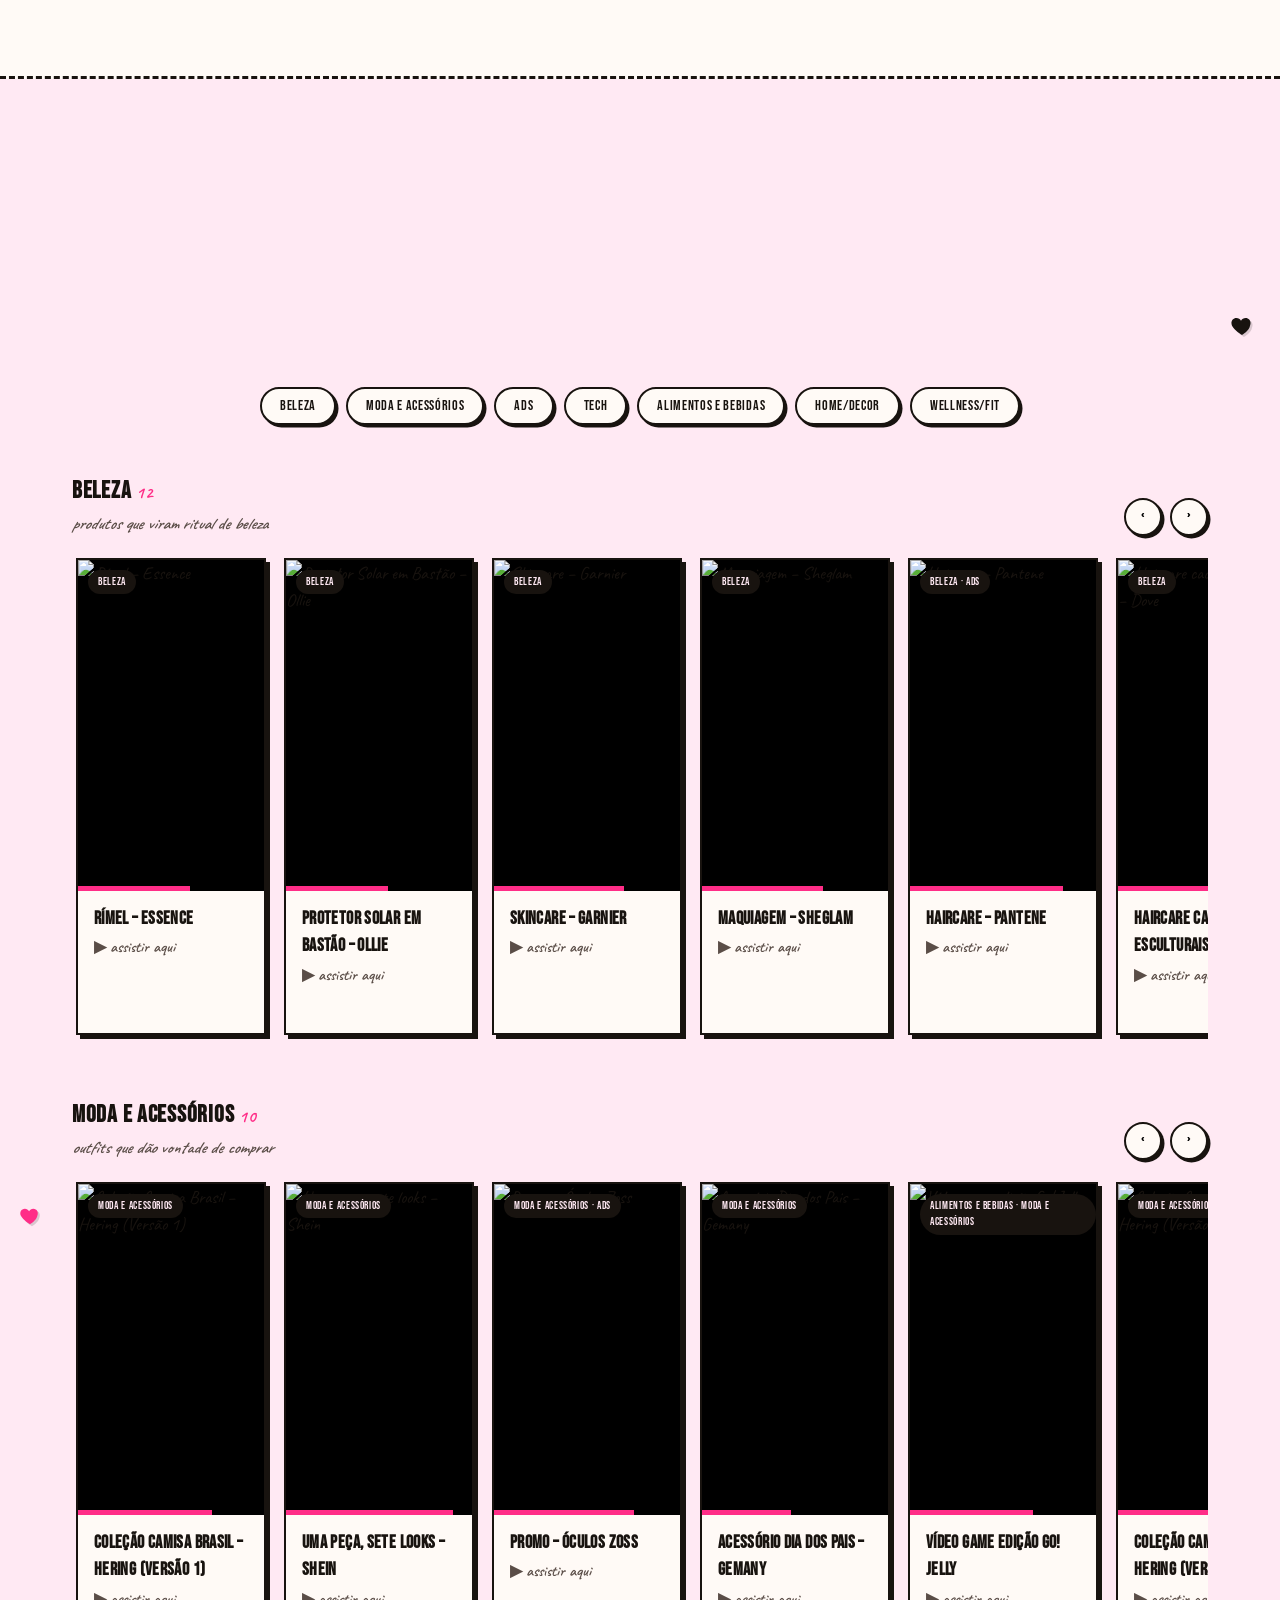
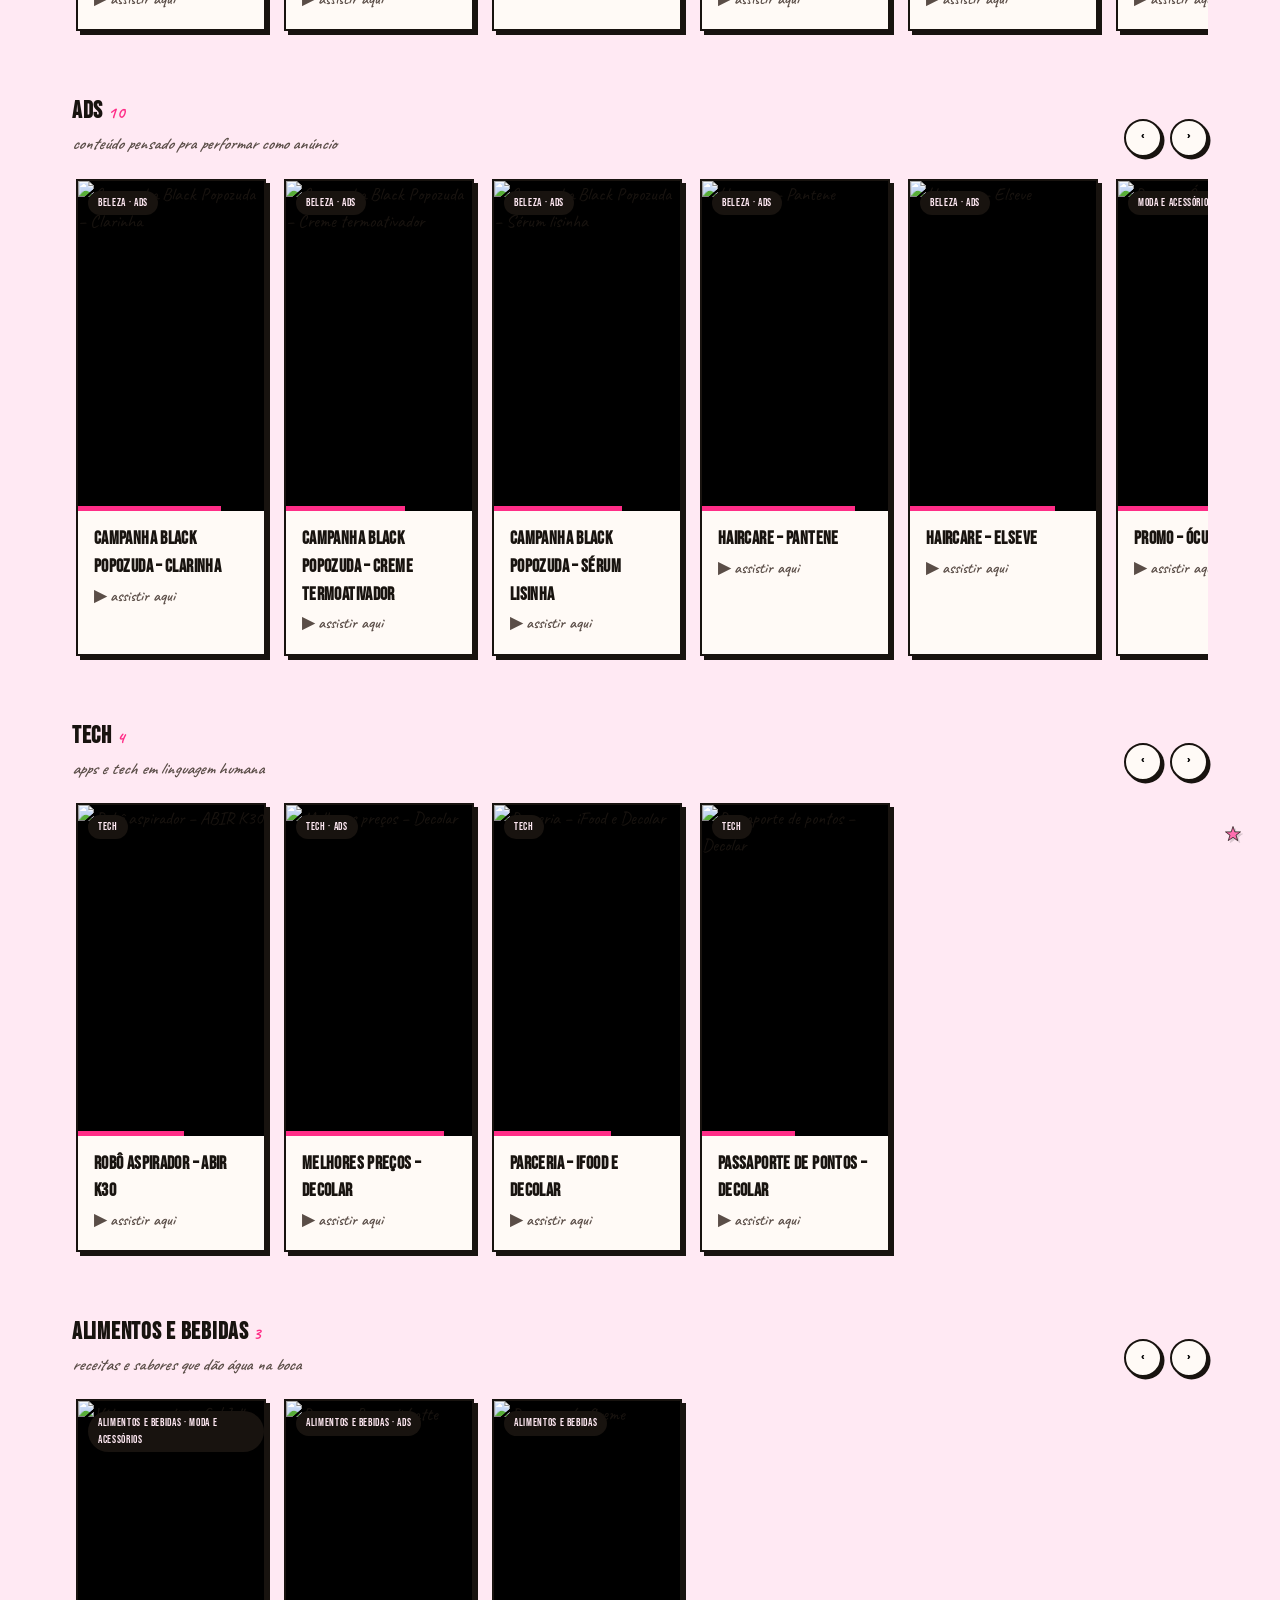
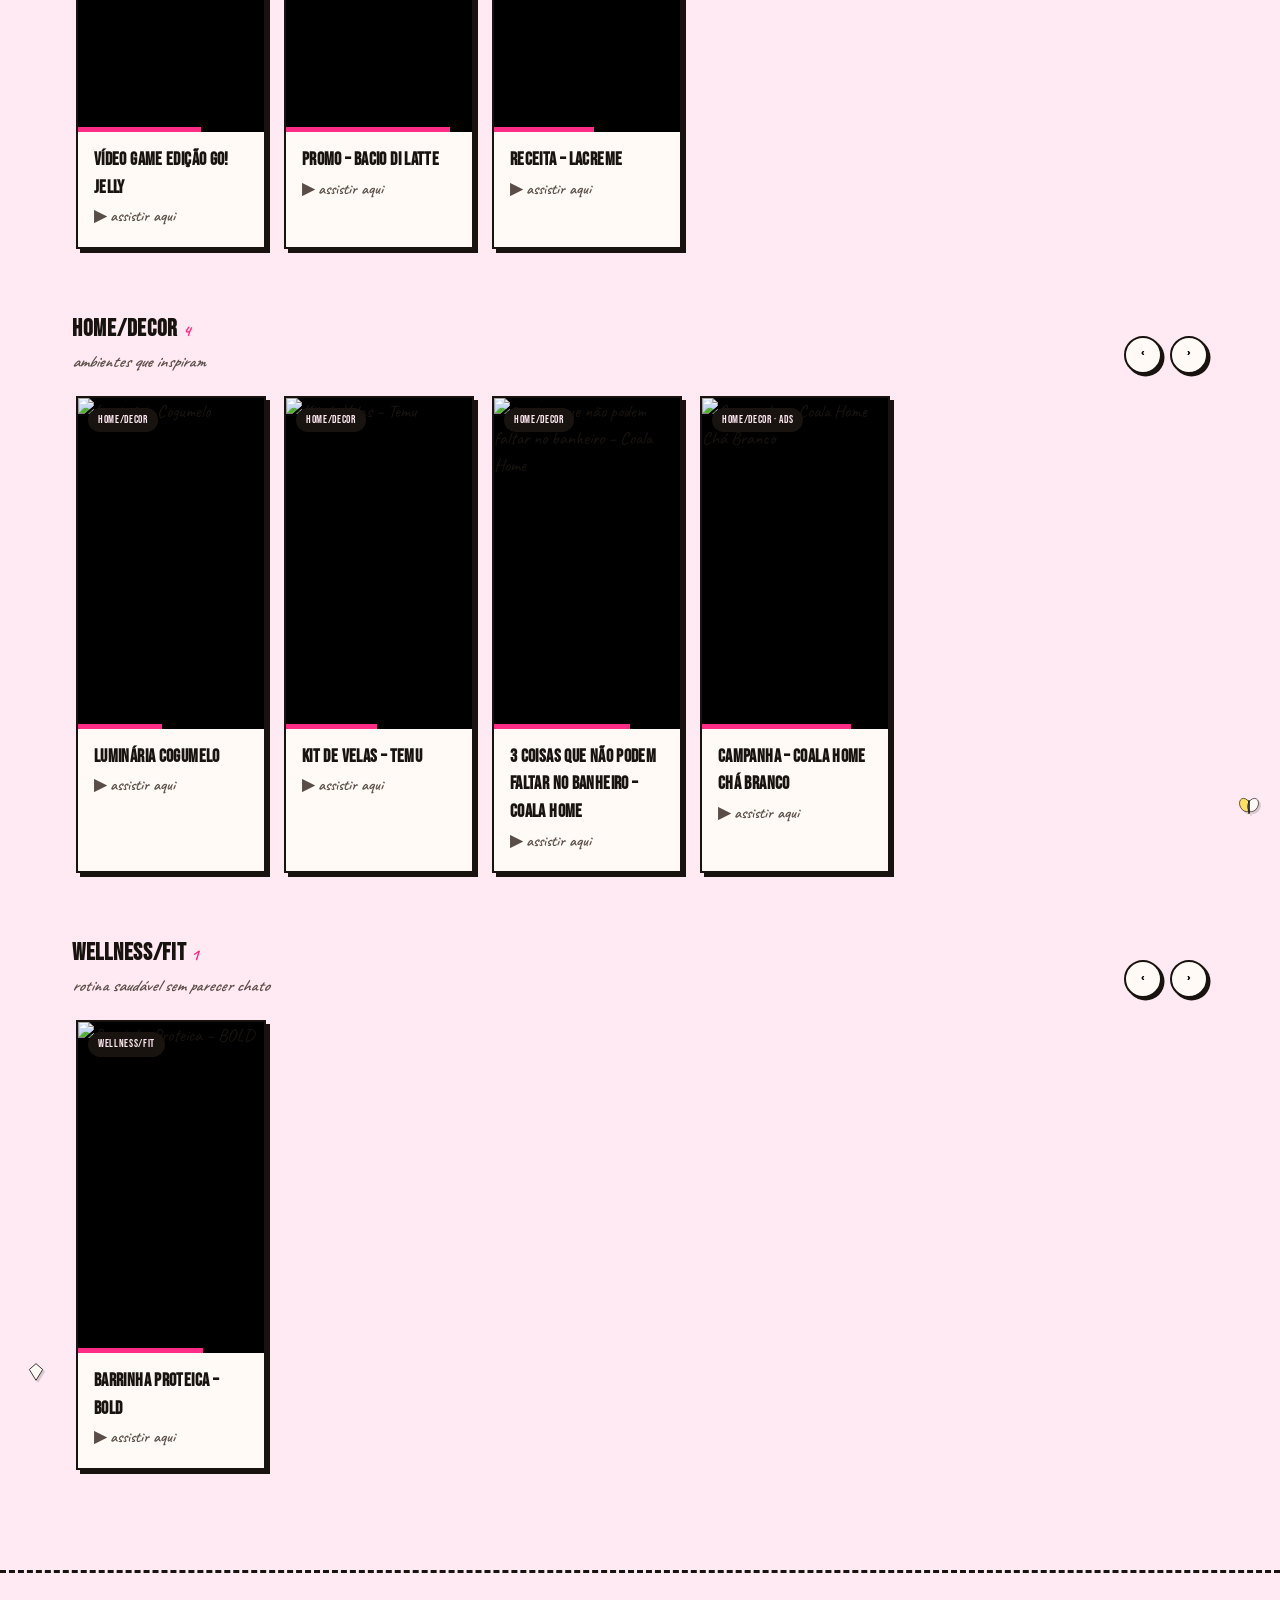
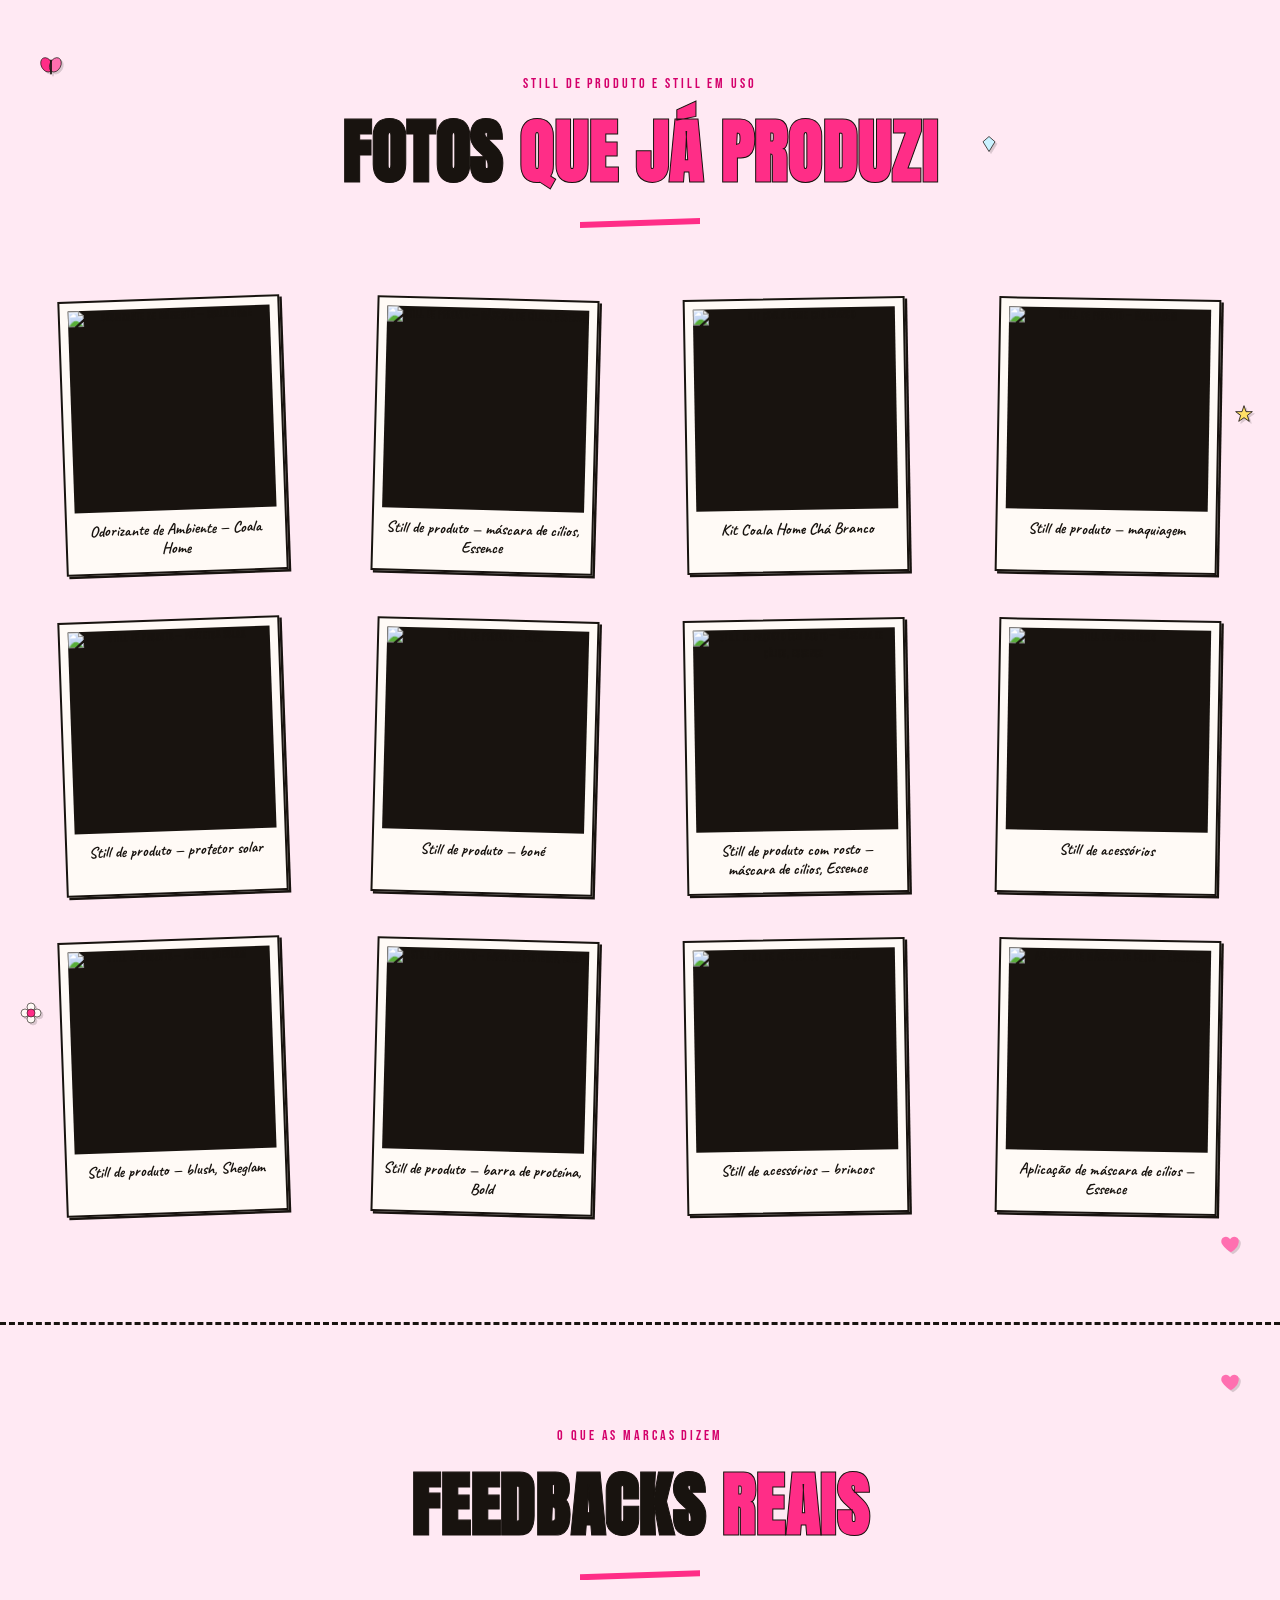
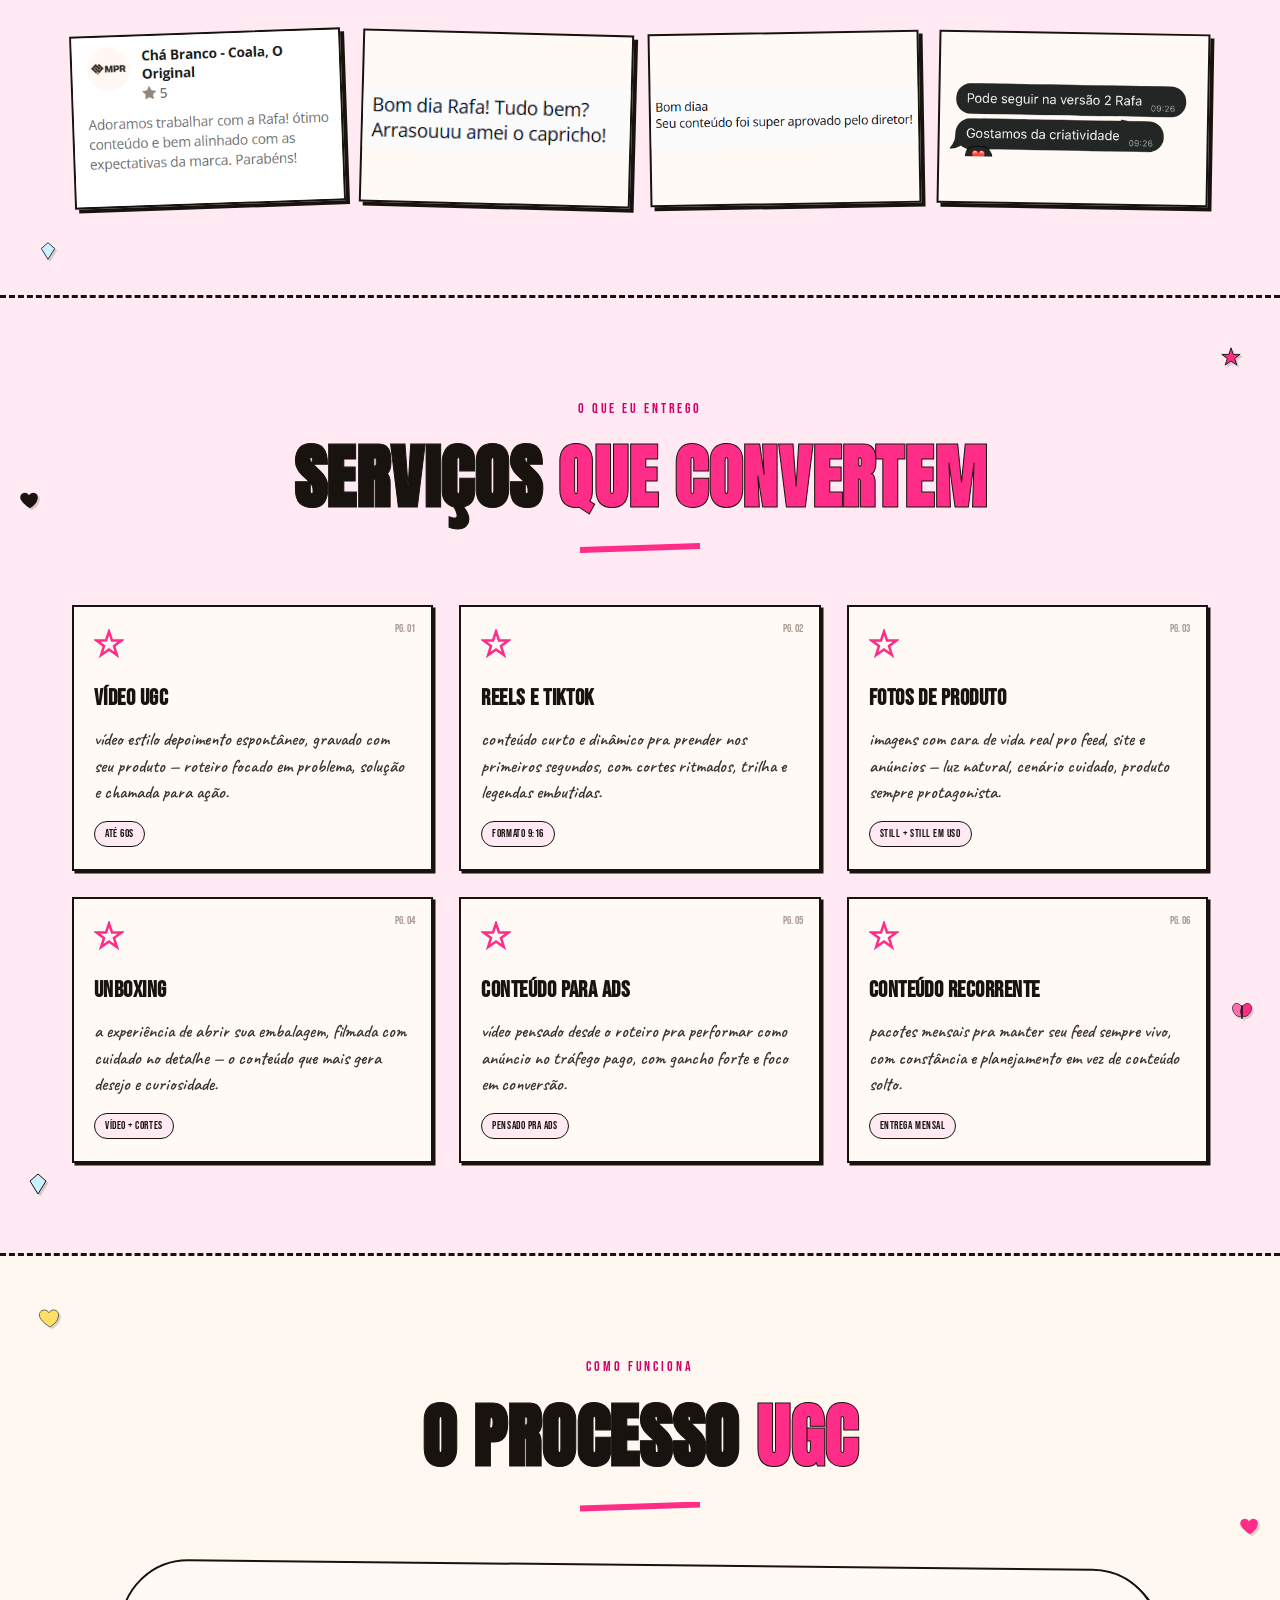
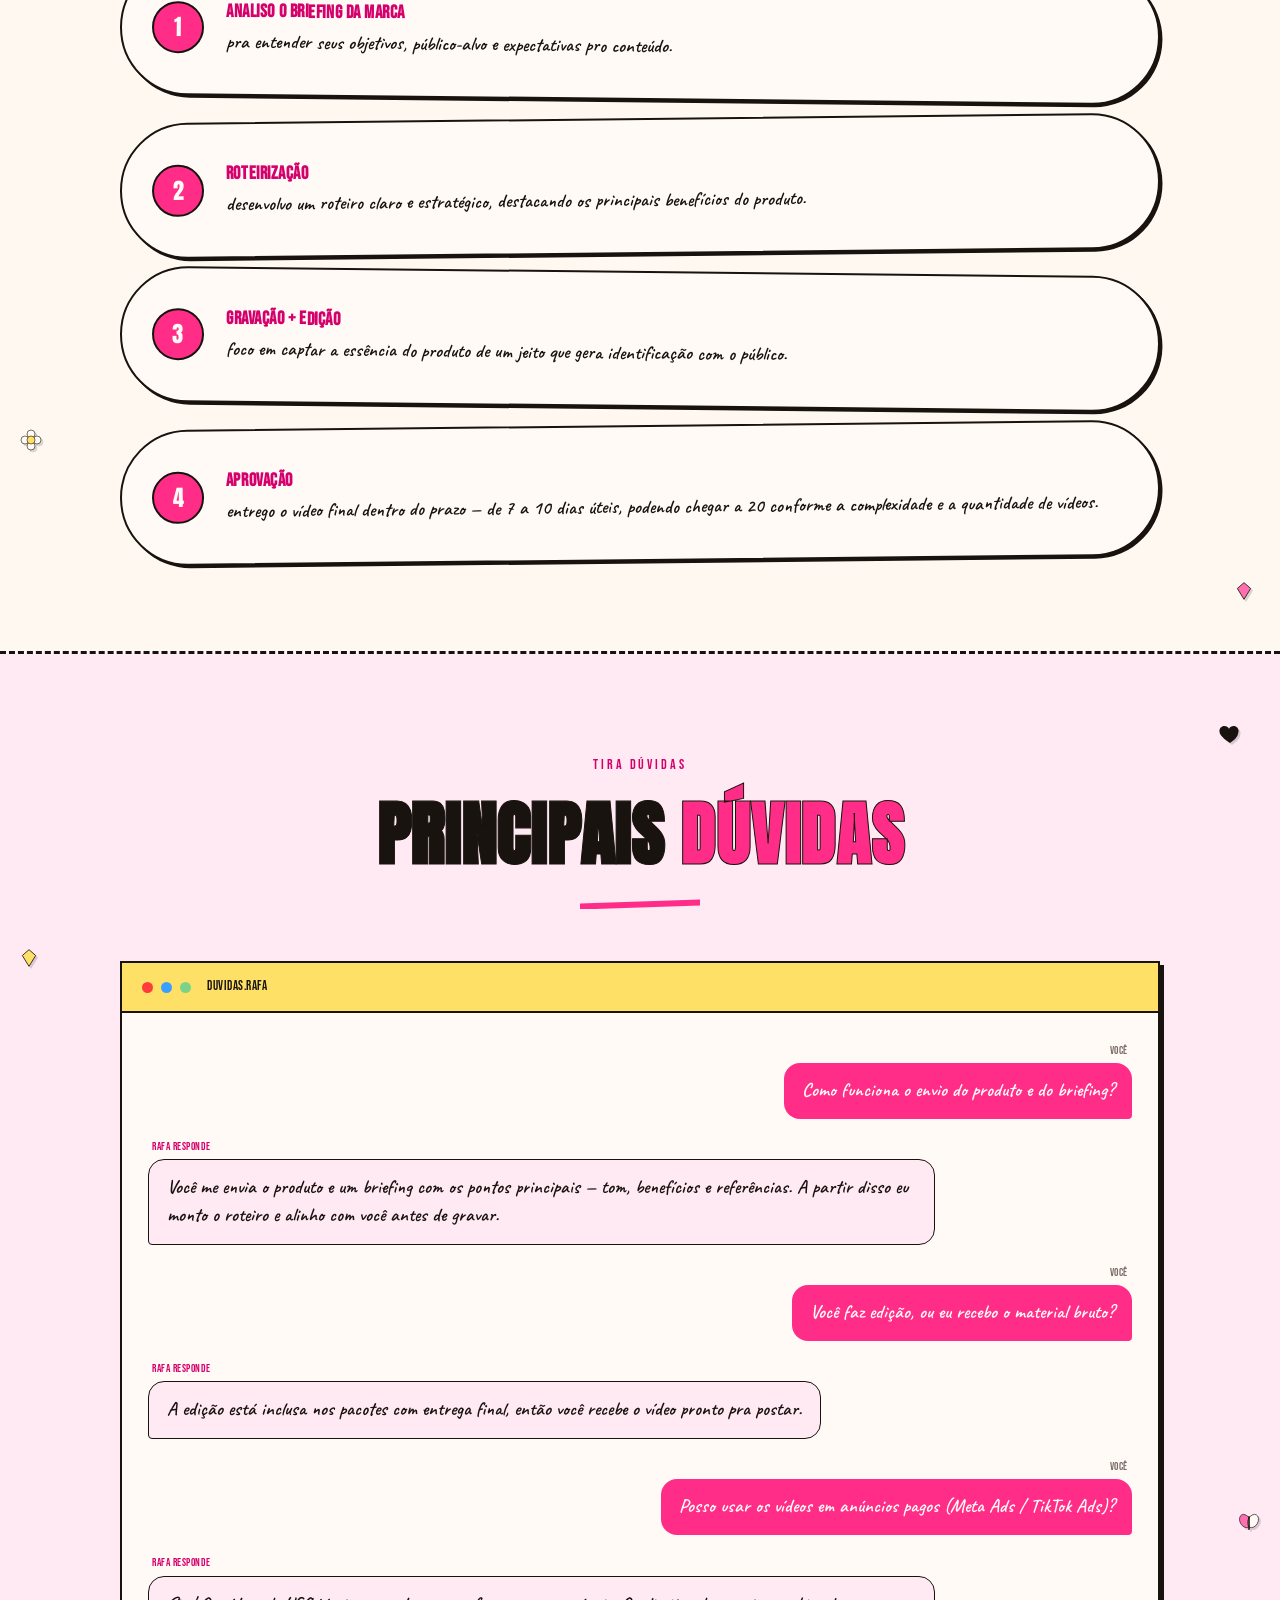
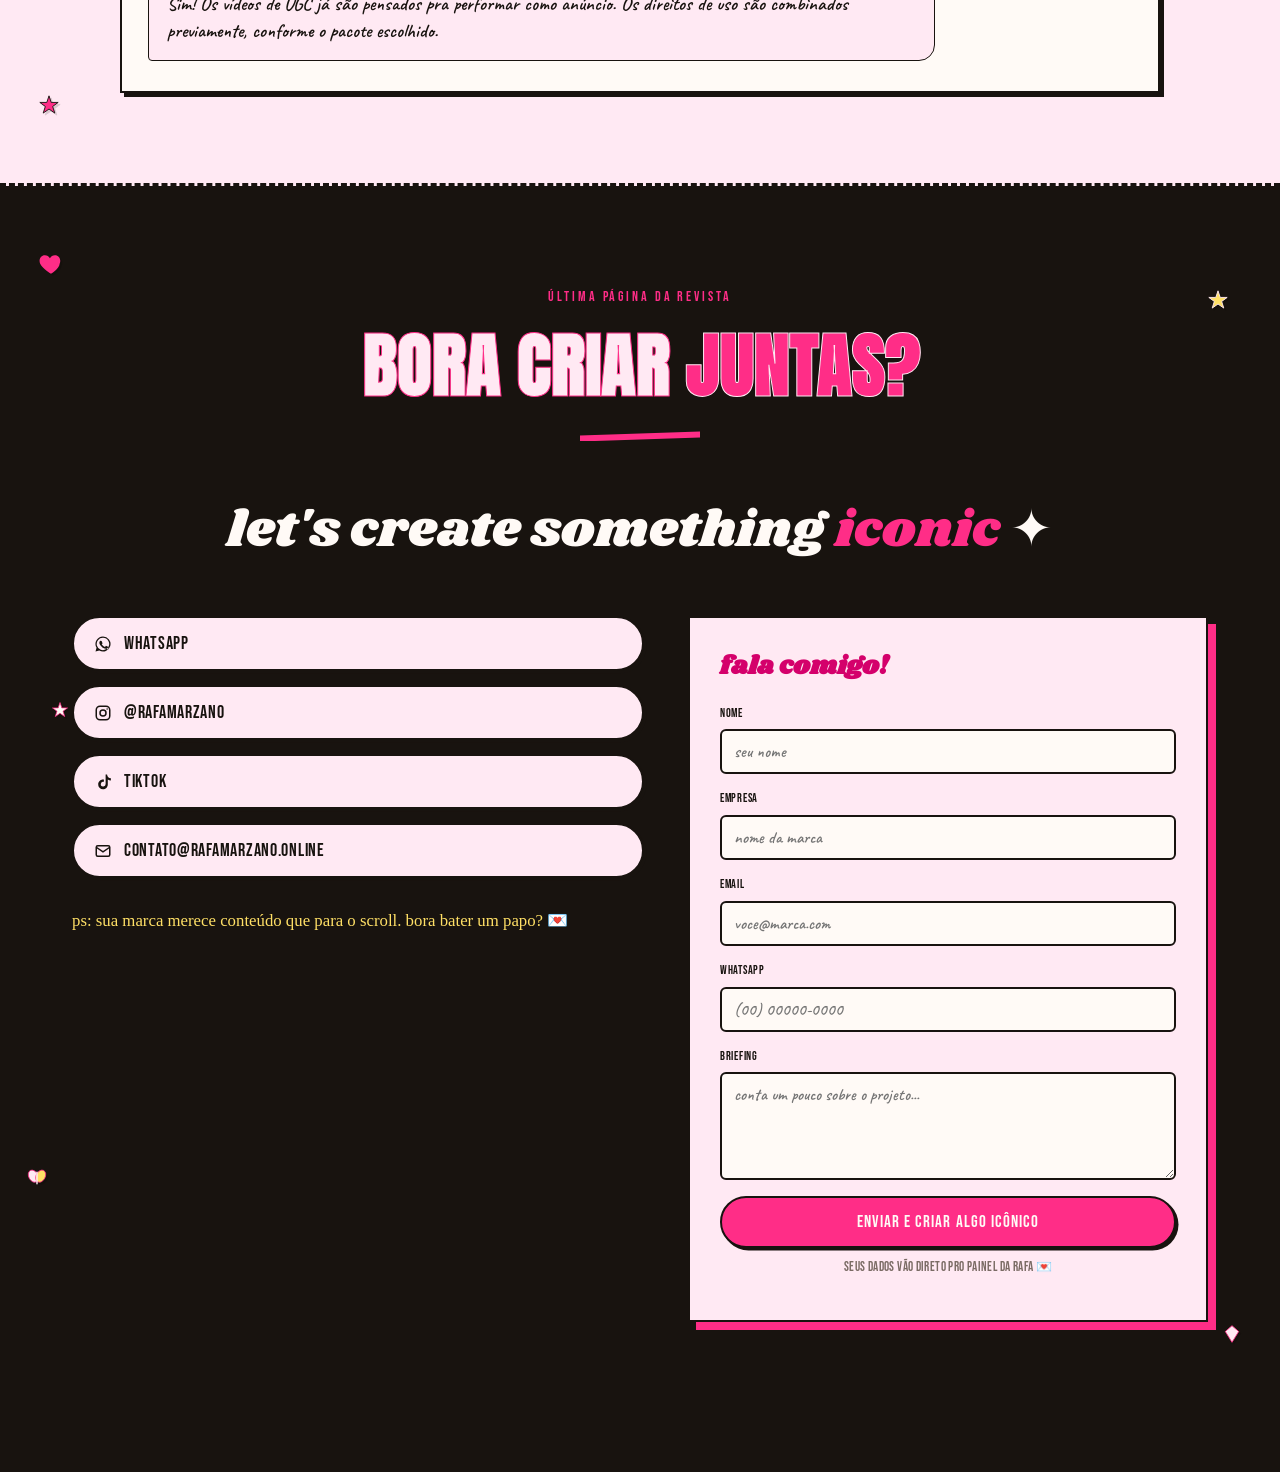
==== commit e1434319: "Logos de Dove, Popozuda e Go! Jelly preenchem o chip das marcas Co-Authored-By: Claude Sonnet 5.5 <n" ====
--- a/index.html
+++ b/index.html
@@ -652,6 +652,8 @@
   background:var(--white); border:2px solid var(--black); border-radius:12px;
   padding:10px 22px; height:64px; min-width:110px; box-shadow:2px 2px 0 rgba(0,0,0,.25);
 }
+.brand-logo-chip--cheio{ padding:0; overflow:hidden; width:110px; }
+.brand-logo-chip--cheio .brand-logo-img{ width:100%; height:100%; max-width:none; max-height:none; object-fit:cover; }
 .brand-logo-img{ max-height:42px; max-width:190px; width:auto; height:auto; object-fit:contain; display:block; }
 .brand-logo-fallback{ font-family:var(--f-alt); font-size:1.25rem; color:var(--black); padding:0 4px; white-space:nowrap; }
 
@@ -1377,9 +1379,9 @@
   { nome: "Coala Home", logo: "coala.jpg" },
   { nome: "SCRL", logo: "scrl.png" },
   { nome: "Freegells", logo: "freegells.jpg" },
-  { nome: "Dove", logo: "dove.jpg" },
-  { nome: "Popozuda", logo: "popozuda.jpg" },
-  { nome: "Go! Jelly", logo: "go-jelly.jpg" },
+  { nome: "Dove", logo: "dove.jpg", cheio: true },
+  { nome: "Popozuda", logo: "popozuda.jpg", cheio: true },
+  { nome: "Go! Jelly", logo: "go-jelly.jpg", cheio: true },
 ];
 
 // DADOS DOS VÍDEOS — categorias reais do portfólio rafamarzano.online.
@@ -1524,7 +1526,7 @@
   const build = () => BRANDS.map(b => b.logo
     ? `
     <span class="brand-ticker-item">
-      <span class="brand-logo-chip">
+      <span class="brand-logo-chip${b.cheio ? ' brand-logo-chip--cheio' : ''}">
         <img class="brand-logo-img" src="imagens/portfolio-fotos/${b.logo}" alt="${b.nome}"
           onerror="this.style.display='none'; this.nextElementSibling.style.display='inline';">
         <span class="brand-logo-fallback" style="display:none;">${b.nome}</span>
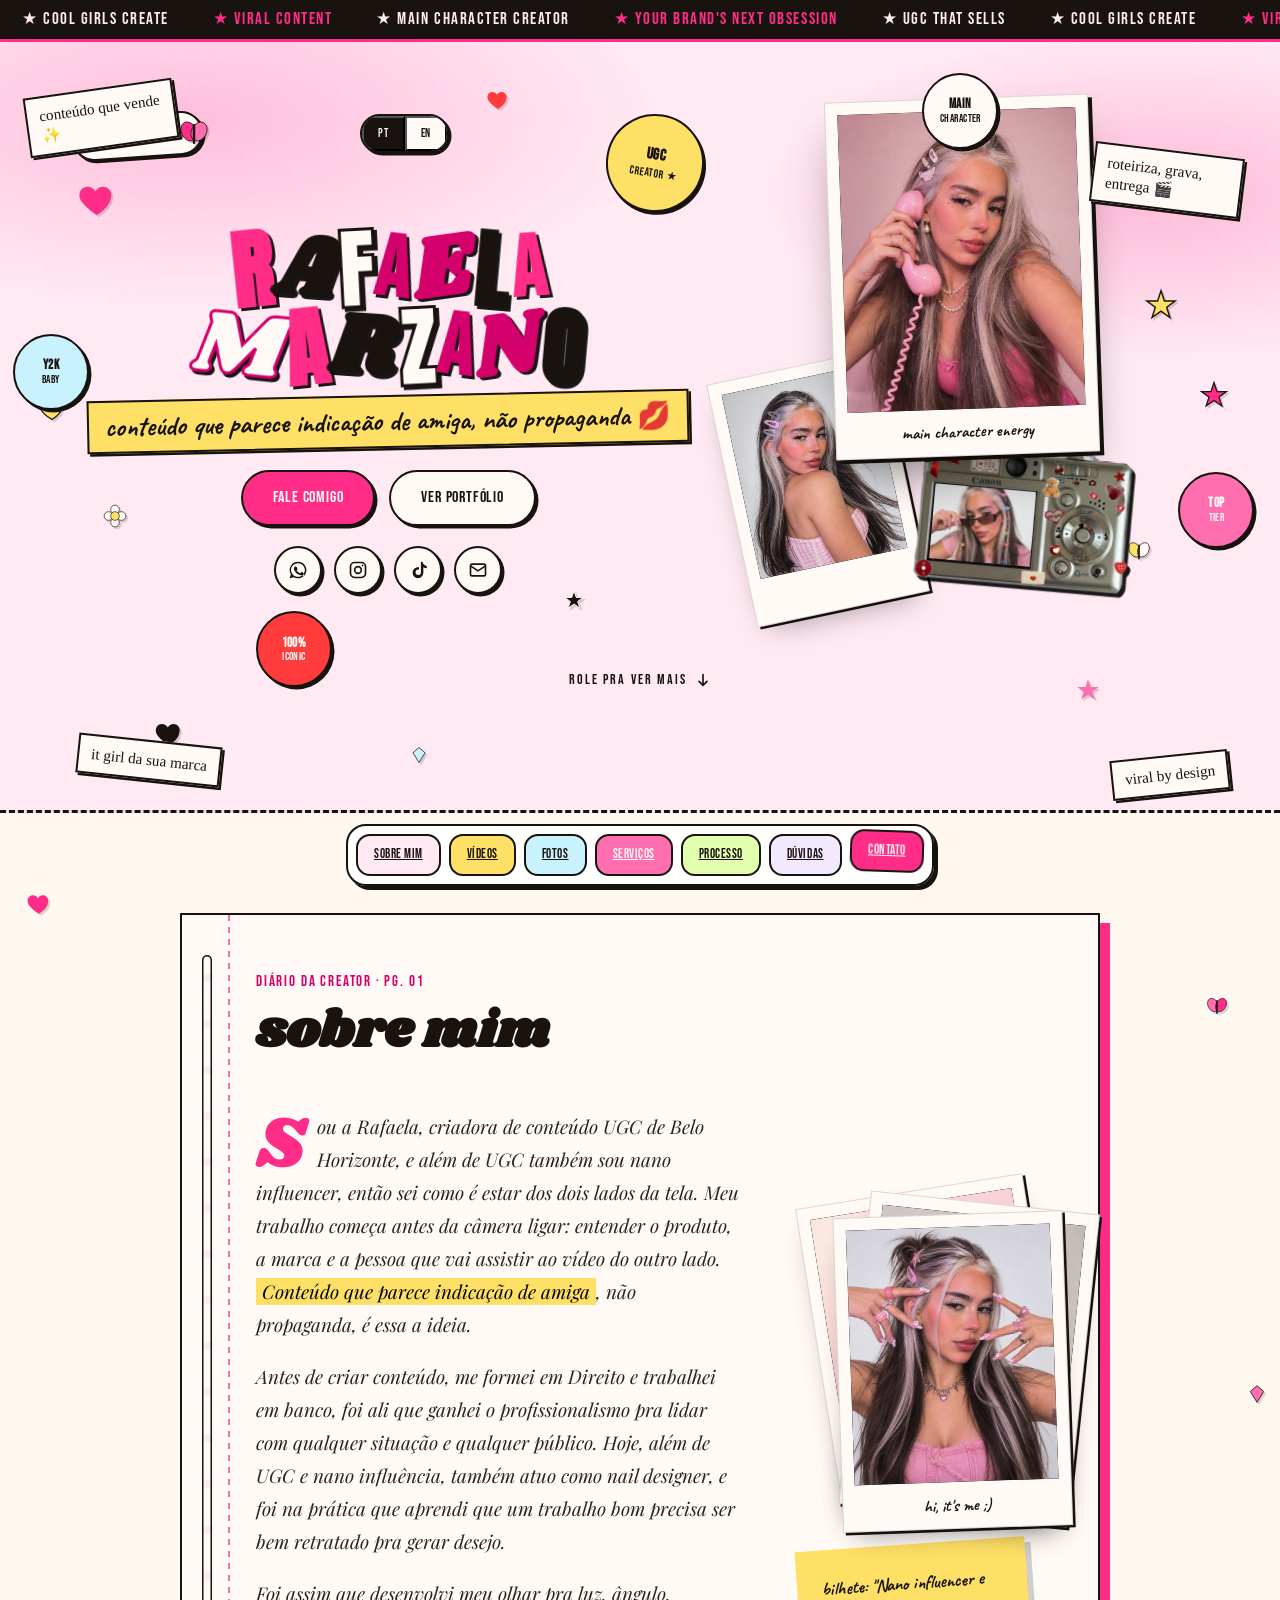
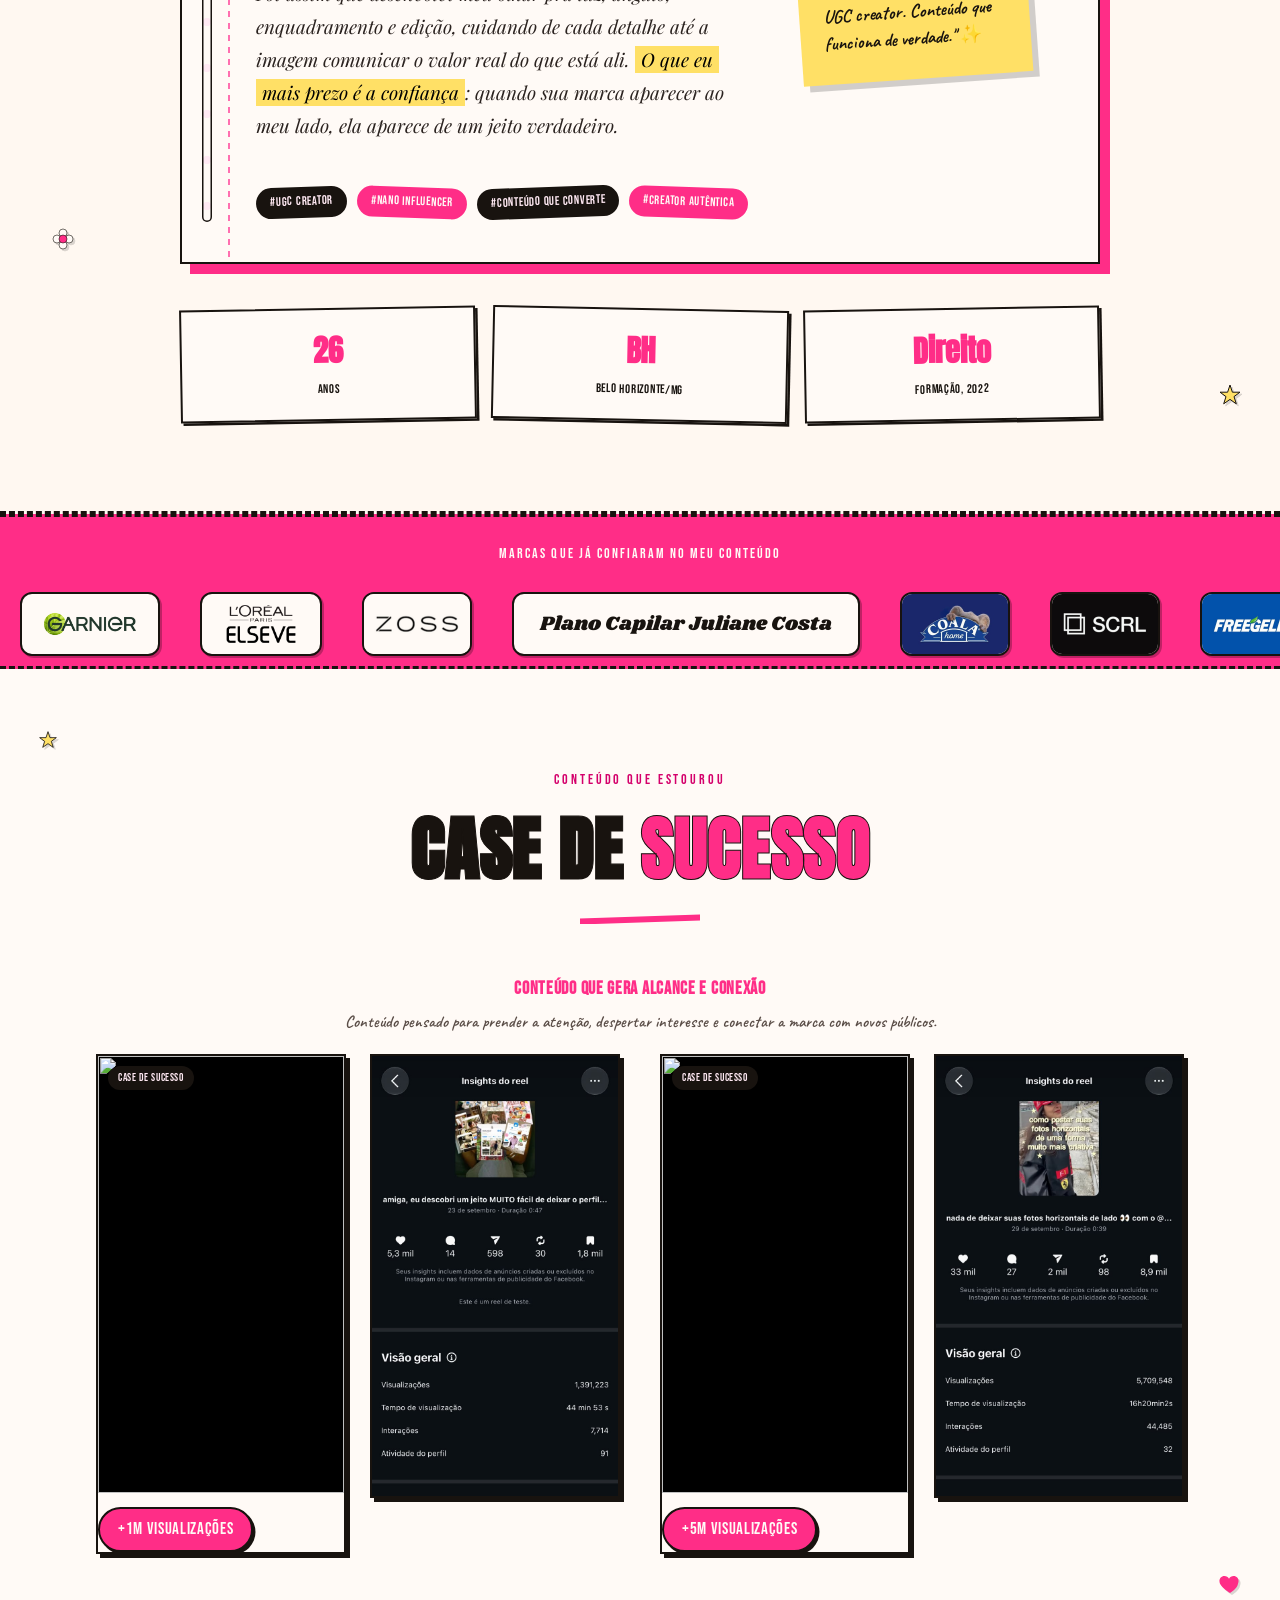
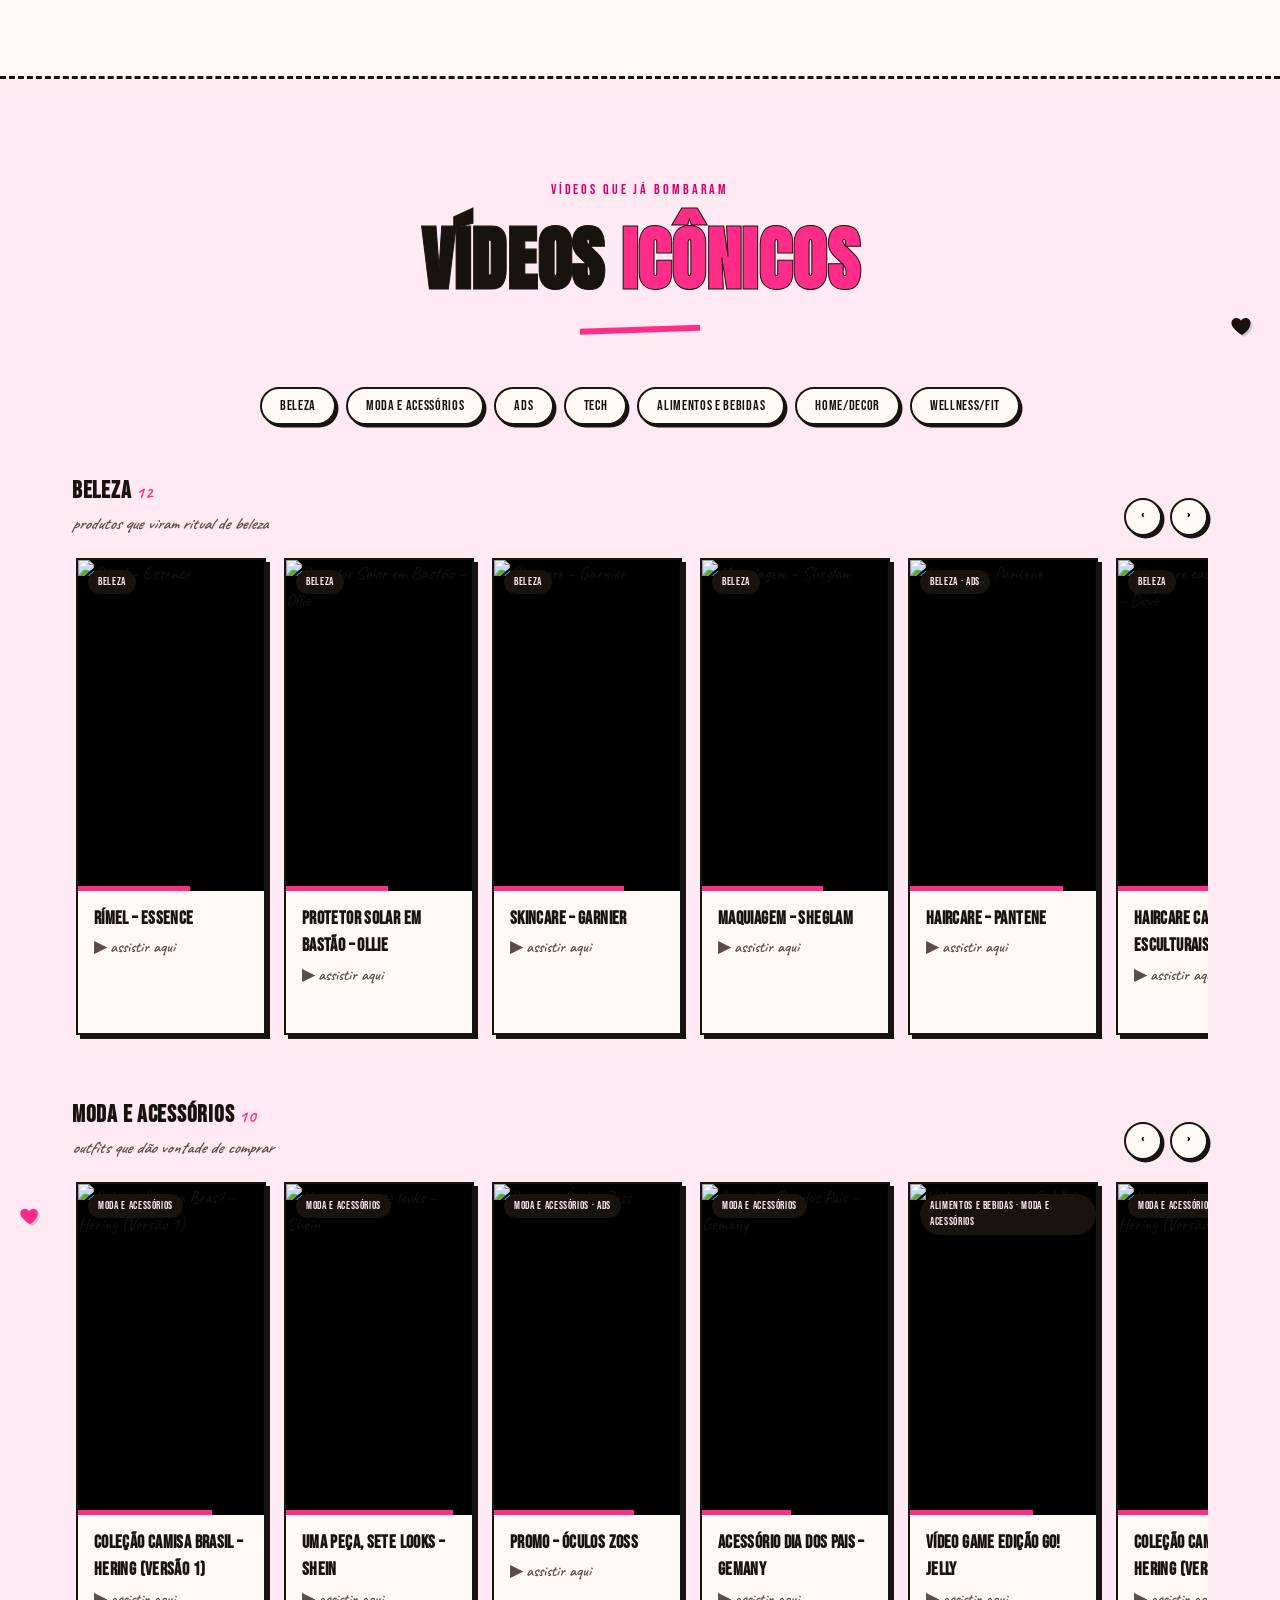
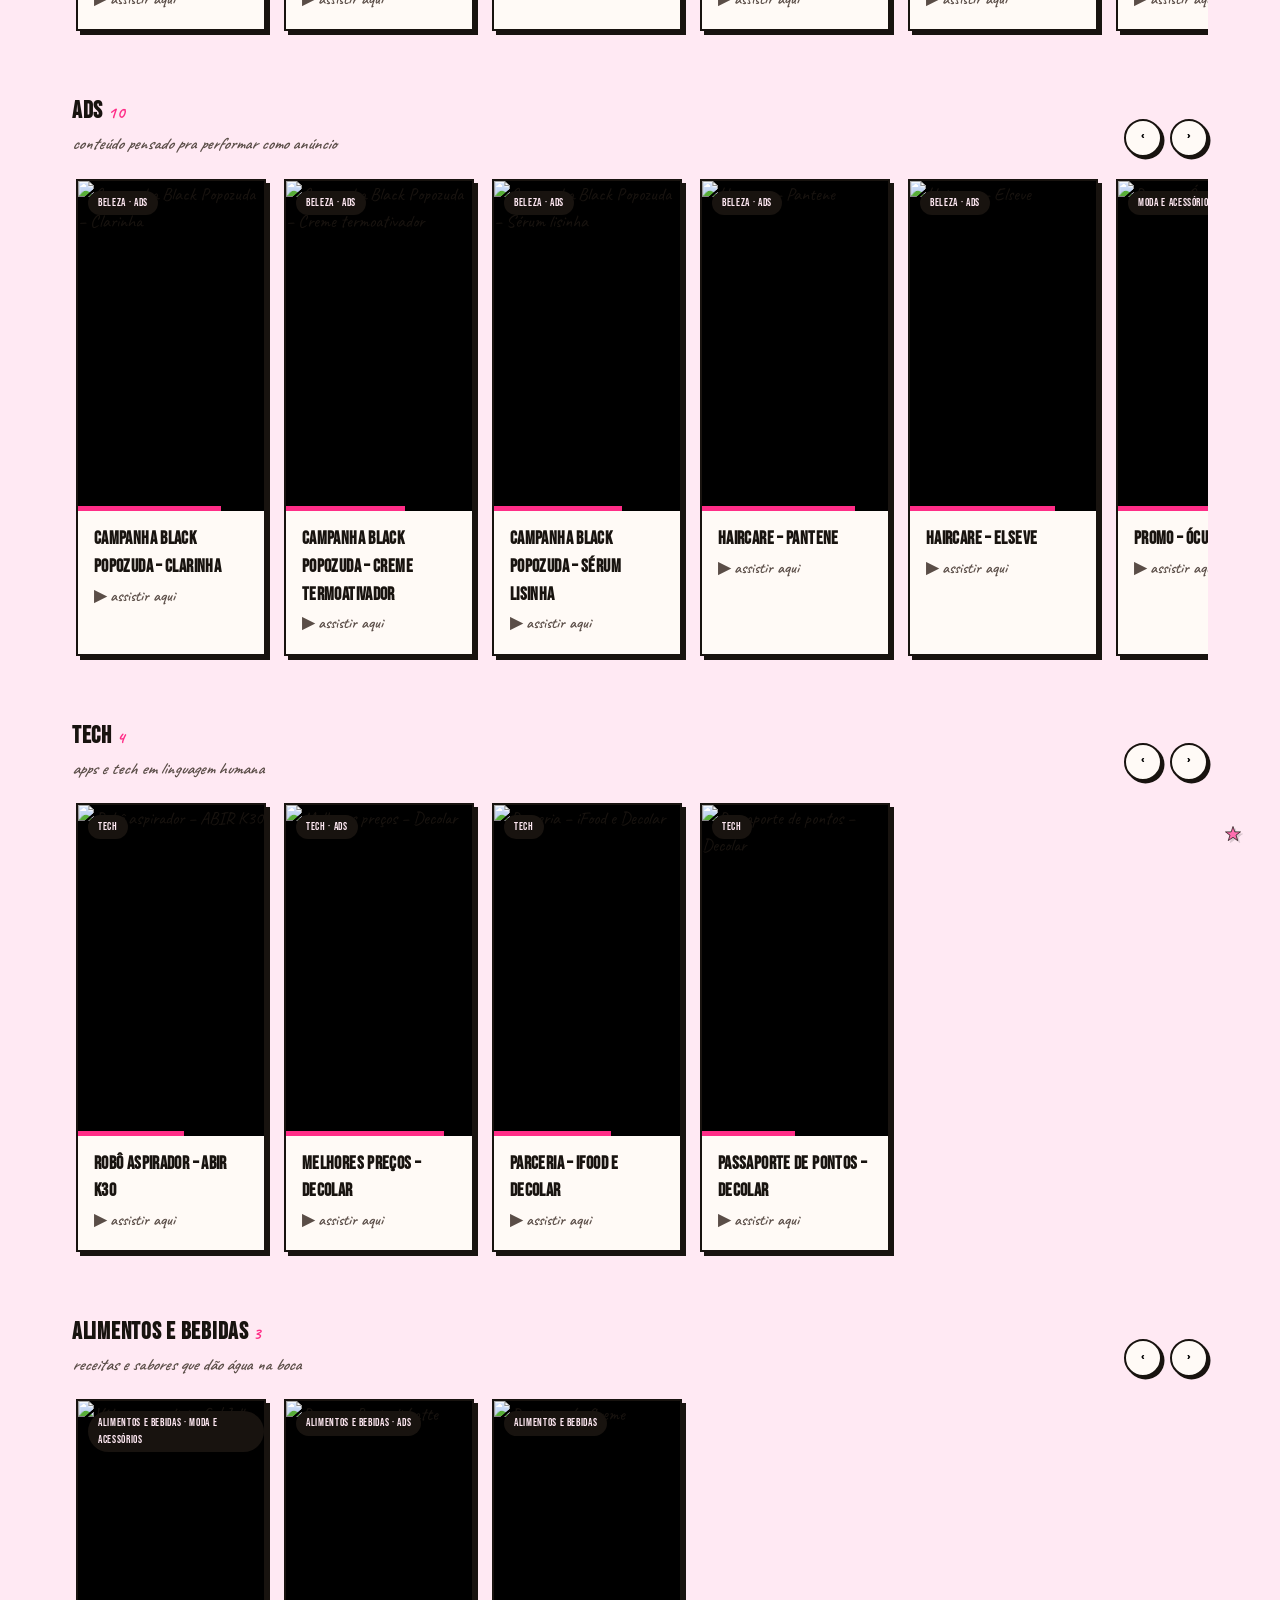
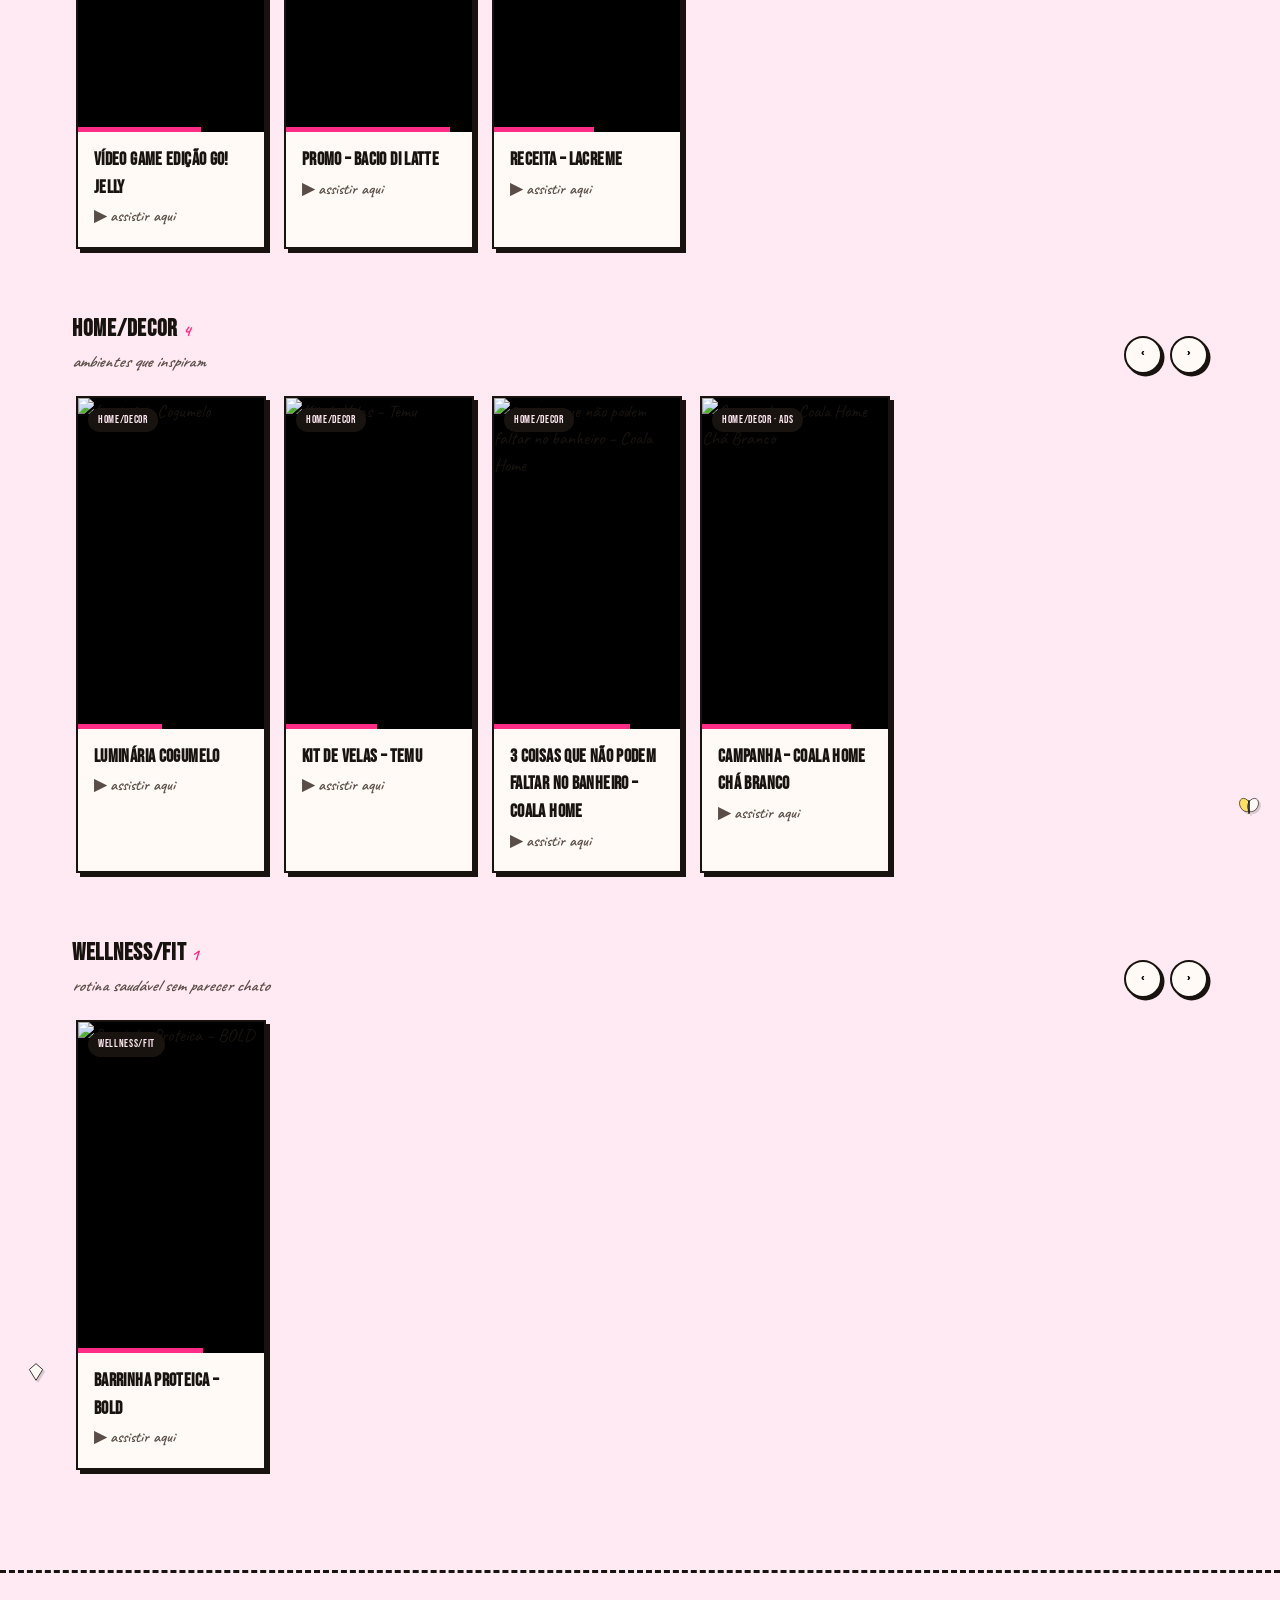
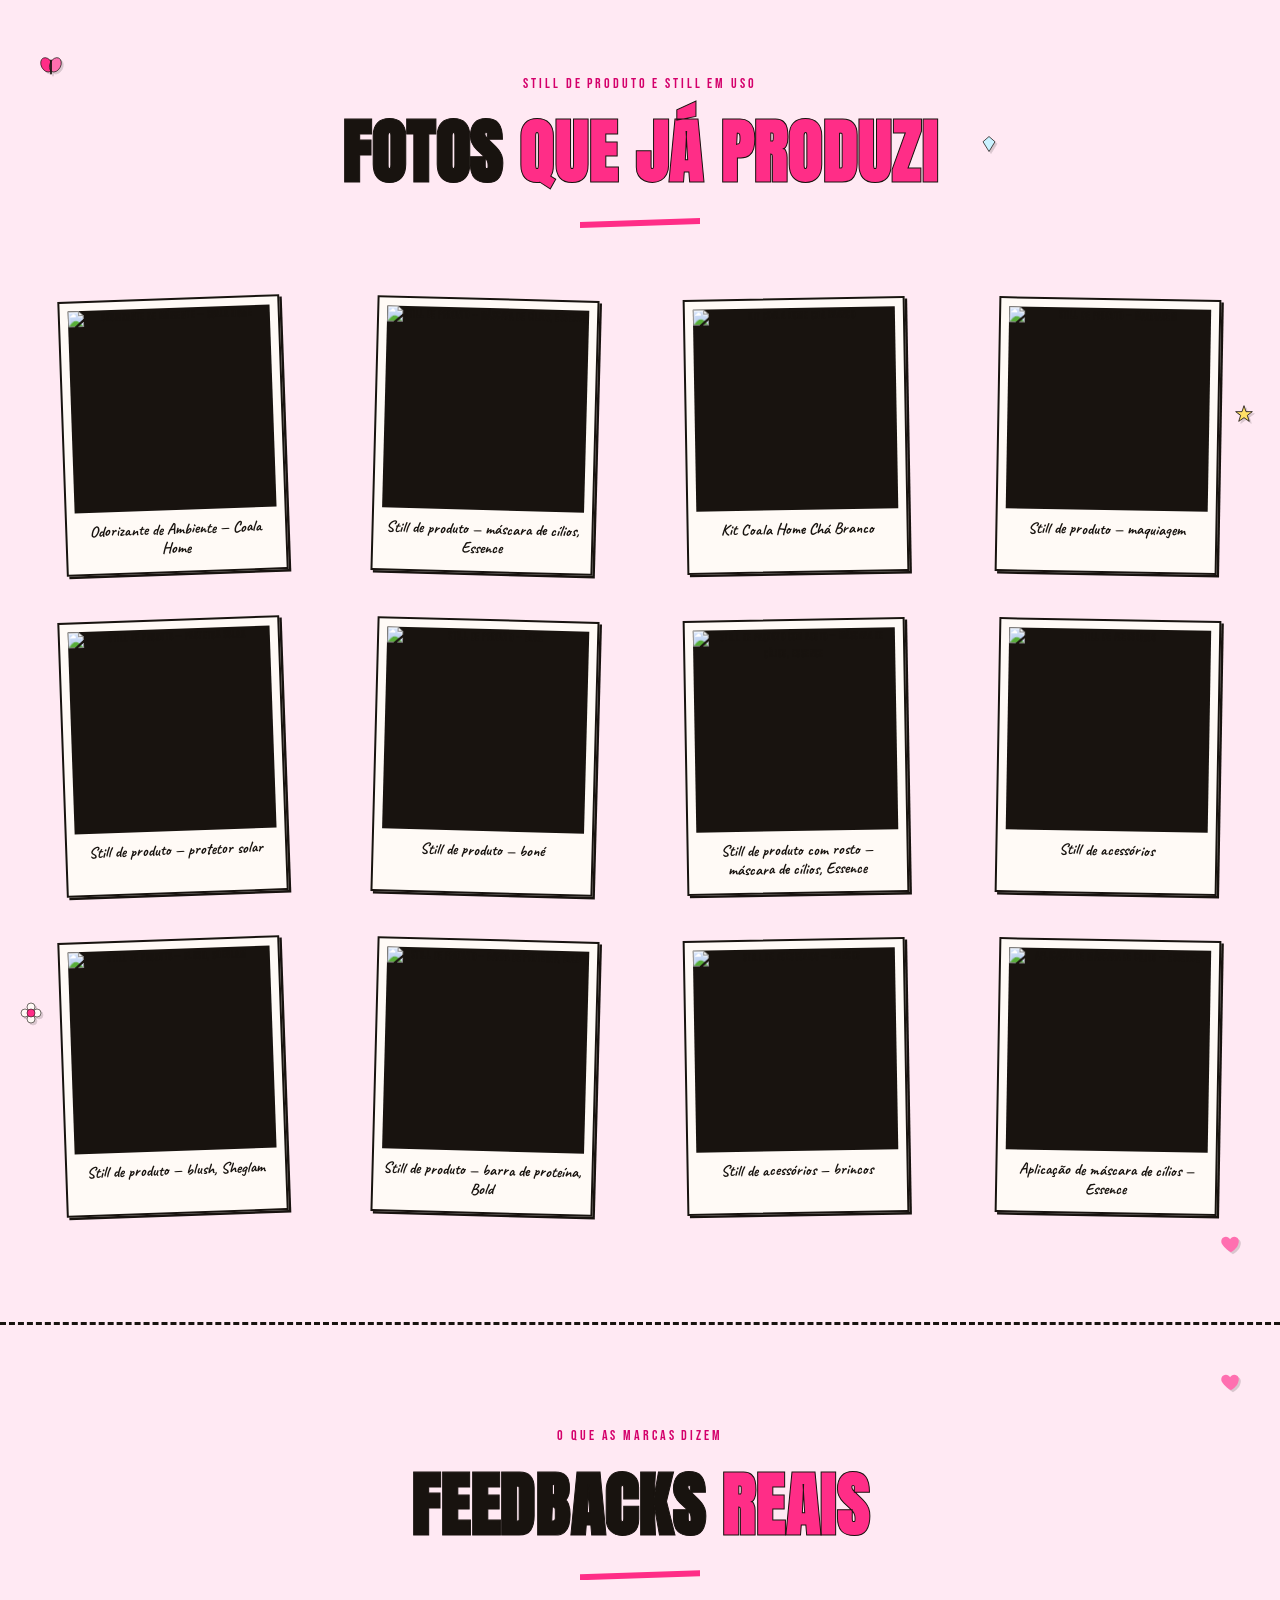
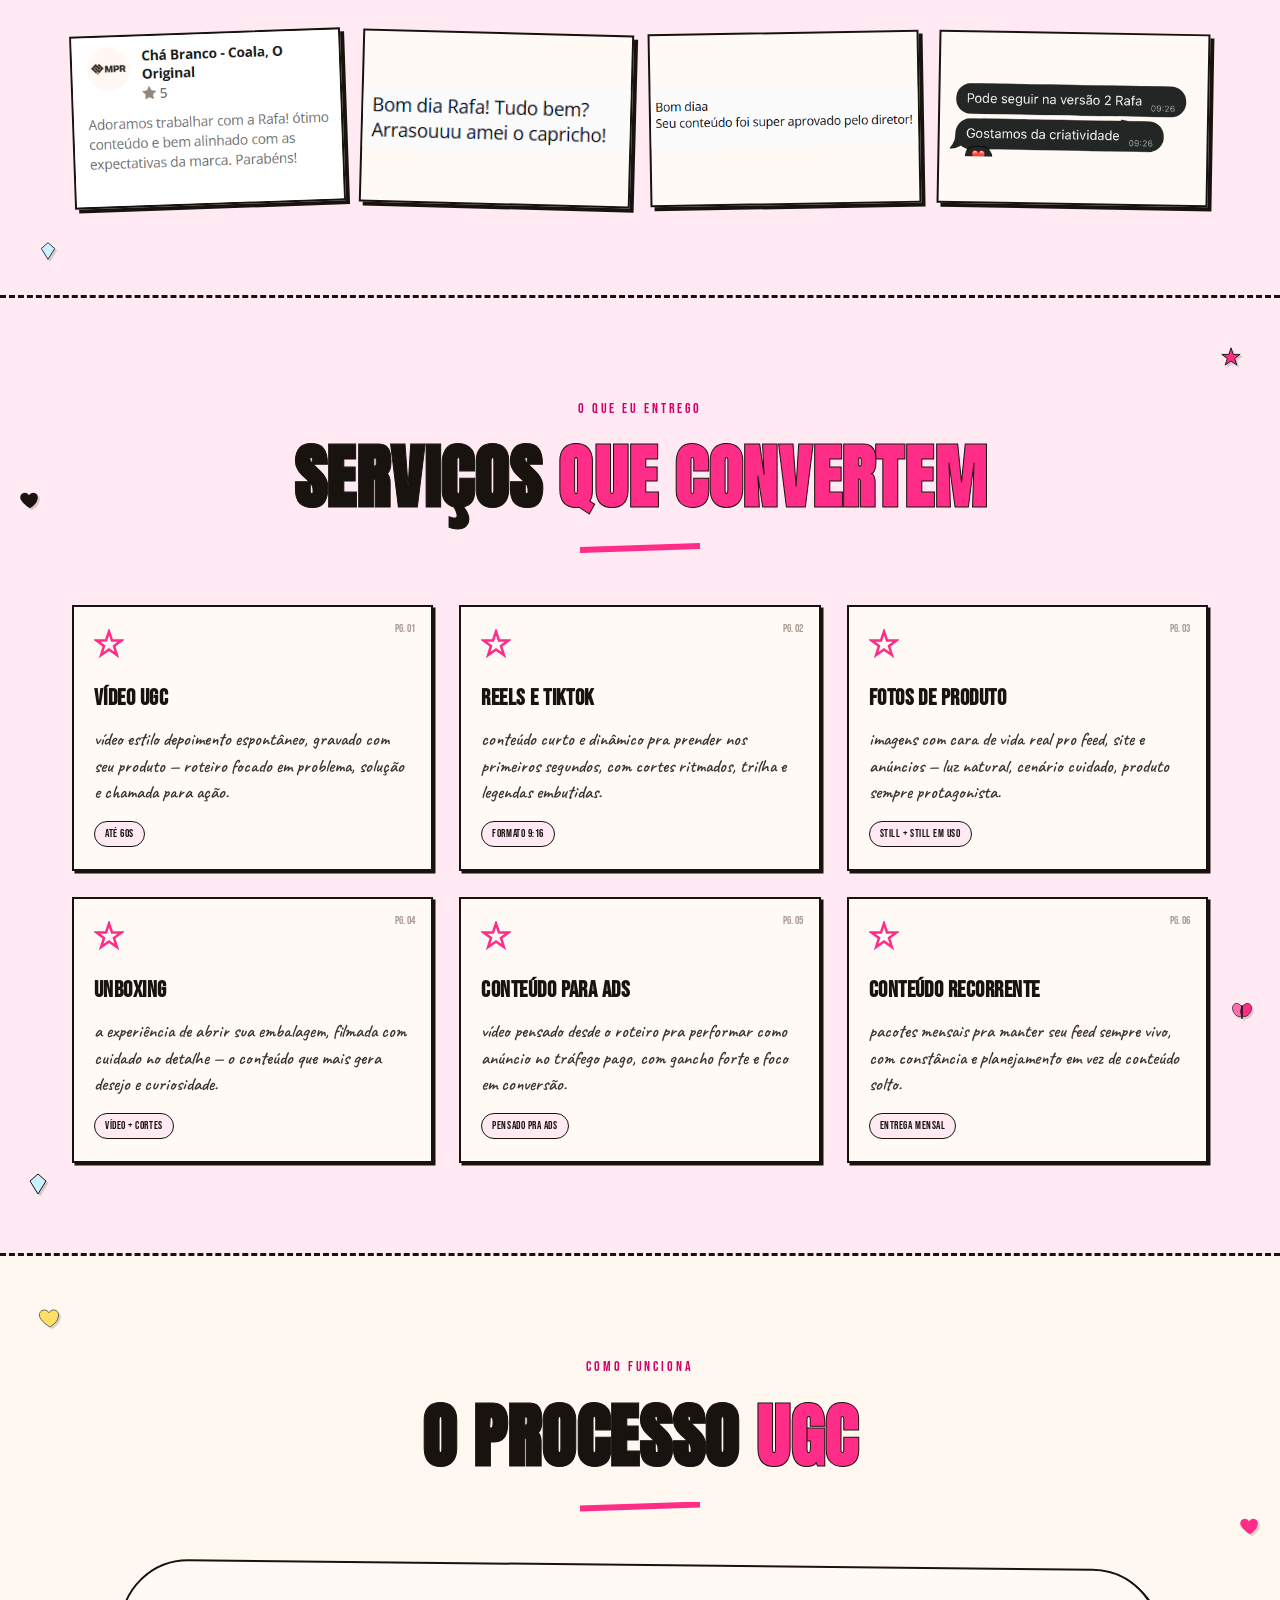
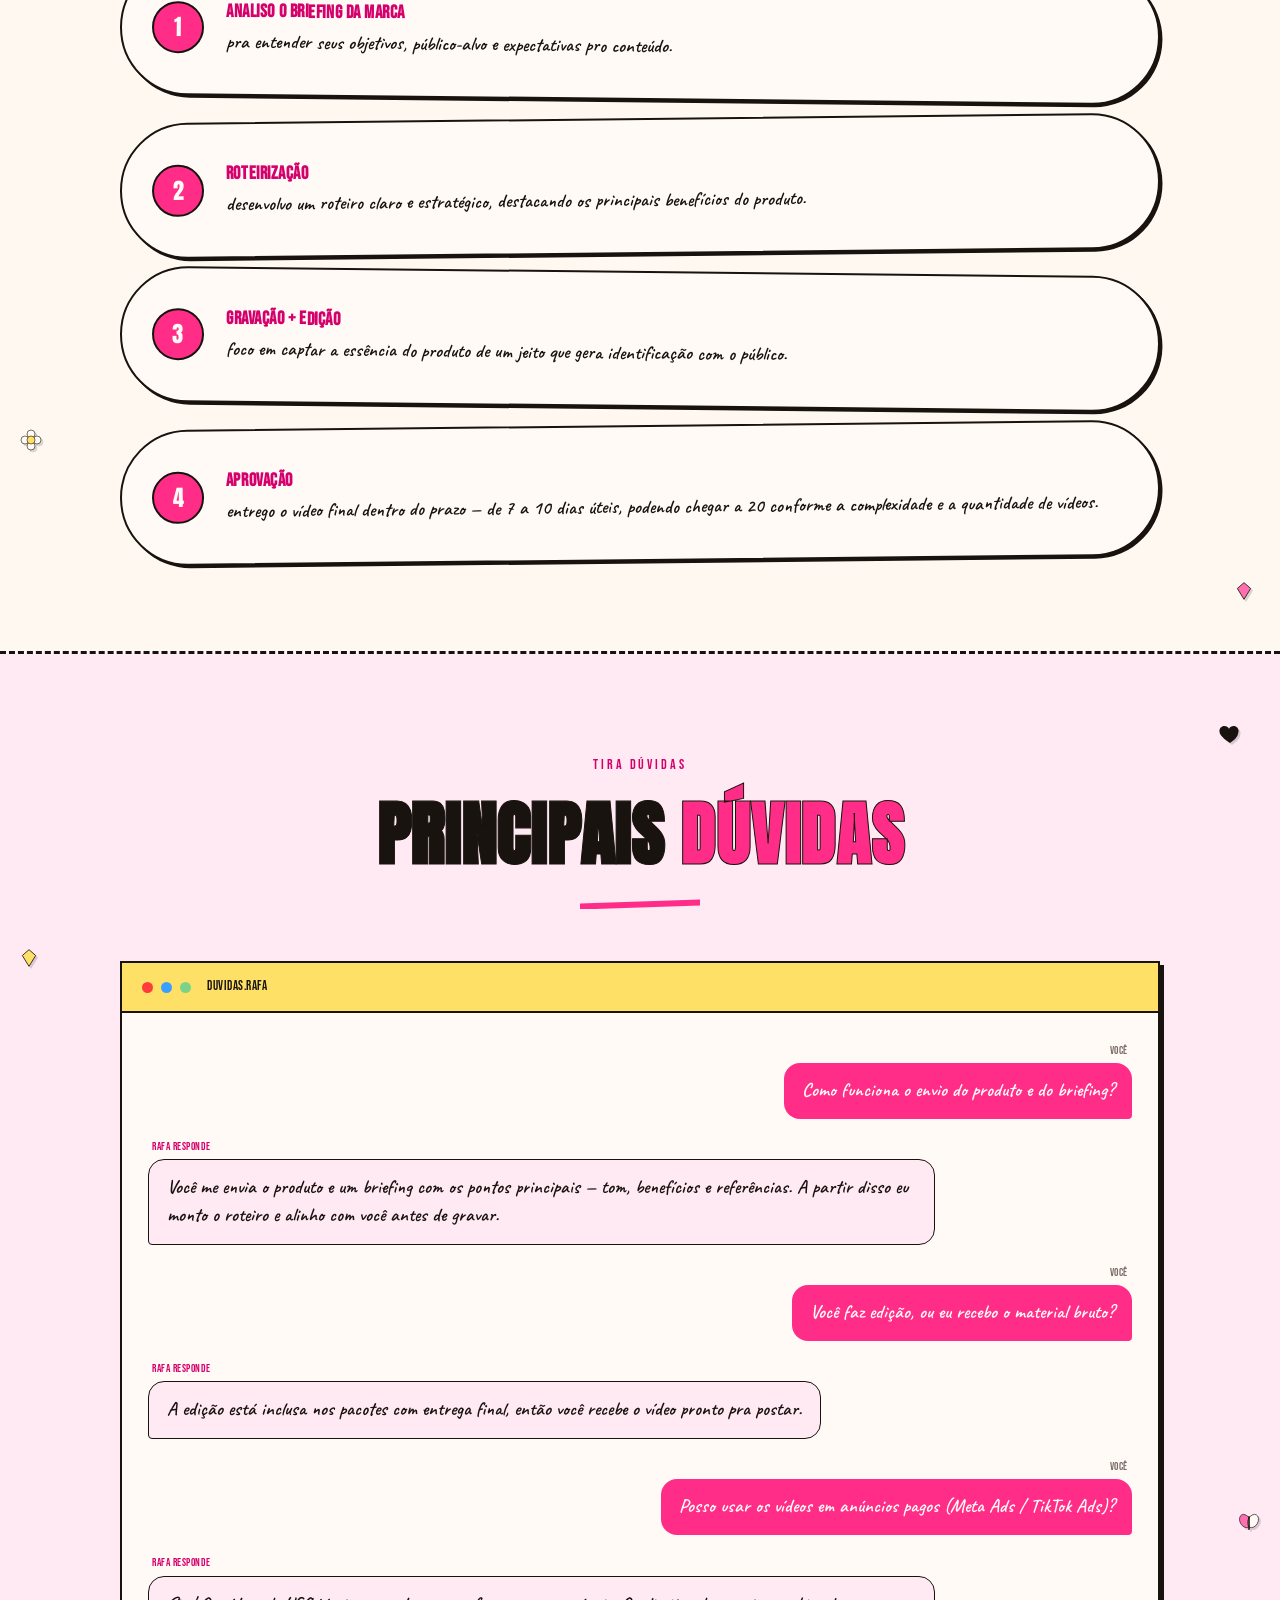
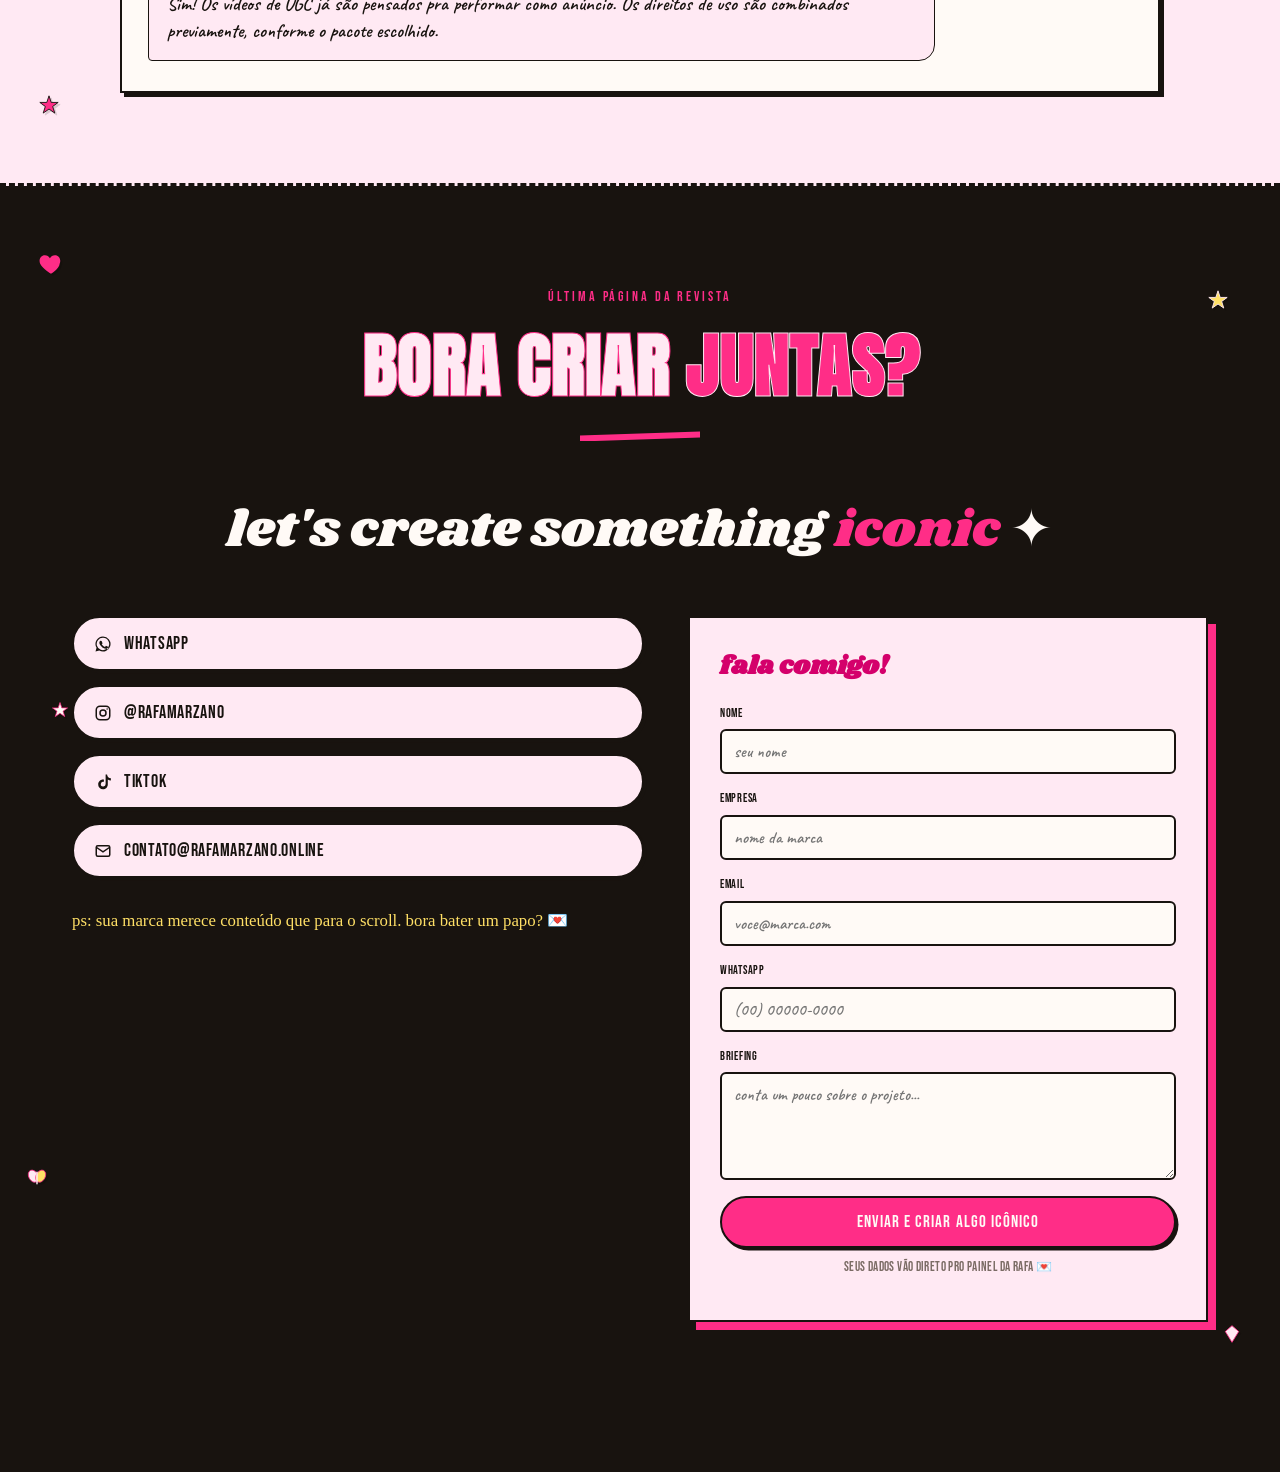
==== commit a664f22a: "Reenquadra logos de SCRL, ZOSS, Coala Home e Freegells para preencher o chip Co-Authored-By: Claude " ====
--- a/index.html
+++ b/index.html
@@ -1374,11 +1374,11 @@
 const BRANDS = [
   { nome: "Garnier", logo: "garnier.png" },
   { nome: "L'Oréal Paris Elseve", logo: "loreal.png" },
-  { nome: "ZOSS", logo: "zoss.png" },
+  { nome: "ZOSS", logo: "zoss-chip.jpg", cheio: true },
   { nome: "Plano Capilar Juliane Costa", logo: "" },
-  { nome: "Coala Home", logo: "coala.jpg" },
-  { nome: "SCRL", logo: "scrl.png" },
-  { nome: "Freegells", logo: "freegells.jpg" },
+  { nome: "Coala Home", logo: "coala-chip.jpg", cheio: true },
+  { nome: "SCRL", logo: "scrl-chip.jpg", cheio: true },
+  { nome: "Freegells", logo: "freegells-chip.jpg", cheio: true },
   { nome: "Dove", logo: "dove.jpg", cheio: true },
   { nome: "Popozuda", logo: "popozuda.jpg", cheio: true },
   { nome: "Go! Jelly", logo: "go-jelly.jpg", cheio: true },
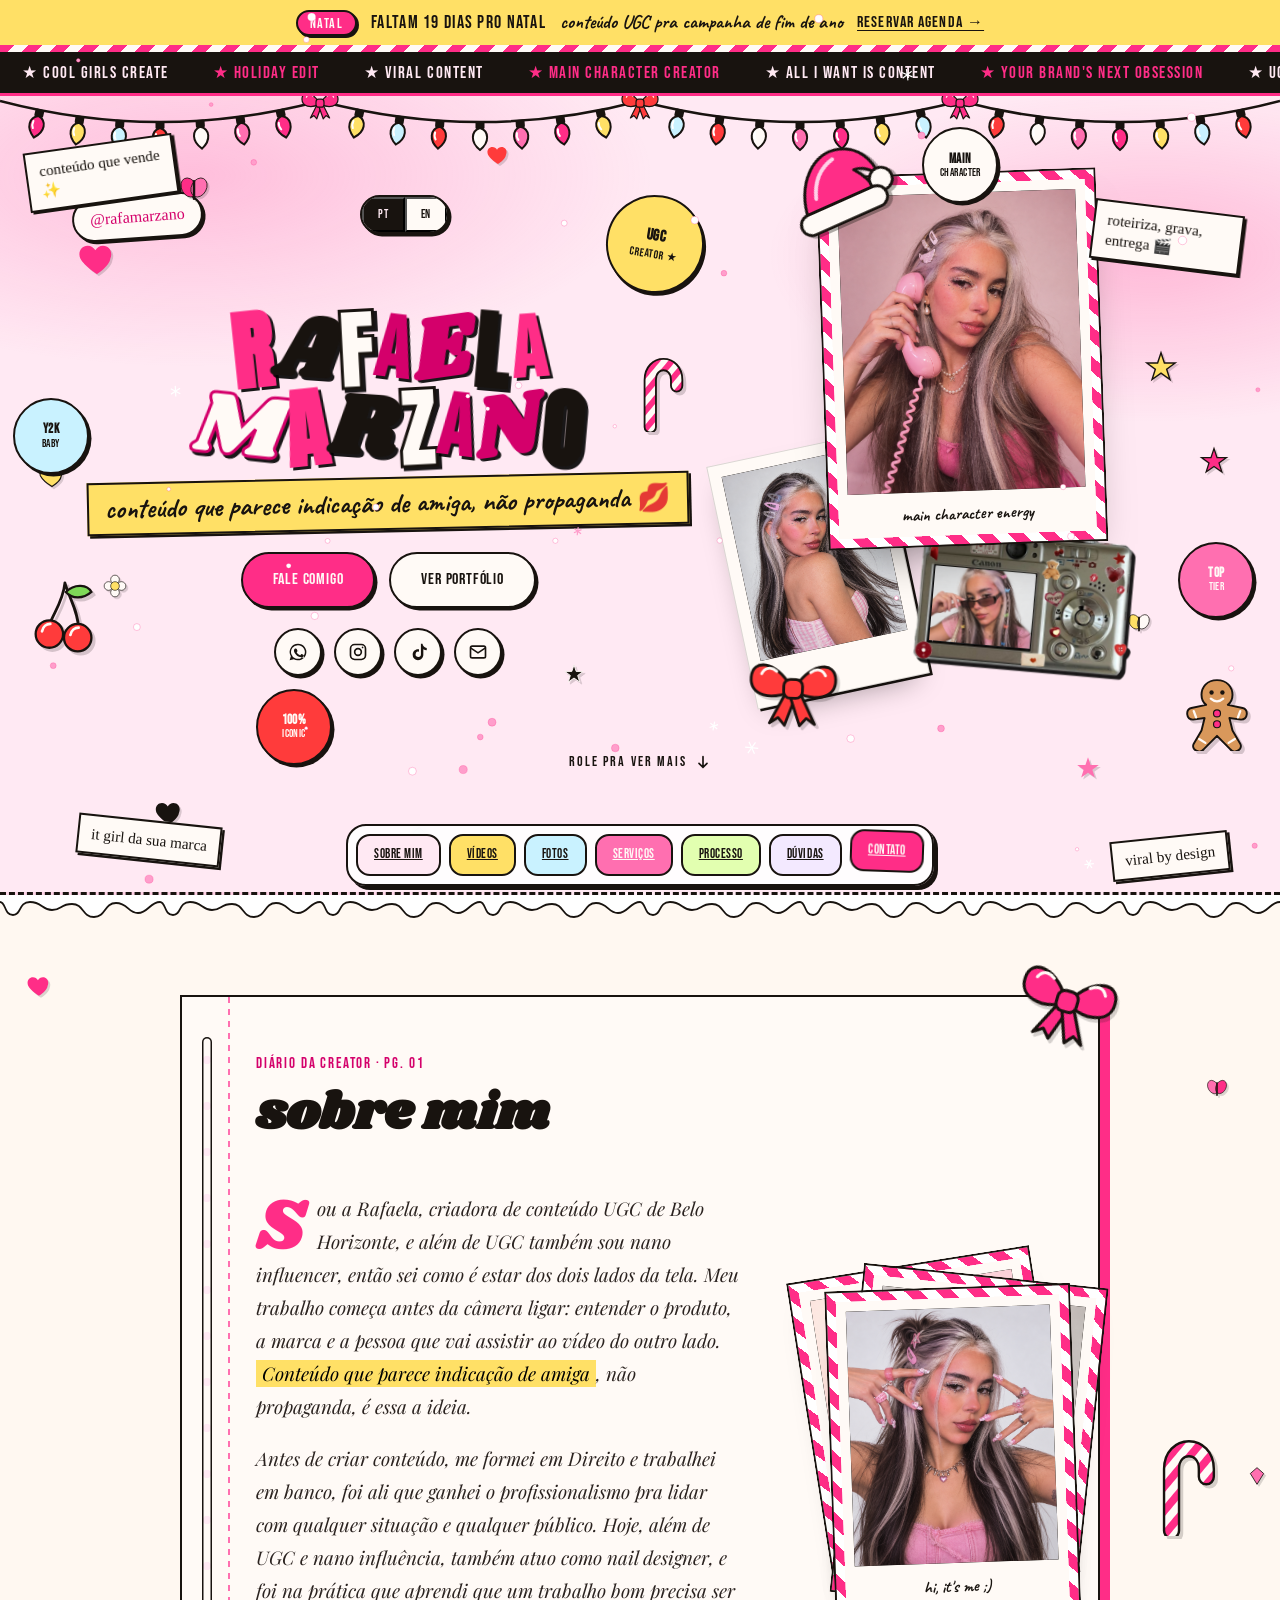
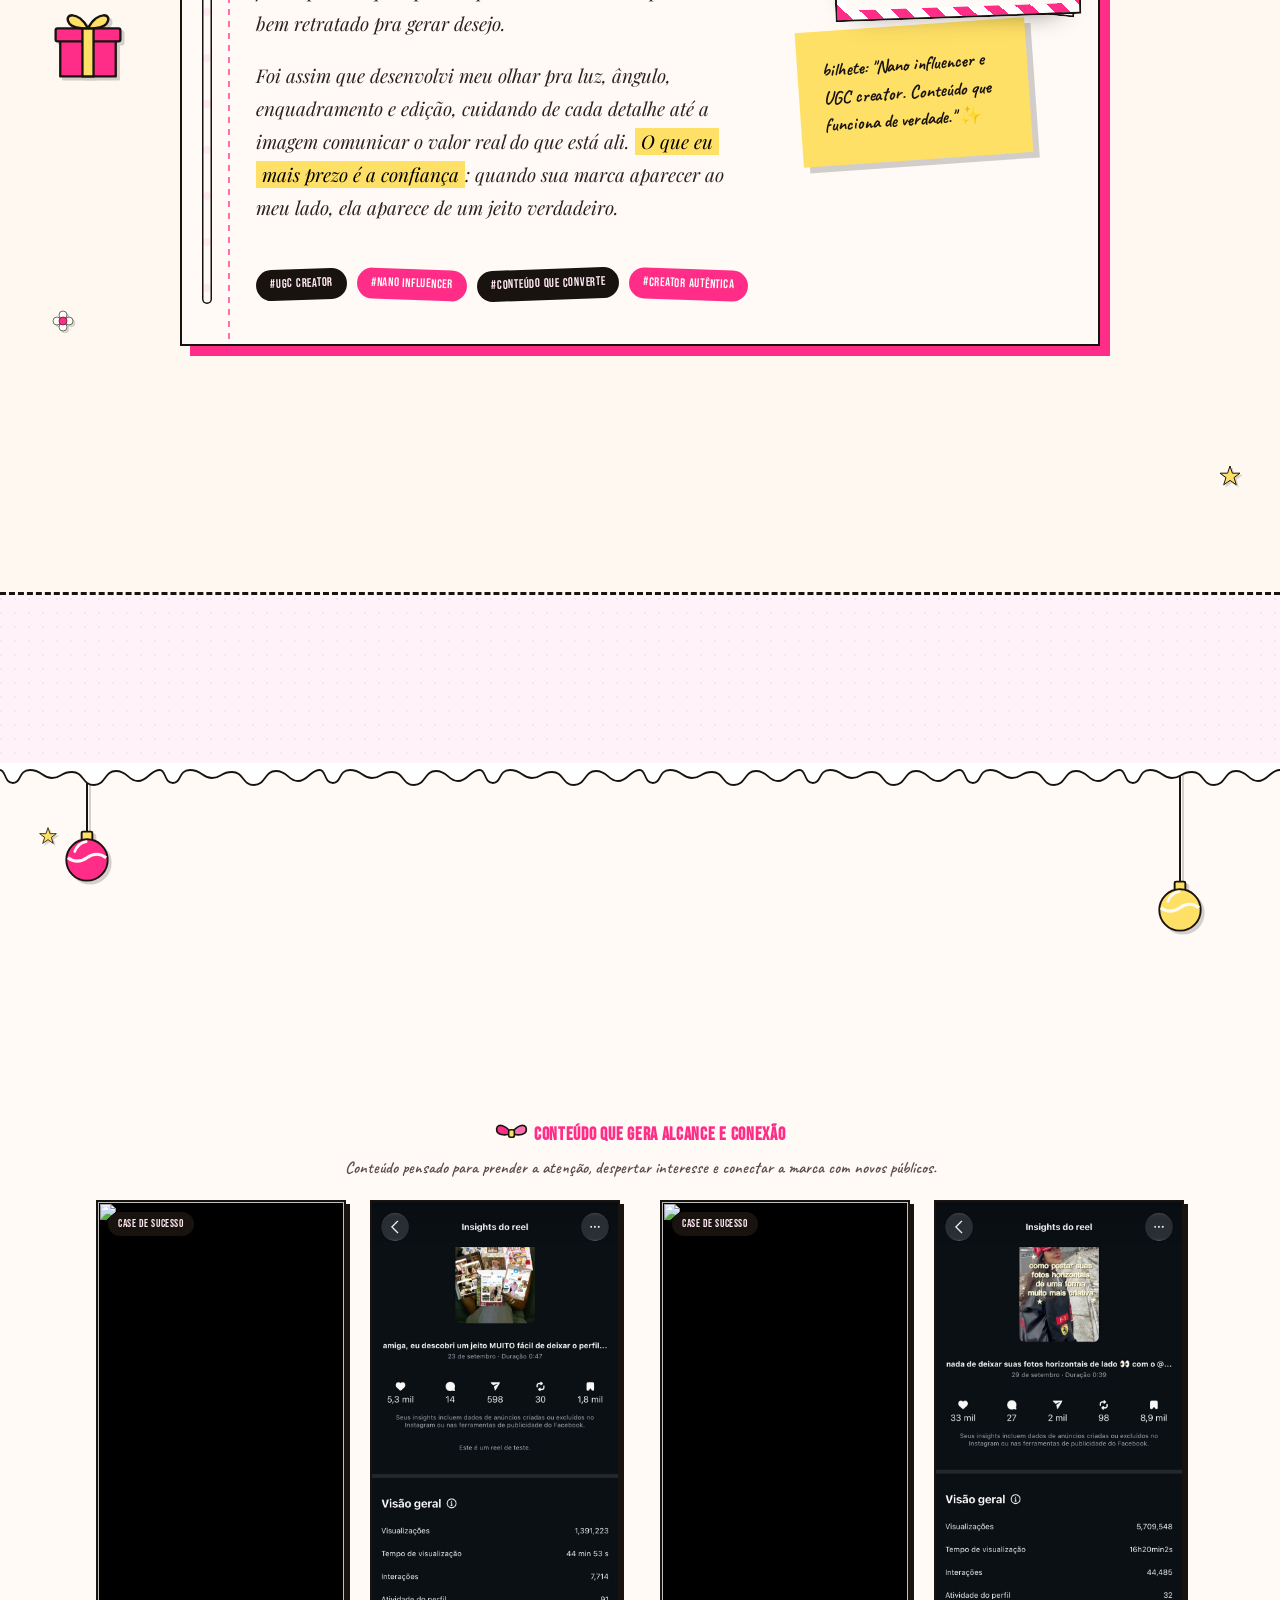
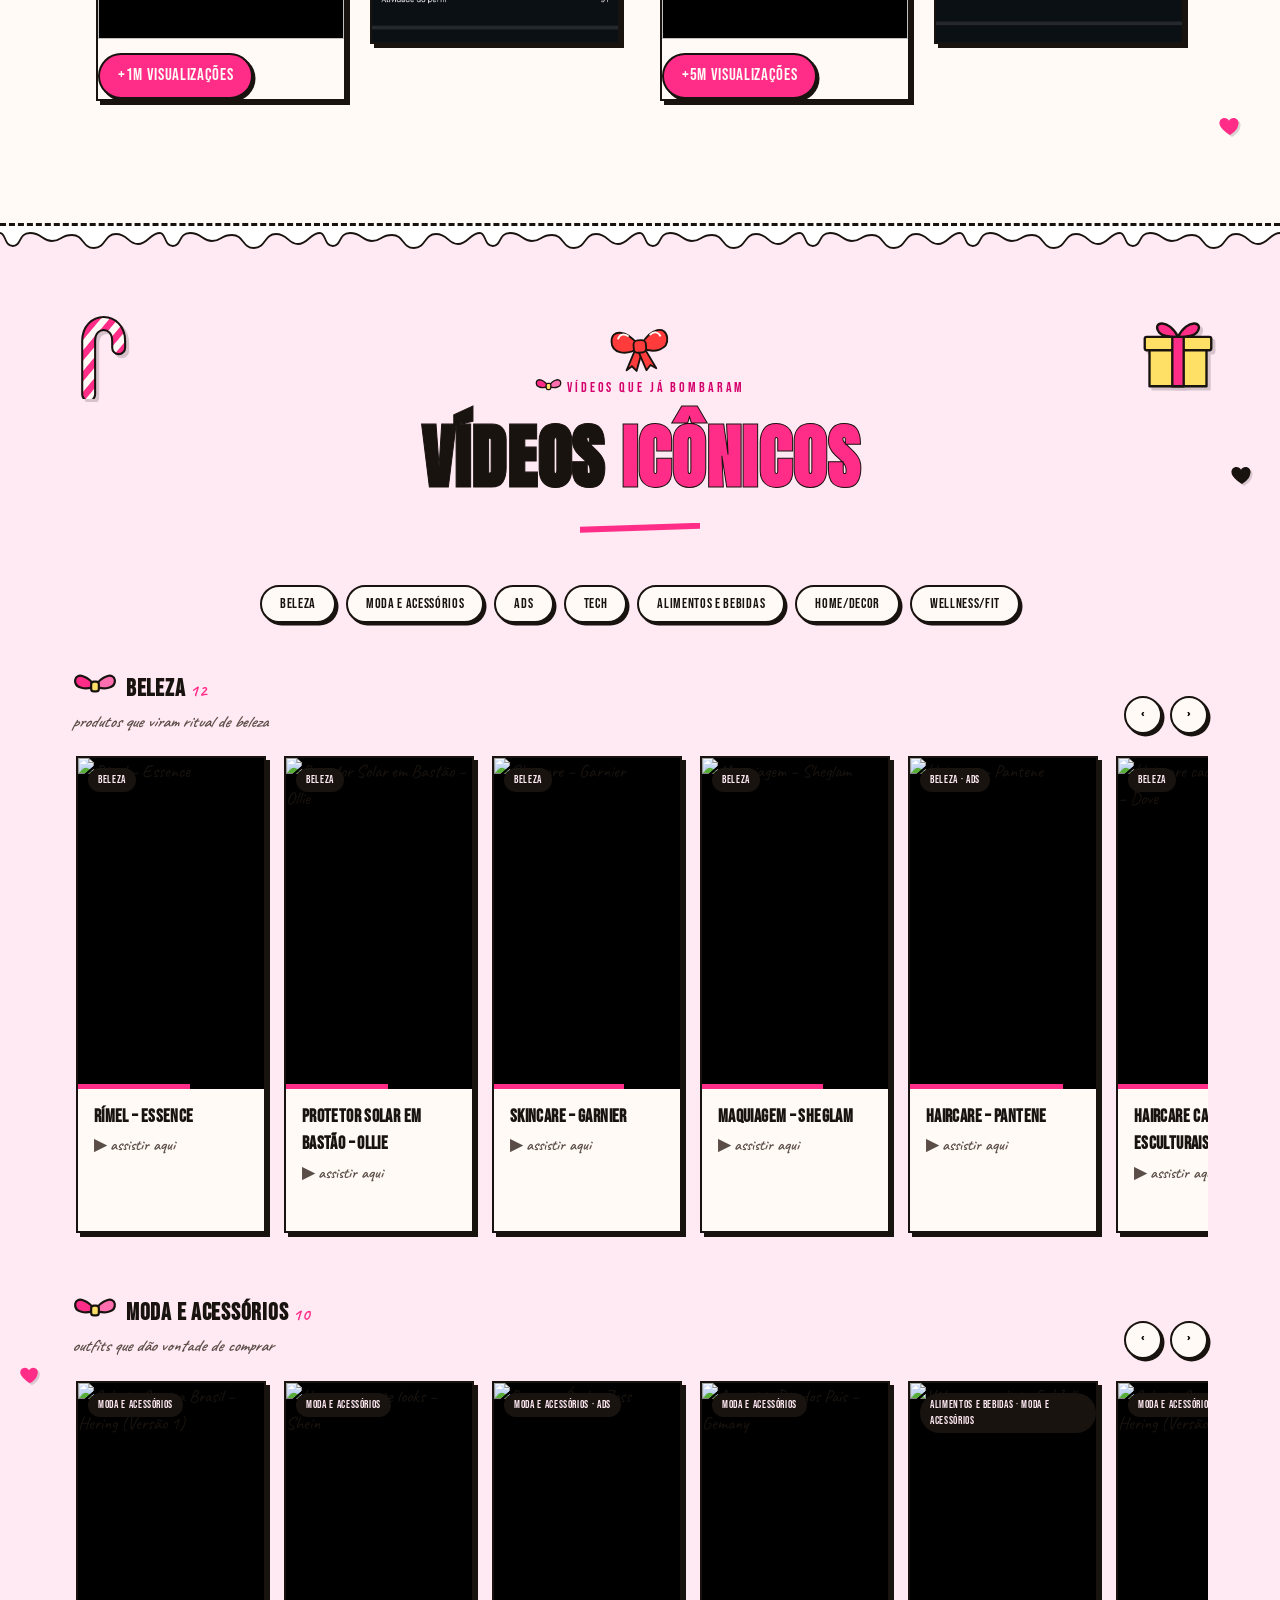
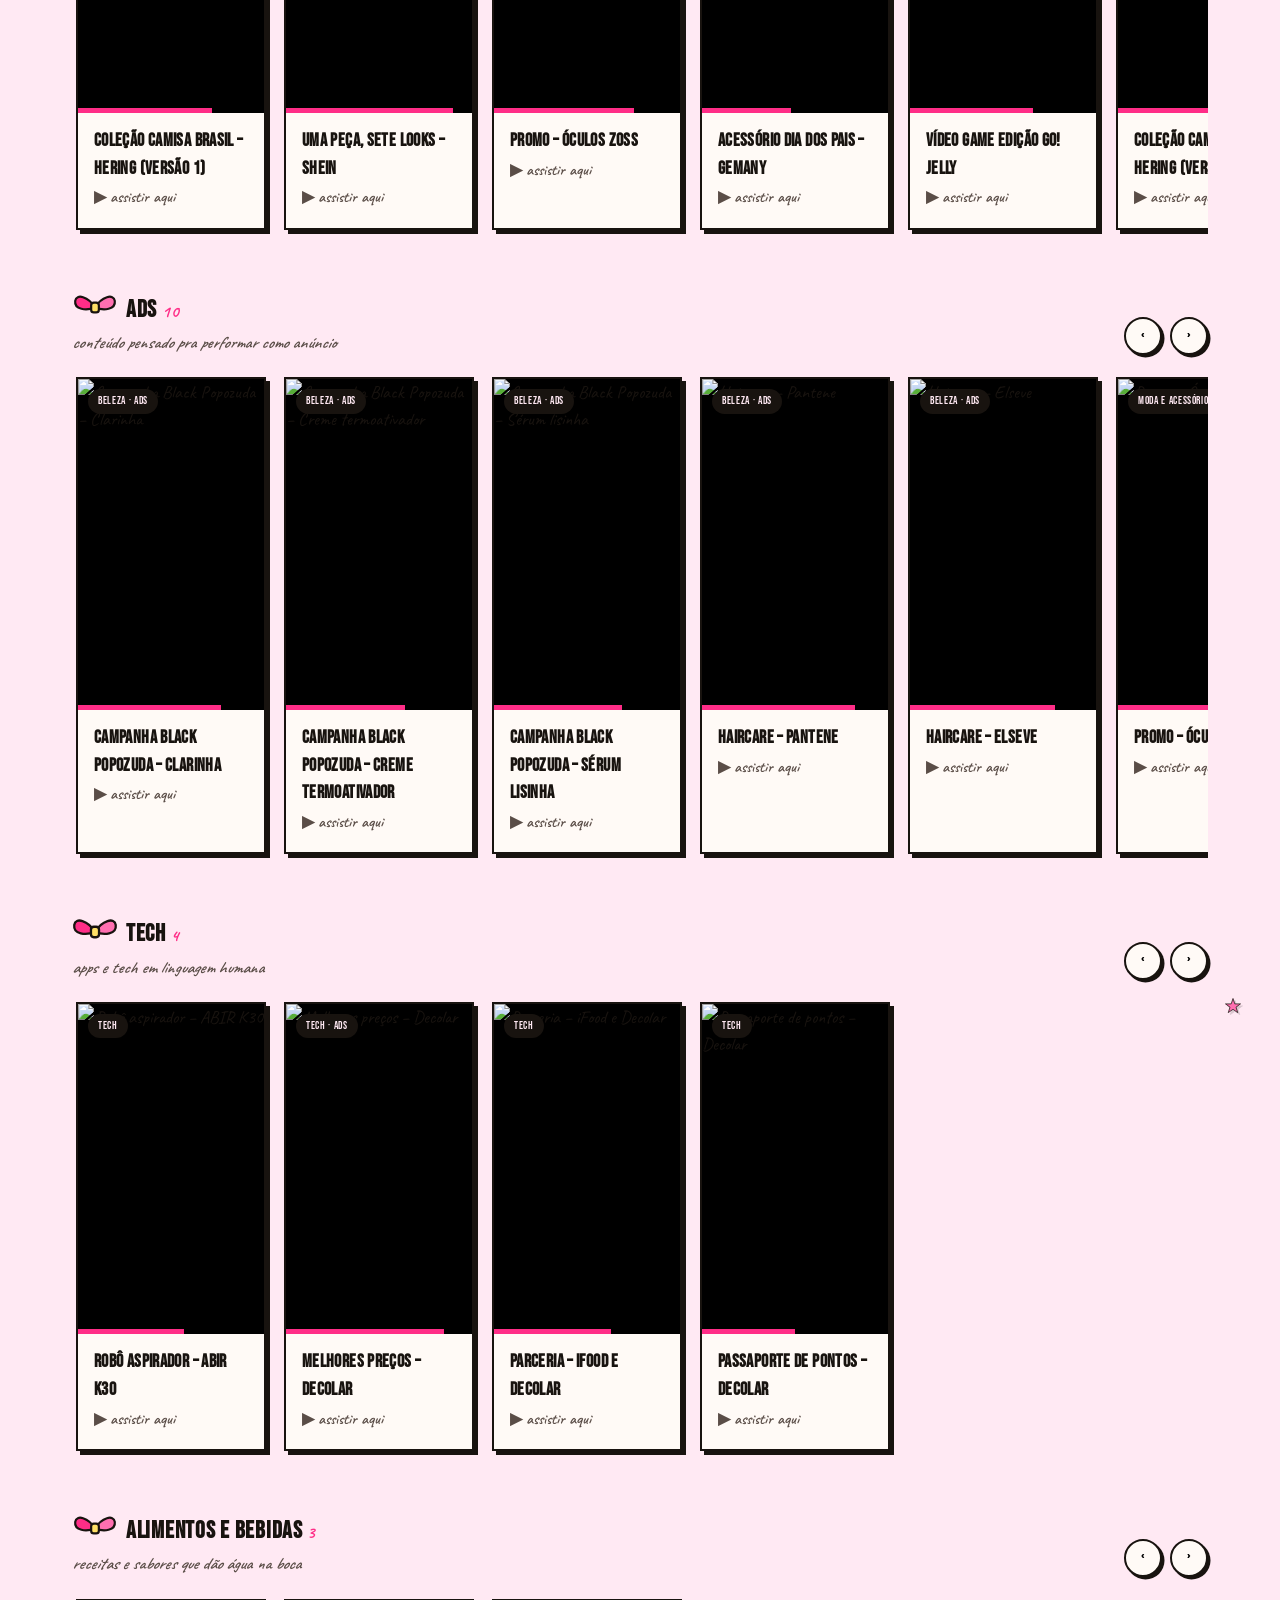
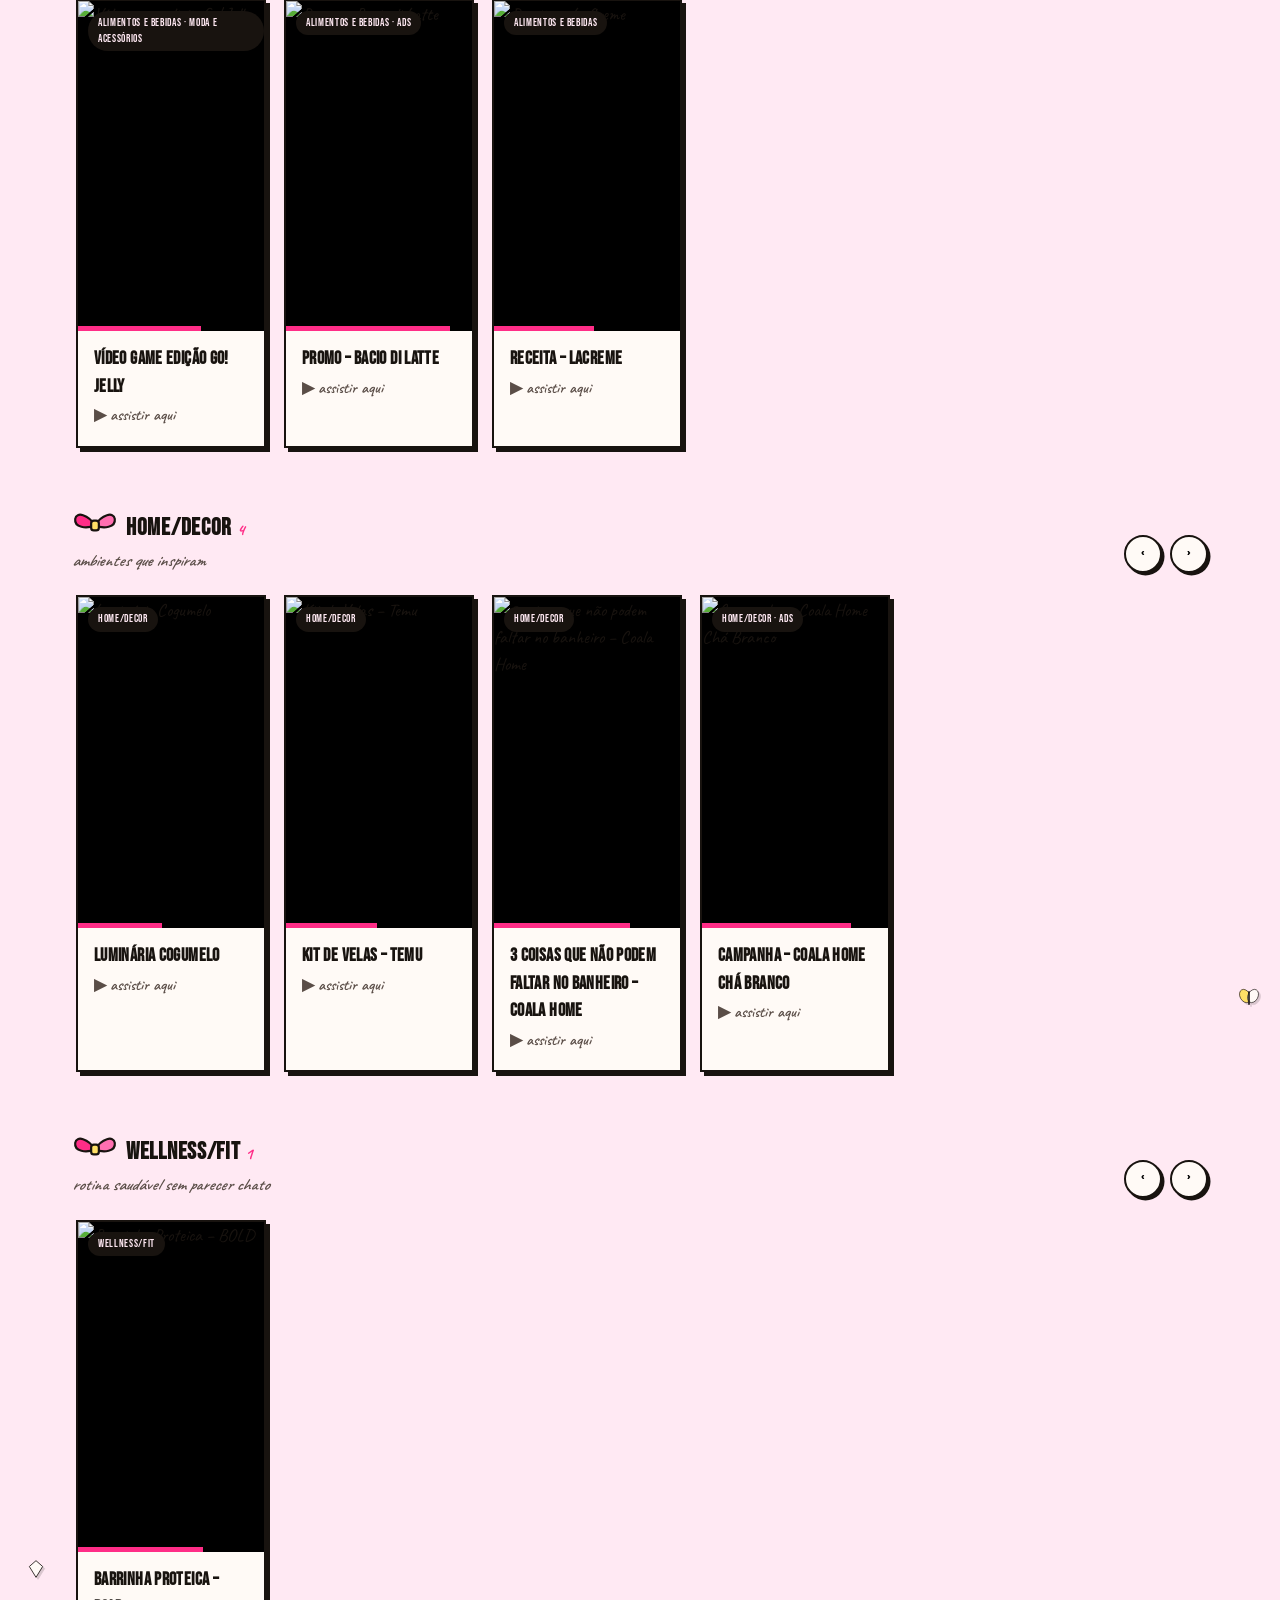
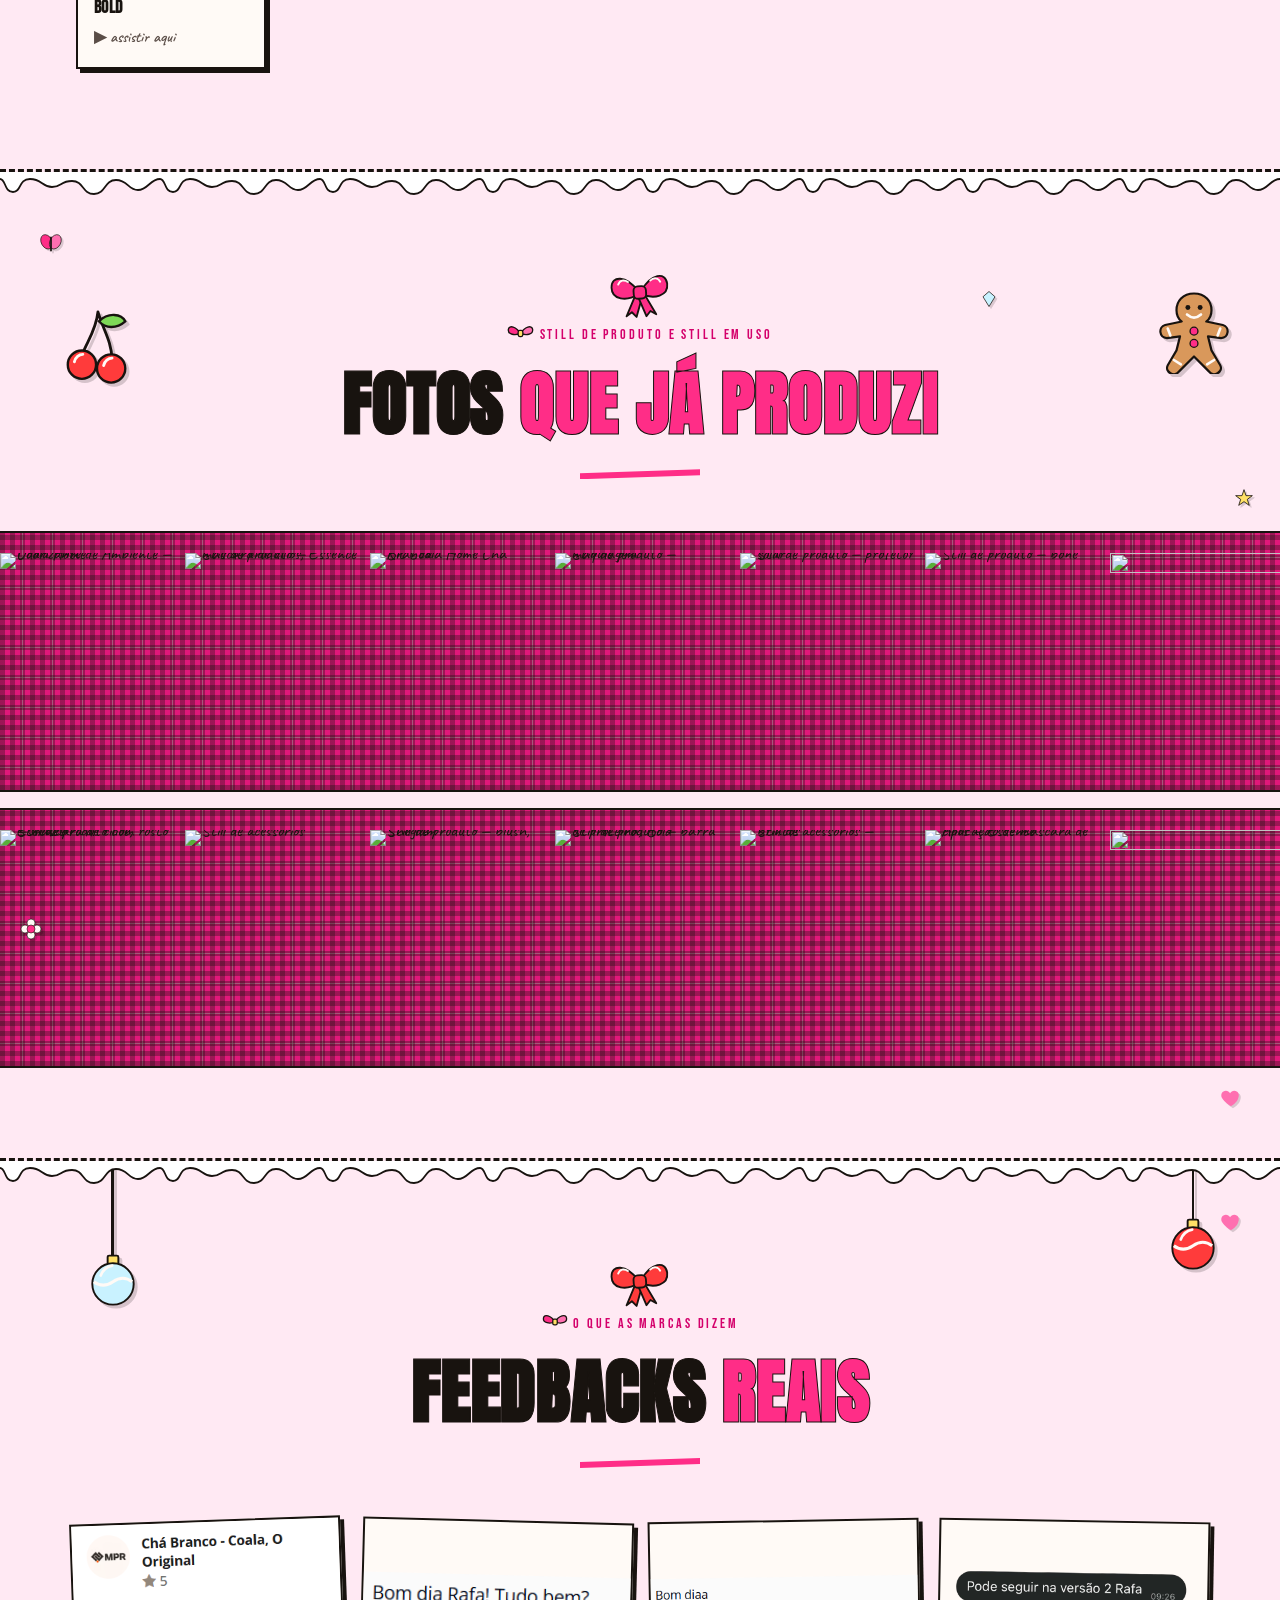
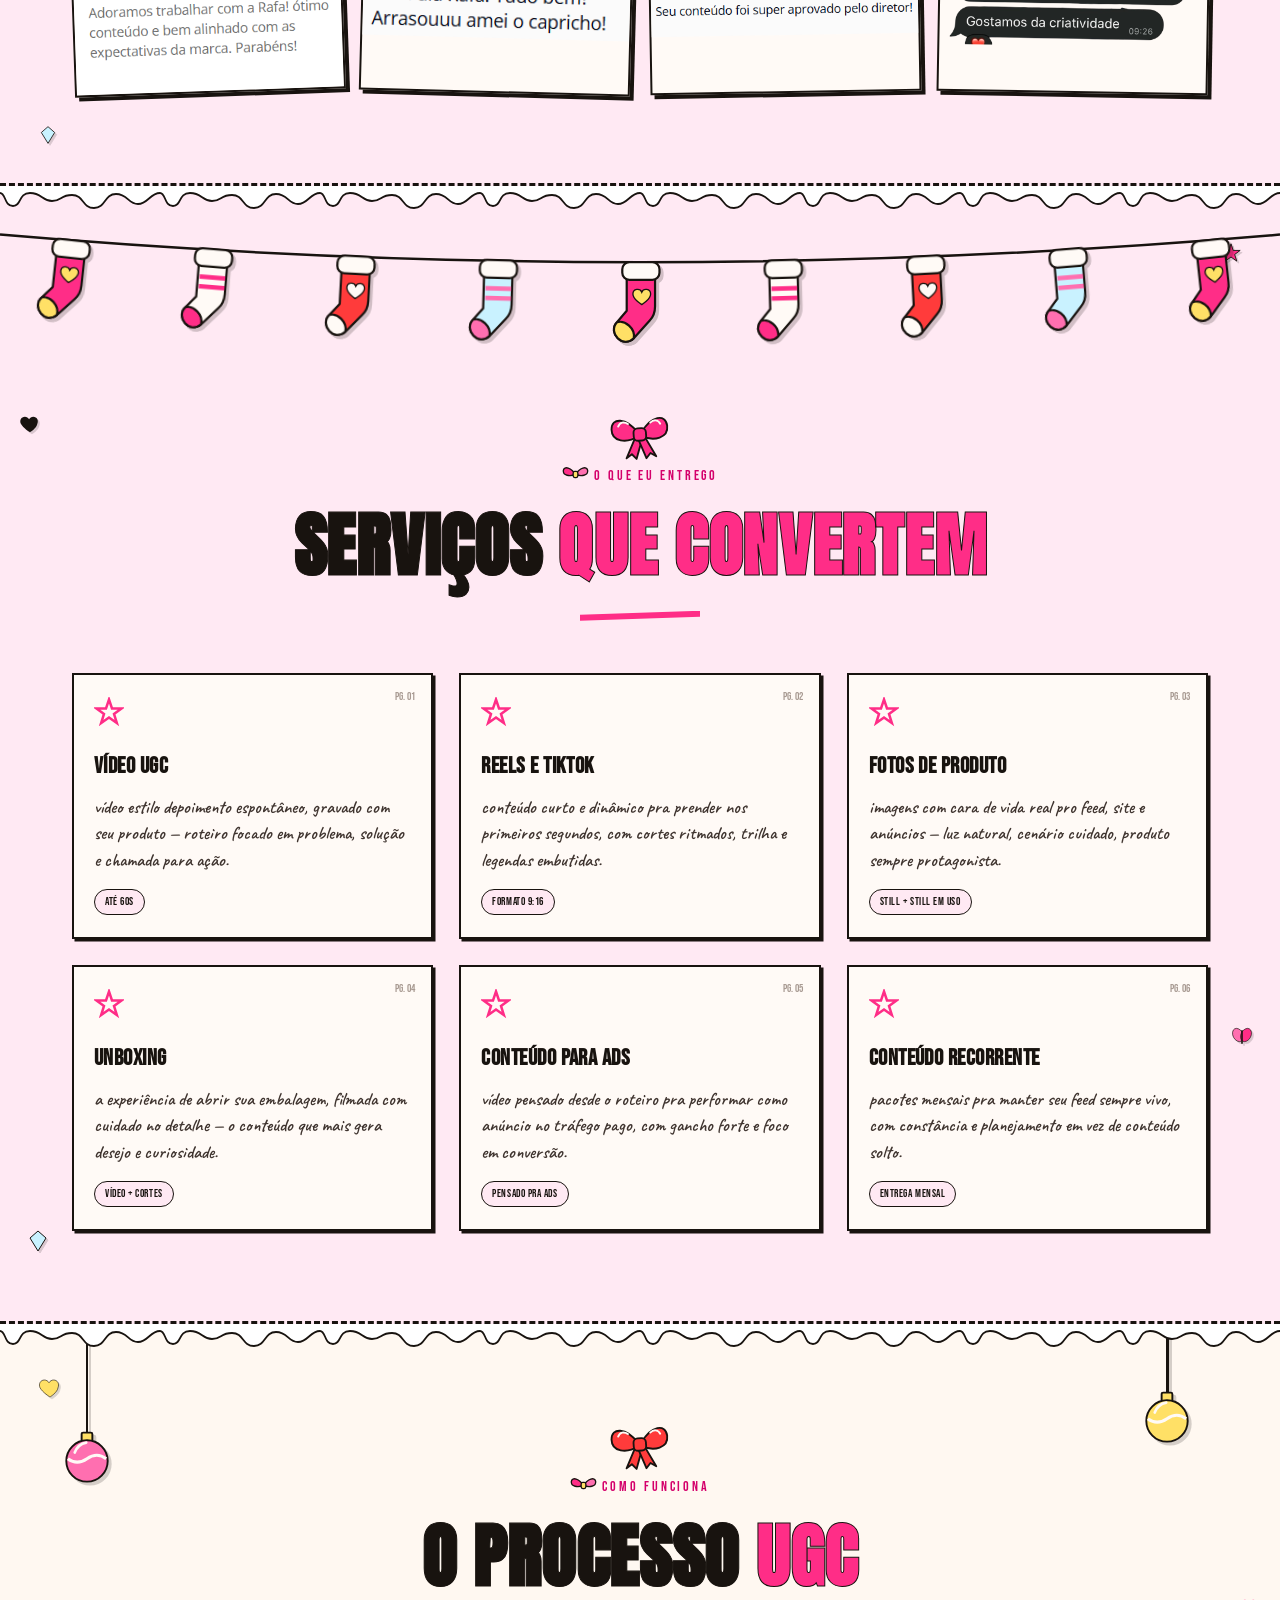
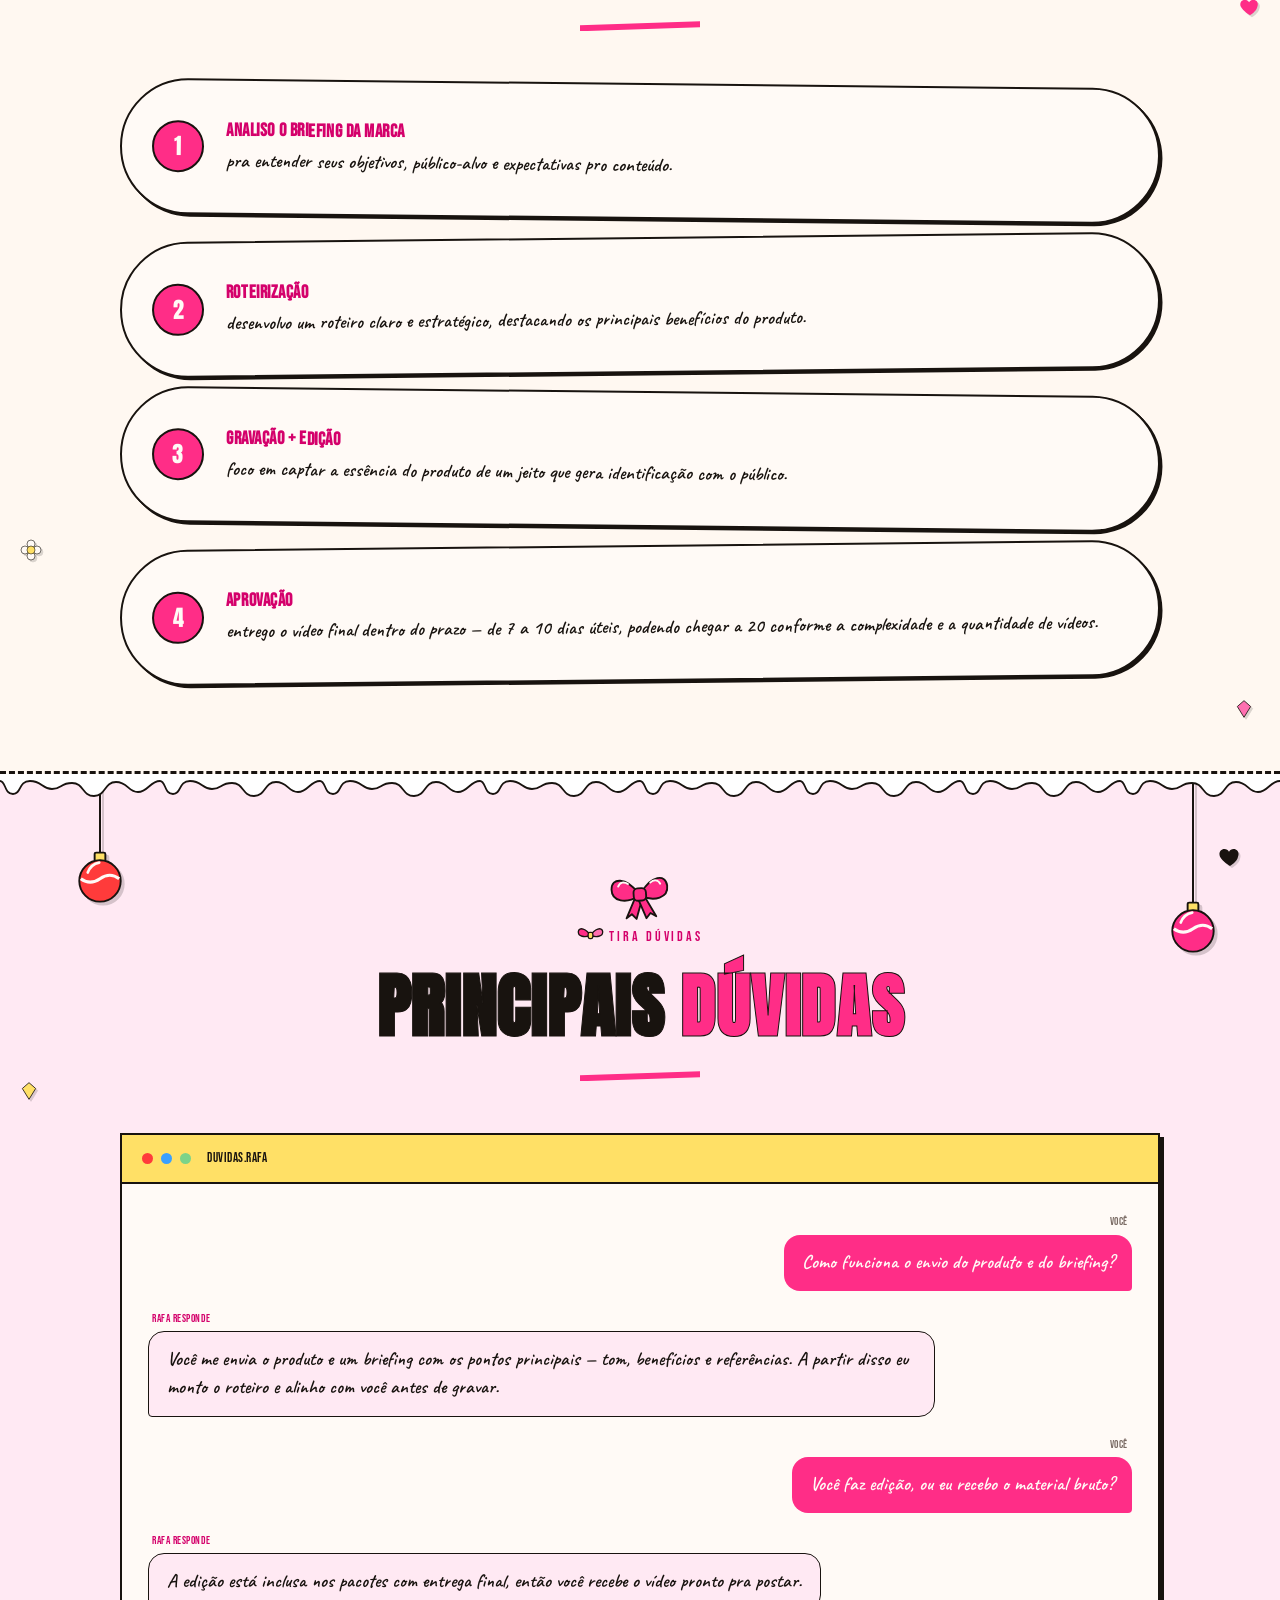
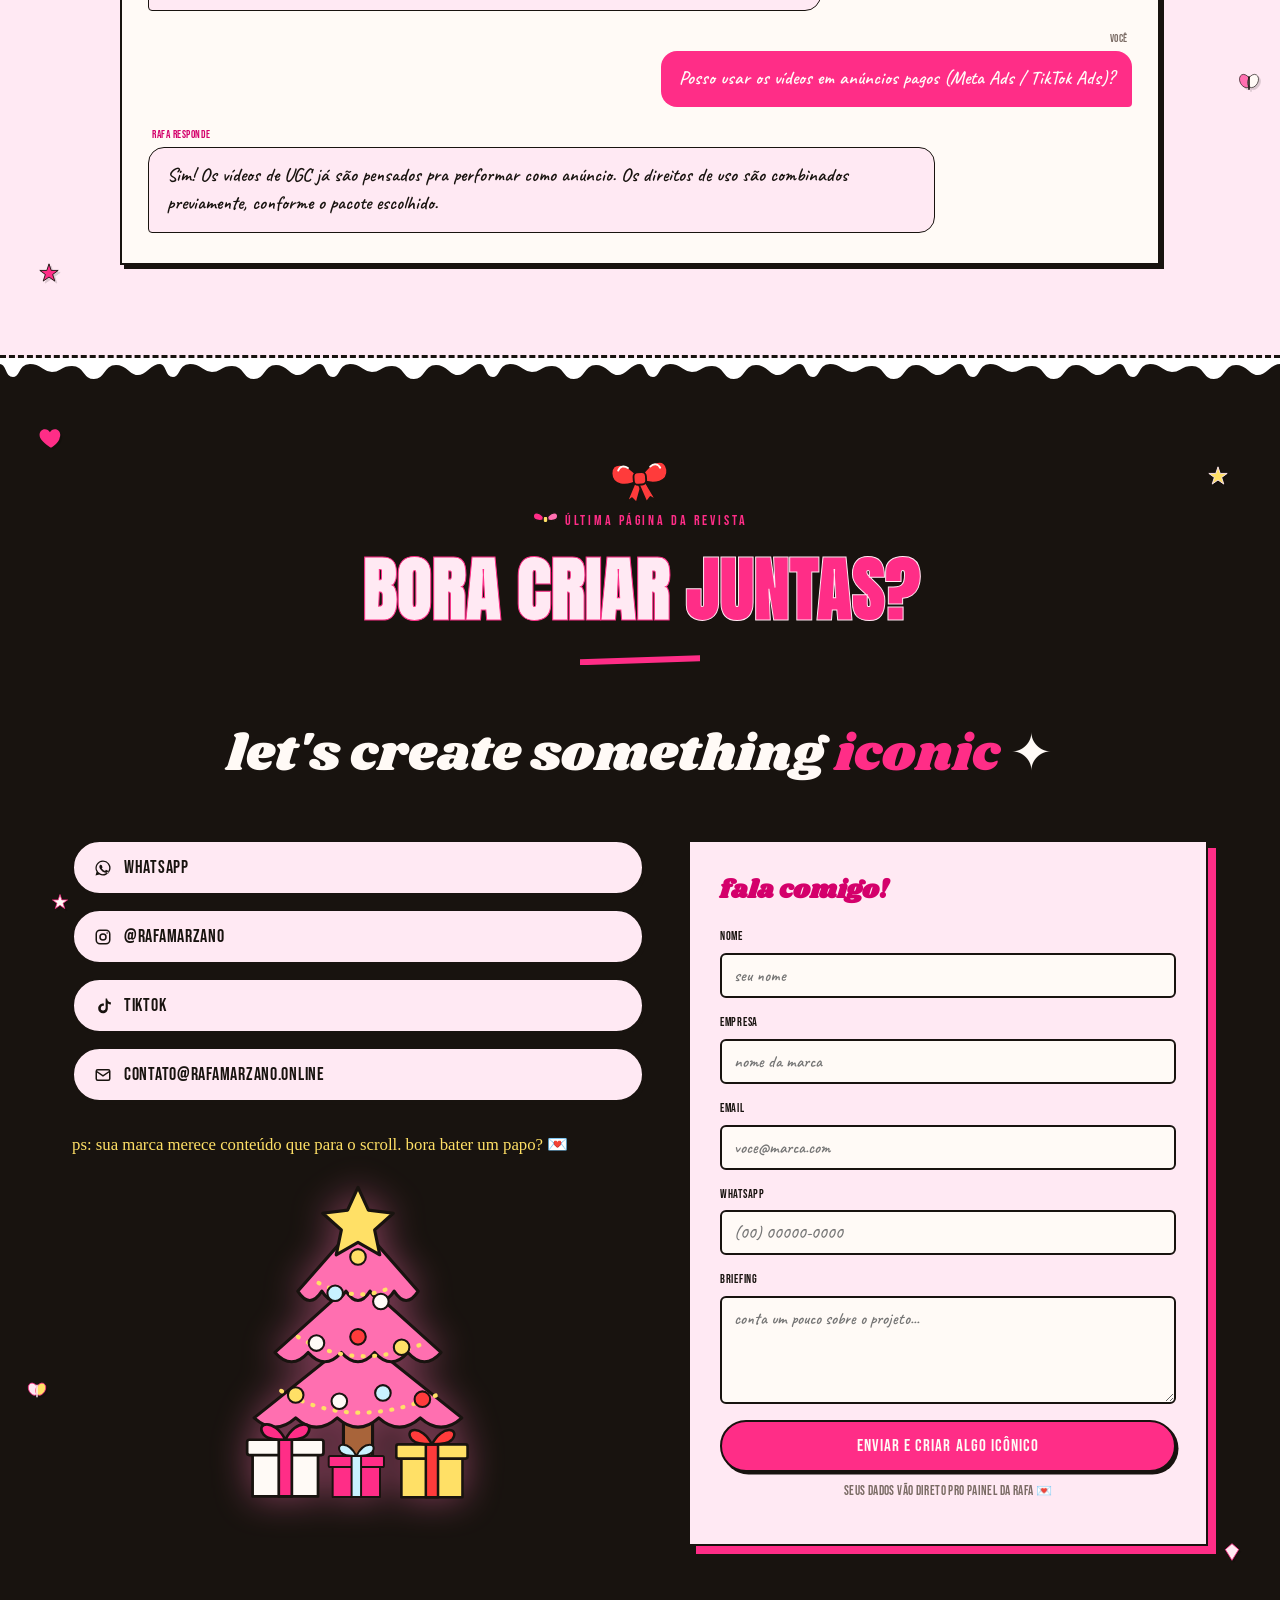
==== commit 3d4430d2: "Edição de Natal: decoração sazonal (desliga sozinha em 07/01/2027) Co-Authored-By: Claude Sonnet 5.5" ====
--- a/index.html
+++ b/index.html
@@ -851,6 +851,7 @@
   .polaroid{ width:150px; }
 }
 </style>
+<link rel="stylesheet" href="natal/natal.css">
 </head>
 <body>
 
@@ -1953,5 +1954,6 @@
 }
 handleFormSubmit(document.getElementById('mainForm'), document.getElementById('mainFormSuccess'));
 </script>
+<script src="natal/natal.js"></script>
 </body>
 </html>
--- a/natal/natal.css
+++ b/natal/natal.css
@@ -0,0 +1,115 @@
+/* Edição de Natal · tema Y2K rosa. Só vale quando o <html> tem a classe .natal */
+html.natal .natal-deco{ pointer-events:none; line-height:0; }
+html.natal .natal-deco svg{ display:block; width:100%; height:auto; }
+
+/* faixa de contagem regressiva */
+.natal-faixa{
+  display:flex; align-items:center; justify-content:center; flex-wrap:wrap; gap:4px 14px;
+  padding:9px 14px 15px; text-decoration:none; color:var(--black);
+  background:
+    repeating-linear-gradient(-45deg,var(--pink-hot) 0 10px,var(--white) 10px 20px) bottom/100% 7px no-repeat,
+    var(--yellow);
+  border-bottom:2.5px solid var(--black);
+}
+.natal-faixa .nf-selo{
+  font-family:var(--f-label); letter-spacing:.1em; font-size:.9rem; line-height:1;
+  background:var(--pink-hot); color:var(--white); border:2px solid var(--black);
+  border-radius:999px; padding:5px 12px 3px; box-shadow:2px 2px 0 var(--black);
+}
+.natal-faixa .nf-contagem{ font-family:var(--f-label); font-weight:400; text-transform:uppercase; letter-spacing:.07em; font-size:1.15rem; }
+.natal-faixa .nf-detalhe{ font-family:var(--f-script); font-weight:700; font-size:1.2rem; line-height:1; }
+.natal-faixa .nf-cta{ font-family:var(--f-label); letter-spacing:.07em; text-transform:uppercase; font-size:1rem; text-decoration:underline; text-underline-offset:3px; }
+
+@keyframes nPisca{ 0%,100%{ filter:brightness(1) drop-shadow(0 0 0 rgba(255,224,102,0)); } 50%{ filter:brightness(1.18) drop-shadow(0 0 5px rgba(255,190,60,.9)); } }
+html.natal .n-luz{ animation:nPisca 1.8s ease-in-out infinite; }
+
+/* hero */
+html.natal .hero{ padding-top:84px; }
+html.natal .n-pisca{ position:absolute; top:-3px; left:0; right:0; z-index:6; overflow:hidden; }
+html.natal .n-pisca svg{ width:100%; height:70px; }
+html.natal .n-moldura{
+  position:absolute; inset:-9px; padding:9px; z-index:3; border:2.5px solid var(--black);
+  background:repeating-linear-gradient(45deg,var(--pink-hot) 0 11px,#fff 11px 22px);
+  -webkit-mask:linear-gradient(#000 0 0) content-box, linear-gradient(#000 0 0);
+  -webkit-mask-composite:xor; mask-composite:exclude;
+}
+html.natal .n-gorro{ position:absolute; width:44%; left:-17%; top:-13%; z-index:8; transform:rotate(-22deg); filter:drop-shadow(3px 3px 0 rgba(24,19,15,.35)); }
+html.natal .n-laco-hp2{ position:absolute; width:54%; left:-6%; bottom:-11%; transform:rotate(14deg); }
+html.natal .n-solto{ position:absolute; z-index:4; filter:drop-shadow(3px 3px 0 rgba(24,19,15,.18)); }
+html.natal .n-hero-mob{ display:none; }
+
+/* seções */
+html.natal .cat-row-title::before,
+html.natal .case-reach-title::before,
+html.natal .sec-kicker::before{
+  content:""; display:inline-block; width:1.9em; height:1.3em; margin-right:.35em; vertical-align:-.25em;
+  background:url("data:image/svg+xml,%3Csvg xmlns='http://www.w3.org/2000/svg' viewBox='0 0 40 28'%3E%3Cpath d='M20 14C14 4 3 1 2 8c-1 8 10 9 18 6Z' fill='%23ff2d87' stroke='%2318130f' stroke-width='2' stroke-linejoin='round'/%3E%3Cpath d='M20 14c6-10 17-13 18-6 1 8-10 9-18 6Z' fill='%23ff6fb0' stroke='%2318130f' stroke-width='2' stroke-linejoin='round'/%3E%3Crect x='16.5' y='9.5' width='7' height='9' rx='2.5' fill='%23ffe066' stroke='%2318130f' stroke-width='2'/%3E%3C/svg%3E") center/contain no-repeat;
+}
+html.natal .n-laco-titulo{ width:62px; margin:0 auto 6px; transform:rotate(-4deg); }
+html.natal .n-neve-borda{
+  position:absolute; top:0; left:0; right:0; height:24px; z-index:3;
+  background:url("data:image/svg+xml,%3Csvg xmlns='http://www.w3.org/2000/svg' width='160' height='24'%3E%3Cpath d='M0 0H160V7C150 7 148 18 138 18S128 8 116 8 106 22 94 22 84 9 72 9 62 15 52 15 42 7 30 7 22 20 13 20 6 7 0 7Z' fill='%23ffffff'/%3E%3Cpath d='M160 7C150 7 148 18 138 18S128 8 116 8 106 22 94 22 84 9 72 9 62 15 52 15 42 7 30 7 22 20 13 20 6 7 0 7' fill='none' stroke='%2318130f' stroke-width='1.8'/%3E%3C/svg%3E") repeat-x left top;
+}
+html.natal .n-diario-laco{ top:-30px; right:-20px; width:104px; transform:rotate(16deg); }
+html.natal .n-pendurada{ width:46px; display:flex; flex-direction:column; align-items:center; z-index:2; transform-origin:50% 0; animation:nBalanco 5s ease-in-out infinite; }
+html.natal .n-pendurada:nth-of-type(even){ animation-delay:-2.3s; }
+html.natal .n-pendurada i{ width:2.5px; background:var(--black); margin-bottom:-6px; }
+@keyframes nBalanco{ 0%,100%{ transform:rotate(-4deg); } 50%{ transform:rotate(4deg); } }
+
+html.natal .brand-ticker-wrap{
+  border-top:0; border-bottom:0; padding:9px 0;
+  background:
+    repeating-linear-gradient(-45deg,var(--black) 0 0, var(--white) 0 10px, var(--red) 10px 20px) top/100% 9px no-repeat,
+    repeating-linear-gradient(-45deg, var(--white) 0 10px, var(--red) 10px 20px) bottom/100% 9px no-repeat,
+    var(--pink-hot);
+}
+
+html.natal #services{ padding-top:44px; }
+html.natal .n-varal{ position:relative; height:150px; margin:0 0 34px; }
+html.natal .n-corda{ position:absolute; left:0; top:0; width:100%!important; height:46px!important; }
+html.natal .n-meia{ position:absolute; width:62px; transform:translateX(-50%) rotate(var(--g)); transform-origin:50% 0; filter:drop-shadow(3px 3px 0 rgba(24,19,15,.2)); }
+
+html.natal .n-arvore{ width:min(270px,70%); margin:22px auto 0; filter:drop-shadow(0 0 18px rgba(255,111,176,.45)); }
+
+@media (max-width:900px){
+  html.natal .n-diario-laco{ right:-10px; }
+  html.natal .n-pc{ display:none; }
+}
+@media (max-width:640px){
+  .natal-faixa .nf-detalhe{ display:none; }
+  .natal-faixa .nf-contagem{ font-size:1rem; }
+  .natal-faixa .nf-cta{ font-size:.9rem; }
+  html.natal .hero{ padding-top:92px; }
+  html.natal .n-hero-mob{ display:block; width:44px; }
+  html.natal .n-hero-mob.n-esq{ left:4%; bottom:26px; }
+  html.natal .n-hero-mob.n-dir{ right:5%; bottom:30px; width:32px; }
+  html.natal .n-gorro{ width:42%; left:-14%; }
+  html.natal .n-pendurada{ width:28px; opacity:.95; }
+  html.natal .n-pendurada i{ max-height:46px; }
+  html.natal .n-laco-titulo{ width:50px; }
+  html.natal .n-diario-laco{ width:76px; right:-8px; top:-24px; }
+  html.natal .n-meia{ width:52px; }
+}
+@media (prefers-reduced-motion: reduce){
+  html.natal .n-luz, html.natal .n-pendurada{ animation:none; }
+}
+
+/* fotos em carrossel xadrez */
+html.natal .natal-oculta{ display:none !important; }
+.natal-fotos{ display:flex; flex-direction:column; gap:16px; width:100%; }
+.nf-fileira{ overflow:hidden; padding:20px 0; line-height:0; background-color:#e0187a;
+  background-image:
+    repeating-linear-gradient(0deg, rgba(24,19,15,.34) 0 5px, transparent 5px 10px),
+    repeating-linear-gradient(90deg, rgba(24,19,15,.34) 0 5px, transparent 5px 10px),
+    repeating-linear-gradient(90deg, transparent 0 22px, rgba(255,250,246,.45) 22px 23px, transparent 23px 30px),
+    repeating-linear-gradient(0deg, transparent 0 22px, rgba(255,250,246,.45) 22px 23px, transparent 23px 30px);
+  border-top:2.5px solid var(--black); border-bottom:2.5px solid var(--black); }
+.nf-trilho{ display:flex; width:max-content; animation:nCorrer linear infinite; will-change:transform; }
+.nf-volta .nf-trilho{ animation-direction:reverse; }
+.nf-trilho img{ width:var(--nf-w); aspect-ratio:4/5; height:auto; margin-right:var(--nf-vao); object-fit:cover; display:block; flex:none; }
+@keyframes nCorrer{ from{ transform:translateX(0); } to{ transform:translateX(-50%); } }
+@media (max-width:640px){ .natal-fotos{ gap:12px; } .nf-fileira{ padding:13px 0; } }
+@media (prefers-reduced-motion: reduce){
+  .nf-trilho{ animation:none; }
+  .nf-fileira{ overflow-x:auto; }
+}
